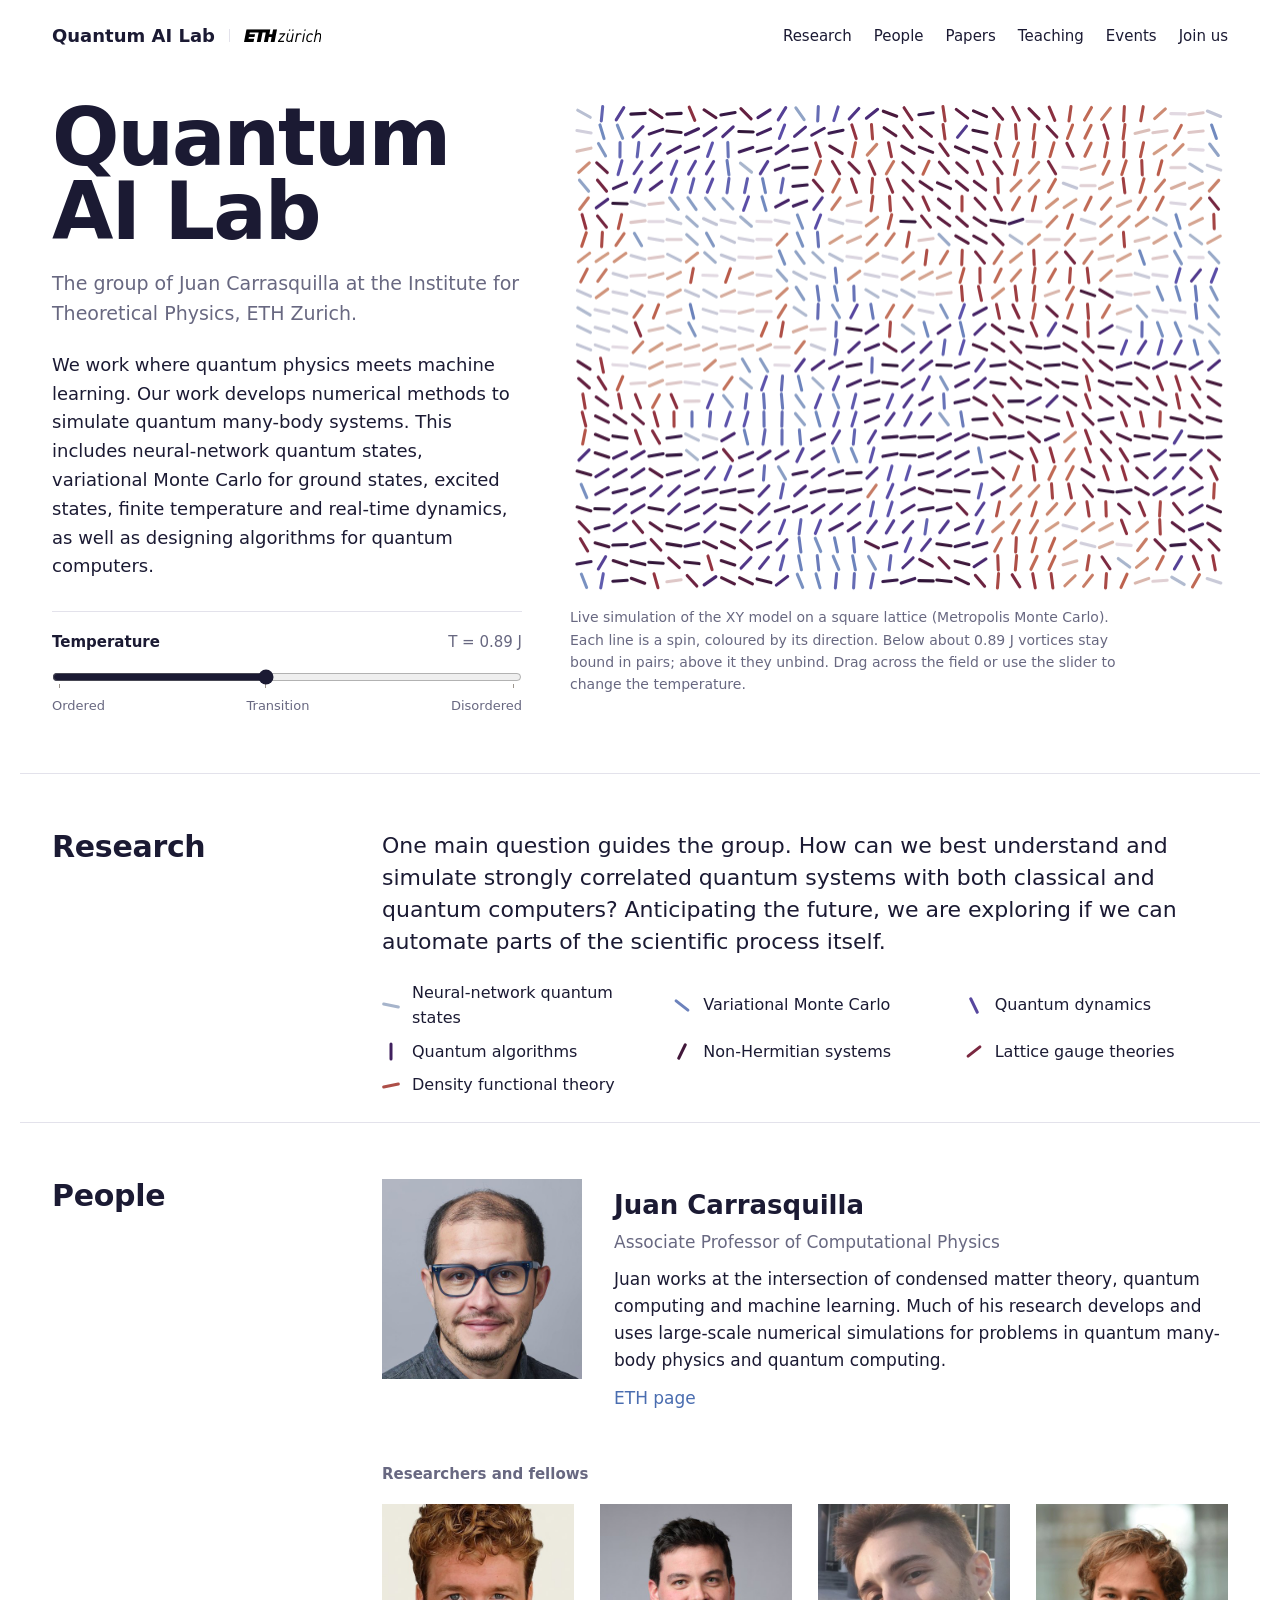
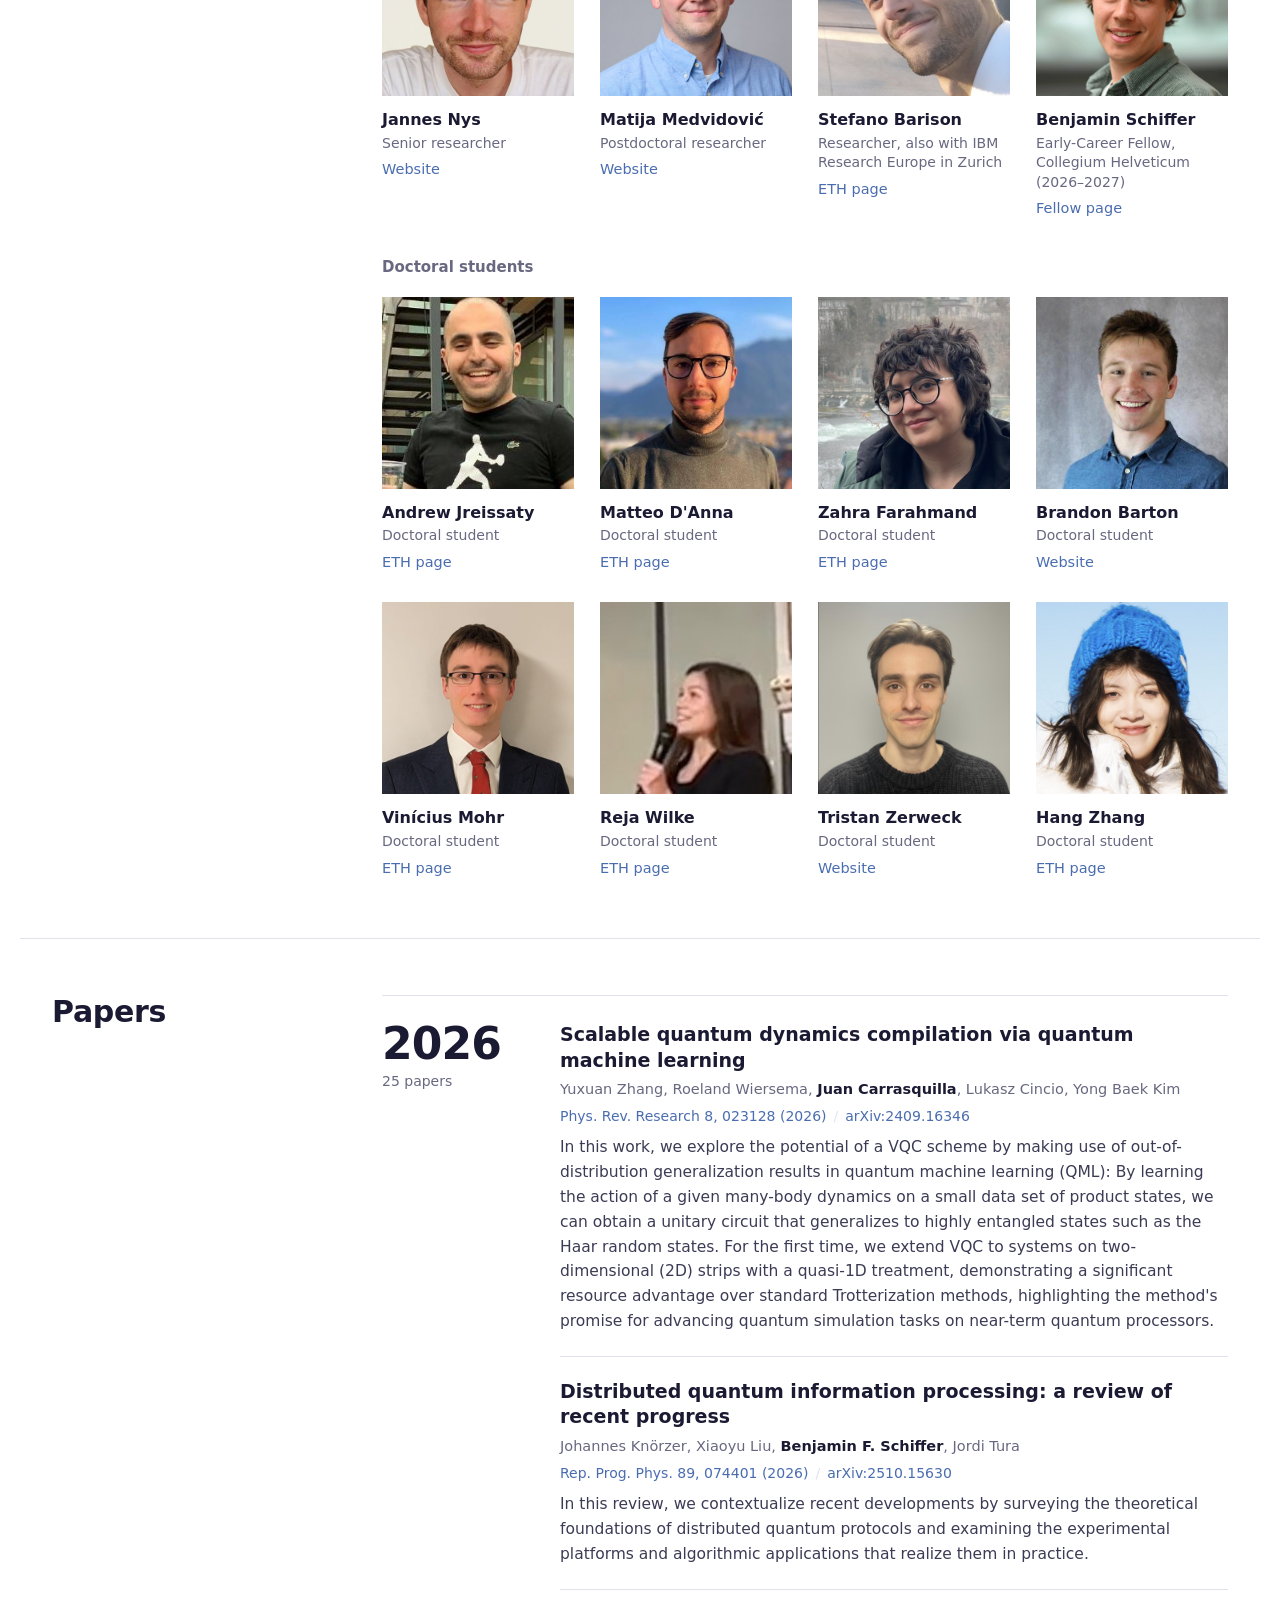
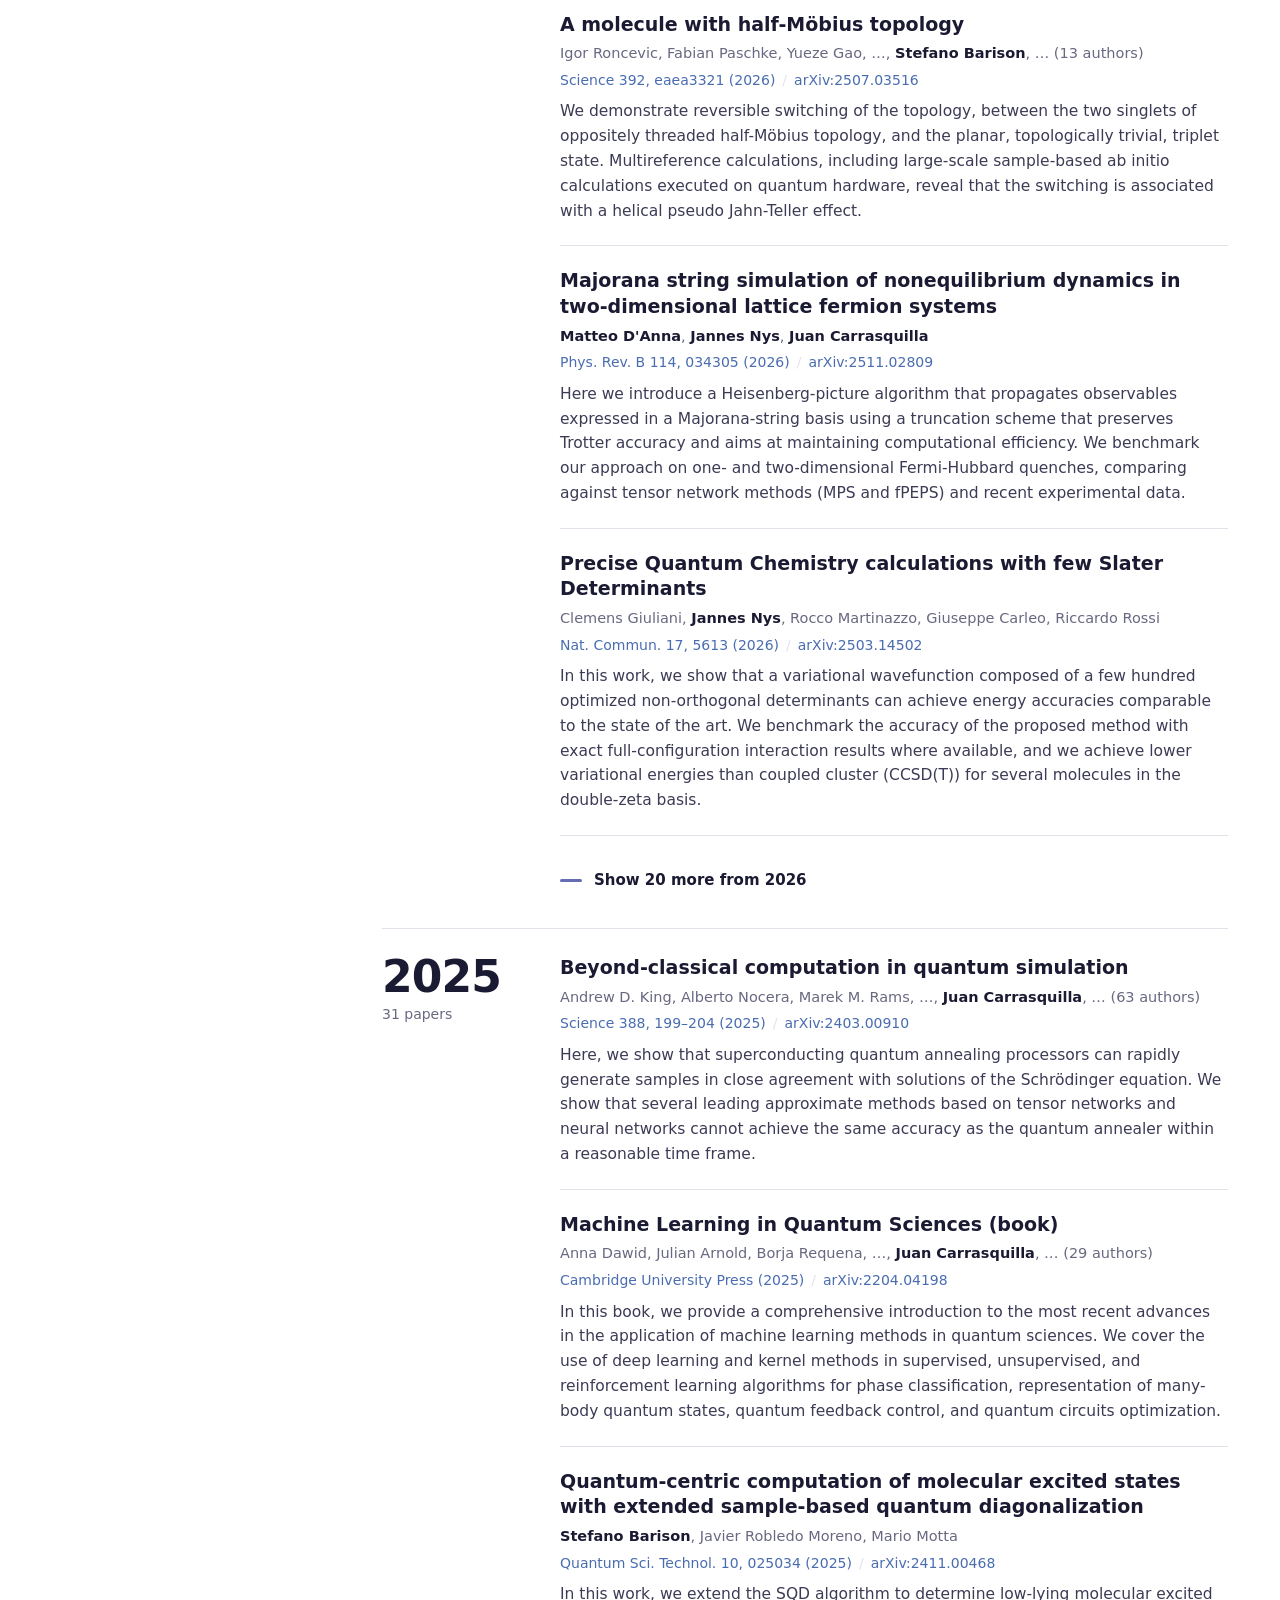
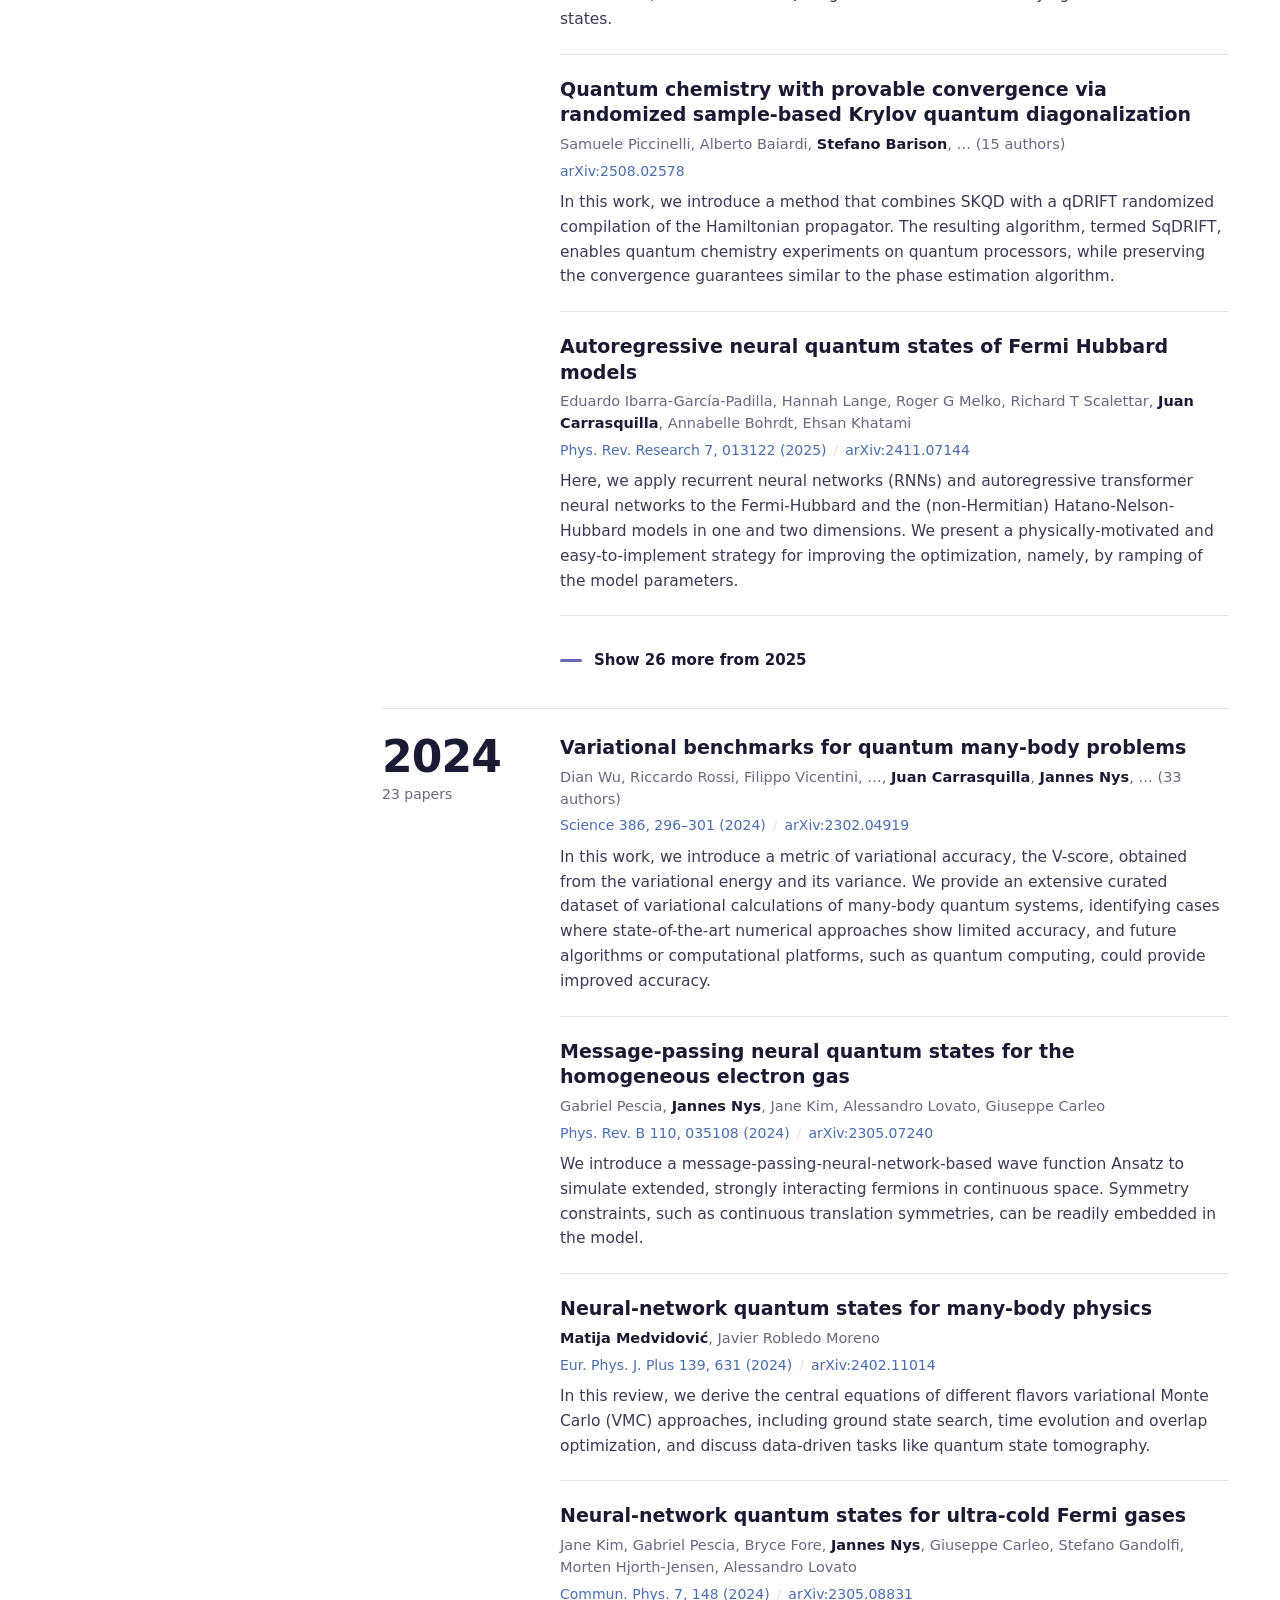
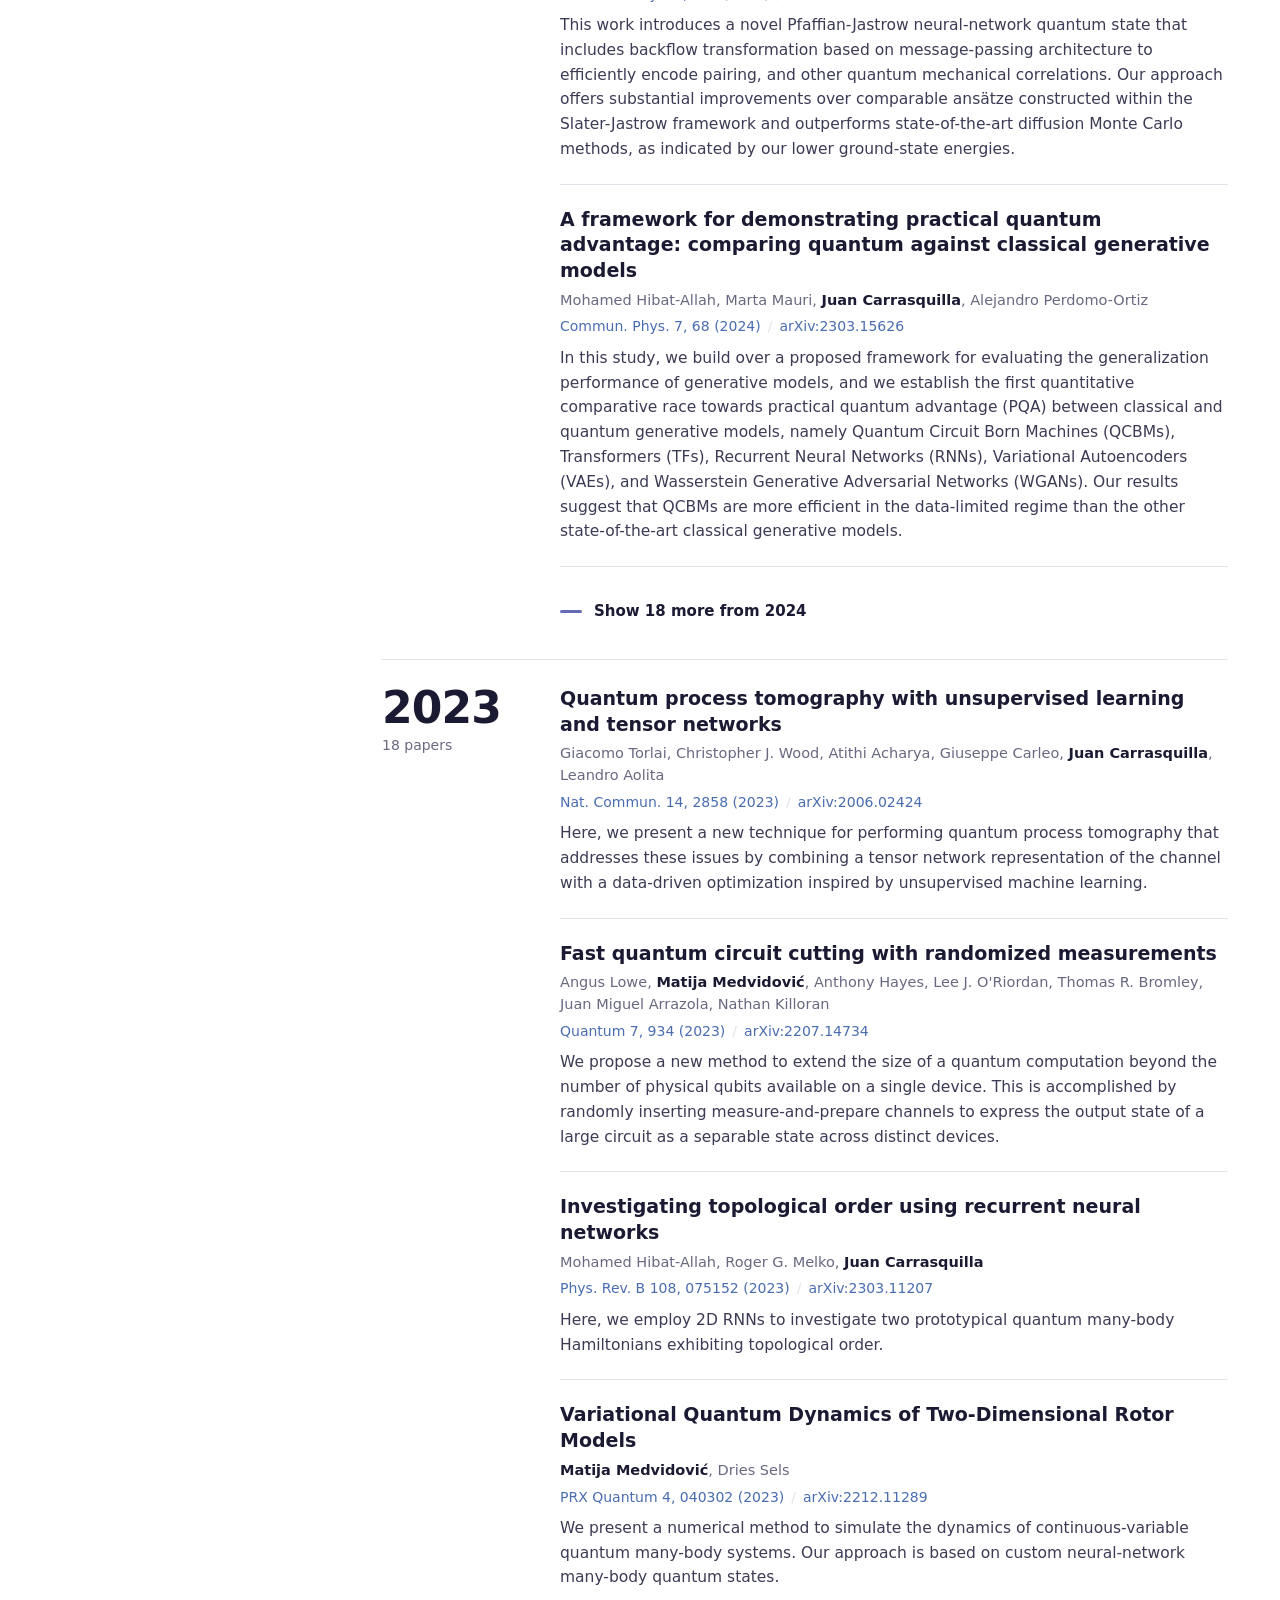
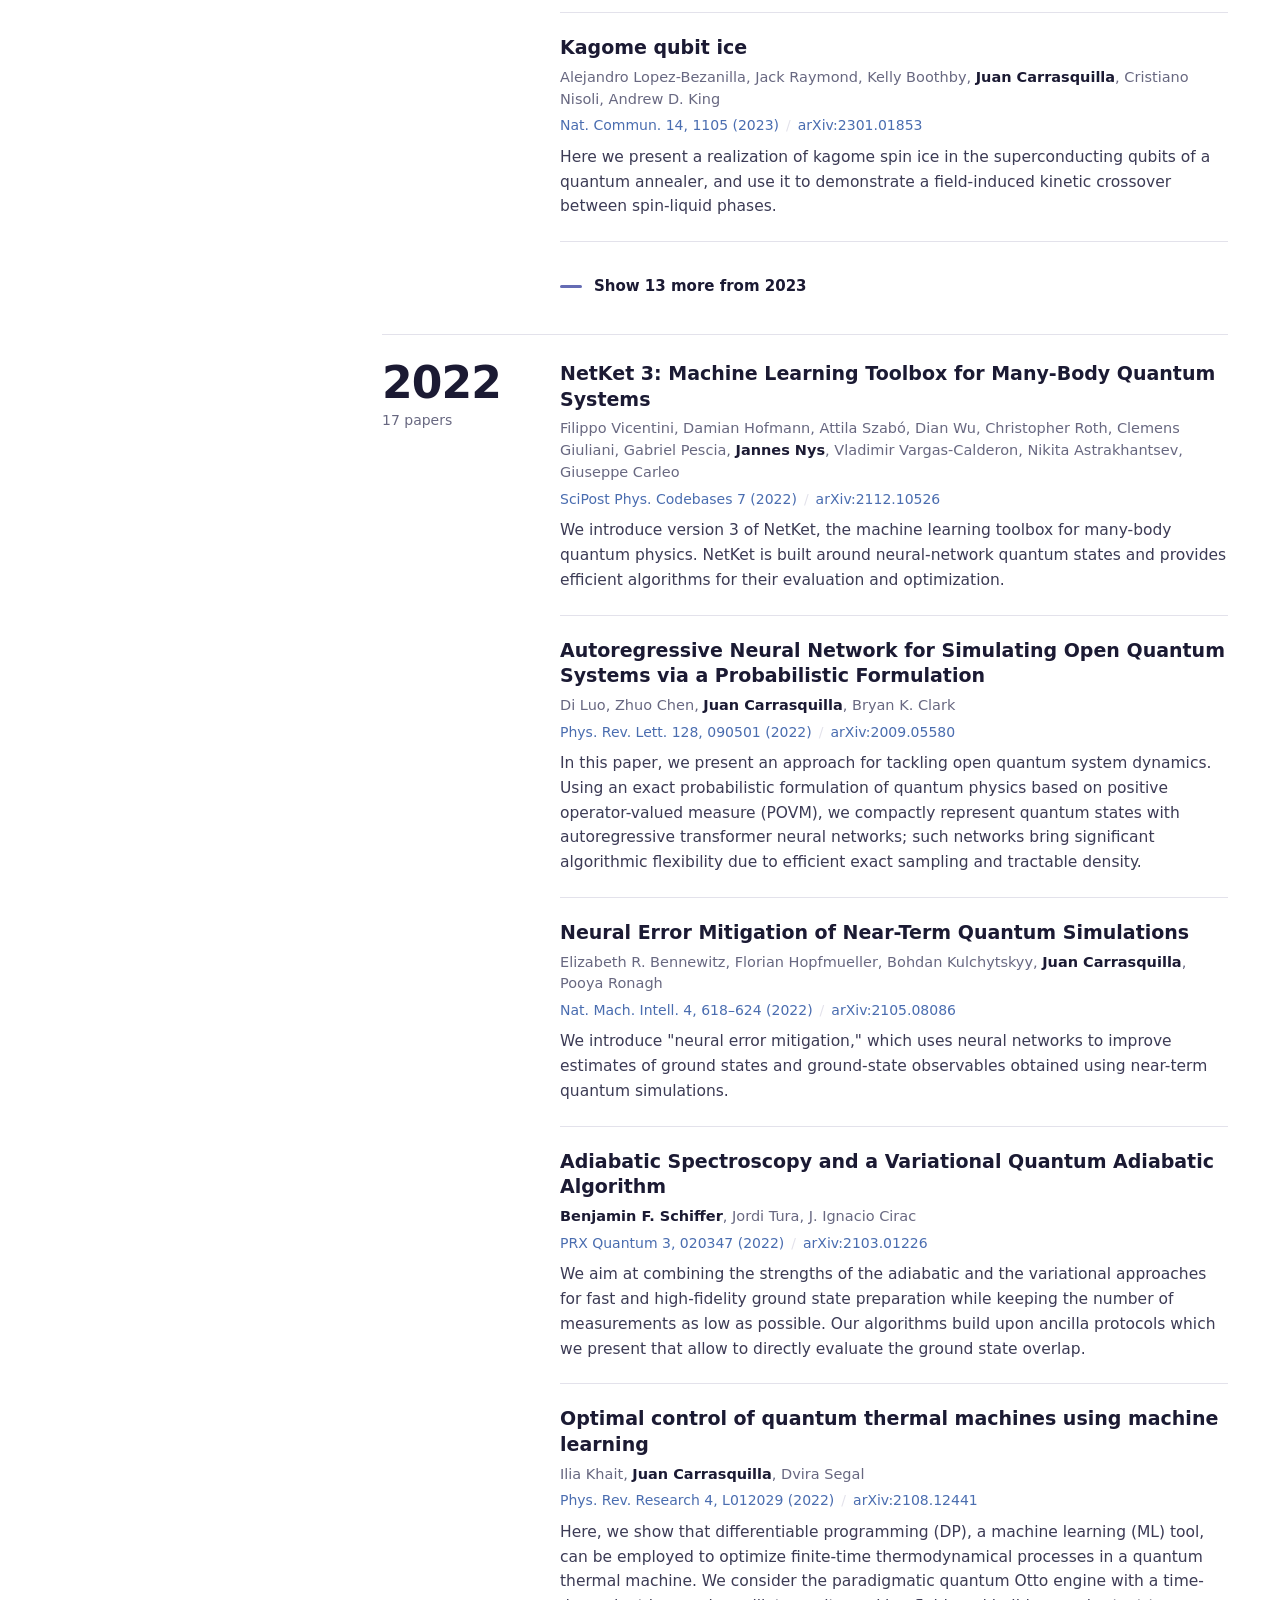
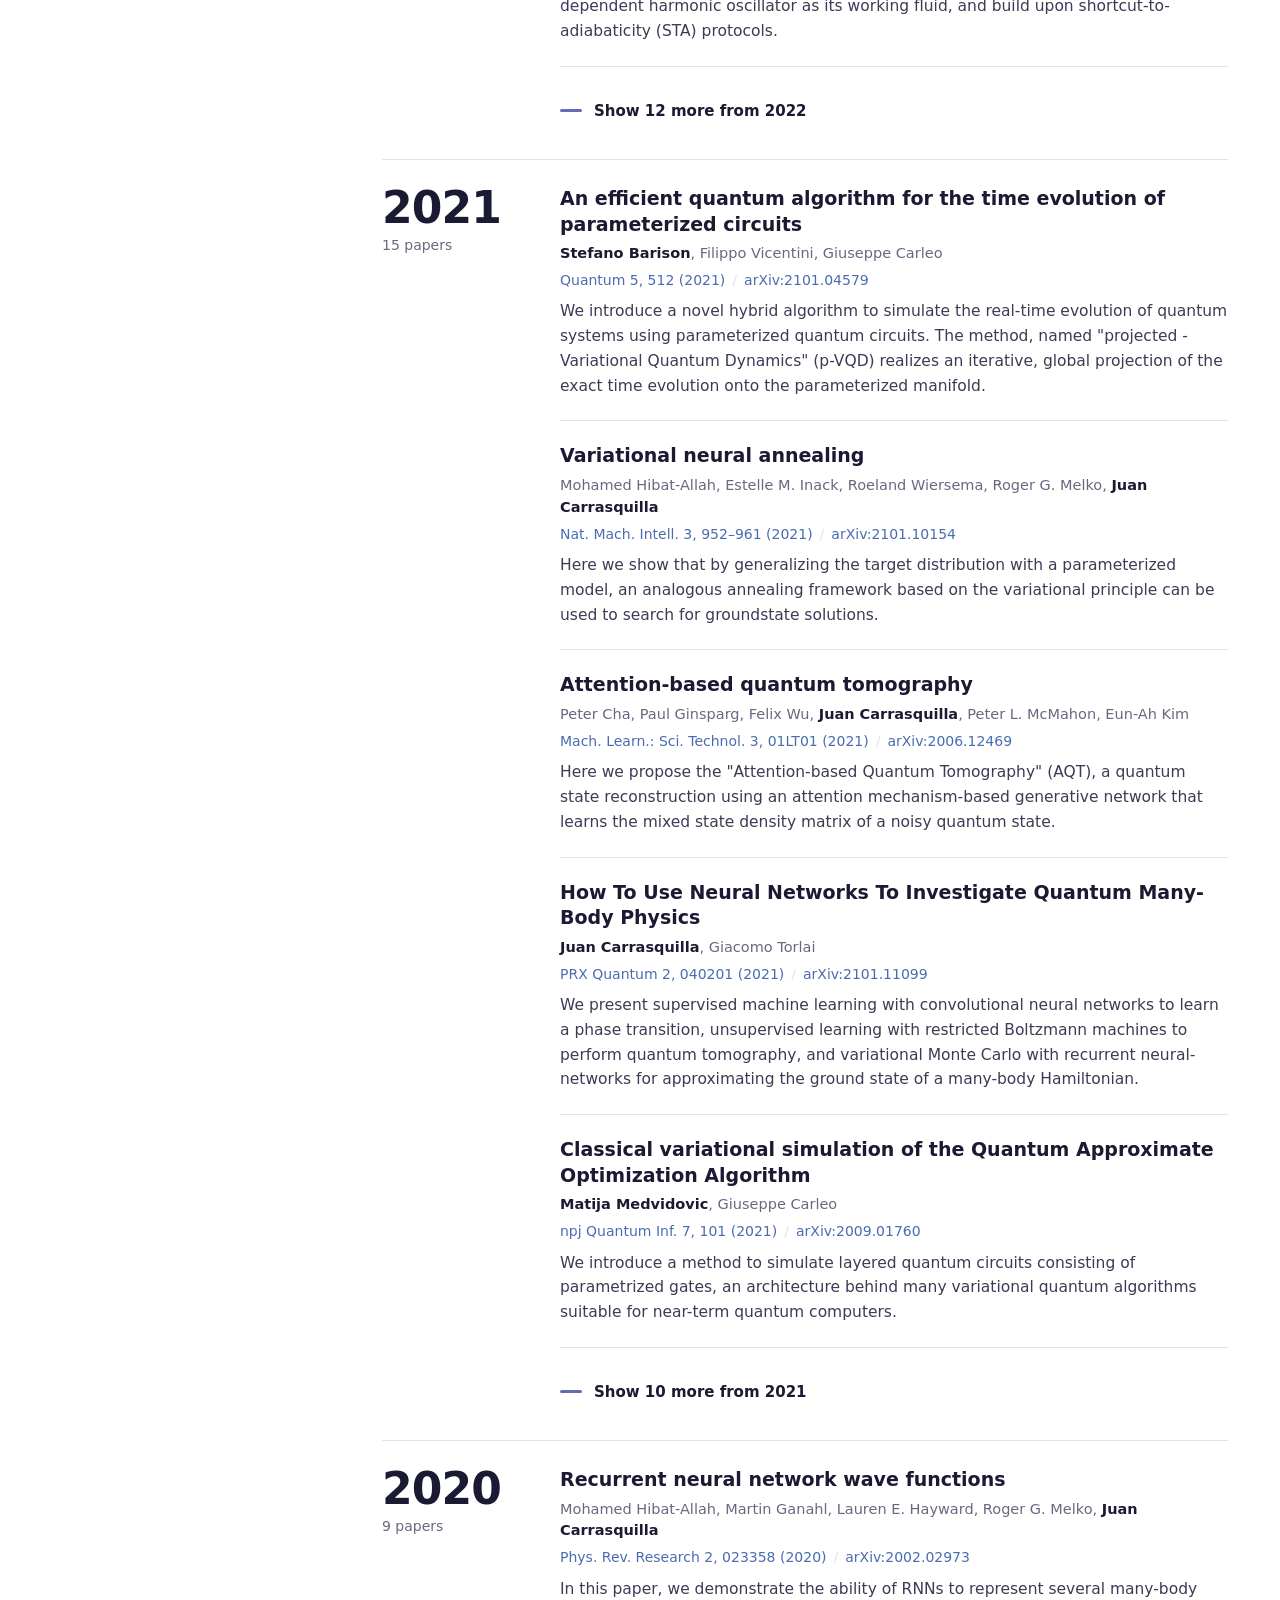
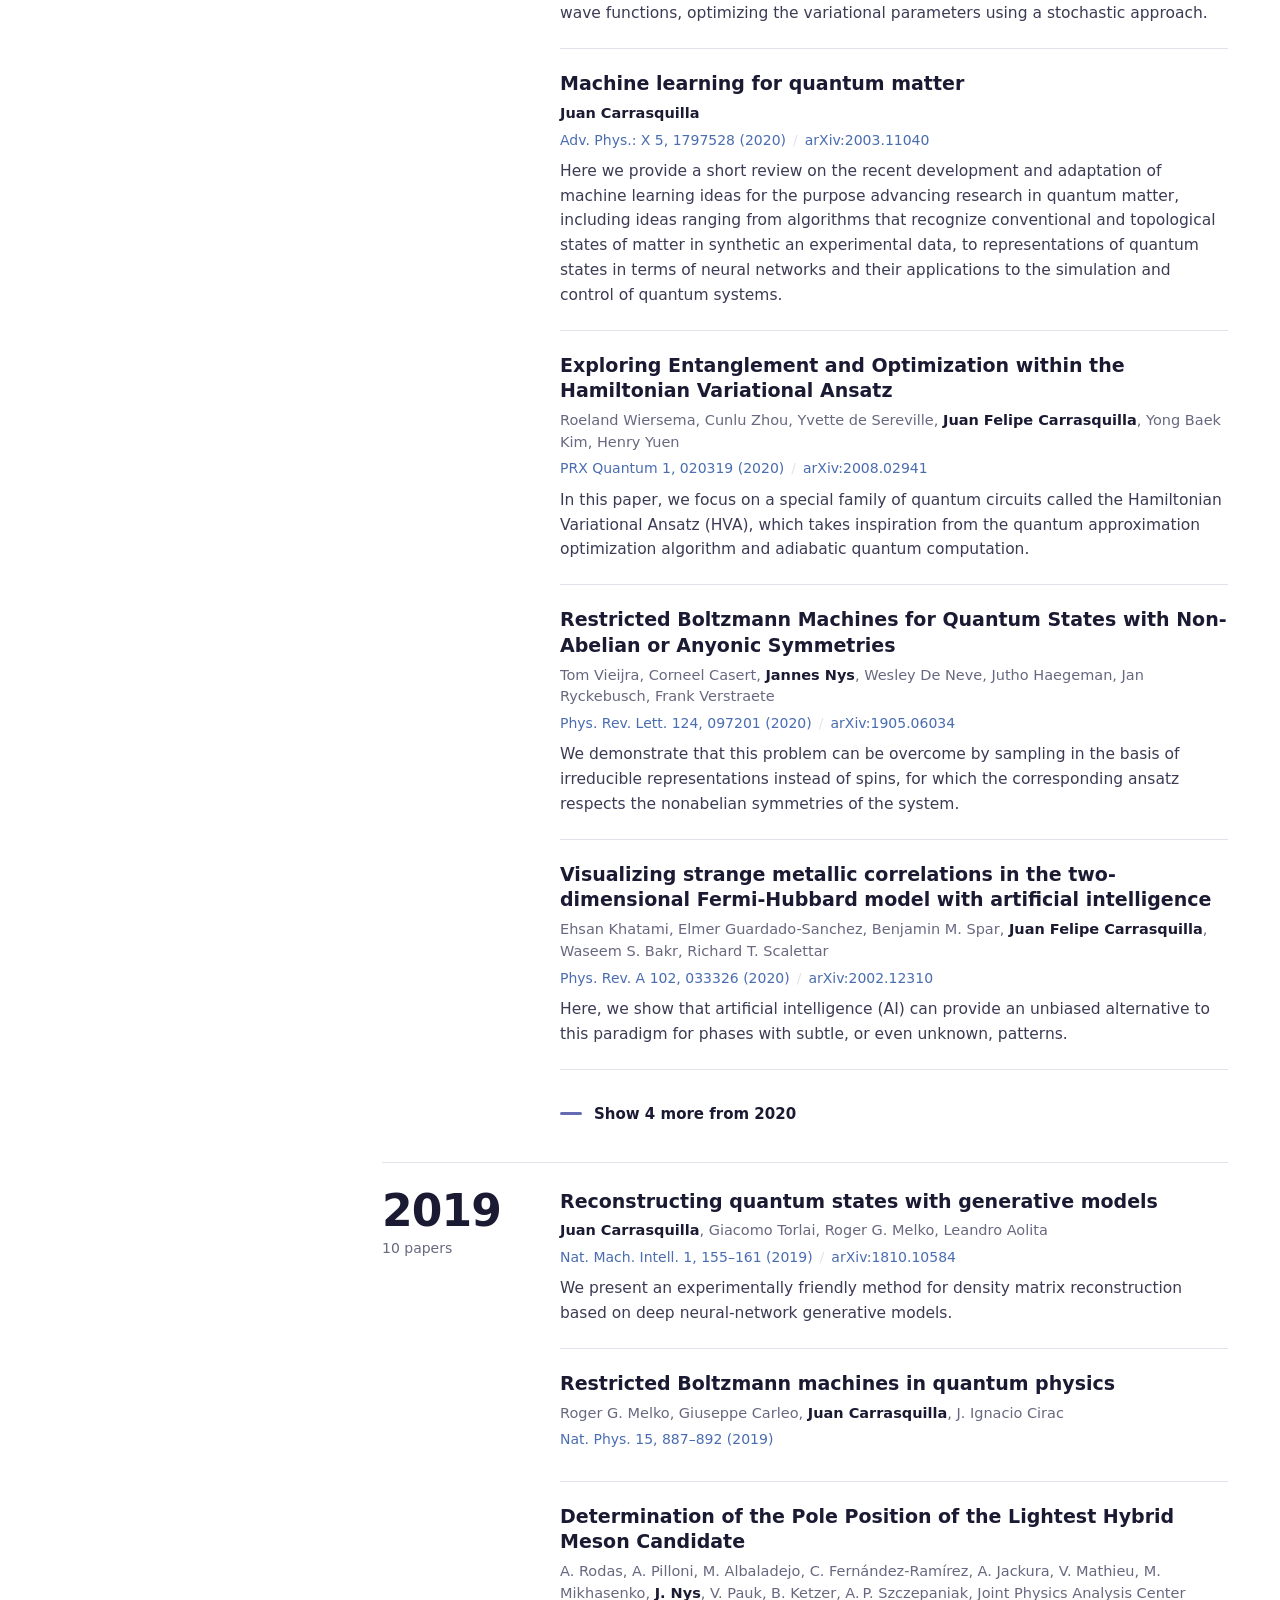
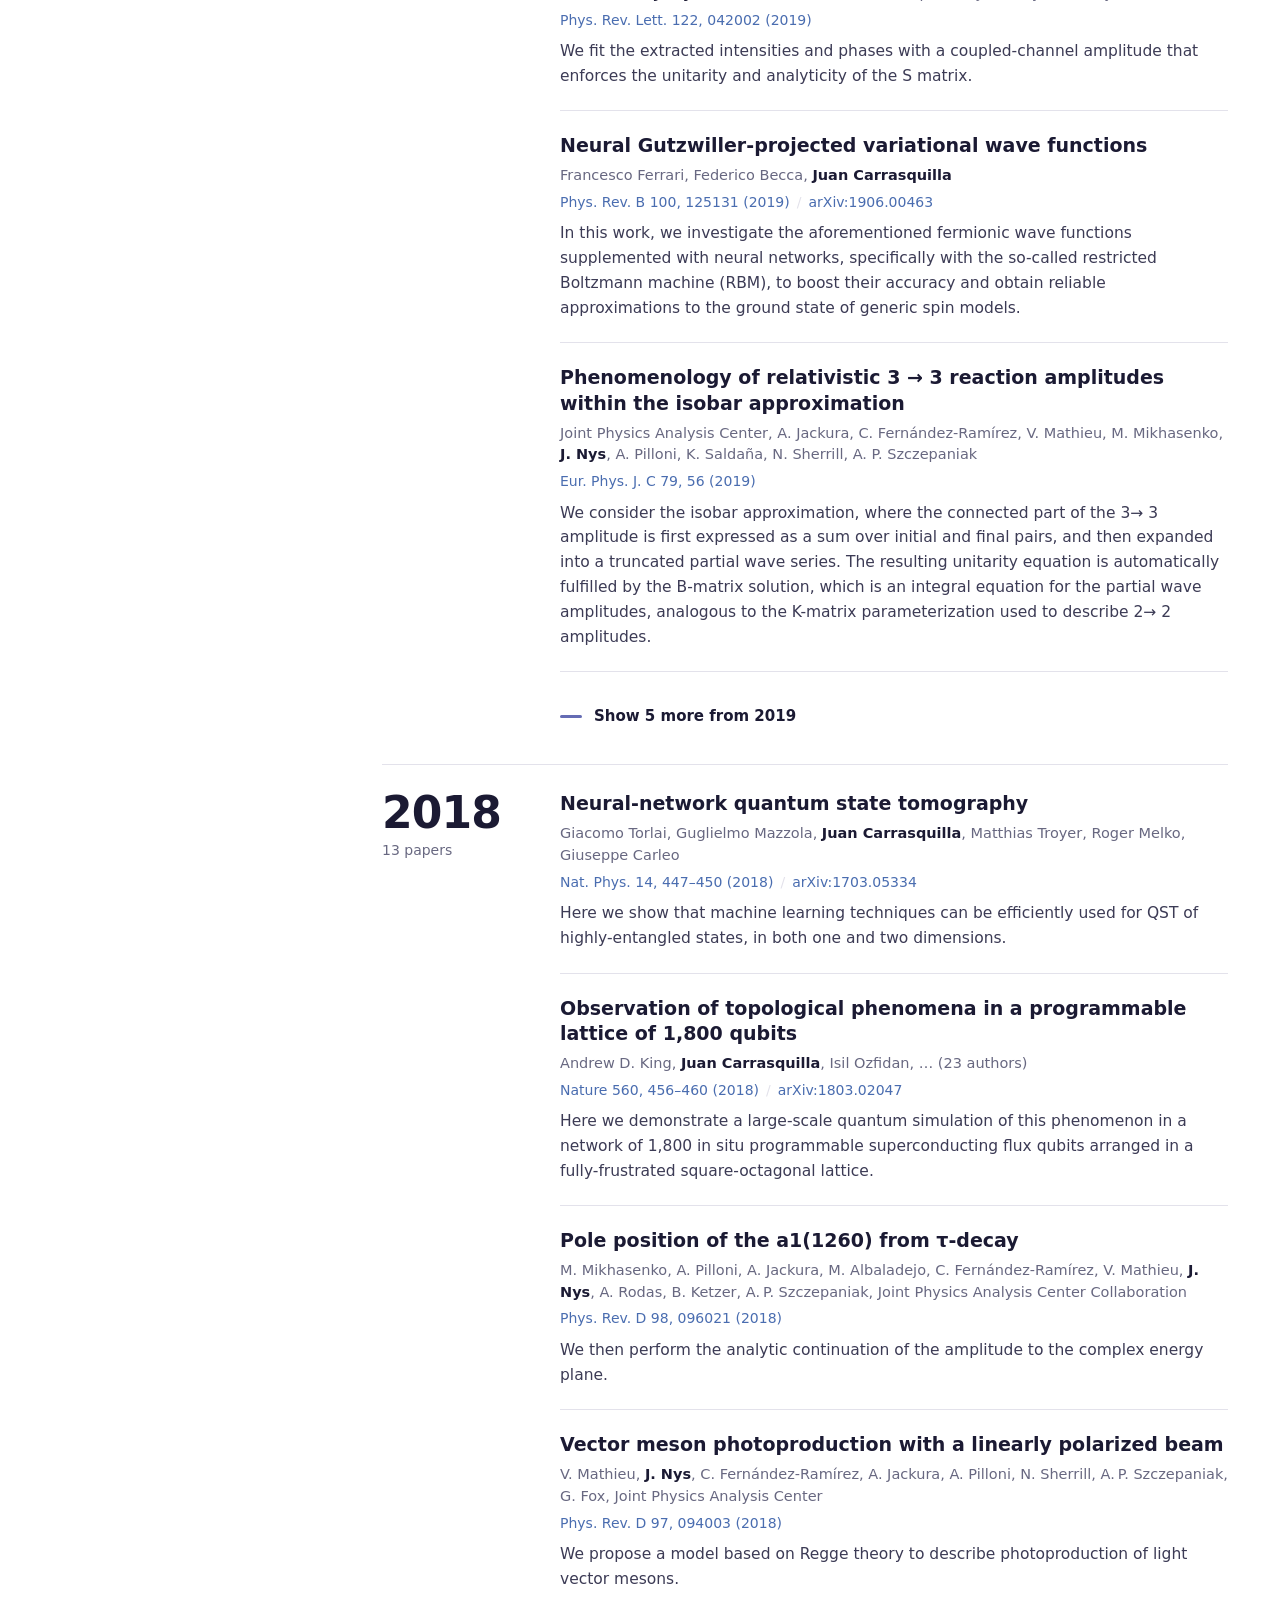
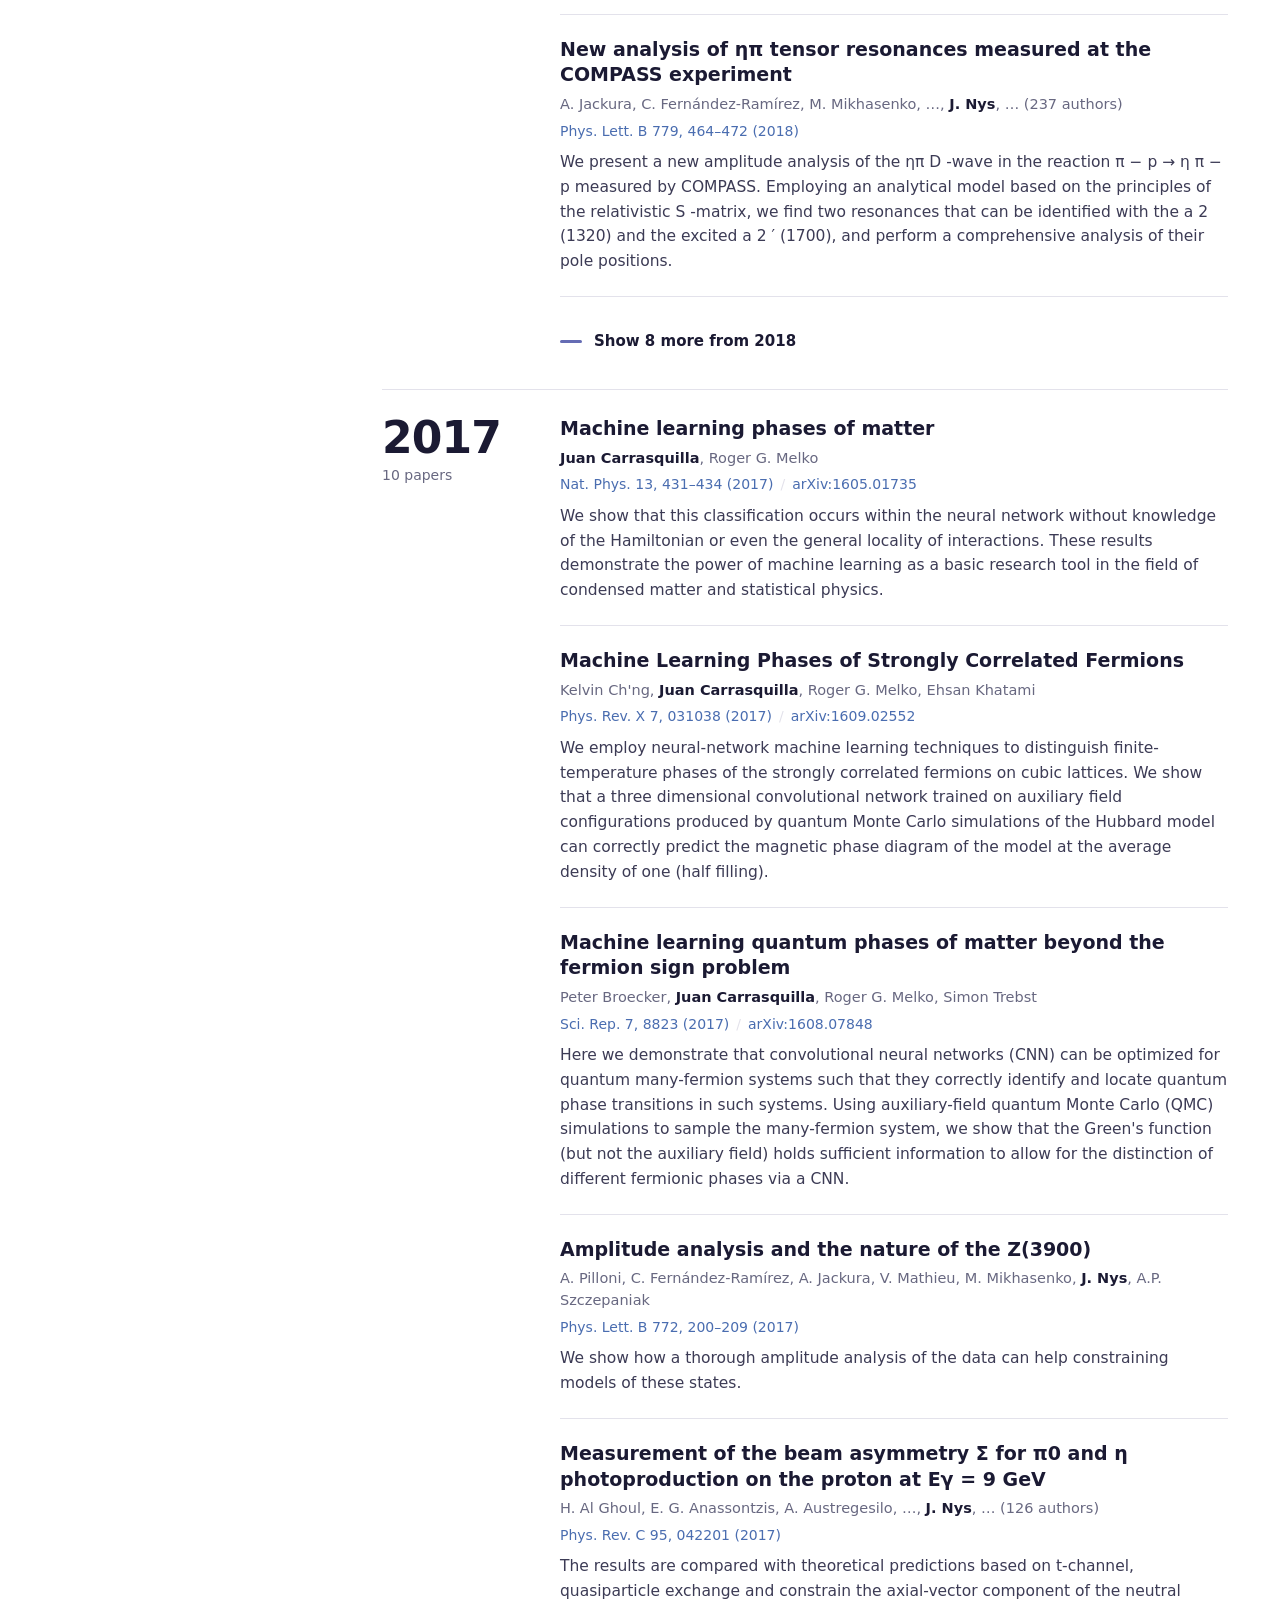
==== group-draft/index.html @ 68cf6fae "Group page preview: events organised by the group, Low Energy Discussions, photos for Zahra and Hang" ====
<!DOCTYPE html>
<html lang="en">
<head>
<meta charset="utf-8">
<meta name="viewport" content="width=device-width, initial-scale=1">
<meta name="robots" content="noindex, nofollow">
<title>Quantum AI Lab, ETH Zurich (draft)</title>
<link rel="stylesheet" href="style.css">
</head>
<body>
<header class="bar">
  <div class="brandrow">
    <a class="brand" href="#top">Quantum AI Lab</a>
    <a class="eth" href="https://ethz.ch/en.html" aria-label="ETH Zurich"><svg fill="currentColor" role="img" aria-hidden="true" focusable="false" viewBox="0 0 120 20" xmlns="http://www.w3.org/2000/svg">
<path d="M43.6892 7.59685H39.3218L40.8555 0H3.90295L0 19.6252H14.7315L15.7334 14.5606H7.02833L7.52612 12.0283H16.2369L17.1209 7.59685H8.43034L8.92687 5.06457H22.7592L19.8638 19.6252H25.8707L28.7649 5.06457H33.8077L30.9135 19.6252H36.9665L38.4642 12.0283H42.8303L41.3338 19.6252H47.3577L51.2632 0H45.2229L43.6892 7.59685ZM69.4622 2.53228H71.4717L71.9695 0H69.9695L69.4622 2.53228ZM74.616 2.53228H76.6267L77.1232 0H75.1232L74.616 2.53228ZM93.4111 2.53228H95.4205L95.9196 0H93.9183L93.4111 2.53228ZM103.47 6.27247C99.9631 6.27247 97.5024 8.76677 96.7148 13.1172C96.5907 13.7981 96.5275 14.4888 96.5258 15.181C96.5258 18.1527 98.3109 20 101.189 20C102.013 20.0022 102.829 19.8372 103.588 19.515C104.347 19.1928 105.033 18.7199 105.606 18.1248L105.623 18.1058L104.509 16.7333L104.489 16.7093L104.467 16.7321C104.087 17.2105 103.604 17.597 103.055 17.8628C102.506 18.1287 101.905 18.2671 101.295 18.2679C99.9234 18.2679 98.4571 17.4411 98.4571 15.1266C98.4621 14.4552 98.5331 13.786 98.6688 13.1286C98.8751 11.7182 99.4666 10.3928 100.378 9.29981C100.745 8.89298 101.193 8.56784 101.694 8.34522C102.194 8.1226 102.734 8.00742 103.281 8.00708C103.806 7.9833 104.326 8.10937 104.782 8.37067C105.238 8.63197 105.611 9.0178 105.858 9.4834L105.874 9.50999L107.293 8.29956L107.313 8.28183L107.298 8.26031C106.89 7.62018 106.321 7.09939 105.649 6.75041C104.977 6.40142 104.225 6.23657 103.47 6.27247ZM116.295 5.98822C115.59 5.9532 114.886 6.07022 114.23 6.33141C113.573 6.59261 112.98 6.99193 112.49 7.50252L113.998 0H112.054L108.15 19.6252H110.093L111.714 11.3807C112.408 7.90642 115.092 7.73043 115.621 7.73043C115.937 7.69809 116.256 7.73604 116.555 7.84158C116.855 7.94713 117.128 8.11768 117.354 8.3411C117.581 8.56453 117.755 8.83536 117.866 9.13432C117.977 9.43329 118.02 9.75306 117.994 10.0709C117.984 10.4893 117.939 10.9062 117.858 11.3168L116.209 19.6252H118.15L119.855 11.1364C119.943 10.6954 119.989 10.2471 119.991 9.79741C120.026 9.29629 119.955 8.79341 119.783 8.32176C119.611 7.85011 119.342 7.42034 118.993 7.06064C118.644 6.70095 118.223 6.41946 117.758 6.23464C117.293 6.04981 116.795 5.96584 116.295 5.98822ZM90.0967 19.5929L90.0904 19.6258H92.0066L94.6215 6.33134H92.7375L90.0967 19.5929ZM54.9538 8.19447L54.9481 8.23056H61.4522L52.8769 18.021L52.8731 18.0261L52.5511 19.6258H61.7868L62.1503 17.7266H55.2462L63.8466 7.93618L63.8504 7.92985L64.1736 6.33134H55.3129L54.9538 8.19447ZM86.9064 6.16928C86.2145 6.15103 85.5279 6.29363 84.8999 6.58596C84.272 6.87828 83.7198 7.31243 83.2864 7.85451L83.5838 6.3611L83.5888 6.33134H81.6985L79.0854 19.5929L79.0803 19.6258H80.999L82.597 11.4909C83.006 9.4049 84.5932 7.88996 86.3739 7.88996C86.7328 7.88131 87.0882 7.96143 87.4089 8.12327C87.7297 8.28511 88.0059 8.52371 88.2133 8.81805L88.2322 8.8421L89.7879 7.43415L89.7728 7.41516C89.4206 7.00234 88.9794 6.67558 88.4828 6.4597C87.9861 6.24383 87.447 6.1445 86.9064 6.16928ZM75.3318 6.33134H77.275L77.27 6.363L74.6588 19.6258H72.7678L72.7741 19.5929L73.0243 18.2128C72.5408 18.7377 71.9491 19.1504 71.2906 19.422C70.6321 19.6935 69.9226 19.8176 69.2114 19.7854C68.7188 19.8075 68.227 19.7247 67.7685 19.5423C67.31 19.3599 66.8951 19.0821 66.5511 18.727C66.2071 18.372 65.9418 17.9479 65.7726 17.4825C65.6033 17.0171 65.5341 16.521 65.5694 16.0268C65.5748 15.6225 65.6206 15.2198 65.7061 14.8246L65.7282 14.7043L67.3803 6.33134H69.2978L67.6677 14.5283C67.5904 14.9334 67.5468 15.3442 67.5372 15.7565C67.5127 16.0718 67.5576 16.3887 67.6687 16.6847C67.7798 16.9806 67.9545 17.2483 68.1802 17.4688C68.406 17.6892 68.6773 17.857 68.9749 17.9602C69.2724 18.0635 69.589 18.0995 69.902 18.0659C70.4219 18.0659 73.0457 17.8912 73.7306 14.4619L75.3318 6.33134Z"/>
</svg></a>
  </div>
  <nav aria-label="Sections"><a href="#research">Research</a><a href="#people">People</a><a href="#papers">Papers</a><a href="#teaching">Teaching</a><a href="#events">Events</a><a href="#join">Join us</a></nav>
</header>

<main id="top">
  <section class="hero">
    <div class="intro">
      <h1>Quantum AI Lab</h1>
      <p class="sub">The group of Juan Carrasquilla at the Institute for Theoretical Physics, ETH Zurich.</p>
      <p class="lede">We work where quantum physics meets machine learning. Our work develops numerical methods to simulate quantum many-body systems. This includes neural-network quantum states, variational Monte Carlo for ground states, excited states, finite temperature and real-time dynamics, as well as designing algorithms for quantum computers.</p>
      <div class="control">
        <label for="temp">Temperature <output id="tval" for="temp">T = 0.89 J</output></label>
        <input id="temp" type="range" min="0.30" max="1.60" step="0.01" value="0.89" list="marks">
        <datalist id="marks"><option value="0.30"><option value="0.89"><option value="1.60"></datalist>
        <div class="marks" aria-hidden="true"><span>Ordered</span><span>Transition</span><span>Disordered</span></div>
      </div>
    </div>
    <figure class="field">
      <canvas id="field" role="img" aria-label="Live Monte Carlo simulation of the XY model. Each line is a spin; its colour shows its direction."></canvas>
      <figcaption>Live simulation of the XY model on a square lattice (Metropolis Monte Carlo). Each line is a spin, coloured by its direction. Below about 0.89 J vortices stay bound in pairs; above it they unbind. Drag across the field or use the slider to change the temperature.</figcaption>
    </figure>
  </section>

  <section id="research" class="block">
    <h2>Research</h2>
    <div class="content">
      <p class="big">One main question guides the group. How can we best understand and simulate strongly correlated quantum systems with both classical and quantum computers? Anticipating the future, we are exploring if we can automate parts of the scientific process itself.</p>
      <ul class="topics"><li style="--a:12deg;--c:rgb(166,180,203)">Neural-network quantum states</li><li style="--a:38deg;--c:rgb(108,130,188)">Variational Monte Carlo</li><li style="--a:64deg;--c:rgb(87,71,158)">Quantum dynamics</li><li style="--a:90deg;--c:rgb(64,32,94)">Quantum algorithms</li><li style="--a:116deg;--c:rgb(66,24,58)">Non-Hermitian systems</li><li style="--a:142deg;--c:rgb(122,40,64)">Lattice gauge theories</li><li style="--a:168deg;--c:rgb(173,78,71)">Density functional theory</li></ul>
    </div>
  </section>

  <section id="people" class="block">
    <h2>People</h2>
    <div class="content">
      <div class="leader">
        <a href="https://www.phys.ethz.ch/the-department/people/person-detail.jcarrasquill.html" class="lface"><img src="img/carrasquilla.jpg" alt="Photo of Juan Carrasquilla" width="480" height="480"></a>
        <div>
          <h3 class="lname">Juan Carrasquilla</h3>
          <p class="lrole">Associate Professor of Computational Physics</p>
          <p>Juan works at the intersection of condensed matter theory, quantum computing and machine learning. Much of his research develops and uses large-scale numerical simulations for problems in quantum many-body physics and quantum computing.</p>
          <p><a href="https://www.phys.ethz.ch/the-department/people/person-detail.jcarrasquill.html">ETH page</a></p>
        </div>
      </div>
      <div class="pgroup">
        <h3>Researchers and fellows</h3>
        <ul class="lattice">
        <li class="site" style="--ring:rgb(141,160,197)">
          <a href="https://jannesnys.com/" class="face"><img src="img/nys.jpg" alt="" width="480" height="480" loading="lazy"></a>
          <h4><a href="https://jannesnys.com/">Jannes Nys</a></h4>
          <p>Senior researcher</p>
          <p class="lk"><a href="https://jannesnys.com/">Website</a></p>
        </li>
        <li class="site" style="--ring:rgb(108,131,188)">
          <a href="https://matematija.github.io/" class="face"><img src="img/medvidovic.jpg" alt="" width="480" height="480" loading="lazy"></a>
          <h4><a href="https://matematija.github.io/">Matija Medvidović</a></h4>
          <p>Postdoctoral researcher</p>
          <p class="lk"><a href="https://matematija.github.io/">Website</a></p>
        </li>
        <li class="site" style="--ring:rgb(96,94,175)">
          <a href="https://itp.phys.ethz.ch/people/person-detail.MzcwNTMx.TGlzdC84NDYsLTE5MDQ4MDM5ODI=.html" class="face"><img src="img/barison.jpg" alt="" width="480" height="480" loading="lazy"></a>
          <h4><a href="https://itp.phys.ethz.ch/people/person-detail.MzcwNTMx.TGlzdC84NDYsLTE5MDQ4MDM5ODI=.html">Stefano Barison</a></h4>
          <p>Researcher, also with IBM Research Europe in Zurich</p>
          <p class="lk"><a href="https://itp.phys.ethz.ch/people/person-detail.MzcwNTMx.TGlzdC84NDYsLTE5MDQ4MDM5ODI=.html">ETH page</a></p>
        </li>
        <li class="site" style="--ring:rgb(84,63,147)">
          <a href="https://collegium.ethz.ch/fellows/fellow-year-2026-2027/benjamin-schiffer" class="face"><img src="img/schiffer.jpg" alt="" width="480" height="480" loading="lazy"></a>
          <h4><a href="https://collegium.ethz.ch/fellows/fellow-year-2026-2027/benjamin-schiffer">Benjamin Schiffer</a></h4>
          <p>Early-Career Fellow, Collegium Helveticum (2026–2027)</p>
          <p class="lk"><a href="https://collegium.ethz.ch/fellows/fellow-year-2026-2027/benjamin-schiffer">Fellow page</a></p>
        </li>
        </ul>
      </div>
      <div class="pgroup">
        <h3>Doctoral students</h3>
        <ul class="lattice">
        <li class="site" style="--ring:rgb(71,36,109)">
          <a href="https://itp.phys.ethz.ch/people/person-detail.MzM5NDU2.TGlzdC84NDYsLTE5MDQ4MDM5ODI=.html" class="face"><img src="img/jreissaty.jpg" alt="" width="480" height="480" loading="lazy"></a>
          <h4><a href="https://itp.phys.ethz.ch/people/person-detail.MzM5NDU2.TGlzdC84NDYsLTE5MDQ4MDM5ODI=.html">Andrew Jreissaty</a></h4>
          <p>Doctoral student</p>
          <p class="lk"><a href="https://itp.phys.ethz.ch/people/person-detail.MzM5NDU2.TGlzdC84NDYsLTE5MDQ4MDM5ODI=.html">ETH page</a></p>
        </li>
        <li class="site" style="--ring:rgb(55,25,72)">
          <a href="https://itp.phys.ethz.ch/people/person-detail.MjI4MTQ0.TGlzdC84NDYsLTE5MDQ4MDM5ODI=.html" class="face"><img src="img/danna.jpg" alt="" width="480" height="480" loading="lazy"></a>
          <h4><a href="https://itp.phys.ethz.ch/people/person-detail.MjI4MTQ0.TGlzdC84NDYsLTE5MDQ4MDM5ODI=.html">Matteo D'Anna</a></h4>
          <p>Doctoral student</p>
          <p class="lk"><a href="https://itp.phys.ethz.ch/people/person-detail.MjI4MTQ0.TGlzdC84NDYsLTE5MDQ4MDM5ODI=.html">ETH page</a></p>
        </li>
        <li class="site" style="--ring:rgb(62,23,57)">
          <a href="https://itp.phys.ethz.ch/people/person-detail.MzU3MTg2.TGlzdC84NDYsLTE5MDQ4MDM5ODI=.html" class="face"><img src="img/farahmand.jpg" alt="" width="480" height="480" loading="lazy"></a>
          <h4><a href="https://itp.phys.ethz.ch/people/person-detail.MzU3MTg2.TGlzdC84NDYsLTE5MDQ4MDM5ODI=.html">Zahra Farahmand</a></h4>
          <p>Doctoral student</p>
          <p class="lk"><a href="https://itp.phys.ethz.ch/people/person-detail.MzU3MTg2.TGlzdC84NDYsLTE5MDQ4MDM5ODI=.html">ETH page</a></p>
        </li>
        <li class="site" style="--ring:rgb(93,29,64)">
          <a href="https://bartonbrandon.github.io/" class="face"><img src="img/barton.jpg" alt="" width="480" height="480" loading="lazy"></a>
          <h4><a href="https://bartonbrandon.github.io/">Brandon Barton</a></h4>
          <p>Doctoral student</p>
          <p class="lk"><a href="https://bartonbrandon.github.io/">Website</a></p>
        </li>
        <li class="site" style="--ring:rgb(128,43,64)">
          <a href="https://itp.phys.ethz.ch/people/person-detail.MzEyMzIy.TGlzdC84NDYsLTE5MDQ4MDM5ODI=.html" class="face"><img src="img/mohr.jpg" alt="" width="480" height="480" loading="lazy"></a>
          <h4><a href="https://itp.phys.ethz.ch/people/person-detail.MzEyMzIy.TGlzdC84NDYsLTE5MDQ4MDM5ODI=.html">Vinícius Mohr</a></h4>
          <p>Doctoral student</p>
          <p class="lk"><a href="https://itp.phys.ethz.ch/people/person-detail.MzEyMzIy.TGlzdC84NDYsLTE5MDQ4MDM5ODI=.html">ETH page</a></p>
        </li>
        <li class="site" style="--ring:rgb(160,63,67)">
          <a href="https://itp.phys.ethz.ch/people/person-detail.MzYxMTk4.TGlzdC84NDYsLTE5MDQ4MDM5ODI=.html" class="face"><img src="img/wilke.jpg" alt="" width="480" height="480" loading="lazy"></a>
          <h4><a href="https://itp.phys.ethz.ch/people/person-detail.MzYxMTk4.TGlzdC84NDYsLTE5MDQ4MDM5ODI=.html">Reja Wilke</a></h4>
          <p>Doctoral student</p>
          <p class="lk"><a href="https://itp.phys.ethz.ch/people/person-detail.MzYxMTk4.TGlzdC84NDYsLTE5MDQ4MDM5ODI=.html">ETH page</a></p>
        </li>
        <li class="site" style="--ring:rgb(184,91,74)">
          <a href="https://tzerweck.github.io/" class="face"><img src="img/zerweck.jpg" alt="" width="480" height="480" loading="lazy"></a>
          <h4><a href="https://tzerweck.github.io/">Tristan Zerweck</a></h4>
          <p>Doctoral student</p>
          <p class="lk"><a href="https://tzerweck.github.io/">Website</a></p>
        </li>
        <li class="site" style="--ring:rgb(200,128,104)">
          <a href="https://itp.phys.ethz.ch/people/person-detail.MzMzOTk0.TGlzdC84NDYsLTE5MDQ4MDM5ODI=.html" class="face"><img src="img/zhang.jpg" alt="" width="480" height="480" loading="lazy"></a>
          <h4><a href="https://itp.phys.ethz.ch/people/person-detail.MzMzOTk0.TGlzdC84NDYsLTE5MDQ4MDM5ODI=.html">Hang Zhang</a></h4>
          <p>Doctoral student</p>
          <p class="lk"><a href="https://itp.phys.ethz.ch/people/person-detail.MzMzOTk0.TGlzdC84NDYsLTE5MDQ4MDM5ODI=.html">ETH page</a></p>
        </li>
        </ul>
      </div>
    </div>
  </section>

  <section id="papers" class="block">
    <h2>Papers</h2>
    <div class="content">

      <div class="year">
        <h3 class="yn">2026<span class="cnt">25 papers</span></h3>
        <div class="ylist">
          <article class="paper">
            <h4><a href="https://arxiv.org/abs/2409.16346">Scalable quantum dynamics compilation via quantum machine learning</a></h4>
            <p class="au">Yuxuan Zhang, Roeland Wiersema, <strong>Juan Carrasquilla</strong>, Lukasz Cincio, Yong Baek Kim</p>
            <p class="ve"><a href="https://doi.org/10.1103/wswv-nq6d">Phys. Rev. Research 8, 023128 (2026)</a><span class="sep" aria-hidden="true">/</span><a href="https://arxiv.org/abs/2409.16346">arXiv:2409.16346</a></p>
            <p class="ex">In this work, we explore the potential of a VQC scheme by making use of out-of-distribution generalization results in quantum machine learning (QML): By learning the action of a given many-body dynamics on a small data set of product states, we can obtain a unitary circuit that generalizes to highly entangled states such as the Haar random states. For the first time, we extend VQC to systems on two-dimensional (2D) strips with a quasi-1D treatment, demonstrating a significant resource advantage over standard Trotterization methods, highlighting the method's promise for advancing quantum simulation tasks on near-term quantum processors.</p>
          </article>
          <article class="paper">
            <h4><a href="https://arxiv.org/abs/2510.15630">Distributed quantum information processing: a review of recent progress</a></h4>
            <p class="au">Johannes Knörzer, Xiaoyu Liu, <strong>Benjamin F. Schiffer</strong>, Jordi Tura</p>
            <p class="ve"><a href="https://doi.org/10.1088/1361-6633/ae74e0">Rep. Prog. Phys. 89, 074401 (2026)</a><span class="sep" aria-hidden="true">/</span><a href="https://arxiv.org/abs/2510.15630">arXiv:2510.15630</a></p>
            <p class="ex">In this review, we contextualize recent developments by surveying the theoretical foundations of distributed quantum protocols and examining the experimental platforms and algorithmic applications that realize them in practice.</p>
          </article>
          <article class="paper">
            <h4><a href="https://arxiv.org/abs/2507.03516">A molecule with half-Möbius topology</a></h4>
            <p class="au">Igor Roncevic, Fabian Paschke, Yueze Gao, …, <strong>Stefano Barison</strong>, … (13 authors)</p>
            <p class="ve"><a href="https://doi.org/10.1126/science.aea3321">Science 392, eaea3321 (2026)</a><span class="sep" aria-hidden="true">/</span><a href="https://arxiv.org/abs/2507.03516">arXiv:2507.03516</a></p>
            <p class="ex">We demonstrate reversible switching of the topology, between the two singlets of oppositely threaded half-Möbius topology, and the planar, topologically trivial, triplet state. Multireference calculations, including large-scale sample-based ab initio calculations executed on quantum hardware, reveal that the switching is associated with a helical pseudo Jahn-Teller effect.</p>
          </article>
          <article class="paper">
            <h4><a href="https://arxiv.org/abs/2511.02809">Majorana string simulation of nonequilibrium dynamics in two-dimensional lattice fermion systems</a></h4>
            <p class="au"><strong>Matteo D'Anna</strong>, <strong>Jannes Nys</strong>, <strong>Juan Carrasquilla</strong></p>
            <p class="ve"><a href="https://doi.org/10.1103/f6mn-jc3r">Phys. Rev. B 114, 034305 (2026)</a><span class="sep" aria-hidden="true">/</span><a href="https://arxiv.org/abs/2511.02809">arXiv:2511.02809</a></p>
            <p class="ex">Here we introduce a Heisenberg-picture algorithm that propagates observables expressed in a Majorana-string basis using a truncation scheme that preserves Trotter accuracy and aims at maintaining computational efficiency. We benchmark our approach on one- and two-dimensional Fermi-Hubbard quenches, comparing against tensor network methods (MPS and fPEPS) and recent experimental data.</p>
          </article>
          <article class="paper">
            <h4><a href="https://arxiv.org/abs/2503.14502">Precise Quantum Chemistry calculations with few Slater Determinants</a></h4>
            <p class="au">Clemens Giuliani, <strong>Jannes Nys</strong>, Rocco Martinazzo, Giuseppe Carleo, Riccardo Rossi</p>
            <p class="ve"><a href="https://doi.org/10.1038/s41467-026-70255-z">Nat. Commun. 17, 5613 (2026)</a><span class="sep" aria-hidden="true">/</span><a href="https://arxiv.org/abs/2503.14502">arXiv:2503.14502</a></p>
            <p class="ex">In this work, we show that a variational wavefunction composed of a few hundred optimized non-orthogonal determinants can achieve energy accuracies comparable to the state of the art. We benchmark the accuracy of the proposed method with exact full-configuration interaction results where available, and we achieve lower variational energies than coupled cluster (CCSD(T)) for several molecules in the double-zeta basis.</p>
          </article>
          <details class="more"><summary><span class="m">Show 20 more from 2026</span><span class="l">Show fewer</span></summary>
          <article class="paper">
            <h4><a href="https://arxiv.org/abs/2512.06768">Real-Time Dynamics in Two Dimensions with Tensor Network States via Time-Dependent Variational Monte Carlo Method</a></h4>
            <p class="au">Yantao Wu, <strong>Jannes Nys</strong></p>
            <p class="ve"><a href="https://doi.org/10.1103/tggc-8fjx">PRX Quantum 7, 033035 (2026)</a><span class="sep" aria-hidden="true">/</span><a href="https://arxiv.org/abs/2512.06768">arXiv:2512.06768</a></p>
            <p class="ex">In this work, we overcome this barrier for low-energy quantum dynamics by developing a stable and efficient time-dependent variational Monte Carlo (tVMC) framework for PEPS. All simulations are performed on &gt;= 10 x 10 lattices with evolution times beyond T = 10 using modest computational resources.</p>
          </article>
          <article class="paper">
            <h4><a href="https://arxiv.org/abs/2508.01072">Biorthogonal Neural Network Approach to 2D Non-Hermitian Systems</a></h4>
            <p class="au">Massimo Solinas, <strong>Brandon Barton</strong>, Yuxuan Zhang, <strong>Jannes Nys</strong>, <strong>Juan Carrasquilla</strong></p>
            <p class="ve"><a href="https://doi.org/10.1103/3kk2-3fsj">Phys. Rev. Lett. 136, 126501 (2026)</a><span class="sep" aria-hidden="true">/</span><a href="https://arxiv.org/abs/2508.01072">arXiv:2508.01072</a></p>
            <p class="ex">Due to the breakdown of the Rayleigh-Ritz variational principle in non-Hermitian settings, we develop a self-consistent symmetric optimization framework based on variance minimization with a dynamically updated energy estimate. Tested on a two-dimensional non-Hermitian transverse field Ising model endowed with a complex longitudinal field, our method achieves high accuracy across both parity-time symmetric and broken phases.</p>
          </article>
          <article class="paper">
            <h4><a href="https://arxiv.org/abs/2509.12365">Entanglement and optimization within autoregressive neural quantum states</a></h4>
            <p class="au"><strong>Andrew Jreissaty</strong>, <strong>Hang Zhang</strong>, Jairo C. Quijano, <strong>Juan Carrasquilla</strong>, Roeland Wiersema</p>
            <p class="ve"><a href="https://doi.org/10.1103/t2cg-kr7y">Phys. Rev. Research 8, 013147 (2026)</a><span class="sep" aria-hidden="true">/</span><a href="https://arxiv.org/abs/2509.12365">arXiv:2509.12365</a></p>
            <p class="ex">We perform large-scale simulations of ensembles of random autoregressive wavefunctions for chains of up to 256 spins and uncover signatures of transitions in their average entanglement scaling, entanglement spectra, and correlation functions. We show that the standard softmax normalization of the wavefunction suppresses entanglement and fluctuations, and introduce a square modulus normalization function that restores them.</p>
          </article>
          <article class="paper">
            <h4><a href="https://arxiv.org/abs/2509.12323">Accurate ground states of SU(2) lattice gauge theory in 2+1D and 3+1D</a></h4>
            <p class="au">Thomas Spriggs, Eliska Greplova, <strong>Juan Carrasquilla</strong>, <strong>Jannes Nys</strong></p>
            <p class="ve"><a href="https://doi.org/10.1103/wsk2-qcvy">Phys. Rev. Lett. 136, 101902 (2026)</a><span class="sep" aria-hidden="true">/</span><a href="https://arxiv.org/abs/2509.12323">arXiv:2509.12323</a></p>
            <p class="ex">We present a neural network wavefunction framework for solving non-Abelian lattice gauge theories in a continuous group representation. Using a combination of SU(2) equivariant neural networks alongside an SU(2) invariant, physics-inspired ansatz, we learn a parameterization of the ground state wavefunction of SU(2) lattice gauge theory in 2+1 and 3+1 dimensions.</p>
          </article>
          <article class="paper">
            <h4><a href="https://arxiv.org/abs/2510.15030">Adiabatic Transport of Neural Network Quantum States</a></h4>
            <p class="au"><strong>Matija Medvidović</strong>, Alev Orfi, <strong>Juan Carrasquilla</strong>, Dries Sels</p>
            <p class="ve"><a href="https://doi.org/10.1103/khy4-5v68">PRX Intelligence 1, 013020 (2026)</a><span class="sep" aria-hidden="true">/</span><a href="https://arxiv.org/abs/2510.15030">arXiv:2510.15030</a></p>
            <p class="ex">We introduce a first-principles method for building neural network representations of many-body excited states by adiabatically continuing eigenstates of simple Hamiltonians into the strongly correlated regime. With controlled access to the full many-body gap, we obtain accurate estimates of critical exponents.</p>
          </article>
          <article class="paper">
            <h4><a href="https://arxiv.org/abs/2505.22734">Connectivity determines the capability of sparse neural network quantum states</a></h4>
            <p class="au"><strong>Brandon Barton</strong>, <strong>Juan Carrasquilla</strong>, Christopher Roth, Agnes Valenti</p>
            <p class="ve"><a href="https://doi.org/10.1088/2632-2153/ae62c9">Mach. Learn.: Sci. Technol. 7, 035025 (2026)</a><span class="sep" aria-hidden="true">/</span><a href="https://arxiv.org/abs/2505.22734">arXiv:2505.22734</a></p>
            <p class="ex">Focusing on two representative quantum Hamiltonians, the transverse field Ising model (TFIM) and the toric code (TC), we demonstrate that sparse neural networks can reach accuracies comparable to their dense counterparts, even when pruned by more than an order of magnitude in parameter count. Finally, we demonstrate that pruning enhances interpretability by linking the structure of sparse subnetworks to the underlying physics of the Hamiltonian.</p>
          </article>
          <article class="paper">
            <h4><a href="https://arxiv.org/abs/2510.05228">CMT-Benchmark: A Benchmark for Condensed Matter Theory Built by Expert Researchers</a></h4>
            <p class="au">Haining Pan, James V. Roggeveen, Erez Berg, …, <strong>Juan Carrasquilla</strong>, … (19 authors)</p>
            <p class="ve">ICLR 2026<span class="sep" aria-hidden="true">/</span><a href="https://arxiv.org/abs/2510.05228">arXiv:2510.05228</a></p>
            <p class="ex">To fill this gap, we present CMT-Benchmark, a dataset of 50 problems covering condensed matter theory (CMT) at the level of an expert researcher. Our evaluations show that frontier models struggle with all of the problems in the dataset, highlighting a gap in the physical reasoning skills of current LLMs.</p>
          </article>
          <article class="paper">
            <h4><a href="https://arxiv.org/abs/2506.03146">Topology meets symmetry breaking: Hidden order, intrinsically gapless topological states, and finite-temperature topological transitions</a></h4>
            <p class="au"><strong>Reja H. Wilke</strong>, Henning Schlömer, Simon M. Linsel, Annabelle Bohrdt, Fabian Grusdt</p>
            <p class="ve"><a href="https://doi.org/10.1103/5zjl-j7ms">Phys. Rev. B 113, 245131 (2026)</a><span class="sep" aria-hidden="true">/</span><a href="https://arxiv.org/abs/2506.03146">arXiv:2506.03146</a></p>
            <p class="ex">Here we introduce an explicit construction for SPT-type states with hidden order associated with SSB: They feature (quasi) long-range correlations along appropriate edges, but short-range order in the bulk; ground state degeneracy associated with SSB; and non-local string order in the bulk. We apply our construction to predict two types of finite-temperature SPT transitions, in the Ising and BKT class respectively, where the usual signs of criticality appear despite the absence of a diverging correlation length in the bulk.</p>
          </article>
          <article class="paper">
            <h4><a href="https://arxiv.org/abs/2606.07825">Projected Inverse Iteration: An Eigenvalue Approach to Ground-State Computation with Neural Quantum States</a></h4>
            <p class="au"><strong>Hang Zhang</strong>, Victor Armegioiu, <strong>Juan Carrasquilla</strong>, Siddhartha Mishra, Johannes Müller, <strong>Jannes Nys</strong>, Marius Zeinhofer</p>
            <p class="ve"><a href="https://arxiv.org/abs/2606.07825">arXiv:2606.07825</a></p>
            <p class="ex">Here, we introduce Projected Inverse Iteration (PII) by re-framing the ground-state search as an eigenvalue problem. PII achieves rapid, gap-insensitive convergence while preserving the favorable polynomial computational scaling of stochastic reconfiguration.</p>
          </article>
          <article class="paper">
            <h4><a href="https://arxiv.org/abs/2603.08696">Exploring pathways towards quantum advantage in quantum chemistry: the case of a molecule with half-Möbius topology</a></h4>
            <p class="au">Samuele Piccinelli, <strong>Stefano Barison</strong>, Alberto Baiardi, Francesco Tacchino, Jascha Repp, Igor Rončević, Florian Albrecht, Harry L. Anderson, Leo Gross, Alessandro Curioni, Ivano Tavernelli</p>
            <p class="ve"><a href="https://arxiv.org/abs/2603.08696">arXiv:2603.08696</a></p>
            <p class="ex">We report quantum chemistry calculations performed on superconducting quantum processors for a molecule exhibiting the half-Möbius electronic topology originally introduced by Rončević et al. Using SqDRIFT, a randomized sample-based Krylov quantum diagonalization algorithm, we achieve reliable quantum simulations on active spaces corresponding to 36 orbitals (72 qubits) and extend previous studies up to 50 orbitals (100 qubits).</p>
          </article>
          <article class="paper">
            <h4><a href="https://arxiv.org/abs/2603.02040">On-surface synthesis and aromaticity of large cyclocarbons</a></h4>
            <p class="au">Lisanne Sellies, Marco Vitek, Yueze Gao, …, <strong>Stefano Barison</strong>, … (15 authors)</p>
            <p class="ve"><a href="https://arxiv.org/abs/2603.02040">arXiv:2603.02040</a></p>
            <p class="ex">Here, we synthesized large cyclo[N]carbons, with N up to 88, by tip-induced chemistry on a NaCl surface and studied their aromaticity by measuring their transport gaps by scanning tunnelling spectroscopy. We first generated C20 and C22, and then fused multiple cyclocarbons [5-7] by means of atom manipulation, obtaining C42, C44, C46, C66 and C88.</p>
          </article>
          <article class="paper">
            <h4><a href="https://arxiv.org/abs/2508.09371">Discovery of energy landscapes toward optimized quantum transport: Environmental effects and long-range tunneling</a></h4>
            <p class="au">Maggie Lawrence, Matthew Pocrnic, Erin Fung, <strong>Juan Carrasquilla</strong>, Erik M. Gauger, Dvira Segal</p>
            <p class="ve"><a href="https://doi.org/10.1103/ckfp-6jtd">Phys. Rev. Research 8, 013163 (2026)</a><span class="sep" aria-hidden="true">/</span><a href="https://arxiv.org/abs/2508.09371">arXiv:2508.09371</a></p>
            <p class="ex">In this work, we identify classes of quasi-one-dimensional chains with energy profiles that optimize carrier transport under such influences. Our analysis reveals that different types of energy landscapes enhance transport, depending on whether inter-site tunneling couplings in the chain are short- or long-range, the existence of environmental interactions, and the temperature of the environment.</p>
          </article>
          <article class="paper">
            <h4><a href="https://arxiv.org/abs/2609.09280">Multipole splats for optimized and inverted effective potentials</a></h4>
            <p class="au"><strong>Matija Medvidović</strong>, Angel Rubio, <strong>Juan Carrasquilla</strong></p>
            <p class="ve"><a href="https://arxiv.org/abs/2609.09280">arXiv:2609.09280</a></p>
            <p class="ex">Here, we introduce multipole splats, a class of trial potentials that carry the correct asymptotic decay required to support the unoccupied spectrum. The resulting solver allows us to resolve spatial profiles of exchange-correlation potential errors during molecular dissociation and accurately reconstruct key excited states without empirical asymptotic corrections.</p>
          </article>
          <article class="paper">
            <h4><a href="https://arxiv.org/abs/2604.05973">Distributions of noisy expectation values over sets of measurement operators</a></h4>
            <p class="au">Matthew Duschenes, Roger G. Melko, <strong>Juan Carrasquilla</strong>, Raymond Laflamme</p>
            <p class="ve"><a href="https://doi.org/10.1103/qp99-qqgy">Phys. Rev. A 114, 022434 (2026)</a><span class="sep" aria-hidden="true">/</span><a href="https://arxiv.org/abs/2604.05973">arXiv:2604.05973</a></p>
            <p class="ex">When quantum states are randomly distributed, their expectation values are also randomly distributed. We proceed to construct empirical distributions of simulated Haar random brickwork quantum circuits with local depolarizing noise, and compare their form to a proposed effective global-depolarizing-like model with variable effective noise scales and environment dimensions.</p>
          </article>
          <article class="paper">
            <h4><a href="https://arxiv.org/abs/2605.07779">Neural network quantum states in the grand canonical ensemble</a></h4>
            <p class="au">Anton Hul, <strong>Matija Medvidović</strong>, <strong>Juan Carrasquilla</strong></p>
            <p class="ve"><a href="https://arxiv.org/abs/2605.07779">arXiv:2605.07779</a></p>
            <p class="ex">In this paper, we propose a neural quantum state architecture capable of representing symmetric bosonic wavefunctions in Fock space, enabling the study of systems with variable particle number. Our approach enables accurate estimates of one-body reduced density matrices, opening access to observables such as condensate fractions and radial density profiles from first principles.</p>
          </article>
          <article class="paper">
            <h4><a href="https://arxiv.org/abs/2609.31483">Scaling Density Functional Theory with Gaussian Splatting</a></h4>
            <p class="au">Andrés Guzmán-Cordero, Cindy Zhang, Majdi Hassan, Marta Skreta, Kirill Neklyudov, <strong>Matija Medvidović</strong></p>
            <p class="ve"><a href="https://arxiv.org/abs/2609.31483">arXiv:2609.31483</a></p>
            <p class="ex">We propose Gaussian Splatting for Density Functional Theory (GS-DFT), which represents molecular orbitals as a cloud of Gaussians whose positions, shapes, and mixing coefficients are optimized jointly by gradient descent to minimize the energy without training data. The resulting solver exhibits quadratic peak memory scaling in the cloud size, allowing us to simulate systems of up to 2,742 atoms (10,406 electrons) without any modifications at triple-zeta scale using a single four-GPU node.</p>
          </article>
          <article class="paper">
            <h4><a href="https://arxiv.org/abs/2607.26660">Entanglement signatures of topological phase transitions in a dirty Weyl semimetal</a></h4>
            <p class="au"><strong>Vinícius Mohr</strong>, Shunji Tsuchiya, Andras Szabo</p>
            <p class="ve"><a href="https://arxiv.org/abs/2607.26660">arXiv:2607.26660</a></p>
            <p class="ex">Two distinct ways to destroy the topology of the Weyl nodes are through pairwise annihilation in momentum space or by sufficiently strong disorder that eliminates the quasiparticle pole, driving the system into a non-Fermi-liquid diffusive-metallic state. In this work, we study the evolution of entanglement spectrum and entanglement entropy of a dirty WSM as it undergoes these two topological transitions.</p>
          </article>
          <article class="paper">
            <h4><a href="https://arxiv.org/abs/2606.27249">Quantum computer architecture with ions in tweezer arrays</a></h4>
            <p class="au"><strong>Benjamin F. Schiffer</strong>, Christopher Monroe, Peter Zoller, J. Ignacio Cirac</p>
            <p class="ve"><a href="https://arxiv.org/abs/2606.27249">arXiv:2606.27249</a></p>
            <p class="ex">We propose a quantum computer architecture based on ions confined in optical tweezer arrays, combining the long coherence times of trapped-ion qubits with the reconfigurability and parallel operation enabled by tweezer platforms. Selected ions are transported to local interaction zones, where excitation to an auxiliary state with a displaced optical potential generates a controllable effective electric dipole.</p>
          </article>
          <article class="paper">
            <h4><a href="https://arxiv.org/abs/2605.17067">Near-Optimal Quantum Time Evolution Circuits via Provably Convergent Compression</a></h4>
            <p class="au">Erenay Karacan, Isabel Nha Minh Le, <strong>Matteo D'Anna</strong>, <strong>Juan Carrasquilla</strong>, Christian B. Mendl, Ivan Rojkov</p>
            <p class="ve"><a href="https://arxiv.org/abs/2605.17067">arXiv:2605.17067</a></p>
            <p class="ex">In this work, we provide a recipe for choosing the initial point of such variational optimizations that guarantees convergence to a quantum circuit with near-optimal gate complexity […] for all local and translationally invariant Hamiltonians. We demonstrate our method by encoding the globally controlled time evolution of a Heisenberg antiferromagnet on a Kagome lattice.</p>
          </article>
          <article class="paper">
            <h4><a href="https://arxiv.org/abs/2509.01637">Phase-Sensitive Measurements on a Fermi–Hubbard Quantum Processor</a></h4>
            <p class="au">Alberto R. Cavallar, Luis Escalera-Moreno, Titus Franz, Timon Hilker, J. Ignacio Cirac, Philipp M. Preiss, <strong>Benjamin F. Schiffer</strong></p>
            <p class="ve"><a href="https://doi.org/10.22331/q-2026-05-12-2103">Quantum 10, 2103 (2026)</a><span class="sep" aria-hidden="true">/</span><a href="https://arxiv.org/abs/2509.01637">arXiv:2509.01637</a></p>
            <p class="ex">In this work, we study a hardware-efficient protocol for measuring complex expectation values of the time-evolution operator, commonly referred to as Loschmidt echoes, with fermions in an optical superlattice. We analyze the algorithm for the Fermi-Hubbard model at half-filling as well as at finite doping.</p>
          </article>
          </details>
        </div>
      </div>
      <div class="year">
        <h3 class="yn">2025<span class="cnt">31 papers</span></h3>
        <div class="ylist">
          <article class="paper">
            <h4><a href="https://arxiv.org/abs/2403.00910">Beyond-classical computation in quantum simulation</a></h4>
            <p class="au">Andrew D. King, Alberto Nocera, Marek M. Rams, …, <strong>Juan Carrasquilla</strong>, … (63 authors)</p>
            <p class="ve"><a href="https://doi.org/10.1126/science.ado6285">Science 388, 199–204 (2025)</a><span class="sep" aria-hidden="true">/</span><a href="https://arxiv.org/abs/2403.00910">arXiv:2403.00910</a></p>
            <p class="ex">Here, we show that superconducting quantum annealing processors can rapidly generate samples in close agreement with solutions of the Schrödinger equation. We show that several leading approximate methods based on tensor networks and neural networks cannot achieve the same accuracy as the quantum annealer within a reasonable time frame.</p>
          </article>
          <article class="paper">
            <h4><a href="https://arxiv.org/abs/2204.04198">Machine Learning in Quantum Sciences (book)</a></h4>
            <p class="au">Anna Dawid, Julian Arnold, Borja Requena, …, <strong>Juan Carrasquilla</strong>, … (29 authors)</p>
            <p class="ve"><a href="https://doi.org/10.1017/9781009504942">Cambridge University Press (2025)</a><span class="sep" aria-hidden="true">/</span><a href="https://arxiv.org/abs/2204.04198">arXiv:2204.04198</a></p>
            <p class="ex">In this book, we provide a comprehensive introduction to the most recent advances in the application of machine learning methods in quantum sciences. We cover the use of deep learning and kernel methods in supervised, unsupervised, and reinforcement learning algorithms for phase classification, representation of many-body quantum states, quantum feedback control, and quantum circuits optimization.</p>
          </article>
          <article class="paper">
            <h4><a href="https://arxiv.org/abs/2411.00468">Quantum-centric computation of molecular excited states with extended sample-based quantum diagonalization</a></h4>
            <p class="au"><strong>Stefano Barison</strong>, Javier Robledo Moreno, Mario Motta</p>
            <p class="ve"><a href="https://doi.org/10.1088/2058-9565/adb781">Quantum Sci. Technol. 10, 025034 (2025)</a><span class="sep" aria-hidden="true">/</span><a href="https://arxiv.org/abs/2411.00468">arXiv:2411.00468</a></p>
            <p class="ex">In this work, we extend the SQD algorithm to determine low-lying molecular excited states.</p>
          </article>
          <article class="paper">
            <h4><a href="https://arxiv.org/abs/2508.02578">Quantum chemistry with provable convergence via randomized sample-based Krylov quantum diagonalization</a></h4>
            <p class="au">Samuele Piccinelli, Alberto Baiardi, <strong>Stefano Barison</strong>, … (15 authors)</p>
            <p class="ve"><a href="https://arxiv.org/abs/2508.02578">arXiv:2508.02578</a></p>
            <p class="ex">In this work, we introduce a method that combines SKQD with a qDRIFT randomized compilation of the Hamiltonian propagator. The resulting algorithm, termed SqDRIFT, enables quantum chemistry experiments on quantum processors, while preserving the convergence guarantees similar to the phase estimation algorithm.</p>
          </article>
          <article class="paper">
            <h4><a href="https://arxiv.org/abs/2411.07144">Autoregressive neural quantum states of Fermi Hubbard models</a></h4>
            <p class="au">Eduardo Ibarra-García-Padilla, Hannah Lange, Roger G Melko, Richard T Scalettar, <strong>Juan Carrasquilla</strong>, Annabelle Bohrdt, Ehsan Khatami</p>
            <p class="ve"><a href="https://doi.org/10.1103/physrevresearch.7.013122">Phys. Rev. Research 7, 013122 (2025)</a><span class="sep" aria-hidden="true">/</span><a href="https://arxiv.org/abs/2411.07144">arXiv:2411.07144</a></p>
            <p class="ex">Here, we apply recurrent neural networks (RNNs) and autoregressive transformer neural networks to the Fermi-Hubbard and the (non-Hermitian) Hatano-Nelson-Hubbard models in one and two dimensions. We present a physically-motivated and easy-to-implement strategy for improving the optimization, namely, by ramping of the model parameters.</p>
          </article>
          <details class="more"><summary><span class="m">Show 26 more from 2025</span><span class="l">Show fewer</span></summary>
          <article class="paper">
            <h4><a href="https://arxiv.org/abs/2406.15557">Observation of a non-Hermitian supersonic mode on a trapped-ion quantum computer</a></h4>
            <p class="au">Yuxuan Zhang, <strong>Juan Carrasquilla</strong>, Yong Baek Kim</p>
            <p class="ve"><a href="https://doi.org/10.1038/s41467-025-57930-3">Nat. Commun. 16, 3286 (2025)</a><span class="sep" aria-hidden="true">/</span><a href="https://arxiv.org/abs/2406.15557">arXiv:2406.15557</a></p>
            <p class="ex">Using a variational quantum compilation scheme for fermionic systems, we reduce gate count, save qubits, and eliminate the need for postselection, a major challenge in simulating non-Hermitian dynamics via standard Trotterization. Experimentally, we observed a supersonic mode in the connected density-density correlation function on an n = 18 fermionic chain after a non-Hermitian, locally interacting quench, which would otherwise be forbidden by the Lieb-Robinson bound in a Hermitian system.</p>
          </article>
          <article class="paper">
            <h4><a href="https://doi.org/10.1088/2515-7639/adc29d">Artificial intelligence for advanced functional materials: exploring current and future directions</a></h4>
            <p class="au">Cristiano Malica, Kostya S Novoselov, Amanda S Barnard, …, <strong>Juan Carrasquilla</strong>, … (27 authors)</p>
            <p class="ve"><a href="https://doi.org/10.1088/2515-7639/adc29d">J. Phys. Mater. 8, 021001 (2025)</a></p>
            <p class="ex">This perspective addresses the topic of harnessing the tools of artificial intelligence (AI) for boosting innovation in functional materials design and engineering as well as discovering new materials for targeted applications in energy storage, biomedicine, composites, nanoelectronics or quantum technologies.</p>
          </article>
          <article class="paper">
            <h4><a href="https://arxiv.org/abs/2502.17144">Leveraging recurrence in neural network wavefunctions for large-scale simulations of Heisenberg antiferromagnets on the square lattice</a></h4>
            <p class="au">M. Schuyler Moss, Roeland Wiersema, Mohamed Hibat-Allah, <strong>Juan Carrasquilla</strong>, Roger G. Melko</p>
            <p class="ve"><a href="https://doi.org/10.1103/6ccd-wzhz">Phys. Rev. B 112, 134450 (2025)</a><span class="sep" aria-hidden="true">/</span><a href="https://arxiv.org/abs/2502.17144">arXiv:2502.17144</a></p>
            <p class="ex">In this work, we employ recurrent neural networks (RNNs) as a variational ansätze, and leverage their recurrent nature to simulate the ground states of progressively larger systems through iterative retraining. Furthermore, we use these results to extract accurate estimates of the ground-state properties in the thermodynamic limit.</p>
          </article>
          <article class="paper">
            <h4><a href="https://arxiv.org/abs/2405.20384">Recurrent neural network wave functions for Rydberg atom arrays on kagome lattice</a></h4>
            <p class="au">Mohamed Hibat-Allah, Ejaaz Merali, Giacomo Torlai, Roger G Melko, <strong>Juan Carrasquilla</strong></p>
            <p class="ve"><a href="https://doi.org/10.1038/s42005-025-02226-7">Commun. Phys. 8, 308 (2025)</a><span class="sep" aria-hidden="true">/</span><a href="https://arxiv.org/abs/2405.20384">arXiv:2405.20384</a></p>
            <p class="ex">In this paper, we apply two-dimensional recurrent neural network (RNN) wave functions to study the ground states of Rydberg atom arrays on the kagome lattice. For Rydberg atom array Hamiltonians studied previously on the kagome lattice, our RNN ground states show no evidence of exotic spin liquid or emergent glassy behavior.</p>
          </article>
          <article class="paper">
            <h4><a href="https://arxiv.org/abs/2406.09077">Spectroscopy of two-dimensional interacting lattice electrons using symmetry-aware neural backflow transformations</a></h4>
            <p class="au">Imelda Romero, <strong>Jannes Nys</strong>, Giuseppe Carleo</p>
            <p class="ve"><a href="https://doi.org/10.1038/s42005-025-01955-z">Commun. Phys. 8, 46 (2025)</a><span class="sep" aria-hidden="true">/</span><a href="https://arxiv.org/abs/2406.09077">arXiv:2406.09077</a></p>
            <p class="ex">In this work, we introduce a framework for embedding lattice symmetries in fermionic wavefunctions and demonstrate its ability to target both ground states and low-lying excitations. Using group-equivariant neural backflow transformations, we study the t-V model on a square lattice away from half-filling.</p>
          </article>
          <article class="paper">
            <h4><a href="https://arxiv.org/abs/2506.18765">Hardware-Efficient Quantum Phase Estimation via Local Control</a></h4>
            <p class="au"><strong>Benjamin F. Schiffer</strong>, Dominik S. Wild, Nishad Maskara, Mikhail D. Lukin, J. Ignacio Cirac</p>
            <p class="ve"><a href="https://doi.org/10.1103/zlp8-rz9n">PRX Quantum 6, 040348 (2025)</a><span class="sep" aria-hidden="true">/</span><a href="https://arxiv.org/abs/2506.18765">arXiv:2506.18765</a></p>
            <p class="ex">In this work, we present an approach to quantum phase estimation that uses only locally controlled operations, resulting in a significantly reduced circuit depth.</p>
          </article>
          <article class="paper">
            <h4><a href="https://arxiv.org/abs/2406.19872">Predicting topological entanglement entropy in a Rydberg analogue simulator</a></h4>
            <p class="au">Linda Mauron, Zakari Denis, <strong>Jannes Nys</strong>, Giuseppe Carleo</p>
            <p class="ve"><a href="https://doi.org/10.1038/s41567-025-02944-3">Nat. Phys. 21, 1332–1337 (2025)</a><span class="sep" aria-hidden="true">/</span><a href="https://arxiv.org/abs/2406.19872">arXiv:2406.19872</a></p>
            <p class="ex">This work proposes a variational approach based on a time-dependent correlated Ansatz, focusing on the dynamical preparation of a quantum-spin-liquid state on a Rydberg-atom simulator.</p>
          </article>
          <article class="paper">
            <h4><a href="https://arxiv.org/abs/2401.05973">Geodesic algorithm for unitary gate design with time-independent Hamiltonians</a></h4>
            <p class="au">Dylan Lewis, Roeland Wiersema, <strong>Juan Carrasquilla</strong>, Sougato Bose</p>
            <p class="ve"><a href="https://doi.org/10.1103/physreva.111.052618">Phys. Rev. A 111, 052618 (2025)</a><span class="sep" aria-hidden="true">/</span><a href="https://arxiv.org/abs/2401.05973">arXiv:2401.05973</a></p>
            <p class="ex">We show that our geodesic algorithm outperforms gradient descent methods for standard multi-qubit gates such as Toffoli and Fredkin. The geodesic algorithm is then used to find previously unavailable multi-qubit gates implementing high fidelity parity checks, which could be used in a wide array of quantum codes and increase the clock speed of fault-tolerant quantum computers.</p>
          </article>
          <article class="paper">
            <h4><a href="https://arxiv.org/abs/2505.20406">Leveraging recurrence in neural network wavefunctions for large-scale simulations of Heisenberg antiferromagnets on the triangular lattice</a></h4>
            <p class="au">M. Schuyler Moss, Roeland Wiersema, Mohamed Hibat-Allah, <strong>Juan Carrasquilla</strong>, Roger G. Melko</p>
            <p class="ve"><a href="https://doi.org/10.1103/nh89-6jmf">Phys. Rev. B 112, 134449 (2025)</a><span class="sep" aria-hidden="true">/</span><a href="https://arxiv.org/abs/2505.20406">arXiv:2505.20406</a></p>
            <p class="ex">In this paper, we use recurrent neural network (RNN) wavefunction ansätze to study the triangular-lattice antiferromagnetic Heisenberg model (TLAHM) for lattice sizes up to 30 × 30. We find that the accuracy of our simulations can be significantly improved by transforming the Hamiltonian with a judicious choice of basis rotation.</p>
          </article>
          <article class="paper">
            <h4><a href="https://arxiv.org/abs/2507.01883">Circuit compression for 2D quantum dynamics</a></h4>
            <p class="au"><strong>Matteo D'Anna</strong>, Yuxuan Zhang, Roeland Wiersema, Manuel S. Rudolph, <strong>Juan Carrasquilla</strong></p>
            <p class="ve"><a href="https://arxiv.org/abs/2507.01883">arXiv:2507.01883</a></p>
            <p class="ex">Here we leverage Pauli propagation techniques to develop a strategy for compressing circuits that implement the dynamics of large two-dimensional (2D) quantum systems and beyond. As a concrete demonstration, we compress the dynamics of systems up to 30 × 30 qubits and achieve accuracies that surpass standard Trotterization methods by orders of magnitude at identical circuit depths.</p>
          </article>
          <article class="paper">
            <h4><a href="https://arxiv.org/abs/2412.05332">Phase Diagram and Crystal Melting of Helium-4 in Two Dimensions</a></h4>
            <p class="au">David Linteau, Gabriel Pescia, <strong>Jannes Nys</strong>, Giuseppe Carleo, Markus Holzmann</p>
            <p class="ve"><a href="https://doi.org/10.1103/v1g7-m9k4">Phys. Rev. Lett. 134, 246001 (2025)</a><span class="sep" aria-hidden="true">/</span><a href="https://arxiv.org/abs/2412.05332">arXiv:2412.05332</a></p>
            <p class="ex">We study the zero-temperature phase diagram of two-dimensional helium-4 using neural quantum states. Our variational description allows us to address liquid and solid phases using the same functional form as well as exploring possible melting scenarios, for instance via an intermediate hexatic phase.</p>
          </article>
          <article class="paper">
            <h4><a href="https://arxiv.org/abs/2411.01079">Adiabatic state preparation for digital quantum simulations of QED in 1 + 1D</a></h4>
            <p class="au"><strong>Matteo D'Anna</strong>, Marina Krstic Marinkovic, Joao C. Pinto Barros</p>
            <p class="ve"><a href="https://doi.org/10.1103/physrevd.111.094514">Phys. Rev. D 111, 094514 (2025)</a><span class="sep" aria-hidden="true">/</span><a href="https://arxiv.org/abs/2411.01079">arXiv:2411.01079</a></p>
            <p class="ex">In this work, we address algorithms for adiabatic state preparation in digital quantum simulations of QED2. We further propose a new adiabatic Hamiltonian and verify its efficiency in targeting systems with a nonzero topological θ-term and in studying string breaking phenomena.</p>
          </article>
          <article class="paper">
            <h4><a href="https://arxiv.org/abs/2507.10835">Functional Neural Wavefunction Optimization</a></h4>
            <p class="au">Victor Armegioiu, <strong>Juan Carrasquilla</strong>, Siddhartha Mishra, Johannes Müller, <strong>Jannes Nys</strong>, Marius Zeinhofer, <strong>Hang Zhang</strong></p>
            <p class="ve"><a href="https://arxiv.org/abs/2507.10835">arXiv:2507.10835</a></p>
            <p class="ex">We propose a framework for the design and analysis of optimization algorithms in variational quantum Monte Carlo, drawing on geometric insights into the corresponding function space. This perspective unifies existing methods such as stochastic reconfiguration and Rayleigh-Gauss-Newton, provides connections to classic function-space algorithms, and motivates the derivation of novel algorithms with geometrically principled hyperparameter choices.</p>
          </article>
          <article class="paper">
            <h4><a href="https://arxiv.org/abs/2302.03017">Quantum eigenstate preparation assisted by a coherent link</a></h4>
            <p class="au"><strong>Benjamin F. Schiffer</strong>, Jordi Tura</p>
            <p class="ve"><a href="https://doi.org/10.1103/physreva.111.012445">Phys. Rev. A 111, 012445 (2025)</a><span class="sep" aria-hidden="true">/</span><a href="https://arxiv.org/abs/2302.03017">arXiv:2302.03017</a></p>
            <p class="ex">Here we consider the setting where Alice and Bob, in a distributed quantum computing architecture, want to prepare the same Hamiltonian eigenstate. We demonstrate that the circuit depth of the eigenstate preparation algorithm can be reduced when the devices can share limited entanglement.</p>
          </article>
          <article class="paper">
            <h4><a href="https://arxiv.org/abs/2408.06571">Iterative quantum optimization of spin glass problems with rapidly oscillating transverse fields</a></h4>
            <p class="au"><strong>Brandon Barton</strong>, Jacob Sagal, Sean Feeney, George Grattan, Pratik Patnaik, Vadim Oganesyan, Lincoln D Carr, Eliot Kapit</p>
            <p class="ve"><a href="https://doi.org/10.1088/2058-9565/ae0f4d">Quantum Sci. Technol. 10, 045063 (2025)</a><span class="sep" aria-hidden="true">/</span><a href="https://arxiv.org/abs/2408.06571">arXiv:2408.06571</a></p>
            <p class="ex">In this work, we introduce a new iterative quantum algorithm, called Iterative Symphonic Tunneling for Satisfiability problems (IST-SAT), which solves quantum spin glass optimization problems using high-frequency oscillating transverse fields. We benchmark IST-SAT on sets of hard MAX-3-XORSAT problem instances with exact state vector simulation, and report polynomial speedups over trotterized adiabatic quantum computation (TAQC) and the best known semi-greedy classical algorithm.</p>
          </article>
          <article class="paper">
            <h4><a href="https://arxiv.org/abs/2507.08073">Partial suppression of magnetism in the square lattice SU(3) Hubbard model</a></h4>
            <p class="au">Samuel Bird, Sebastian Huber, <strong>Jannes Nys</strong></p>
            <p class="ve"><a href="https://doi.org/10.1103/jfxt-9r1c">Phys. Rev. B 112, L161115 (2025)</a><span class="sep" aria-hidden="true">/</span><a href="https://arxiv.org/abs/2507.08073">arXiv:2507.08073</a></p>
            <p class="ex">We report a substantially new ground-state phase diagram of the square lattice SU(3) Fermi-Hubbard model. Using a backflow ansatz, we identify strong signatures of a Mott transition and a subsequent magnetic transition, and the suppression of a previously predicted magnetic phase.</p>
          </article>
          <article class="paper">
            <h4><a href="https://arxiv.org/abs/2410.16408">Neural network distillation of orbital dependent density functional theory</a></h4>
            <p class="au"><strong>Matija Medvidović</strong>, Jaylyn C. Umana, Iman Ahmadabadi, Domenico Di Sante, Johannes Flick, Angel Rubio</p>
            <p class="ve"><a href="https://doi.org/10.1103/physrevresearch.7.023113">Phys. Rev. Research 7, 023113 (2025)</a><span class="sep" aria-hidden="true">/</span><a href="https://arxiv.org/abs/2410.16408">arXiv:2410.16408</a></p>
            <p class="ex">In this paper, we formulate a general way of rewriting complex density functionals using deep neural networks in a way that allows for simplified computation of Kohn-Sham potentials as well as higher functional derivatives through automatic differentiation, enabling access to highly nonlinear response functions and forces. Functionals treated in this way are then called global density approximations and can be seamlessly integrated with existing DFT workflows.</p>
          </article>
          <article class="paper">
            <h4><a href="https://arxiv.org/abs/2501.13097">Preparing low-variance states using a distributed quantum algorithm</a></h4>
            <p class="au">Xiaoyu Liu, <strong>Benjamin F. Schiffer</strong>, Jordi Tura</p>
            <p class="ve"><a href="https://doi.org/10.22331/q-2025-08-28-1838">Quantum 9, 1838 (2025)</a><span class="sep" aria-hidden="true">/</span><a href="https://arxiv.org/abs/2501.13097">arXiv:2501.13097</a></p>
            <p class="ex">In this work, we present a distributed quantum algorithm inspired by iterative phase estimation to prepare low-variance states. Our method uses a single auxiliary qubit per quantum device, which controls its dynamics, and a postselection strategy for a joint quantum measurement on such auxiliary qubits.</p>
          </article>
          <article class="paper">
            <h4><a href="https://arxiv.org/abs/2504.06283">Comment on: &quot;Dynamics of disordered quantum systems with two- and three-dimensional tensor networks&quot; arXiv:2503.05693</a></h4>
            <p class="au">Andrew D. King, Alberto Nocera, Marek M. Rams, Jacek Dziarmaga, Jack Raymond, Nitin Kaushal, Anders W. Sandvik, Gonzalo Alvarez, <strong>Juan Carrasquilla</strong>, Marcel Franz, Mohammad H. Amin</p>
            <p class="ve"><a href="https://arxiv.org/abs/2504.06283">arXiv:2504.06283</a></p>
            <p class="ex">Rather, these classical advances narrow the parameter space in which beyond-classical computation has been demonstrated. In the near future these classical methods can be combined with quantum simulations to help sharpen the boundary between classical and quantum simulability.</p>
          </article>
          <article class="paper">
            <h4><a href="https://arxiv.org/abs/2412.05616">Local fermion-to-qudit mappings: A practical recipe for four-level systems</a></h4>
            <p class="au">Rodolfo Carobene, <strong>Stefano Barison</strong>, Andrea Giachero, <strong>Jannes Nys</strong></p>
            <p class="ve"><a href="https://doi.org/10.1103/bcs4-hxl3">Phys. Rev. A 112, 032619 (2025)</a><span class="sep" aria-hidden="true">/</span><a href="https://arxiv.org/abs/2412.05616">arXiv:2412.05616</a></p>
            <p class="ex">In this paper, we present a new set of local fermion-to-qudit mappings for simulating fermionic lattice systems. By leveraging the extended local Hilbert space of qudits, we show that these mappings enable more efficient quantum simulations in terms of two-qudit gates, reducing hardware requirements without increasing computational complexity.</p>
          </article>
          <article class="paper">
            <h4><a href="https://arxiv.org/abs/2512.11418">Stabilizer-based quantum simulation of fermion dynamics with local qubit encodings</a></h4>
            <p class="au">Anthony Gandon, Samuele Piccinelli, Max Rossmannek, Francesco Tacchino, Alberto Baiardi, <strong>Jannes Nys</strong>, Ivano Tavernelli</p>
            <p class="ve"><a href="https://arxiv.org/abs/2512.11418">arXiv:2512.11418</a></p>
            <p class="ex">Local fermion-to-qubit encodings have opened a new path for practical fermionic simulations on digital quantum hardware where fermionic statistics are not enforced at the hardware level. For each categorized flow-set form, we propose a low-depth qubit quantum circuit that implements the time evolution unitary using the stabilizer formalism.</p>
          </article>
          <article class="paper">
            <h4><a href="https://arxiv.org/abs/2512.04663">Fermionic neural Gibbs states</a></h4>
            <p class="au"><strong>Jannes Nys</strong>, <strong>Juan Carrasquilla</strong></p>
            <p class="ve"><a href="https://arxiv.org/abs/2512.04663">arXiv:2512.04663</a></p>
            <p class="ex">We introduce fermionic neural Gibbs states (fNGS), a variational framework for modeling finite-temperature properties of strongly interacting fermions. Applied to the doped Fermi-Hubbard model, a minimal lattice model capturing essential features of strong electronic correlations, fNGS accurately reproduces thermal energies over a broad range of temperatures, interaction strengths, even at large dopings, for system sizes beyond the reach of exact methods.</p>
          </article>
          <article class="paper">
            <h4><a href="https://arxiv.org/abs/2510.24911">Classically Prepared, Quantumly Evolved: Hybrid Algorithm for Molecular Spectra</a></h4>
            <p class="au">Alessandro Santini, <strong>Stefano Barison</strong>, Filippo Vicentini</p>
            <p class="ve"><a href="https://arxiv.org/abs/2510.24911">arXiv:2510.24911</a></p>
            <p class="ex">We introduce a hybrid classical-quantum algorithm to compute dynamical correlation functions and excitation spectra in many-body quantum systems, with a focus on molecular systems. The method combines classical preparation of a perturbed ground state with short-time quantum evolution of product states sampled from it.</p>
          </article>
          <article class="paper">
            <h4><a href="https://doi.org/10.1609/aaai.v39i28.35174">Bridging the AI Gap: Evaluating the Impact of an AI Education Program for Caregivers on Parental Leave</a></h4>
            <p class="au">Kristina L. Kupferschmidt, Flora Wan, <strong>Juan Carrasquilla Alvarez</strong>, Dora Gaviria Castaño, Graham W. Taylor, Sedef Akinli Kocak</p>
            <p class="ve"><a href="https://doi.org/10.1609/aaai.v39i28.35174">Proc. AAAI Conf. Artif. Intell. 39, 29036–29043 (2025)</a></p>
            <p class="ex">To address this, the Caregivers and Machine Learning (C&amp;ML) program developed and delivered an accessible AI education program to caregivers on parental leave. The C&amp;ML program's flexible structure and personalized support network were critical in enabling participants to fully engage in the program, leading to significant improvements in their knowledge of ML and increased confidence in applying these skills.</p>
          </article>
          <article class="paper">
            <h4><a href="https://doi.org/10.3390/agriengineering7090303">Leveraging Transfer Learning for Determining Germination Percentages in Gray Mold Disease (Botrytis cinerea)</a></h4>
            <p class="au">Luis M. Gómez-Meneses, Andrea Pérez, Angélica Sajona, Luis F. Patiño, Jorge Herrera-Ramírez, <strong>Juan Carrasquilla</strong>, Jairo C. Quijano</p>
            <p class="ve"><a href="https://doi.org/10.3390/agriengineering7090303">AgriEngineering 7, 303 (2025)</a></p>
            <p class="ex">This study proposes an approach based on deep learning, using one-stage detectors to automate the detection and counting of germinated and non-germinated conidia in microscopy images. The results show that these deep-learning models achieved counting accuracies that closely matched those obtained with conventional manual methods, yet they delivered results far more rapidly.</p>
          </article>
          <article class="paper">
            <h4><a href="https://arxiv.org/abs/2404.04005">The statistical mechanics and machine learning of the α-Rényi ensemble</a></h4>
            <p class="au"><strong>Andrew Jreissaty</strong>, <strong>Juan Carrasquilla</strong></p>
            <p class="ve"><a href="https://doi.org/10.1103/physrevresearch.7.013070">Phys. Rev. Research 7, 013070 (2025)</a><span class="sep" aria-hidden="true">/</span><a href="https://arxiv.org/abs/2404.04005">arXiv:2404.04005</a></p>
            <p class="ex">We study the statistical physics of the classical Ising model in the so-called α-Rényi ensemble, a finite-temperature thermal state approximation that minimizes a modified free energy based on the α-Rényi entropy. We conclude by performing a variational minimization of the α-Rényi free energy using a recurrent neural network (RNN) ansatz where we find that the RNN performs well in two dimensions when compared to the Monte Carlo simulations.</p>
          </article>
          </details>
        </div>
      </div>
      <div class="year">
        <h3 class="yn">2024<span class="cnt">23 papers</span></h3>
        <div class="ylist">
          <article class="paper">
            <h4><a href="https://arxiv.org/abs/2302.04919">Variational benchmarks for quantum many-body problems</a></h4>
            <p class="au">Dian Wu, Riccardo Rossi, Filippo Vicentini, …, <strong>Juan Carrasquilla</strong>, <strong>Jannes Nys</strong>, … (33 authors)</p>
            <p class="ve"><a href="https://doi.org/10.1126/science.adg9774">Science 386, 296–301 (2024)</a><span class="sep" aria-hidden="true">/</span><a href="https://arxiv.org/abs/2302.04919">arXiv:2302.04919</a></p>
            <p class="ex">In this work, we introduce a metric of variational accuracy, the V-score, obtained from the variational energy and its variance. We provide an extensive curated dataset of variational calculations of many-body quantum systems, identifying cases where state-of-the-art numerical approaches show limited accuracy, and future algorithms or computational platforms, such as quantum computing, could provide improved accuracy.</p>
          </article>
          <article class="paper">
            <h4><a href="https://arxiv.org/abs/2305.07240">Message-passing neural quantum states for the homogeneous electron gas</a></h4>
            <p class="au">Gabriel Pescia, <strong>Jannes Nys</strong>, Jane Kim, Alessandro Lovato, Giuseppe Carleo</p>
            <p class="ve"><a href="https://doi.org/10.1103/physrevb.110.035108">Phys. Rev. B 110, 035108 (2024)</a><span class="sep" aria-hidden="true">/</span><a href="https://arxiv.org/abs/2305.07240">arXiv:2305.07240</a></p>
            <p class="ex">We introduce a message-passing-neural-network-based wave function Ansatz to simulate extended, strongly interacting fermions in continuous space. Symmetry constraints, such as continuous translation symmetries, can be readily embedded in the model.</p>
          </article>
          <article class="paper">
            <h4><a href="https://arxiv.org/abs/2402.11014">Neural-network quantum states for many-body physics</a></h4>
            <p class="au"><strong>Matija Medvidović</strong>, Javier Robledo Moreno</p>
            <p class="ve"><a href="https://doi.org/10.1140/epjp/s13360-024-05311-y">Eur. Phys. J. Plus 139, 631 (2024)</a><span class="sep" aria-hidden="true">/</span><a href="https://arxiv.org/abs/2402.11014">arXiv:2402.11014</a></p>
            <p class="ex">In this review, we derive the central equations of different flavors variational Monte Carlo (VMC) approaches, including ground state search, time evolution and overlap optimization, and discuss data-driven tasks like quantum state tomography.</p>
          </article>
          <article class="paper">
            <h4><a href="https://arxiv.org/abs/2305.08831">Neural-network quantum states for ultra-cold Fermi gases</a></h4>
            <p class="au">Jane Kim, Gabriel Pescia, Bryce Fore, <strong>Jannes Nys</strong>, Giuseppe Carleo, Stefano Gandolfi, Morten Hjorth-Jensen, Alessandro Lovato</p>
            <p class="ve"><a href="https://doi.org/10.1038/s42005-024-01613-w">Commun. Phys. 7, 148 (2024)</a><span class="sep" aria-hidden="true">/</span><a href="https://arxiv.org/abs/2305.08831">arXiv:2305.08831</a></p>
            <p class="ex">This work introduces a novel Pfaffian-Jastrow neural-network quantum state that includes backflow transformation based on message-passing architecture to efficiently encode pairing, and other quantum mechanical correlations. Our approach offers substantial improvements over comparable ansätze constructed within the Slater-Jastrow framework and outperforms state-of-the-art diffusion Monte Carlo methods, as indicated by our lower ground-state energies.</p>
          </article>
          <article class="paper">
            <h4><a href="https://arxiv.org/abs/2303.15626">A framework for demonstrating practical quantum advantage: comparing quantum against classical generative models</a></h4>
            <p class="au">Mohamed Hibat-Allah, Marta Mauri, <strong>Juan Carrasquilla</strong>, Alejandro Perdomo-Ortiz</p>
            <p class="ve"><a href="https://doi.org/10.1038/s42005-024-01552-6">Commun. Phys. 7, 68 (2024)</a><span class="sep" aria-hidden="true">/</span><a href="https://arxiv.org/abs/2303.15626">arXiv:2303.15626</a></p>
            <p class="ex">In this study, we build over a proposed framework for evaluating the generalization performance of generative models, and we establish the first quantitative comparative race towards practical quantum advantage (PQA) between classical and quantum generative models, namely Quantum Circuit Born Machines (QCBMs), Transformers (TFs), Recurrent Neural Networks (RNNs), Variational Autoencoders (VAEs), and Wasserstein Generative Adversarial Networks (WGANs). Our results suggest that QCBMs are more efficient in the data-limited regime than the other state-of-the-art classical generative models.</p>
          </article>
          <details class="more"><summary><span class="m">Show 18 more from 2024</span><span class="l">Show fewer</span></summary>
          <article class="paper">
            <h4><a href="https://arxiv.org/abs/2403.07447">Ab-initio variational wave functions for the time-dependent many-electron Schrödinger equation</a></h4>
            <p class="au"><strong>Jannes Nys</strong>, Gabriel Pescia, Alessandro Sinibaldi, Giuseppe Carleo</p>
            <p class="ve"><a href="https://doi.org/10.1038/s41467-024-53672-w">Nat. Commun. 15, 9404 (2024)</a><span class="sep" aria-hidden="true">/</span><a href="https://arxiv.org/abs/2403.07447">arXiv:2403.07447</a></p>
            <p class="ex">Our work introduces a variational approach for fermionic time-dependent wave functions, surpassing mean-field approximations by accurately capturing many-body correlations.</p>
          </article>
          <article class="paper">
            <h4><a href="https://arxiv.org/abs/2303.12839">Variational quantum time evolution without the quantum geometric tensor</a></h4>
            <p class="au">Julien Gacon, <strong>Jannes Nys</strong>, Riccardo Rossi, Stefan Woerner, Giuseppe Carleo</p>
            <p class="ve"><a href="https://doi.org/10.1103/physrevresearch.6.013143">Phys. Rev. Research 6, 013143 (2024)</a><span class="sep" aria-hidden="true">/</span><a href="https://arxiv.org/abs/2303.12839">arXiv:2303.12839</a></p>
            <p class="ex">In this work, we propose a solution to this scaling problem by leveraging a dual formulation that circumvents the explicit evaluation of the QGT. We demonstrate our algorithm for the time evolution of the Heisenberg Hamiltonian and show that it accurately reproduces the system dynamics at a fraction of the cost of standard variational quantum time evolution algorithms.</p>
          </article>
          <article class="paper">
            <h4><a href="https://arxiv.org/abs/2303.11355">Here comes the SU(N): multivariate quantum gates and gradients</a></h4>
            <p class="au">Roeland Wiersema, Dylan Lewis, David Wierichs, <strong>Juan Carrasquilla</strong>, Nathan Killoran</p>
            <p class="ve"><a href="https://doi.org/10.22331/q-2024-03-07-1275">Quantum 8, 1275 (2024)</a><span class="sep" aria-hidden="true">/</span><a href="https://arxiv.org/abs/2303.11355">arXiv:2303.11355</a></p>
            <p class="ex">Here, we propose a gate which fully parameterizes the special unitary group SU(N). This gate is generated by a sum of non-commuting operators, and we provide a method for calculating its gradient on quantum hardware.</p>
          </article>
          <article class="paper">
            <h4><a href="https://arxiv.org/abs/2309.07063">Real-time quantum dynamics of thermal states with neural thermofields</a></h4>
            <p class="au"><strong>Jannes Nys</strong>, Zakari Denis, Giuseppe Carleo</p>
            <p class="ve"><a href="https://doi.org/10.1103/physrevb.109.235120">Phys. Rev. B 109, 235120 (2024)</a><span class="sep" aria-hidden="true">/</span><a href="https://arxiv.org/abs/2309.07063">arXiv:2309.07063</a></p>
            <p class="ex">In this work, we propose a method to study the real-time dynamics of thermal states in two dimensions, based on thermofield dynamics, variational Monte Carlo, and neural-network quantum states.</p>
          </article>
          <article class="paper">
            <h4><a href="https://arxiv.org/abs/2306.13131">Circumventing superexponential runtimes for hard instances of quantum adiabatic optimization</a></h4>
            <p class="au"><strong>Benjamin F. Schiffer</strong>, Dominik S. Wild, Nishad Maskara, Madelyn Cain, Mikhail D. Lukin, Rhine Samajdar</p>
            <p class="ve"><a href="https://doi.org/10.1103/physrevresearch.6.013271">Phys. Rev. Research 6, 013271 (2024)</a><span class="sep" aria-hidden="true">/</span><a href="https://arxiv.org/abs/2306.13131">arXiv:2306.13131</a></p>
            <p class="ex">Here, we consider the maximum independent set problem, which can be efficiently encoded in the Hamiltonian describing a Rydberg atom array. We present a general construction of instances of the problem for which the minimum gap decays superexponentially with system size, implying a superexponentially large time to solution via adiabatic evolution.</p>
          </article>
          <article class="paper">
            <h4><a href="https://doi.org/10.1038/s43588-023-00578-0">Language models for quantum simulation</a></h4>
            <p class="au">Roger G. Melko, <strong>Juan Carrasquilla</strong></p>
            <p class="ve"><a href="https://doi.org/10.1038/s43588-023-00578-0">Nat. Comput. Sci. 4, 11–18 (2024)</a></p>
            
          </article>
          <article class="paper">
            <h4><a href="https://arxiv.org/abs/2310.08578">Neural network approach to quasiparticle dispersions in doped antiferromagnets</a></h4>
            <p class="au">Hannah Lange, Fabian Döschl, <strong>Juan Carrasquilla</strong>, Annabelle Bohrdt</p>
            <p class="ve"><a href="https://doi.org/10.1038/s42005-024-01678-7">Commun. Phys. 7, 187 (2024)</a><span class="sep" aria-hidden="true">/</span><a href="https://arxiv.org/abs/2310.08578">arXiv:2310.08578</a></p>
            <p class="ex">Here, we investigate the ability of neural quantum states (NQS) to represent the bosonic and fermionic t-J model - the high interaction limit of the Fermi-Hubbard model - on different 1D and 2D lattices. Using autoregressive recurrent neural networks (RNNs) with 2D tensorized gated recurrent units, we study the ground state representations upon doping the half-filled system with holes.</p>
          </article>
          <article class="paper">
            <h4><a href="https://arxiv.org/abs/2309.15127">GradDFT. A software library for machine learning enhanced density functional theory</a></h4>
            <p class="au">Pablo A. M. Casares, Jack S. Baker, <strong>Matija Medvidovic</strong>, Roberto dos Reis, Juan Miguel Arrazola</p>
            <p class="ve"><a href="https://doi.org/10.1063/5.0181037">J. Chem. Phys. 160, 062501 (2024)</a><span class="sep" aria-hidden="true">/</span><a href="https://arxiv.org/abs/2309.15127">arXiv:2309.15127</a></p>
            <p class="ex">In this work, we present Grad DFT: a fully differentiable JAX-based DFT library, enabling quick prototyping and experimentation with machine learning-enhanced exchange-correlation energy functionals.</p>
          </article>
          <article class="paper">
            <h4><a href="https://arxiv.org/abs/2404.15397">The quantum adiabatic algorithm suppresses the proliferation of errors</a></h4>
            <p class="au"><strong>Benjamin F. Schiffer</strong>, Adrian Franco Rubio, Rahul Trivedi, J. Ignacio Cirac</p>
            <p class="ve"><a href="https://arxiv.org/abs/2404.15397">arXiv:2404.15397</a></p>
            <p class="ex">Here, we analyze the proliferation of a single error event in the adiabatic algorithm. We give numerical evidence using tensor network methods that the intrinsic properties of adiabatic processes effectively constrain the amplification of errors during the evolution for geometrically local Hamiltonians.</p>
          </article>
          <article class="paper">
            <h4><a href="https://arxiv.org/abs/2306.16572">Composite Qdrift-product formulas for quantum and classical simulations in real and imaginary time</a></h4>
            <p class="au">Matthew Pocrnic, Matthew Hagan, <strong>Juan Carrasquilla</strong>, Dvira Segal, Nathan Wiebe</p>
            <p class="ve"><a href="https://doi.org/10.1103/physrevresearch.6.013224">Phys. Rev. Research 6, 013224 (2024)</a><span class="sep" aria-hidden="true">/</span><a href="https://arxiv.org/abs/2306.16572">arXiv:2306.16572</a></p>
            <p class="ex">Here we show that this approach holds in imaginary time, making it a candidate classical algorithm for quantum Monte-Carlo calculations. We upper-bound the induced Schatten-1 → 1 norm on both imaginary-time QDrift and Composite channels.</p>
          </article>
          <article class="paper">
            <h4><a href="https://arxiv.org/abs/2405.21019">Quantum quench dynamics as a shortcut to adiabaticity</a></h4>
            <p class="au">Alexander Lukin, <strong>Benjamin F. Schiffer</strong>, Boris Braverman, Sergio H. Cantu, Florian Huber, Alexei Bylinskii, Jesse Amato-Grill, Nishad Maskara, Madelyn Cain, Dominik S. Wild, Rhine Samajdar, Mikhail D. Lukin</p>
            <p class="ve"><a href="https://arxiv.org/abs/2405.21019">arXiv:2405.21019</a></p>
            <p class="ex">Our experiments show that this approach significantly outperforms the adiabatic algorithm, illustrating that such quantum quench algorithms can provide a shortcut to adiabaticity for large-scale many-body quantum systems.</p>
          </article>
          <article class="paper">
            <h4><a href="https://arxiv.org/abs/2307.03229">Adaptive projected variational quantum dynamics</a></h4>
            <p class="au">David Linteau, <strong>Stefano Barison</strong>, Netanel Lindner, Giuseppe Carleo</p>
            <p class="ve"><a href="https://doi.org/10.1103/physrevresearch.6.023130">Phys. Rev. Research 6, 023130 (2024)</a><span class="sep" aria-hidden="true">/</span><a href="https://arxiv.org/abs/2307.03229">arXiv:2307.03229</a></p>
            <p class="ex">We propose an adaptive quantum algorithm to prepare accurate variational time evolved wave functions. The method is based on the projected Variational Quantum Dynamics (pVQD) algorithm, that performs a global optimization with linear scaling in the number of variational parameters.</p>
          </article>
          <article class="paper">
            <h4><a href="https://arxiv.org/abs/2403.15372">Machine learning-based compression of quantum many body physics: PCA and autoencoder representation of the vertex function</a></h4>
            <p class="au">Jiawei Zang, <strong>Matija Medvidović</strong>, Dominik Kiese, Domenico Di Sante, Anirvan M. Sengupta, Andrew J. Millis</p>
            <p class="ve"><a href="https://doi.org/10.1088/2632-2153/ad9f20">Mach. Learn.: Sci. Technol. 5, 045076 (2024)</a><span class="sep" aria-hidden="true">/</span><a href="https://arxiv.org/abs/2403.15372">arXiv:2403.15372</a></p>
            <p class="ex">In this work, we take a simple and interpretable data-driven approach to the open question of compressing the two-particle vertex. We use PCA and an autoencoder neural network to derive compact, low-dimensional representations of underlying physics for the case of interacting fermions on a lattice.</p>
          </article>
          <article class="paper">
            <h4><a href="https://arxiv.org/abs/2402.13030">Compressing the two-particle Green’s function using wavelets: Theory and application to the Hubbard atom</a></h4>
            <p class="au">Emin Moghadas, Nikolaus Dräger, Alessandro Toschi, Jiawei Zang, <strong>Matija Medvidović</strong>, Dominik Kiese, Andrew J. Millis, Anirvan M. Sengupta, Sabine Andergassen, Domenico Di Sante</p>
            <p class="ve"><a href="https://doi.org/10.1140/epjp/s13360-024-05403-9">Eur. Phys. J. Plus 139, 700 (2024)</a><span class="sep" aria-hidden="true">/</span><a href="https://arxiv.org/abs/2402.13030">arXiv:2402.13030</a></p>
            <p class="ex">Precise algorithms capable of providing controlled solutions in the presence of strong interactions are transforming the landscape of quantum many-body physics. Particularly exciting breakthroughs are enabling the computation of non-zero temperature correlation functions.</p>
          </article>
          <article class="paper">
            <h4><a href="https://arxiv.org/abs/2307.10358">Virtual mitigation of coherent non-adiabatic transitions by echo verification</a></h4>
            <p class="au"><strong>Benjamin F. Schiffer</strong>, Dyon van Vreumingen, Jordi Tura, Stefano Polla</p>
            <p class="ve"><a href="https://doi.org/10.22331/q-2024-05-14-1346">Quantum 8, 1346 (2024)</a><span class="sep" aria-hidden="true">/</span><a href="https://arxiv.org/abs/2307.10358">arXiv:2307.10358</a></p>
            <p class="ex">We propose an adiabatic echo verification protocol which mitigates both coherent and incoherent errors, arising from non-adiabatic transitions and hardware noise, respectively.</p>
          </article>
          <article class="paper">
            <h4><a href="https://arxiv.org/abs/2401.05500">Characterization of overparametrization in the simulation of realistic quantum systems</a></h4>
            <p class="au">Matthew Duschenes, <strong>Juan Carrasquilla</strong>, Raymond Laflamme</p>
            <p class="ve"><a href="https://doi.org/10.1103/physreva.109.062607">Phys. Rev. A 109, 062607 (2024)</a><span class="sep" aria-hidden="true">/</span><a href="https://arxiv.org/abs/2401.05500">arXiv:2401.05500</a></p>
            <p class="ex">Here, we study the robustness of overparameterization phenomena in the presence of experimental constraints on the controls, such as bounding or sharing parameters across operators, as well as in the presence of noise inherent to experimental setups. We observe that overparameterization phenomena are resilient in these realistic settings at short times, however fidelities decay to zero past a critical simulation duration due to accumulation of either quantum or classical noise.</p>
          </article>
          <article class="paper">
            <h4><a href="https://doi.org/10.1051/0004-6361/202449780">Impact of the numerical conversion to optical depth on the transfer of polarized radiation</a></h4>
            <p class="au"><strong>Matteo D'Anna</strong>, Gioele Janett, Luca Belluzzi</p>
            <p class="ve"><a href="https://doi.org/10.1051/0004-6361/202449780">Astron. Astrophys. 689, A90 (2024)</a></p>
            <p class="ex">This work is aimed at clearly assessing the performance of different optical depth conversion schemes with respect to the solution of the radiative transfer problem for polarized radiation, out of the local thermodynamic equilibrium. To fully exploit high-order formal solvers and obtain accurate synthetic emergent Stokes profiles, it is necessary to use high-order optical depth conversion schemes.</p>
          </article>
          <article class="paper">
            <h4><a href="https://arxiv.org/abs/2405.08138">A logical qubit-design with geometrically tunable error-resistibility</a></h4>
            <p class="au"><strong>Reja H. Wilke</strong>, Leonard W. Pingen, Thomas Köhler, Sebastian Paeckel</p>
            <p class="ve"><a href="https://arxiv.org/abs/2405.08138">arXiv:2405.08138</a></p>
            <p class="ex">We propose a setup for a logical qubit built from superconducting qubits (SCQs) coupled to a microwave cavity-mode. Our design is based on a recently discovered geometric stabilizing mechanism in the Bose-Hubbard wheel (BHW), which manifests as energetically well-separated clusters of many-body eigenstates.</p>
          </article>
          </details>
        </div>
      </div>
      <div class="year">
        <h3 class="yn">2023<span class="cnt">18 papers</span></h3>
        <div class="ylist">
          <article class="paper">
            <h4><a href="https://arxiv.org/abs/2006.02424">Quantum process tomography with unsupervised learning and tensor networks</a></h4>
            <p class="au">Giacomo Torlai, Christopher J. Wood, Atithi Acharya, Giuseppe Carleo, <strong>Juan Carrasquilla</strong>, Leandro Aolita</p>
            <p class="ve"><a href="https://doi.org/10.1038/s41467-023-38332-9">Nat. Commun. 14, 2858 (2023)</a><span class="sep" aria-hidden="true">/</span><a href="https://arxiv.org/abs/2006.02424">arXiv:2006.02424</a></p>
            <p class="ex">Here, we present a new technique for performing quantum process tomography that addresses these issues by combining a tensor network representation of the channel with a data-driven optimization inspired by unsupervised machine learning.</p>
          </article>
          <article class="paper">
            <h4><a href="https://arxiv.org/abs/2207.14734">Fast quantum circuit cutting with randomized measurements</a></h4>
            <p class="au">Angus Lowe, <strong>Matija Medvidović</strong>, Anthony Hayes, Lee J. O'Riordan, Thomas R. Bromley, Juan Miguel Arrazola, Nathan Killoran</p>
            <p class="ve"><a href="https://doi.org/10.22331/q-2023-03-02-934">Quantum 7, 934 (2023)</a><span class="sep" aria-hidden="true">/</span><a href="https://arxiv.org/abs/2207.14734">arXiv:2207.14734</a></p>
            <p class="ex">We propose a new method to extend the size of a quantum computation beyond the number of physical qubits available on a single device. This is accomplished by randomly inserting measure-and-prepare channels to express the output state of a large circuit as a separable state across distinct devices.</p>
          </article>
          <article class="paper">
            <h4><a href="https://arxiv.org/abs/2303.11207">Investigating topological order using recurrent neural networks</a></h4>
            <p class="au">Mohamed Hibat-Allah, Roger G. Melko, <strong>Juan Carrasquilla</strong></p>
            <p class="ve"><a href="https://doi.org/10.1103/physrevb.108.075152">Phys. Rev. B 108, 075152 (2023)</a><span class="sep" aria-hidden="true">/</span><a href="https://arxiv.org/abs/2303.11207">arXiv:2303.11207</a></p>
            <p class="ex">Here, we employ 2D RNNs to investigate two prototypical quantum many-body Hamiltonians exhibiting topological order.</p>
          </article>
          <article class="paper">
            <h4><a href="https://arxiv.org/abs/2212.11289">Variational Quantum Dynamics of Two-Dimensional Rotor Models</a></h4>
            <p class="au"><strong>Matija Medvidović</strong>, Dries Sels</p>
            <p class="ve"><a href="https://doi.org/10.1103/prxquantum.4.040302">PRX Quantum 4, 040302 (2023)</a><span class="sep" aria-hidden="true">/</span><a href="https://arxiv.org/abs/2212.11289">arXiv:2212.11289</a></p>
            <p class="ex">We present a numerical method to simulate the dynamics of continuous-variable quantum many-body systems. Our approach is based on custom neural-network many-body quantum states.</p>
          </article>
          <article class="paper">
            <h4><a href="https://arxiv.org/abs/2301.01853">Kagome qubit ice</a></h4>
            <p class="au">Alejandro Lopez-Bezanilla, Jack Raymond, Kelly Boothby, <strong>Juan Carrasquilla</strong>, Cristiano Nisoli, Andrew D. King</p>
            <p class="ve"><a href="https://doi.org/10.1038/s41467-023-36760-1">Nat. Commun. 14, 1105 (2023)</a><span class="sep" aria-hidden="true">/</span><a href="https://arxiv.org/abs/2301.01853">arXiv:2301.01853</a></p>
            <p class="ex">Here we present a realization of kagome spin ice in the superconducting qubits of a quantum annealer, and use it to demonstrate a field-induced kinetic crossover between spin-liquid phases.</p>
          </article>
          <details class="more"><summary><span class="m">Show 13 more from 2023</span><span class="l">Show fewer</span></summary>
          <article class="paper">
            <h4><a href="https://arxiv.org/abs/2111.08035">Measurement-induced entanglement phase transitions in variational quantum circuits</a></h4>
            <p class="au">Roeland Wiersema, Cunlu Zhou, <strong>Juan Felipe Carrasquilla</strong>, Yong Baek Kim</p>
            <p class="ve"><a href="https://doi.org/10.21468/scipostphys.14.6.147">SciPost Phys. 14, 147 (2023)</a><span class="sep" aria-hidden="true">/</span><a href="https://arxiv.org/abs/2111.08035">arXiv:2111.08035</a></p>
            <p class="ex">Our work paves an avenue for greatly improving the trainability of quantum circuits by incorporating intermediate measurement protocols in currently available quantum hardware.</p>
          </article>
          <article class="paper">
            <h4><a href="https://arxiv.org/abs/2307.07050">Wasserstein Quantum Monte Carlo: A Novel Approach for Solving the Quantum Many-Body Schrödinger Equation</a></h4>
            <p class="au">Kirill Neklyudov, <strong>Jannes Nys</strong>, Luca Thiede, <strong>Juan Carrasquilla</strong>, Qiang Liu, Max Welling, Alireza Makhzani</p>
            <p class="ve"><a href="https://doi.org/10.52202/075280-2770">Adv. Neural Inf. Process. Syst. 36, 63461–63482 (2023)</a><span class="sep" aria-hidden="true">/</span><a href="https://arxiv.org/abs/2307.07050">arXiv:2307.07050</a></p>
            <p class="ex">In this paper, we first reformulate energy functional minimization in the space of Born distributions corresponding to particle-permutation (anti-)symmetric wave functions, rather than the space of wave functions. We then interpret QVMC as the Fisher-Rao gradient flow in this distributional space, followed by a projection step onto the variational manifold.</p>
          </article>
          <article class="paper">
            <h4><a href="https://arxiv.org/abs/2208.07192">Quantum circuits for solving local fermion-to-qubit mappings</a></h4>
            <p class="au"><strong>Jannes Nys</strong>, Giuseppe Carleo</p>
            <p class="ve">Quantum 7, 930 (2023)<span class="sep" aria-hidden="true">/</span><a href="https://arxiv.org/abs/2208.07192">arXiv:2208.07192</a></p>
            <p class="ex">In this work, we introduce quantum circuits that exactly satisfy these stringent constraints. We demonstrate how maintaining locality allows one to carry out a Trotterized time-evolution with constant circuit depth per time step.</p>
          </article>
          <article class="paper">
            <h4><a href="https://arxiv.org/abs/2212.02516">Spin excitation continuum to topological magnon crossover and thermal Hall conductivity in Kitaev magnets</a></h4>
            <p class="au">Emily Z. Zhang, <strong>Reja H. Wilke</strong>, Yong Baek Kim</p>
            <p class="ve"><a href="https://doi.org/10.1103/physrevb.107.184418">Phys. Rev. B 107, 184418 (2023)</a><span class="sep" aria-hidden="true">/</span><a href="https://arxiv.org/abs/2212.02516">arXiv:2212.02516</a></p>
            <p class="ex">In this work, we provide insights into the finite temperature crossover behavior between the spin excitation continuum in a quantum spin liquid and topological magnons in the field-polarized state in three different theoretical models with large Kitaev interactions. These models allow for a field-induced phase transition from a spin liquid (or an intermediate field-induced spin liquid) to the field-polarized state in the quantum model.</p>
          </article>
          <article class="paper">
            <h4><a href="https://doi.org/10.1016/j.dib.2023.109134">Synthetic dataset of speckle images for fiber optic temperature sensor</a></h4>
            <p class="au">Juan Arango, Victor Aristizabal, Francisco Vélez, <strong>Juan Carrasquilla</strong>, Jorge Gomez, Jairo Quijano, Jorge Herrera-Ramirez</p>
            <p class="ve"><a href="https://doi.org/10.1016/j.dib.2023.109134">Data in Brief 48, 109134 (2023)</a></p>
            <p class="ex">We simulated a 1490 nm wavelength laser, an optical fiber with a core diameter of 50 µm and cladding diameter of 125 µm.</p>
          </article>
          <article class="paper">
            <h4><a href="https://arxiv.org/abs/2301.08292">Quantum HyperNetworks: Training Binary Neural Networks in Quantum Superposition</a></h4>
            <p class="au"><strong>Juan Carrasquilla</strong>, Mohamed Hibat-Allah, Estelle Inack, Alireza Makhzani, Kirill Neklyudov, Graham W. Taylor, Giacomo Torlai</p>
            <p class="ve"><a href="https://arxiv.org/abs/2301.08292">arXiv:2301.08292</a></p>
            <p class="ex">Here we introduce quantum hypernetworks as a mechanism to train binary neural networks on quantum computers, which unify the search over parameters, hyperparameters, and architectures in a single optimization loop.</p>
          </article>
          <article class="paper">
            <h4><a href="https://arxiv.org/abs/2312.06104">On the approximability of random-hypergraph MAX-3-XORSAT problems with quantum algorithms</a></h4>
            <p class="au">Eliot Kapit, <strong>Brandon A. Barton</strong>, Sean Feeney, George Grattan, Pratik Patnaik, Jacob Sagal, Lincoln D. Carr, Vadim Oganesyan</p>
            <p class="ve"><a href="https://arxiv.org/abs/2312.06104">arXiv:2312.06104</a></p>
            <p class="ex">We conclude that the mechanisms for quantum exact and approximation hardness are fundamentally distinct. We review known results from the literature, and identify mechanisms that make conventional quantum methods (such as Adiabatic Quantum Computing) weak approximation algorithms in the worst case.</p>
          </article>
          <article class="paper">
            <h4><a href="https://arxiv.org/abs/2305.17707">Quantum-Classical Multiple Kernel Learning</a></h4>
            <p class="au">Ara Ghukasyan, Jack S. Baker, Oktay Goktas, <strong>Juan Carrasquilla</strong>, Santosh Kumar Radha</p>
            <p class="ve"><a href="https://arxiv.org/abs/2305.17707">arXiv:2305.17707</a></p>
            <p class="ex">We consider pairwise combinations of several classical-classical, quantum-quantum, and quantum-classical kernels in an empirical investigation of their classification performance with support-vector machines. We also introduce a novel approach, which we call QCC-net (quantum-classical-convex neural network), for optimizing the weights of base kernels together with any kernel parameters.</p>
          </article>
          <article class="paper">
            <h4><a href="https://arxiv.org/abs/2309.08666">Variational Embeddings for Many Body Quantum Systems</a></h4>
            <p class="au"><strong>Stefano Barison</strong>, Filippo Vicentini, Giuseppe Carleo</p>
            <p class="ve"><a href="https://arxiv.org/abs/2309.08666">arXiv:2309.08666</a></p>
            <p class="ex">We propose a variational scheme to represent composite quantum systems using multiple parameterized functions of varying accuracies on both classical and quantum hardware. The approach follows the variational principle over the entire system, and is naturally suited for scenarios where an accurate description is only needed in a smaller subspace.</p>
          </article>
          <article class="paper">
            <h4><a href="https://doi.org/10.1038/s42005-023-01303-z">Symmetry-protected Bose-Einstein condensation of interacting hardcore bosons</a></h4>
            <p class="au"><strong>Reja H. Wilke</strong>, Thomas Köhler, Felix A. Palm, Sebastian Paeckel</p>
            <p class="ve"><a href="https://doi.org/10.1038/s42005-023-01303-z">Commun. Phys. 6, 182 (2023)</a></p>
            <p class="ex">Here, we introduce a mechanism stabilizing a one-dimensional quantum many-body phase exploiting an emergent Z2 Z 2 -symmetry based on a simple geometrical modification, i.e. a site that couples to all lattice sites. We illustrate this mechanism by constructing the solution of the full quantum many-body problem of hardcore bosons on a wheel geometry, which are known to form Bose-Einstein condensates.</p>
          </article>
          <article class="paper">
            <h4><a href="https://arxiv.org/abs/2311.17814">Exponential acceleration of macroscopic quantum tunneling in a Floquet Ising model</a></h4>
            <p class="au">George Grattan, <strong>Brandon A. Barton</strong>, Sean Feeney, Gianni Mossi, Pratik Patnaik, Jacob C. Sagal, Lincoln D. Carr, Vadim Oganesyan, Eliot Kapit</p>
            <p class="ve"><a href="https://arxiv.org/abs/2311.17814">arXiv:2311.17814</a></p>
            <p class="ex">In this work, we demonstrate exponential acceleration of MQT through Floquet engineering with the application of a uniform, high frequency transverse drive field. Using the ferromagnetic phase of the transverse field Ising model in one and two dimensions as a prototypical example, we identify three phenomenological regimes as a function of drive strength.</p>
          </article>
          <article class="paper">
            <h4><a href="https://arxiv.org/abs/2304.05262">Sequence of penalties method to study excited states using VQE</a></h4>
            <p class="au">Rodolfo Carobene, <strong>Stefano Barison</strong>, Andrea Giachero</p>
            <p class="ve"><a href="https://doi.org/10.1088/2058-9565/acd1a9">Quantum Sci. Technol. 8, 035014 (2023)</a><span class="sep" aria-hidden="true">/</span><a href="https://arxiv.org/abs/2304.05262">arXiv:2304.05262</a></p>
            <p class="ex">We propose an extension of the Variational Quantum Eigensolver (VQE) that leads to more accurate energy estimations and can be used to study excited states. The method is based on the introduction of a sequence of increasing penalties in the cost function.</p>
          </article>
          <article class="paper">
            <h4><a href="https://doi.org/10.1364/isa.2023.ith2e.3">Automatic Acquisition System of Fiber Optic Speckle Patterns with Temperature Variations</a></h4>
            <p class="au">Juan Arango, Victor Aristizabal, <strong>Juan Carrasquilla</strong>, Jorge Gomez, Jairo Quijano, Francisco Vélez, Miguel Gomez, Jorge Herrera-Ramirez</p>
            <p class="ve"><a href="https://doi.org/10.1364/isa.2023.ith2e.3">Optica Imaging Congress 2023, ITh2E.3 (2023)</a></p>
            <p class="ex">In this work, an automated system based on Proportional-Integral-Derivative control was developed to acquire specklegrams with temperature variations with 0.45 °C resolution.</p>
          </article>
          </details>
        </div>
      </div>
      <div class="year">
        <h3 class="yn">2022<span class="cnt">17 papers</span></h3>
        <div class="ylist">
          <article class="paper">
            <h4><a href="https://arxiv.org/abs/2112.10526">NetKet 3: Machine Learning Toolbox for Many-Body Quantum Systems</a></h4>
            <p class="au">Filippo Vicentini, Damian Hofmann, Attila Szabó, Dian Wu, Christopher Roth, Clemens Giuliani, Gabriel Pescia, <strong>Jannes Nys</strong>, Vladimir Vargas-Calderon, Nikita Astrakhantsev, Giuseppe Carleo</p>
            <p class="ve"><a href="https://doi.org/10.21468/scipostphyscodeb.7">SciPost Phys. Codebases 7 (2022)</a><span class="sep" aria-hidden="true">/</span><a href="https://arxiv.org/abs/2112.10526">arXiv:2112.10526</a></p>
            <p class="ex">We introduce version 3 of NetKet, the machine learning toolbox for many-body quantum physics. NetKet is built around neural-network quantum states and provides efficient algorithms for their evaluation and optimization.</p>
          </article>
          <article class="paper">
            <h4><a href="https://arxiv.org/abs/2009.05580">Autoregressive Neural Network for Simulating Open Quantum Systems via a Probabilistic Formulation</a></h4>
            <p class="au">Di Luo, Zhuo Chen, <strong>Juan Carrasquilla</strong>, Bryan K. Clark</p>
            <p class="ve"><a href="https://doi.org/10.1103/physrevlett.128.090501">Phys. Rev. Lett. 128, 090501 (2022)</a><span class="sep" aria-hidden="true">/</span><a href="https://arxiv.org/abs/2009.05580">arXiv:2009.05580</a></p>
            <p class="ex">In this paper, we present an approach for tackling open quantum system dynamics. Using an exact probabilistic formulation of quantum physics based on positive operator-valued measure (POVM), we compactly represent quantum states with autoregressive transformer neural networks; such networks bring significant algorithmic flexibility due to efficient exact sampling and tractable density.</p>
          </article>
          <article class="paper">
            <h4><a href="https://arxiv.org/abs/2105.08086">Neural Error Mitigation of Near-Term Quantum Simulations</a></h4>
            <p class="au">Elizabeth R. Bennewitz, Florian Hopfmueller, Bohdan Kulchytskyy, <strong>Juan Carrasquilla</strong>, Pooya Ronagh</p>
            <p class="ve"><a href="https://doi.org/10.1038/s42256-022-00509-0">Nat. Mach. Intell. 4, 618–624 (2022)</a><span class="sep" aria-hidden="true">/</span><a href="https://arxiv.org/abs/2105.08086">arXiv:2105.08086</a></p>
            <p class="ex">We introduce &quot;neural error mitigation,&quot; which uses neural networks to improve estimates of ground states and ground-state observables obtained using near-term quantum simulations.</p>
          </article>
          <article class="paper">
            <h4><a href="https://arxiv.org/abs/2103.01226">Adiabatic Spectroscopy and a Variational Quantum Adiabatic Algorithm</a></h4>
            <p class="au"><strong>Benjamin F. Schiffer</strong>, Jordi Tura, J. Ignacio Cirac</p>
            <p class="ve"><a href="https://doi.org/10.1103/prxquantum.3.020347">PRX Quantum 3, 020347 (2022)</a><span class="sep" aria-hidden="true">/</span><a href="https://arxiv.org/abs/2103.01226">arXiv:2103.01226</a></p>
            <p class="ex">We aim at combining the strengths of the adiabatic and the variational approaches for fast and high-fidelity ground state preparation while keeping the number of measurements as low as possible. Our algorithms build upon ancilla protocols which we present that allow to directly evaluate the ground state overlap.</p>
          </article>
          <article class="paper">
            <h4><a href="https://arxiv.org/abs/2108.12441">Optimal control of quantum thermal machines using machine learning</a></h4>
            <p class="au">Ilia Khait, <strong>Juan Carrasquilla</strong>, Dvira Segal</p>
            <p class="ve"><a href="https://doi.org/10.1103/physrevresearch.4.l012029">Phys. Rev. Research 4, L012029 (2022)</a><span class="sep" aria-hidden="true">/</span><a href="https://arxiv.org/abs/2108.12441">arXiv:2108.12441</a></p>
            <p class="ex">Here, we show that differentiable programming (DP), a machine learning (ML) tool, can be employed to optimize finite-time thermodynamical processes in a quantum thermal machine. We consider the paradigmatic quantum Otto engine with a time-dependent harmonic oscillator as its working fluid, and build upon shortcut-to-adiabaticity (STA) protocols.</p>
          </article>
          <details class="more"><summary><span class="m">Show 12 more from 2022</span><span class="l">Show fewer</span></summary>
          <article class="paper">
            <h4><a href="https://arxiv.org/abs/2207.14314">Supplementing Recurrent Neural Network Wave Functions with Symmetry and Annealing to Improve Accuracy</a></h4>
            <p class="au">Mohamed Hibat-Allah, Roger G. Melko, <strong>Juan Carrasquilla</strong></p>
            <p class="ve"><a href="https://arxiv.org/abs/2207.14314">arXiv:2207.14314</a></p>
            <p class="ex">Here, we build over the results of [Phys. Rev. Research 2, 023358 (2020)] and construct a more powerful RNN wave function ansatz in two dimensions. We use symmetry and annealing to obtain accurate estimates of ground state energies of the two-dimensional (2D) Heisenberg model, on the square lattice and on the triangular lattice.</p>
          </article>
          <article class="paper">
            <h4><a href="https://arxiv.org/abs/2202.13268">Deep Learning the Functional Renormalization Group</a></h4>
            <p class="au">Domenico Di Sante, <strong>Matija Medvidović</strong>, Alessandro Toschi, Giorgio Sangiovanni, Cesare Franchini, Anirvan M. Sengupta, Andrew J. Millis</p>
            <p class="ve"><a href="https://doi.org/10.1103/physrevlett.129.136402">Phys. Rev. Lett. 129, 136402 (2022)</a><span class="sep" aria-hidden="true">/</span><a href="https://arxiv.org/abs/2202.13268">arXiv:2202.13268</a></p>
            <p class="ex">We perform a data-driven dimensionality reduction of the scale-dependent 4-point vertex function characterizing the functional Renormalization Group (fRG) flow for the widely studied two-dimensional t - t' Hubbard model on the square lattice.</p>
          </article>
          <article class="paper">
            <h4><a href="https://doi.org/10.1103/physrevd.105.l091501">Deep learning exotic hadrons</a></h4>
            <p class="au">L. Ng, Ł. Bibrzycki, <strong>J. Nys</strong>, C. Fernández-Ramírez, A. Pilloni, V. Mathieu, A. J. Rasmusson, A. P. Szczepaniak, Joint Physics Analysis Center</p>
            <p class="ve"><a href="https://doi.org/10.1103/physrevd.105.l091501">Phys. Rev. D 105, L091501 (2022)</a></p>
            <p class="ex">We perform the first amplitude analysis of experimental data using deep neural networks to determine the nature of an exotic hadron. Specifically, we study the line shape of the Pc(4312) signal reported by the LHCb collaboration, and we find that its most likely interpretation is that of a virtual state.</p>
          </article>
          <article class="paper">
            <h4><a href="https://arxiv.org/abs/2205.00733">Variational solutions to fermion-to-qubit mappings in two spatial dimensions</a></h4>
            <p class="au"><strong>Jannes Nys</strong>, Giuseppe Carleo</p>
            <p class="ve"><a href="https://doi.org/10.22331/q-2022-10-13-833">Quantum 6, 833 (2022)</a><span class="sep" aria-hidden="true">/</span><a href="https://arxiv.org/abs/2205.00733">arXiv:2205.00733</a></p>
            <p class="ex">We present a variational Monte-Carlo framework to study fermionic systems through higher-dimensional (&gt;1D) Jordan-Wigner transformations. We provide exact solutions to the parity and Gauss-law constraints that are encountered in bosonization procedures.</p>
          </article>
          <article class="paper">
            <h4><a href="https://arxiv.org/abs/2204.03454">Variational dynamics as a ground-state problem on a quantum computer</a></h4>
            <p class="au"><strong>Stefano Barison</strong>, Filippo Vicentini, Ignacio Cirac, Giuseppe Carleo</p>
            <p class="ve"><a href="https://doi.org/10.1103/physrevresearch.4.043161">Phys. Rev. Research 4, 043161 (2022)</a><span class="sep" aria-hidden="true">/</span><a href="https://arxiv.org/abs/2204.03454">arXiv:2204.03454</a></p>
            <p class="ex">We propose a variational quantum algorithm to study the real time dynamics of quantum systems as a ground-state problem. The method is based on the original proposal of Feynman and Kitaev to encode time into a register of auxiliary qubits.</p>
          </article>
          <article class="paper">
            <h4><a href="https://arxiv.org/abs/2011.08137">Quantum simulations of molecular systems with intrinsic atomic orbitals</a></h4>
            <p class="au"><strong>Stefano Barison</strong>, Davide Emilio Galli, Mario Motta</p>
            <p class="ve"><a href="https://doi.org/10.1103/physreva.106.022404">Phys. Rev. A 106, 022404 (2022)</a><span class="sep" aria-hidden="true">/</span><a href="https://arxiv.org/abs/2011.08137">arXiv:2011.08137</a></p>
            <p class="ex">Here we explore the use of intrinsic atomic orbitals (IAOs) in quantum simulations of molecules, to improve the accuracy of energies and properties at the same computational cost required by a minimal basis. We investigate ground-state energies and one- and two-body density operators in the framework of the variational quantum eigensolver, employing and comparing different Ansätze.</p>
          </article>
          <article class="paper">
            <h4><a href="https://doi.org/10.1145/3536221.3556615">Unpretty Please: Ostensibly Polite Wakewords Discourage Politeness in both Robot-Directed and Human-Directed Communication</a></h4>
            <p class="au">Ruchen Wen, <strong>Brandon Barton</strong>, Sebastian Fauré, Tom Williams</p>
            <p class="ve"><a href="https://doi.org/10.1145/3536221.3556615">Proc. ICMI 2022, 181–190 (2022)</a></p>
            <p class="ex">In this paper, we argue that these “please-centering” wakewords are likely to backfire and actually discourage polite interactions due to the particular types of lexical and syntactic priming induced by those wakewords. We then present the results of a human-subject experiment (n=90) that validates those claims.</p>
          </article>
          <article class="paper">
            <h4><a href="https://arxiv.org/abs/2211.13765">Implicit differentiation of variational quantum algorithms</a></h4>
            <p class="au">Shahnawaz Ahmed, Nathan Killoran, <strong>Juan Felipe Carrasquilla Álvarez</strong></p>
            <p class="ve"><a href="https://arxiv.org/abs/2211.13765">arXiv:2211.13765</a></p>
            <p class="ex">Here, we show how to leverage implicit differentiation for gradient computation through variational quantum algorithms and explore applications in condensed matter physics, quantum machine learning, and quantum information.</p>
          </article>
          <article class="paper">
            <h4><a href="https://arxiv.org/abs/2203.04984">Circuit connectivity boosts by quantum-classical-quantum interfaces</a></h4>
            <p class="au">Roeland Wiersema, Leonardo Guerini, <strong>Juan Felipe Carrasquilla</strong>, Leandro Aolita</p>
            <p class="ve"><a href="https://doi.org/10.1103/physrevresearch.4.043221">Phys. Rev. Research 4, 043221 (2022)</a><span class="sep" aria-hidden="true">/</span><a href="https://arxiv.org/abs/2203.04984">arXiv:2203.04984</a></p>
            <p class="ex">We propose a hybrid classical-quantum algorithm to simulate such circuits without swap-gate ladders.</p>
          </article>
          <article class="paper">
            <h4><a href="https://arxiv.org/abs/2205.02761">Quantum computers as an amplifier for existential risk</a></h4>
            <p class="au"><strong>Benjamin F. Schiffer</strong></p>
            <p class="ve"><a href="https://arxiv.org/abs/2205.02761">arXiv:2205.02761</a></p>
            <p class="ex">In this work we discuss the potential consequences on existential risk for humanity.</p>
          </article>
          <article class="paper">
            <h4><a href="https://arxiv.org/abs/2108.10298">Network control by a constrained external agent as a continuous optimization problem</a></h4>
            <p class="au"><strong>Jannes Nys</strong>, Milan van den Heuvel, Koen Schoors, Bruno Merlevede</p>
            <p class="ve"><a href="https://doi.org/10.1038/s41598-022-06144-4">Sci. Rep. 12, 2304 (2022)</a><span class="sep" aria-hidden="true">/</span><a href="https://arxiv.org/abs/2108.10298">arXiv:2108.10298</a></p>
            <p class="ex">We integrate optimisation tools from deep-learning with network science into a framework that is able to optimize such interventions in real-world networks. We demonstrate the framework in the context of corporate control, where it allows to characterize the vulnerability of strategically important corporate networks to sensitive takeovers, an important contemporaneous policy challenge.</p>
          </article>
          <article class="paper">
            <h4><a href="https://arxiv.org/abs/2107.07321">Quantum noise can enhance algorithmic cooling</a></h4>
            <p class="au"><strong>Zahra Farahmand</strong>, Reyhaneh Aghaei Saem, Sadegh Raeisi</p>
            <p class="ve"><a href="https://doi.org/10.1103/physreva.105.022418">Phys. Rev. A 105, 022418 (2022)</a><span class="sep" aria-hidden="true">/</span><a href="https://arxiv.org/abs/2107.07321">arXiv:2107.07321</a></p>
            <p class="ex">Here we analyze Heat-Bath Algorithmic Cooling techniques under realistic noise models.</p>
          </article>
          </details>
        </div>
      </div>
      <div class="year">
        <h3 class="yn">2021<span class="cnt">15 papers</span></h3>
        <div class="ylist">
          <article class="paper">
            <h4><a href="https://arxiv.org/abs/2101.04579">An efficient quantum algorithm for the time evolution of parameterized circuits</a></h4>
            <p class="au"><strong>Stefano Barison</strong>, Filippo Vicentini, Giuseppe Carleo</p>
            <p class="ve"><a href="https://doi.org/10.22331/q-2021-07-28-512">Quantum 5, 512 (2021)</a><span class="sep" aria-hidden="true">/</span><a href="https://arxiv.org/abs/2101.04579">arXiv:2101.04579</a></p>
            <p class="ex">We introduce a novel hybrid algorithm to simulate the real-time evolution of quantum systems using parameterized quantum circuits. The method, named &quot;projected - Variational Quantum Dynamics&quot; (p-VQD) realizes an iterative, global projection of the exact time evolution onto the parameterized manifold.</p>
          </article>
          <article class="paper">
            <h4><a href="https://arxiv.org/abs/2101.10154">Variational neural annealing</a></h4>
            <p class="au">Mohamed Hibat-Allah, Estelle M. Inack, Roeland Wiersema, Roger G. Melko, <strong>Juan Carrasquilla</strong></p>
            <p class="ve"><a href="https://doi.org/10.1038/s42256-021-00401-3">Nat. Mach. Intell. 3, 952–961 (2021)</a><span class="sep" aria-hidden="true">/</span><a href="https://arxiv.org/abs/2101.10154">arXiv:2101.10154</a></p>
            <p class="ex">Here we show that by generalizing the target distribution with a parameterized model, an analogous annealing framework based on the variational principle can be used to search for groundstate solutions.</p>
          </article>
          <article class="paper">
            <h4><a href="https://arxiv.org/abs/2006.12469">Attention-based quantum tomography</a></h4>
            <p class="au">Peter Cha, Paul Ginsparg, Felix Wu, <strong>Juan Carrasquilla</strong>, Peter L. McMahon, Eun-Ah Kim</p>
            <p class="ve"><a href="https://doi.org/10.1088/2632-2153/ac362b">Mach. Learn.: Sci. Technol. 3, 01LT01 (2021)</a><span class="sep" aria-hidden="true">/</span><a href="https://arxiv.org/abs/2006.12469">arXiv:2006.12469</a></p>
            <p class="ex">Here we propose the &quot;Attention-based Quantum Tomography&quot; (AQT), a quantum state reconstruction using an attention mechanism-based generative network that learns the mixed state density matrix of a noisy quantum state.</p>
          </article>
          <article class="paper">
            <h4><a href="https://arxiv.org/abs/2101.11099">How To Use Neural Networks To Investigate Quantum Many-Body Physics</a></h4>
            <p class="au"><strong>Juan Carrasquilla</strong>, Giacomo Torlai</p>
            <p class="ve"><a href="https://doi.org/10.1103/prxquantum.2.040201">PRX Quantum 2, 040201 (2021)</a><span class="sep" aria-hidden="true">/</span><a href="https://arxiv.org/abs/2101.11099">arXiv:2101.11099</a></p>
            <p class="ex">We present supervised machine learning with convolutional neural networks to learn a phase transition, unsupervised learning with restricted Boltzmann machines to perform quantum tomography, and variational Monte Carlo with recurrent neural-networks for approximating the ground state of a many-body Hamiltonian.</p>
          </article>
          <article class="paper">
            <h4><a href="https://arxiv.org/abs/2009.01760">Classical variational simulation of the Quantum Approximate Optimization Algorithm</a></h4>
            <p class="au"><strong>Matija Medvidovic</strong>, Giuseppe Carleo</p>
            <p class="ve"><a href="https://doi.org/10.1038/s41534-021-00440-z">npj Quantum Inf. 7, 101 (2021)</a><span class="sep" aria-hidden="true">/</span><a href="https://arxiv.org/abs/2009.01760">arXiv:2009.01760</a></p>
            <p class="ex">We introduce a method to simulate layered quantum circuits consisting of parametrized gates, an architecture behind many variational quantum algorithms suitable for near-term quantum computers.</p>
          </article>
          <details class="more"><summary><span class="m">Show 10 more from 2021</span><span class="l">Show fewer</span></summary>
          <article class="paper">
            <h4><a href="https://arxiv.org/abs/1912.11052">Probabilistic simulation of quantum circuits using a deep-learning architecture</a></h4>
            <p class="au"><strong>Juan Carrasquilla</strong>, Di Luo, Felipe Pérez, Ashley Milsted, Bryan K. Clark, Maksims Volkovs, Leandro Aolita</p>
            <p class="ve"><a href="https://doi.org/10.1103/physreva.104.032610">Phys. Rev. A 104, 032610 (2021)</a><span class="sep" aria-hidden="true">/</span><a href="https://arxiv.org/abs/1912.11052">arXiv:1912.11052</a></p>
            <p class="ex">Here we present an exact formulation of quantum dynamics via factorized generalized measurements which maps quantum states to probability distributions with the advantage that local unitary dynamics and quantum channels map to local quasi-stochastic matrices. This representation provides a general framework for using state-of-the-art probabilistic models in machine learning for the simulation of quantum many-body dynamics.</p>
          </article>
          <article class="paper">
            <h4><a href="https://arxiv.org/abs/2010.09429">Neural Additive Vector Autoregression Models for Causal Discovery in Time Series</a></h4>
            <p class="au">Bart Bussmann, <strong>Jannes Nys</strong>, Steven Latré</p>
            <p class="ve"><a href="https://doi.org/10.1007/978-3-030-88942-5_35">Lecture Notes in Computer Science, 446–460 (2021)</a><span class="sep" aria-hidden="true">/</span><a href="https://arxiv.org/abs/2010.09429">arXiv:2010.09429</a></p>
            <p class="ex">We propose Neural Additive Vector Autoregression (NAVAR) models, a neural approach to causal structure learning that can discover nonlinear relationships. We train deep neural networks that extract the (additive) Granger causal influences from the time evolution in multi-variate time series.</p>
          </article>
          <article class="paper">
            <h4><a href="https://arxiv.org/abs/2010.14514">U(1)-symmetric recurrent neural networks for quantum state reconstruction</a></h4>
            <p class="au">Stewart Morawetz, Isaac J. S. De Vlugt, <strong>Juan Carrasquilla</strong>, Roger G. Melko</p>
            <p class="ve"><a href="https://doi.org/10.1103/physreva.104.012401">Phys. Rev. A 104, 012401 (2021)</a><span class="sep" aria-hidden="true">/</span><a href="https://arxiv.org/abs/2010.14514">arXiv:2010.14514</a></p>
            <p class="ex">In this paper, we employ a recurrent neural network (RNN) to reconstruct the ground state of the spin-1/2 XY model, a prototypical Hamiltonian explored in trapped ion simulators. We explore its performance after enforcing a U(1) symmetry, which was recently shown by Hibat-Allah et al. [Phys. Rev. Research 2, 023358 (2020)] to preserve the autoregressive nature of the RNN.</p>
          </article>
          <article class="paper">
            <h4><a href="https://arxiv.org/abs/2008.09128">Protocol Discovery for the Quantum Control of Majoranas by Differentiable Programming and Natural Evolution Strategies</a></h4>
            <p class="au">Luuk Coopmans, Di Luo, Graham Kells, Bryan K. Clark, <strong>Juan Carrasquilla</strong></p>
            <p class="ve"><a href="https://doi.org/10.1103/prxquantum.2.020332">PRX Quantum 2, 020332 (2021)</a><span class="sep" aria-hidden="true">/</span><a href="https://arxiv.org/abs/2008.09128">arXiv:2008.09128</a></p>
            <p class="ex">Here we apply Differentiable Programming (DP) and Natural Evolution Strategies (NES) to the optimal transport of Majorana zero modes in superconducting nanowires, a key element to the success of Majorana-based topological quantum computation.</p>
          </article>
          <article class="paper">
            <h4><a href="https://arxiv.org/abs/2104.14869">Many-body quantum states with exact conservation of non-Abelian and lattice symmetries through variational Monte Carlo</a></h4>
            <p class="au">Tom Vieijra, <strong>Jannes Nys</strong></p>
            <p class="ve"><a href="https://doi.org/10.1103/physrevb.104.045123">Phys. Rev. B 104, 045123 (2021)</a><span class="sep" aria-hidden="true">/</span><a href="https://arxiv.org/abs/2104.14869">arXiv:2104.14869</a></p>
            <p class="ex">We present an ansatz where global non-abelian symmetries are inherently embedded in its structure. We extend the model to incorporate lattice symmetries as well.</p>
          </article>
          <article class="paper">
            <h4><a href="https://arxiv.org/abs/2108.07008">Noise robustness of persistent homology on greyscale images, across filtrations and signatures</a></h4>
            <p class="au">Renata Turkeš, <strong>Jannes Nys</strong>, Tim Verdonck, Steven Latré</p>
            <p class="ve"><a href="https://doi.org/10.1371/journal.pone.0257215">PLoS ONE 16, e0257215 (2021)</a><span class="sep" aria-hidden="true">/</span><a href="https://arxiv.org/abs/2108.07008">arXiv:2108.07008</a></p>
            <p class="ex">Topological data analysis is a recent and fast growing field that approaches the analysis of datasets using techniques from (algebraic) topology. Its main tool, persistent homology (PH), has seen a notable increase in applications in the last decade.</p>
          </article>
          <article class="paper">
            <h4><a href="https://doi.org/10.1088/1742-6596/2139/1/012001">Deep learning classification and regression models for temperature values on a simulated fibre specklegram sensor</a></h4>
            <p class="au">J D Arango, V H Aristizabal, <strong>J F Carrasquilla</strong>, J A Gomez, J C Quijano, F J Velez, J Herrera-Ramirez</p>
            <p class="ve"><a href="https://doi.org/10.1088/1742-6596/2139/1/012001">J. Phys.: Conf. Ser. 2139, 012001 (2021)</a></p>
            <p class="ex">We believe that these results show that the strategies implemented can improve the metrological capabilities of this type of sensor.</p>
          </article>
          <article class="paper">
            <h4><a href="https://arxiv.org/abs/2003.02647">Watch and learn—a generalized approach for transferrable learning in deep neural networks via physical principles</a></h4>
            <p class="au">Kyle Sprague, <strong>Juan Carrasquilla</strong>, Steve Whitelam, Isaac Tamblyn</p>
            <p class="ve"><a href="https://doi.org/10.1088/2632-2153/abc81b">Mach. Learn.: Sci. Technol. 2, 02LT02 (2021)</a><span class="sep" aria-hidden="true">/</span><a href="https://arxiv.org/abs/2003.02647">arXiv:2003.02647</a></p>
            <p class="ex">Here we demonstrate an unsupervised learning approach augmented with basic physical principles that achieves fully transferrable learning for problems in statistical physics across different physical regimes. By coupling a sequence model based on a recurrent neural network to an extensive deep neural network, we are able to learn the equilibrium probability distributions and inter-particle interaction models of classical statistical mechanical systems.</p>
          </article>
          <article class="paper">
            <h4><a href="https://arxiv.org/abs/2112.11618">Quasiprobabilistic state-overlap estimator for NISQ devices</a></h4>
            <p class="au">Leonardo Guerini, Roeland Wiersema, <strong>Juan Felipe Carrasquilla</strong>, Leandro Aolita</p>
            <p class="ve"><a href="https://arxiv.org/abs/2112.11618">arXiv:2112.11618</a></p>
            <p class="ex">Here, we demonstrate a practical approach for measuring the overlap between quantum states based on a factorable quasiprobabilistic representation of the states, and compare it with methods based on randomised measurements.</p>
          </article>
          <article class="paper">
            <h4><a href="https://arxiv.org/abs/2105.04164">Communication coordination in network controllability</a></h4>
            <p class="au">Milan van den Heuvel, <strong>Jannes Nys</strong></p>
            <p class="ve"><a href="https://arxiv.org/abs/2105.04164">arXiv:2105.04164</a></p>
            <p class="ex">In this paper, we show that node controllability contains a single message assumption, allowing no heterogeneity in communication to neighbouring nodes in a network.</p>
          </article>
          </details>
        </div>
      </div>
      <div class="year">
        <h3 class="yn">2020<span class="cnt">9 papers</span></h3>
        <div class="ylist">
          <article class="paper">
            <h4><a href="https://arxiv.org/abs/2002.02973">Recurrent neural network wave functions</a></h4>
            <p class="au">Mohamed Hibat-Allah, Martin Ganahl, Lauren E. Hayward, Roger G. Melko, <strong>Juan Carrasquilla</strong></p>
            <p class="ve"><a href="https://doi.org/10.1103/physrevresearch.2.023358">Phys. Rev. Research 2, 023358 (2020)</a><span class="sep" aria-hidden="true">/</span><a href="https://arxiv.org/abs/2002.02973">arXiv:2002.02973</a></p>
            <p class="ex">In this paper, we demonstrate the ability of RNNs to represent several many-body wave functions, optimizing the variational parameters using a stochastic approach.</p>
          </article>
          <article class="paper">
            <h4><a href="https://arxiv.org/abs/2003.11040">Machine learning for quantum matter</a></h4>
            <p class="au"><strong>Juan Carrasquilla</strong></p>
            <p class="ve"><a href="https://doi.org/10.1080/23746149.2020.1797528">Adv. Phys.: X 5, 1797528 (2020)</a><span class="sep" aria-hidden="true">/</span><a href="https://arxiv.org/abs/2003.11040">arXiv:2003.11040</a></p>
            <p class="ex">Here we provide a short review on the recent development and adaptation of machine learning ideas for the purpose advancing research in quantum matter, including ideas ranging from algorithms that recognize conventional and topological states of matter in synthetic an experimental data, to representations of quantum states in terms of neural networks and their applications to the simulation and control of quantum systems.</p>
          </article>
          <article class="paper">
            <h4><a href="https://arxiv.org/abs/2008.02941">Exploring Entanglement and Optimization within the Hamiltonian Variational Ansatz</a></h4>
            <p class="au">Roeland Wiersema, Cunlu Zhou, Yvette de Sereville, <strong>Juan Felipe Carrasquilla</strong>, Yong Baek Kim, Henry Yuen</p>
            <p class="ve"><a href="https://doi.org/10.1103/prxquantum.1.020319">PRX Quantum 1, 020319 (2020)</a><span class="sep" aria-hidden="true">/</span><a href="https://arxiv.org/abs/2008.02941">arXiv:2008.02941</a></p>
            <p class="ex">In this paper, we focus on a special family of quantum circuits called the Hamiltonian Variational Ansatz (HVA), which takes inspiration from the quantum approximation optimization algorithm and adiabatic quantum computation.</p>
          </article>
          <article class="paper">
            <h4><a href="https://arxiv.org/abs/1905.06034">Restricted Boltzmann Machines for Quantum States with Non-Abelian or Anyonic Symmetries</a></h4>
            <p class="au">Tom Vieijra, Corneel Casert, <strong>Jannes Nys</strong>, Wesley De Neve, Jutho Haegeman, Jan Ryckebusch, Frank Verstraete</p>
            <p class="ve"><a href="https://doi.org/10.1103/physrevlett.124.097201">Phys. Rev. Lett. 124, 097201 (2020)</a><span class="sep" aria-hidden="true">/</span><a href="https://arxiv.org/abs/1905.06034">arXiv:1905.06034</a></p>
            <p class="ex">We demonstrate that this problem can be overcome by sampling in the basis of irreducible representations instead of spins, for which the corresponding ansatz respects the nonabelian symmetries of the system.</p>
          </article>
          <article class="paper">
            <h4><a href="https://arxiv.org/abs/2002.12310">Visualizing strange metallic correlations in the two-dimensional Fermi-Hubbard model with artificial intelligence</a></h4>
            <p class="au">Ehsan Khatami, Elmer Guardado-Sanchez, Benjamin M. Spar, <strong>Juan Felipe Carrasquilla</strong>, Waseem S. Bakr, Richard T. Scalettar</p>
            <p class="ve"><a href="https://doi.org/10.1103/physreva.102.033326">Phys. Rev. A 102, 033326 (2020)</a><span class="sep" aria-hidden="true">/</span><a href="https://arxiv.org/abs/2002.12310">arXiv:2002.12310</a></p>
            <p class="ex">Here, we show that artificial intelligence (AI) can provide an unbiased alternative to this paradigm for phases with subtle, or even unknown, patterns.</p>
          </article>
          <details class="more"><summary><span class="m">Show 4 more from 2020</span><span class="l">Show fewer</span></summary>
          <article class="paper">
            <h4><a href="https://arxiv.org/abs/1906.04654">Wave-function positivization via automatic differentiation</a></h4>
            <p class="au">Giacomo Torlai, <strong>Juan Carrasquilla</strong>, Matthew T. Fishman, Roger G. Melko, Matthew P. A. Fisher</p>
            <p class="ve"><a href="https://doi.org/10.1103/physrevresearch.2.032060">Phys. Rev. Research 2, 032060 (2020)</a><span class="sep" aria-hidden="true">/</span><a href="https://arxiv.org/abs/1906.04654">arXiv:1906.04654</a></p>
            <p class="ex">We introduce a procedure to systematically search for a local unitary transformation that maps a wavefunction with a non-trivial sign structure into a positive-real form. The transformation is parametrized as a quantum circuit compiled into a set of one and two qubit gates.</p>
          </article>
          <article class="paper">
            <h4><a href="https://doi.org/10.1186/s13229-020-00396-5">Combined frequency-tagging EEG and eye-tracking measures provide no support for the “excess mouth/diminished eye attention” hypothesis in autism</a></h4>
            <p class="au">Sofie Vettori, Stephanie Van der Donck, <strong>Jannes Nys</strong>, Pieter Moors, Tim Van Wesemael, Jean Steyaert, Bruno Rossion, Milena Dzhelyova, Bart Boets</p>
            <p class="ve"><a href="https://doi.org/10.1186/s13229-020-00396-5">Mol. Autism 11, 94 (2020)</a></p>
            <p class="ex">We used frequency-tagging EEG in combination with eye tracking, while participants watched fast flickering faces for 1-min stimulation sequences.</p>
          </article>
          <article class="paper">
            <h4><a href="https://arxiv.org/abs/2012.01442">Generative models for sampling of lattice field theories</a></h4>
            <p class="au"><strong>Matija Medvidovic</strong>, <strong>Juan Carrasquilla</strong>, Lauren E. Hayward, Bohdan Kulchytskyy</p>
            <p class="ve"><a href="https://arxiv.org/abs/2012.01442">arXiv:2012.01442</a></p>
            <p class="ex">We explore a self-learning Markov chain Monte Carlo method based on the Adversarial Non-linear Independent Components Estimation Monte Carlo, which utilizes generative models and artificial neural networks. We apply this method to the scalar φ4 lattice field theory in the weak-coupling regime and, in doing so, greatly increase the system sizes explored to date with this self-learning technique.</p>
          </article>
          <article class="paper">
            <h4><a href="https://doi.org/10.1145/3395035.3425179">Using Markov Models and Classification to Understand Face Exploration Dynamics in Boys with Autism</a></h4>
            <p class="au">Sofie Vettori, <strong>Jannes Nys</strong>, Bart Boets</p>
            <p class="ve"><a href="https://doi.org/10.1145/3395035.3425179">ICMI 2020 Companion, 507 (2020)</a></p>
            <p class="ex">We adopted this method combining Markov Models and classification analyses to understand face exploration dynamics in boys with ASD and typically developing school-aged boys (N = 42).</p>
          </article>
          </details>
        </div>
      </div>
      <div class="year">
        <h3 class="yn">2019<span class="cnt">10 papers</span></h3>
        <div class="ylist">
          <article class="paper">
            <h4><a href="https://arxiv.org/abs/1810.10584">Reconstructing quantum states with generative models</a></h4>
            <p class="au"><strong>Juan Carrasquilla</strong>, Giacomo Torlai, Roger G. Melko, Leandro Aolita</p>
            <p class="ve"><a href="https://doi.org/10.1038/s42256-019-0028-1">Nat. Mach. Intell. 1, 155–161 (2019)</a><span class="sep" aria-hidden="true">/</span><a href="https://arxiv.org/abs/1810.10584">arXiv:1810.10584</a></p>
            <p class="ex">We present an experimentally friendly method for density matrix reconstruction based on deep neural-network generative models.</p>
          </article>
          <article class="paper">
            <h4><a href="https://doi.org/10.1038/s41567-019-0545-1">Restricted Boltzmann machines in quantum physics</a></h4>
            <p class="au">Roger G. Melko, Giuseppe Carleo, <strong>Juan Carrasquilla</strong>, J. Ignacio Cirac</p>
            <p class="ve"><a href="https://doi.org/10.1038/s41567-019-0545-1">Nat. Phys. 15, 887–892 (2019)</a></p>
            
          </article>
          <article class="paper">
            <h4><a href="https://doi.org/10.1103/physrevlett.122.042002">Determination of the Pole Position of the Lightest Hybrid Meson Candidate</a></h4>
            <p class="au">A. Rodas, A. Pilloni, M. Albaladejo, C. Fernández-Ramírez, A. Jackura, V. Mathieu, M. Mikhasenko, <strong>J. Nys</strong>, V. Pauk, B. Ketzer, A. P. Szczepaniak, Joint Physics Analysis Center</p>
            <p class="ve"><a href="https://doi.org/10.1103/physrevlett.122.042002">Phys. Rev. Lett. 122, 042002 (2019)</a></p>
            <p class="ex">We fit the extracted intensities and phases with a coupled-channel amplitude that enforces the unitarity and analyticity of the S matrix.</p>
          </article>
          <article class="paper">
            <h4><a href="https://arxiv.org/abs/1906.00463">Neural Gutzwiller-projected variational wave functions</a></h4>
            <p class="au">Francesco Ferrari, Federico Becca, <strong>Juan Carrasquilla</strong></p>
            <p class="ve"><a href="https://doi.org/10.1103/physrevb.100.125131">Phys. Rev. B 100, 125131 (2019)</a><span class="sep" aria-hidden="true">/</span><a href="https://arxiv.org/abs/1906.00463">arXiv:1906.00463</a></p>
            <p class="ex">In this work, we investigate the aforementioned fermionic wave functions supplemented with neural networks, specifically with the so-called restricted Boltzmann machine (RBM), to boost their accuracy and obtain reliable approximations to the ground state of generic spin models.</p>
          </article>
          <article class="paper">
            <h4><a href="https://doi.org/10.1140/epjc/s10052-019-6566-1">Phenomenology of relativistic 3 → 3 reaction amplitudes within the isobar approximation</a></h4>
            <p class="au">Joint Physics Analysis Center, A. Jackura, C. Fernández-Ramírez, V. Mathieu, M. Mikhasenko, <strong>J. Nys</strong>, A. Pilloni, K. Saldaña, N. Sherrill, A. P. Szczepaniak</p>
            <p class="ve"><a href="https://doi.org/10.1140/epjc/s10052-019-6566-1">Eur. Phys. J. C 79, 56 (2019)</a></p>
            <p class="ex">We consider the isobar approximation, where the connected part of the 3→ 3 amplitude is first expressed as a sum over initial and final pairs, and then expanded into a truncated partial wave series. The resulting unitarity equation is automatically fulfilled by the B-matrix solution, which is an integral equation for the partial wave amplitudes, analogous to the K-matrix parameterization used to describe 2→ 2 amplitudes.</p>
          </article>
          <details class="more"><summary><span class="m">Show 5 more from 2019</span><span class="l">Show fewer</span></summary>
          <article class="paper">
            <h4><a href="https://doi.org/10.1103/physreve.99.023304">Interpretable machine learning for inferring the phase boundaries in a nonequilibrium system</a></h4>
            <p class="au">C. Casert, T. Vieijra, <strong>J. Nys</strong>, J. Ryckebusch</p>
            <p class="ve"><a href="https://doi.org/10.1103/physreve.99.023304">Phys. Rev. E 99, 023304 (2019)</a></p>
            <p class="ex">We investigate the generalizing and interpretability properties of learning algorithms.</p>
          </article>
          <article class="paper">
            <h4><a href="https://arxiv.org/abs/1808.09859">The isospin and neutron-to-proton excess dependence of short-range correlations</a></h4>
            <p class="au">Jan Ryckebusch, Wim Cosyn, Sam Stevens, Corneel Casert, <strong>Jannes Nys</strong></p>
            <p class="ve"><a href="https://doi.org/10.1016/j.physletb.2019.03.016">Phys. Lett. B 792, 21–28 (2019)</a><span class="sep" aria-hidden="true">/</span><a href="https://arxiv.org/abs/1808.09859">arXiv:1808.09859</a></p>
            <p class="ex">We use the low-order correlation operator approximation (LCA) to compute the SRC contribution to the single-nucleon momentum distributions for 14 different nuclei from A=4 to A=208.</p>
          </article>
          <article class="paper">
            <h4><a href="https://doi.org/10.1103/physrevd.99.034003">Regge phenomenology of the N* and Δ* poles</a></h4>
            <p class="au">J. A. Silva-Castro, C. Fernández-Ramírez, M. Albaladejo, I. V. Danilkin, A. Jackura, V. Mathieu, <strong>J. Nys</strong>, A. Pilloni, A. P. Szczepaniak, G. Fox, Joint Physics Analysis Center</p>
            <p class="ve"><a href="https://doi.org/10.1103/physrevd.99.034003">Phys. Rev. D 99, 034003 (2019)</a></p>
            <p class="ex">We employ the available pole extractions from partial wave analysis of meson scattering and photoproduction data. We assess the importance of the imaginary part of the poles (widths) to obtain a consistent determination of the parameters of the Regge trajectory.</p>
          </article>
          <article class="paper">
            <h4><a href="https://doi.org/10.1109/access.2019.2902316">Effective Geometry Monte Carlo: A Fast and Reliable Simulation Framework for Molecular Communication</a></h4>
            <p class="au">Fatih Dinc, <strong>Matija Medvidovic</strong>, Leander Thiele</p>
            <p class="ve"><a href="https://doi.org/10.1109/access.2019.2902316">IEEE Access 7, 28635–28650 (2019)</a></p>
            <p class="ex">In this paper, we address systematic biases and random errors in the angular information stemming from finite step sizes encountered in traditional simulation frameworks. We show that the effective geometry Monte Carlo (EG-MC) simulation algorithm, which modifies the geometry of the receiver, is a fast and reliable simulation method to overcome these systematic biases.</p>
          </article>
          <article class="paper">
            <h4><a href="https://doi.org/10.22323/1.341.0031">Modeling neutrino-nucleus interactions in the few-GeV region</a></h4>
            <p class="au">Kajetan Niewczas, Natalie Jachowicz, Alexis Nikolakopoulos, <strong>Jannes Nys</strong>, Raul Gonzalez-Jimenez, Vishvas Pandey, Nils Van Dessel</p>
            <p class="ve"><a href="https://doi.org/10.22323/1.341.0031">PoS(NuFACT2018) 031 (2019)</a></p>
            <p class="ex">We describe the low energy response with collective nuclear excitations and the quasielastic peak using a Hartree-Fock-CRPA (continuum random phase approximation) model that takes into account nuclear long-range correlations as well as hadronic final--state interactions.</p>
          </article>
          </details>
        </div>
      </div>
      <div class="year">
        <h3 class="yn">2018<span class="cnt">13 papers</span></h3>
        <div class="ylist">
          <article class="paper">
            <h4><a href="https://arxiv.org/abs/1703.05334">Neural-network quantum state tomography</a></h4>
            <p class="au">Giacomo Torlai, Guglielmo Mazzola, <strong>Juan Carrasquilla</strong>, Matthias Troyer, Roger Melko, Giuseppe Carleo</p>
            <p class="ve"><a href="https://doi.org/10.1038/s41567-018-0048-5">Nat. Phys. 14, 447–450 (2018)</a><span class="sep" aria-hidden="true">/</span><a href="https://arxiv.org/abs/1703.05334">arXiv:1703.05334</a></p>
            <p class="ex">Here we show that machine learning techniques can be efficiently used for QST of highly-entangled states, in both one and two dimensions.</p>
          </article>
          <article class="paper">
            <h4><a href="https://arxiv.org/abs/1803.02047">Observation of topological phenomena in a programmable lattice of 1,800 qubits</a></h4>
            <p class="au">Andrew D. King, <strong>Juan Carrasquilla</strong>, Isil Ozfidan, … (23 authors)</p>
            <p class="ve"><a href="https://doi.org/10.1038/s41586-018-0410-x">Nature 560, 456–460 (2018)</a><span class="sep" aria-hidden="true">/</span><a href="https://arxiv.org/abs/1803.02047">arXiv:1803.02047</a></p>
            <p class="ex">Here we demonstrate a large-scale quantum simulation of this phenomenon in a network of 1,800 in situ programmable superconducting flux qubits arranged in a fully-frustrated square-octagonal lattice.</p>
          </article>
          <article class="paper">
            <h4><a href="https://doi.org/10.1103/physrevd.98.096021">Pole position of the a1(1260) from τ-decay</a></h4>
            <p class="au">M. Mikhasenko, A. Pilloni, A. Jackura, M. Albaladejo, C. Fernández-Ramírez, V. Mathieu, <strong>J. Nys</strong>, A. Rodas, B. Ketzer, A. P. Szczepaniak, Joint Physics Analysis Center Collaboration</p>
            <p class="ve"><a href="https://doi.org/10.1103/physrevd.98.096021">Phys. Rev. D 98, 096021 (2018)</a></p>
            <p class="ex">We then perform the analytic continuation of the amplitude to the complex energy plane.</p>
          </article>
          <article class="paper">
            <h4><a href="https://doi.org/10.1103/physrevd.97.094003">Vector meson photoproduction with a linearly polarized beam</a></h4>
            <p class="au">V. Mathieu, <strong>J. Nys</strong>, C. Fernández-Ramírez, A. Jackura, A. Pilloni, N. Sherrill, A. P. Szczepaniak, G. Fox, Joint Physics Analysis Center</p>
            <p class="ve"><a href="https://doi.org/10.1103/physrevd.97.094003">Phys. Rev. D 97, 094003 (2018)</a></p>
            <p class="ex">We propose a model based on Regge theory to describe photoproduction of light vector mesons.</p>
          </article>
          <article class="paper">
            <h4><a href="https://doi.org/10.1016/j.physletb.2018.01.017">New analysis of ηπ tensor resonances measured at the COMPASS experiment</a></h4>
            <p class="au">A. Jackura, C. Fernández-Ramírez, M. Mikhasenko, …, <strong>J. Nys</strong>, … (237 authors)</p>
            <p class="ve"><a href="https://doi.org/10.1016/j.physletb.2018.01.017">Phys. Lett. B 779, 464–472 (2018)</a></p>
            <p class="ex">We present a new amplitude analysis of the ηπ D -wave in the reaction π − p → η π − p measured by COMPASS. Employing an analytical model based on the principles of the relativistic S -matrix, we find two resonances that can be identified with the a 2 (1320) and the excited a 2 ′ (1700), and perform a comprehensive analysis of their pole positions.</p>
          </article>
          <details class="more"><summary><span class="m">Show 8 more from 2018</span><span class="l">Show fewer</span></summary>
          <article class="paper">
            <h4><a href="https://doi.org/10.1140/epjc/s10052-018-6045-0">Khuri–Treiman equations for ππ scattering</a></h4>
            <p class="au">Joint Physics Analysis Center, M. Albaladejo, N. Sherrill, C. Fernández-Ramírez, A. Jackura, V. Mathieu, M. Mikhasenko, <strong>J. Nys</strong>, A. Pilloni, A. P. Szczepaniak</p>
            <p class="ve"><a href="https://doi.org/10.1140/epjc/s10052-018-6045-0">Eur. Phys. J. C 78, 574 (2018)</a></p>
            <p class="ex">We cast this formalism into dispersive equations to study π π scattering, and compare their expressions and numerical output to the Roy and GKPY equations. We prove that the Khuri–Treiman equations and Roy equations coincide when both are truncated to include only S- and P-waves.</p>
          </article>
          <article class="paper">
            <h4><a href="https://doi.org/10.1103/physrevd.98.034020">Global analysis of charge exchange meson production at high energies</a></h4>
            <p class="au"><strong>J. Nys</strong>, A. N. Hiller Blin, V. Mathieu, C. Fernández-Ramírez, A. Jackura, A. Pilloni, J. Ryckebusch, A. P. Szczepaniak, G. Fox, Joint Physics Analysis Center</p>
            <p class="ve"><a href="https://doi.org/10.1103/physrevd.98.034020">Phys. Rev. D 98, 034020 (2018)</a></p>
            <p class="ex">We test this separation by determining the kinematic regimes that are dominated by factorizable contributions, indicating the most favorable regions to perform this kind of experiments.</p>
          </article>
          <article class="paper">
            <h4><a href="https://doi.org/10.1016/j.physletb.2018.01.075">Features of πΔ photoproduction at high energies</a></h4>
            <p class="au"><strong>J. Nys</strong>, V. Mathieu, C. Fernández-Ramírez, A. Jackura, M. Mikhasenko, A. Pilloni, N. Sherrill, J. Ryckebusch, A.P. Szczepaniak, G. Fox</p>
            <p class="ve"><a href="https://doi.org/10.1016/j.physletb.2018.01.075">Phys. Lett. B 779, 77–81 (2018)</a></p>
            <p class="ex">We develop a model for π Δ photoproduction at high energies (5 ≤ E lab ≤ 16 GeV) that incorporates both the absorbed pion and natural-parity cut contributions. We fit the available observables, providing a good description of the energy and angular dependencies of the experimental data.</p>
          </article>
          <article class="paper">
            <h4><a href="https://doi.org/10.1140/epjc/s10052-018-5670-y">What is the right formalism to search for resonances?</a></h4>
            <p class="au">Joint Physics Analysis Center, M. Mikhasenko, A. Pilloni, <strong>J. Nys</strong>, M. Albaladejo, C. Fernández-Ramírez, A. Jackura, V. Mathieu, N. Sherrill, T. Skwarnicki, A. P. Szczepaniak</p>
            <p class="ve"><a href="https://doi.org/10.1140/epjc/s10052-018-5670-y">Eur. Phys. J. C 78, 229 (2018)</a></p>
            <p class="ex">We discuss the differences between several partial wave analysis formalisms used in the literature to build the amplitudes. We match the helicity amplitudes to the covariant tensor basis.</p>
          </article>
          <article class="paper">
            <h4><a href="https://doi.org/10.1140/epjc/s10052-018-6177-2">What is the right formalism to search for resonances? II. The pentaquark chain</a></h4>
            <p class="au">A. Pilloni, <strong>J. Nys</strong>, M. Mikhasenko, M. Albaladejo, C. Fernández-Ramírez, A. Jackura, V. Mathieu, N. Sherrill, T. Skwarnicki, A. P. Szczepaniak</p>
            <p class="ve"><a href="https://doi.org/10.1140/epjc/s10052-018-6177-2">Eur. Phys. J. C 78, 727 (2018)</a></p>
            <p class="ex">We discuss the differences between several partial-wave analysis formalisms used in the construction of three-body decay amplitudes involving fermions. Specifically, we consider the decay Λ b → ψ p K-, where the hidden charm pentaquark signal has been reported.</p>
          </article>
          <article class="paper">
            <h4><a href="https://doi.org/10.1103/physrevd.98.014041">Structure of pion photoproduction amplitudes</a></h4>
            <p class="au">V. Mathieu, <strong>J. Nys</strong>, C. Fernández-Ramírez, A. N. Hiller Blin, A. Jackura, A. Pilloni, A. P. Szczepaniak, G. Fox, Joint Physics Analysis Center</p>
            <p class="ve"><a href="https://doi.org/10.1103/physrevd.98.014041">Phys. Rev. D 98, 014041 (2018)</a></p>
            <p class="ex">We derive and apply the finite energy sum rules to pion photoproduction. We evaluate the low-energy part of the sum rules using several state-of-the-art models.</p>
          </article>
          <article class="paper">
            <h4><a href="https://doi.org/10.1209/0295-5075/122/41001">Analyticity constraints for hadron amplitudes: Going high to heal low-energy issues</a></h4>
            <p class="au">V. Mathieu, <strong>J. Nys</strong>, A. Pilloni, C. Fernández-Ramírez, A. Jackura, M. Mikhasenko, V. Pauk, A. P. Szczepaniak, G. Fox</p>
            <p class="ve"><a href="https://doi.org/10.1209/0295-5075/122/41001">EPL 122, 41001 (2018)</a></p>
            <p class="ex">Analyticity constitutes a rigid constraint on hadron scattering amplitudes. This property is used to relate models in different energy regimes.</p>
          </article>
          <article class="paper">
            <h4><a href="https://doi.org/10.22323/1.295.0072">Modeling neutrino-nucleus interaction at intermediate energies</a></h4>
            <p class="au">Raul Gonzalez-Jimenez, Natalie Jachowicz, Alexis Nikolakopoulos, <strong>Jannes Nys</strong>, Kajetan Niewczas, Vishvas Pandey, Tom Van Cuyck, Nils Van Dessel</p>
            <p class="ve"><a href="https://doi.org/10.22323/1.295.0072">PoS(NuFact2017) 072 (2018)</a></p>
            <p class="ex">We present the current status of the research activities of the Ghent group on neutrino-nucleus interactions. These consist in the modeling of some of the relevant neutrino-nucleus reaction channels at intermediate energies: low-energy nuclear excitations, quasielastic scattering, two-nucleon knockout processes and single-pion production.</p>
          </article>
          </details>
        </div>
      </div>
      <div class="year">
        <h3 class="yn">2017<span class="cnt">10 papers</span></h3>
        <div class="ylist">
          <article class="paper">
            <h4><a href="https://arxiv.org/abs/1605.01735">Machine learning phases of matter</a></h4>
            <p class="au"><strong>Juan Carrasquilla</strong>, Roger G. Melko</p>
            <p class="ve"><a href="https://doi.org/10.1038/nphys4035">Nat. Phys. 13, 431–434 (2017)</a><span class="sep" aria-hidden="true">/</span><a href="https://arxiv.org/abs/1605.01735">arXiv:1605.01735</a></p>
            <p class="ex">We show that this classification occurs within the neural network without knowledge of the Hamiltonian or even the general locality of interactions. These results demonstrate the power of machine learning as a basic research tool in the field of condensed matter and statistical physics.</p>
          </article>
          <article class="paper">
            <h4><a href="https://arxiv.org/abs/1609.02552">Machine Learning Phases of Strongly Correlated Fermions</a></h4>
            <p class="au">Kelvin Ch'ng, <strong>Juan Carrasquilla</strong>, Roger G. Melko, Ehsan Khatami</p>
            <p class="ve"><a href="https://doi.org/10.1103/physrevx.7.031038">Phys. Rev. X 7, 031038 (2017)</a><span class="sep" aria-hidden="true">/</span><a href="https://arxiv.org/abs/1609.02552">arXiv:1609.02552</a></p>
            <p class="ex">We employ neural-network machine learning techniques to distinguish finite-temperature phases of the strongly correlated fermions on cubic lattices. We show that a three dimensional convolutional network trained on auxiliary field configurations produced by quantum Monte Carlo simulations of the Hubbard model can correctly predict the magnetic phase diagram of the model at the average density of one (half filling).</p>
          </article>
          <article class="paper">
            <h4><a href="https://arxiv.org/abs/1608.07848">Machine learning quantum phases of matter beyond the fermion sign problem</a></h4>
            <p class="au">Peter Broecker, <strong>Juan Carrasquilla</strong>, Roger G. Melko, Simon Trebst</p>
            <p class="ve"><a href="https://doi.org/10.1038/s41598-017-09098-0">Sci. Rep. 7, 8823 (2017)</a><span class="sep" aria-hidden="true">/</span><a href="https://arxiv.org/abs/1608.07848">arXiv:1608.07848</a></p>
            <p class="ex">Here we demonstrate that convolutional neural networks (CNN) can be optimized for quantum many-fermion systems such that they correctly identify and locate quantum phase transitions in such systems. Using auxiliary-field quantum Monte Carlo (QMC) simulations to sample the many-fermion system, we show that the Green's function (but not the auxiliary field) holds sufficient information to allow for the distinction of different fermionic phases via a CNN.</p>
          </article>
          <article class="paper">
            <h4><a href="https://doi.org/10.1016/j.physletb.2017.06.030">Amplitude analysis and the nature of the Z(3900)</a></h4>
            <p class="au">A. Pilloni, C. Fernández-Ramírez, A. Jackura, V. Mathieu, M. Mikhasenko, <strong>J. Nys</strong>, A.P. Szczepaniak</p>
            <p class="ve"><a href="https://doi.org/10.1016/j.physletb.2017.06.030">Phys. Lett. B 772, 200–209 (2017)</a></p>
            <p class="ex">We show how a thorough amplitude analysis of the data can help constraining models of these states.</p>
          </article>
          <article class="paper">
            <h4><a href="https://doi.org/10.1103/physrevc.95.042201">Measurement of the beam asymmetry Σ for π0 and η photoproduction on the proton at Eγ = 9 GeV</a></h4>
            <p class="au">H. Al Ghoul, E. G. Anassontzis, A. Austregesilo, …, <strong>J. Nys</strong>, … (126 authors)</p>
            <p class="ve"><a href="https://doi.org/10.1103/physrevc.95.042201">Phys. Rev. C 95, 042201 (2017)</a></p>
            <p class="ex">The results are compared with theoretical predictions based on t-channel, quasiparticle exchange and constrain the axial-vector component of the neutral meson production mechanism in these models.</p>
          </article>
          <details class="more"><summary><span class="m">Show 5 more from 2017</span><span class="l">Show fewer</span></summary>
          <article class="paper">
            <h4><a href="https://doi.org/10.1103/physrevd.95.034014">Finite-energy sum rules in eta photoproduction off a nucleon</a></h4>
            <p class="au"><strong>J. Nys</strong>, V. Mathieu, C. Fernández-Ramírez, A. N. Hiller Blin, A. Jackura, M. Mikhasenko, A. Pilloni, A. P. Szczepaniak, G. Fox, J. Ryckebusch, Joint Physics Analysis Center</p>
            <p class="ve"><a href="https://doi.org/10.1103/physrevd.95.034014">Phys. Rev. D 95, 034014 (2017)</a></p>
            <p class="ex">We illustrate how analyticity allows one to map the t dependence of the unknown Regge residue functions. We provide predictions for the energy dependence of the beam asymmetry at high energies.</p>
          </article>
          <article class="paper">
            <h4><a href="https://doi.org/10.1103/physrevd.95.113007">Electroweak single-pion production off the nucleon: From threshold to high invariant masses</a></h4>
            <p class="au">R. González-Jiménez, N. Jachowicz, K. Niewczas, <strong>J. Nys</strong>, V. Pandey, T. Van Cuyck, N. Van Dessel</p>
            <p class="ve"><a href="https://doi.org/10.1103/physrevd.95.113007">Phys. Rev. D 95, 113007 (2017)</a></p>
            <p class="ex">Our goal is to develop a model for electroweak SPP off the nucleon, which is applicable to the entire energy range of interest for present and future accelerator-based neutrino-oscillation experiments.</p>
          </article>
          <article class="paper">
            <h4><a href="https://arxiv.org/abs/1704.03478">Tripartite entangled plaquette state in a cluster magnet</a></h4>
            <p class="au"><strong>Juan Carrasquilla</strong>, Gang Chen, Roger G. Melko</p>
            <p class="ve"><a href="https://doi.org/10.1103/physrevb.96.054405">Phys. Rev. B 96, 054405 (2017)</a><span class="sep" aria-hidden="true">/</span><a href="https://arxiv.org/abs/1704.03478">arXiv:1704.03478</a></p>
            <p class="ex">We study the phase diagram of the model in detail, in particular the transitions to the tripartite entangled plaquette state, which are consistent with conventional order-disorder transitions.</p>
          </article>
          <article class="paper">
            <h4><a href="https://doi.org/10.1016/j.physletb.2017.09.081">On the η and η′ photoproduction beam asymmetry at high energies</a></h4>
            <p class="au">V. Mathieu, <strong>J. Nys</strong>, C. Fernández-Ramírez, A. Jackura, M. Mikhasenko, A. Pilloni, A.P. Szczepaniak, G. Fox</p>
            <p class="ve"><a href="https://doi.org/10.1016/j.physletb.2017.09.081">Phys. Lett. B 774, 362–367 (2017)</a></p>
            
          </article>
          <article class="paper">
            <h4><a href="https://doi.org/10.1103/physics.10.56">Neural Networks Identify Topological Phases</a></h4>
            <p class="au"><strong>Juan Carrasquilla</strong></p>
            <p class="ve"><a href="https://doi.org/10.1103/physics.10.56">Physics 10, 56 (2017)</a></p>
            
          </article>
          </details>
        </div>
      </div>
      <div class="year">
        <h3 class="yn">2016<span class="cnt">3 papers</span></h3>
        <div class="ylist">
          <article class="paper">
            <h4><a href="https://arxiv.org/abs/1510.00979">Spinon Walk in Quantum Spin Ice</a></h4>
            <p class="au">Yuan Wan, <strong>Juan Carrasquilla</strong>, Roger G. Melko</p>
            <p class="ve"><a href="https://doi.org/10.1103/physrevlett.116.167202">Phys. Rev. Lett. 116, 167202 (2016)</a><span class="sep" aria-hidden="true">/</span><a href="https://arxiv.org/abs/1510.00979">arXiv:1510.00979</a></p>
            <p class="ex">We study a minimal model for the dynamics of spinons in quantum spin ice. The model captures the essential strong coupling between the spinon and the disordered background spins.</p>
          </article>
          <article class="paper">
            <h4><a href="https://doi.org/10.1016/j.physletb.2016.05.069">Model discrimination in pseudoscalar-meson photoproduction</a></h4>
            <p class="au"><strong>J. Nys</strong>, J. Ryckebusch, D.G. Ireland, D.I. Glazier</p>
            <p class="ve"><a href="https://doi.org/10.1016/j.physletb.2016.05.069">Phys. Lett. B 759, 260–265 (2016)</a></p>
            <p class="ex">We introduce a geometrical measure to quantify the distance between models for pseudoscalar-meson photoproduction in amplitude space.</p>
          </article>
          <article class="paper">
            <h4><a href="https://doi.org/10.7566/jpscp.10.032013">Hunting the Resonances in p(γ,K+)Λ: (Over) Complete Measurements and Partial-Wave Analyses</a></h4>
            <p class="au"><strong>Jannes Nys</strong>, Jan Ryckebusch</p>
            <p class="ve"><a href="https://doi.org/10.7566/jpscp.10.032013">JPS Conf. Proc. 10, 032013 (2016)</a></p>
            <p class="ex">We apply both analysis techniques to the background-dominated p(γ,K+)Λ reaction. We introduce a variable that quantifies the maximum resolution that can be obtained in amplitude space after measuring a large amount of polarization observables.</p>
          </article>
        </div>
      </div>
      <details class="older"><summary><span class="m">Show papers before 2016 (28 papers, 2003&ndash;2015)</span><span class="l">Hide papers before 2016</span></summary>
      <div class="year">
        <h3 class="yn">2015<span class="cnt">5 papers</span></h3>
        <div class="ylist">
          <article class="paper">
            <h4><a href="https://arxiv.org/abs/1410.0687">Spectral tensor networks for many-body localization</a></h4>
            <p class="au">A. Chandran, <strong>J. Carrasquilla</strong>, I. H. Kim, D. A. Abanin, G. Vidal</p>
            <p class="ve"><a href="https://doi.org/10.1103/physrevb.92.024201">Phys. Rev. B 92, 024201 (2015)</a><span class="sep" aria-hidden="true">/</span><a href="https://arxiv.org/abs/1410.0687">arXiv:1410.0687</a></p>
            <p class="ex">In this article, we explore a tensor network description of the eigenspectra of such systems.</p>
          </article>
          <article class="paper">
            <h4><a href="https://arxiv.org/abs/1409.2882">Quantum distillation and confinement of vacancies in a doublon sea</a></h4>
            <p class="au">Lin Xia, Laura A. Zundel, <strong>Juan Carrasquilla</strong>, Aaron Reinhard, Josh M. Wilson, Marcos Rigol, David S. Weiss</p>
            <p class="ve"><a href="https://doi.org/10.1038/nphys3244">Nat. Phys. 11, 316–320 (2015)</a><span class="sep" aria-hidden="true">/</span><a href="https://arxiv.org/abs/1409.2882">arXiv:1409.2882</a></p>
            <p class="ex">Here, we observe the expansion of a bundle of ultracold 1D Bose gases in a flat-bottomed optical lattice potential. By combining in situ measurements with photoassociation, we follow the spatial dynamics of singly, doubly, and triply occupied lattice sites.</p>
          </article>
          <article class="paper">
            <h4><a href="https://arxiv.org/abs/1407.0037">A two-dimensional spin liquid in quantum kagome ice</a></h4>
            <p class="au"><strong>Juan Carrasquilla</strong>, Zhihao Hao, Roger G. Melko</p>
            <p class="ve"><a href="https://doi.org/10.1038/ncomms8421">Nat. Commun. 6, 7421 (2015)</a><span class="sep" aria-hidden="true">/</span><a href="https://arxiv.org/abs/1407.0037">arXiv:1407.0037</a></p>
            <p class="ex">Here, we study a theoretical model for a broad class of frustrated magnetic rare-earth pyrochlore materials called &quot;quantum spin ices&quot;.</p>
          </article>
          <article class="paper">
            <h4><a href="https://arxiv.org/abs/1412.5624">Gap scaling at Berezinskii-Kosterlitz-Thouless quantum critical points in one-dimensional Hubbard and Heisenberg models</a></h4>
            <p class="au">M. Dalmonte, <strong>J. Carrasquilla</strong>, L. Taddia, E. Ercolessi, M. Rigol</p>
            <p class="ve"><a href="https://doi.org/10.1103/physrevb.91.165136">Phys. Rev. B 91, 165136 (2015)</a><span class="sep" aria-hidden="true">/</span><a href="https://arxiv.org/abs/1412.5624">arXiv:1412.5624</a></p>
            <p class="ex">We discuss how to locate critical points in the Berezinskii-Kosterlitz-Thouless (BKT) universality class by means of gap-scaling analyses.</p>
          </article>
          <article class="paper">
            <h4><a href="https://arxiv.org/abs/1502.01259">Amplitude extraction in pseudoscalar-meson photoproduction: towards a situation of complete information</a></h4>
            <p class="au"><strong>Jannes Nys</strong>, Tom Vrancx, Jan Ryckebusch</p>
            <p class="ve"><a href="https://doi.org/10.1088/0954-3899/42/3/034016">J. Phys. G: Nucl. Part. Phys. 42, 034016 (2015)</a><span class="sep" aria-hidden="true">/</span><a href="https://arxiv.org/abs/1502.01259">arXiv:1502.01259</a></p>
            <p class="ex">A complete set for pseudoscalar-meson photoproduction is a minimum set of observables from which one can determine the underlying reaction amplitudes unambiguously. The complete sets considered in this work involve single- and double-polarization observables.</p>
          </article>
        </div>
      </div>
      <div class="year">
        <h3 class="yn">2014<span class="cnt">3 papers</span></h3>
        <div class="ylist">
          <article class="paper">
            <h4><a href="https://arxiv.org/abs/1312.4558">Spiral antiferromagnets beyond the spin-wave approximation: Frustrated X Y and Heisenberg models on the honeycomb lattice</a></h4>
            <p class="au">Andrea Di Ciolo, <strong>Juan Carrasquilla</strong>, Federico Becca, Marcos Rigol, Victor Galitski</p>
            <p class="ve"><a href="https://doi.org/10.1103/physrevb.89.094413">Phys. Rev. B 89, 094413 (2014)</a><span class="sep" aria-hidden="true">/</span><a href="https://arxiv.org/abs/1312.4558">arXiv:1312.4558</a></p>
            <p class="ex">We examine the stability of classical states with a generic incommensurate spiral order against quantum fluctuations. Specifically, we focus on the frustrated spin-1/2 XY and Heisenberg models on the honeycomb lattice with nearest-neighbor J1 and next-nearest-neighbor J2 antiferromagnetic couplings.</p>
          </article>
          <article class="paper">
            <h4><a href="https://arxiv.org/abs/1404.4156">K + Λ electroproduction above the resonance region</a></h4>
            <p class="au">Tom Vrancx, Jan Ryckebusch, <strong>Jannes Nys</strong></p>
            <p class="ve"><a href="https://doi.org/10.1103/physrevc.89.065202">Phys. Rev. C 89, 065202 (2014)</a><span class="sep" aria-hidden="true">/</span><a href="https://arxiv.org/abs/1404.4156">arXiv:1404.4156</a></p>
            <p class="ex">Background: In π+n and π-p electroproduction, conventional models cannot satisfactory explain the data above the resonance region, in particular the transverse cross section. Although no high-energy L-T-separated cross-section data is available to date, a similar scenario can be inferred for K+Λ electroproduction.</p>
          </article>
          <article class="paper">
            <h4><a href="https://arxiv.org/abs/1401.1938">Complete sets of observables in pseudoscalar-meson photo-production</a></h4>
            <p class="au">Tom Vrancx, Jan Ryckebusch, <strong>Jannes Nys</strong></p>
            <p class="ve"><a href="https://doi.org/10.1051/epjconf/20147304011">EPJ Web of Conferences 73, 04011 (2014)</a><span class="sep" aria-hidden="true">/</span><a href="https://arxiv.org/abs/1401.1938">arXiv:1401.1938</a></p>
            <p class="ex">Pseudoscalar-meson photoproduction is characterized by four complex reaction amplitudes. A complete set is a minimum theoretical set of observables that allow to determine these amplitudes unambiguously.</p>
          </article>
        </div>
      </div>
      <div class="year">
        <h3 class="yn">2013<span class="cnt">3 papers</span></h3>
        <div class="ylist">
          <article class="paper">
            <h4><a href="https://arxiv.org/abs/1212.2219">Scaling of the gap, fidelity susceptibility, and Bloch oscillations across the superfluid-to-Mott-insulator transition in the one-dimensional Bose-Hubbard model</a></h4>
            <p class="au"><strong>Juan Carrasquilla</strong>, Salvatore R. Manmana, Marcos Rigol</p>
            <p class="ve"><a href="https://doi.org/10.1103/physreva.87.043606">Phys. Rev. A 87, 043606 (2013)</a><span class="sep" aria-hidden="true">/</span><a href="https://arxiv.org/abs/1212.2219">arXiv:1212.2219</a></p>
            <p class="ex">We investigate the interaction-induced superfluid-to-Mott insulator transition in the one-dimensional Bose-Hubbard model (BHM) for fillings n=1, n=2, and n=3 by studying the single-particle gap, the fidelity susceptibility, and the amplitude of Bloch oscillations via density-matrix renormalization-group methods. We apply a generic scaling procedure for the gap, which allows us to determine the critical points with very high accuracy.</p>
          </article>
          <article class="paper">
            <h4><a href="https://arxiv.org/abs/1307.2267">Nature of the phases in the frustrated X Y model on the honeycomb lattice</a></h4>
            <p class="au"><strong>Juan Carrasquilla</strong>, Andrea Di Ciolo, Federico Becca, Victor Galitski, Marcos Rigol</p>
            <p class="ve"><a href="https://doi.org/10.1103/physrevb.88.241109">Phys. Rev. B 88, 241109 (2013)</a><span class="sep" aria-hidden="true">/</span><a href="https://arxiv.org/abs/1307.2267">arXiv:1307.2267</a></p>
            <p class="ex">We study the phase diagram of the frustrated XY model on the honeycomb lattice by using accurate correlated wave functions and variational Monte Carlo simulations. Our results suggest that a spin-liquid state is energetically favorable in the region of intermediate frustration, intervening between two magnetically ordered phases.</p>
          </article>
          <article class="paper">
            <h4><a href="https://arxiv.org/abs/1307.0821">Self-trapping in the two-dimensional Bose-Hubbard model</a></h4>
            <p class="au"><strong>Andrew Jreissaty</strong>, <strong>Juan Carrasquilla</strong>, Marcos Rigol</p>
            <p class="ve"><a href="https://doi.org/10.1103/physreva.88.031606">Phys. Rev. A 88, 031606 (2013)</a><span class="sep" aria-hidden="true">/</span><a href="https://arxiv.org/abs/1307.0821">arXiv:1307.0821</a></p>
            <p class="ex">We study the expansion of harmonically trapped bosons in a two-dimensional lattice after suddenly turning off the confining potential. We show that, in the presence of multiple occupancies per lattice site and strong interactions, the system exhibits a clear dynamical separation into slowly and rapidly expanding clouds.</p>
          </article>
        </div>
      </div>
      <div class="year">
        <h3 class="yn">2012<span class="cnt">1 paper</span></h3>
        <div class="ylist">
          <article class="paper">
            <h4><a href="https://arxiv.org/abs/1205.6484">Superfluid to normal phase transition in strongly correlated bosons in two and three dimensions</a></h4>
            <p class="au"><strong>Juan Carrasquilla</strong>, Marcos Rigol</p>
            <p class="ve"><a href="https://doi.org/10.1103/physreva.86.043629">Phys. Rev. A 86, 043629 (2012)</a><span class="sep" aria-hidden="true">/</span><a href="https://arxiv.org/abs/1205.6484">arXiv:1205.6484</a></p>
            <p class="ex">We then discuss how these phase diagrams can be measured in experiments with trapped ultracold gases, where the systems are inhomogeneous.</p>
          </article>
        </div>
      </div>
      <div class="year">
        <h3 class="yn">2011<span class="cnt">3 papers</span></h3>
        <div class="ylist">
          <article class="paper">
            <h4><a href="https://arxiv.org/abs/1108.2272">Phase diagram of the half-filled one-dimensional t-V-V' model</a></h4>
            <p class="au">Tapan Mishra, <strong>Juan Carrasquilla</strong>, Marcos Rigol</p>
            <p class="ve"><a href="https://doi.org/10.1103/physrevb.84.115135">Phys. Rev. B 84, 115135 (2011)</a><span class="sep" aria-hidden="true">/</span><a href="https://arxiv.org/abs/1108.2272">arXiv:1108.2272</a></p>
            <p class="ex">We study the phase diagram of spinless fermions with nearest and next-nearest-neighbor interactions in one dimension utilizing the (finite-size) density-matrix renormalization group (DMRG) method. The competition between nearest and next-nearest-neighbor interactions and nearest-neighbor hopping generates four phases in this model: two charge-density-wave insulators, a Luttinger liquid phase, and a bond-order phase.</p>
          </article>
          <article class="paper">
            <h4><a href="https://arxiv.org/abs/1108.1192">Expansion of Bose-Hubbard Mott insulators in optical lattices</a></h4>
            <p class="au">Mark Jreissaty, <strong>Juan Carrasquilla</strong>, F. Alexander Wolf, Marcos Rigol</p>
            <p class="ve"><a href="https://doi.org/10.1103/physreva.84.043610">Phys. Rev. A 84, 043610 (2011)</a><span class="sep" aria-hidden="true">/</span><a href="https://arxiv.org/abs/1108.1192">arXiv:1108.1192</a></p>
            <p class="ex">We study the expansion of bosonic Mott insulators in the presence of an optical lattice after switching off a confining potential. We use the Gutzwiller mean-field approximation and consider two different setups.</p>
          </article>
          <article class="paper">
            <h4><a href="https://arxiv.org/abs/1102.3339">Bose-glass, superfluid, and rung-Mott phases of hard-core bosons in disordered two-leg ladders</a></h4>
            <p class="au"><strong>Juan Carrasquilla</strong>, Federico Becca, Michele Fabrizio</p>
            <p class="ve"><a href="https://doi.org/10.1103/physrevb.83.245101">Phys. Rev. B 83, 245101 (2011)</a><span class="sep" aria-hidden="true">/</span><a href="https://arxiv.org/abs/1102.3339">arXiv:1102.3339</a></p>
            <p class="ex">We find that the phase diagram as a function of the boson density, disorder strength, and t′/t is far from being trivial. This contrasts the case of spin-less fermions where standard localization arguments apply and an Anderson-localized phase pervades the whole phase diagram.</p>
          </article>
        </div>
      </div>
      <div class="year">
        <h3 class="yn">2010<span class="cnt">2 papers</span></h3>
        <div class="ylist">
          <article class="paper">
            <h4><a href="https://arxiv.org/abs/1003.1235">Characterization of the Bose-glass phase in low-dimensional lattices</a></h4>
            <p class="au"><strong>Juan Carrasquilla</strong>, Federico Becca, Andrea Trombettoni, Michele Fabrizio</p>
            <p class="ve"><a href="https://doi.org/10.1103/physrevb.81.195129">Phys. Rev. B 81, 195129 (2010)</a><span class="sep" aria-hidden="true">/</span><a href="https://arxiv.org/abs/1003.1235">arXiv:1003.1235</a></p>
            <p class="ex">We study by numerical simulation a disordered Bose-Hubbard model in low-dimensional lattices. We show that a proper characterization of the phase diagram on finite disordered clusters requires the knowledge of probability distributions of physical quantities rather than their averages.</p>
          </article>
          <article class="paper">
            <h4><a href="https://arxiv.org/abs/1005.4519">Extracting the Mott gap from energy measurements in trapped atomic gases</a></h4>
            <p class="au"><strong>Juan Carrasquilla</strong>, Federico Becca</p>
            <p class="ve"><a href="https://doi.org/10.1103/physreva.82.053609">Phys. Rev. A 82, 053609 (2010)</a><span class="sep" aria-hidden="true">/</span><a href="https://arxiv.org/abs/1005.4519">arXiv:1005.4519</a></p>
            <p class="ex">Indeed, the curve of the release-energy as a function of the total number of particles shows kinks that are directly related to the existence of excitation gaps.</p>
          </article>
        </div>
      </div>
      <div class="year">
        <h3 class="yn">2009<span class="cnt">1 paper</span></h3>
        <div class="ylist">
          <article class="paper">
            <h4><a href="https://doi.org/10.1364/josaa.26.002459">Definition and invariance properties of the complex degree of spatial coherence</a></h4>
            <p class="au">Román Castañeda, <strong>Juan Carrasquilla</strong>, Jorge Garcia-Sucerquia</p>
            <p class="ve"><a href="https://doi.org/10.1364/josaa.26.002459">J. Opt. Soc. Am. A 26, 2459 (2009)</a></p>
            <p class="ex">Within the framework of the phase-space representation of random electromagnetic fields provided by electromagnetic spatial coherence wavelets, and by using the Fresnel-Arago laws for interference and polarization as an analysis tool, the meaning of the spatial coherence-polarization tensor and its invariance under transformations is studied.</p>
          </article>
        </div>
      </div>
      <div class="year">
        <h3 class="yn">2008<span class="cnt">3 papers</span></h3>
        <div class="ylist">
          <article class="paper">
            <h4><a href="https://doi.org/10.1364/ao.47.000e76">Spatial coherence wavelets and phase-space representation of diffraction</a></h4>
            <p class="au">Román Castañeda, <strong>Juan Carrasquilla</strong></p>
            <p class="ve"><a href="https://doi.org/10.1364/ao.47.000e76">Appl. Opt. 47, E76 (2008)</a></p>
            <p class="ex">The phase-space representation of the Fresnel-Fraunhofer diffraction of optical fields in any state of spatial coherence is based on the marginal power spectrum carried by the spatial coherence wavelets. Its structure is analyzed in terms of the classes of source pairs and the spot of the field, which is treated as the hologram of the map of classes.</p>
          </article>
          <article class="paper">
            <h4><a href="https://doi.org/10.1364/ao.47.000e27">Phase-space representation and polarization domains of random electromagnetic fields</a></h4>
            <p class="au">Roman Castaneda, Rafael Betancur, Jorge Herrera, <strong>Juan Carrasquilla</strong></p>
            <p class="ve"><a href="https://doi.org/10.1364/ao.47.000e27">Appl. Opt. 47, E27 (2008)</a></p>
            <p class="ex">The phase-space representation of stationary random electromagnetic fields is developed by using electromagnetic spatial coherence wavelets. The propagation of the field's power and states of spatial coherence and polarization results from correlations between the components of the field vectors at pairs of points in space.</p>
          </article>
          <article class="paper">
            <h4><a href="https://doi.org/10.1016/j.ijleo.2006.07.007">Retrieving the complex degree of spatial coherence of electron beams</a></h4>
            <p class="au"><strong>J. Carrasquilla-Alvarez</strong>, R. Castaneda, J. Garcia-Sucerquia, M.A. Schofield, M. Beleggia, Y. Zhu, G. Matteucci</p>
            <p class="ve"><a href="https://doi.org/10.1016/j.ijleo.2006.07.007">Optik 119, 127–133 (2008)</a></p>
            
          </article>
        </div>
      </div>
      <div class="year">
        <h3 class="yn">2007<span class="cnt">1 paper</span></h3>
        <div class="ylist">
          <article class="paper">
            <h4><a href="https://doi.org/10.1016/j.optcom.2006.12.028">Radiometric analysis of diffraction of quasi-homogenous optical fields</a></h4>
            <p class="au">Roman Castaneda, <strong>Juan Carrasquilla</strong>, Jorge Herrera</p>
            <p class="ve"><a href="https://doi.org/10.1016/j.optcom.2006.12.028">Opt. Commun. 273, 8–20 (2007)</a></p>
            
          </article>
        </div>
      </div>
      <div class="year">
        <h3 class="yn">2006<span class="cnt">1 paper</span></h3>
        <div class="ylist">
          <article class="paper">
            <h4><a href="https://doi.org/10.1364/josaa.23.002519">Young's experiment with electromagnetic spatial coherence wavelets</a></h4>
            <p class="au">Roman Castaneda, <strong>Juan Carrasquilla</strong>, Jorge Garcia-Sucerquia</p>
            <p class="ve"><a href="https://doi.org/10.1364/josaa.23.002519">J. Opt. Soc. Am. A 23, 2519 (2006)</a></p>
            <p class="ex">We discuss Young's experiment with electromagnetic random fields at arbitrary states of coherence and polarization within the framework of the electric spatial coherence wavelets. The use of this approach for the electromagnetic spatial coherence theory allows us to envisage the existence of polarization domains inside the observation plane.</p>
          </article>
        </div>
      </div>
      <div class="year">
        <h3 class="yn">2005<span class="cnt">2 papers</span></h3>
        <div class="ylist">
          <article class="paper">
            <h4><a href="https://doi.org/10.1016/j.optcom.2004.12.030">Quality descriptors of optical beams based on centred reduced moments III: spot moments-based method for laser characterization</a></h4>
            <p class="au">Roman Castañeda, Jorge García-Sucerquia, <strong>Juan F. Carrasquilla</strong></p>
            <p class="ve"><a href="https://doi.org/10.1016/j.optcom.2004.12.030">Opt. Commun. 248, 509–519 (2005)</a></p>
            
          </article>
          <article class="paper">
            <h4><a href="https://scholar.google.com/citations?view_op=view_citation&hl=en&user=slkzvvQAAAAJ&cstart=100&pagesize=100&sortby=pubdate&citation_for_view=slkzvvQAAAAJ:ULOm3_A8WrAC">Diffraction from the perspective of the spatial coherence wavelets</a></h4>
            <p class="au">R Castaneda, <strong>J Carrasquilla-Alvarez</strong>, J Garcia-Sucerquia</p>
            <p class="ve">ICTP preprint, Trieste (2005)</p>
            
          </article>
        </div>
      </div>
      <div class="year">
        <h3 class="yn">2004<span class="cnt">2 papers</span></h3>
        <div class="ylist">
          <article class="paper">
            <h4><a href="https://doi.org/10.1364/ao.43.006095">Wavemeter based on moiré effect</a></h4>
            <p class="au">Jorge Garcia-Sucerquia, <strong>Juan Carrasquilla</strong>, Diego Hincapié</p>
            <p class="ve"><a href="https://doi.org/10.1364/ao.43.006095">Appl. Opt. 43, 6095 (2004)</a></p>
            <p class="ex">A moiré-effect-based procedure used to measure the wavelength of coherent sources is shown. Two plane waves, individually coherent but mutually incoherent and located at the entrance pupil of a Michelson interferometer with slightly tilted mirrors, generate a moiré pattern at the output plane.</p>
          </article>
          <article class="paper">
            <h4><a href="https://scholar.google.com/citations?view_op=view_citation&hl=en&user=slkzvvQAAAAJ&cstart=100&pagesize=100&sortby=pubdate&citation_for_view=slkzvvQAAAAJ:IjCSPb-OGe4C">Medición Interferométrica de Películas Delgadas</a></h4>
            <p class="au"><strong>J Carrasquilla</strong>, J García-Sucerquia, D Hincapié</p>
            <p class="ve">Revista Colombiana de Física 36, 251–254 (2004)</p>
            
          </article>
        </div>
      </div>
      <div class="year">
        <h3 class="yn">2003<span class="cnt">1 paper</span></h3>
        <div class="ylist">
          <article class="paper">
            <h4><a href="https://scholar.google.com/citations?view_op=view_citation&hl=en&user=slkzvvQAAAAJ&cstart=100&pagesize=100&sortby=pubdate&citation_for_view=slkzvvQAAAAJ:zYLM7Y9cAGgC">OPTIMIZACIÓN DE LA VISIBILIDAD DE LAS FRANJAS DE ORRELACIÓN EN LA INTERFEROMETRÍA DIGITAL DE PATRONES DE SPECKLE (DSPI)</a></h4>
            <p class="au">D Hincapié, J García-Sucerquia, <strong>J Carrasquilla</strong></p>
            <p class="ve">Revista Colombiana de Física 35 (2003)</p>
            
          </article>
        </div>
      </div>
      </details>
    </div>
  </section>

  <section id="teaching" class="block">
    <h2>Teaching</h2>
    <div class="content cols">
      <div class="item">
        <h3>Quantum Mechanics I</h3>
        <p class="meta">Autumn semester 2026, lecturer Juan Carrasquilla, <a href="https://www.vvz.ethz.ch/Vorlesungsverzeichnis/lerneinheit.view?lerneinheitId=203243&amp;semkez=2026W&amp;ansicht=LEHRVERANSTALTUNGEN&amp;lang=en">402-0205-00L</a></p>
        <p>Introduction to single-particle quantum mechanics, from the general structure of quantum theory to the harmonic oscillator, the hydrogen atom and perturbation theory.</p>
      </div>
      <div class="item">
        <h3>Computational Quantum Physics</h3>
        <p class="meta">Spring semesters 2025 and 2026, lecturer Juan Carrasquilla, <a href="https://www.vvz.ethz.ch/Vorlesungsverzeichnis/lerneinheit.view?lerneinheitId=199025&amp;semkez=2026S&amp;ansicht=LEHRVERANSTALTUNGEN&amp;lang=en">402-0810-00L</a></p>
        <p>Simulation methods for quantum systems, with an emphasis on many-body problems: Hartree-Fock and density functional theory, exact diagonalization, matrix product states and quantum Monte Carlo.</p>
      </div>
    </div>
  </section>

  <section id="events" class="block">
    <h2>Events</h2>
    <div class="content">
      <div class="hack">
        <p class="status">In preparation</p>
        <h3>AI for Physics Hackathon</h3>
        <p class="meta">ETH Zurich and University of Zurich</p>
        <p>A two-day event, planned with colleagues at the University of Zurich. Researchers bring open problems from their own work, and teams of students and postdocs work on them with current AI tools.</p>
      </div>
      <div class="seminar">
        <h3>Organised by group members</h3>
        <ul class="sem">
          <li><time datetime="2027-07-05">5&ndash;30 Jul 2027</time><div><p class="st"><a href="https://www.colorado.edu/conference/bss/2027/boulder-school-2027">Boulder School 2027: Machine Learning and Condensed Matter</a></p><p class="sw">Summer school at the University of Colorado Boulder. Juan Carrasquilla is one of the scientific coordinators.</p></div></li>
          <li><time datetime="2026-07-27">27 Jul &ndash; 8 Oct 2026</time><div><p class="st"><a href="https://www.kitp.ucsb.edu/activities/aiqmatter26">AI for Quantum Matter</a></p><p class="sw">Ten-week program at the Kavli Institute for Theoretical Physics, Santa Barbara. Juan Carrasquilla is one of the scientific advisors.</p></div></li>
          <li><time datetime="2026-01-13">13 Jan 2026</time><div><p class="st">AMA and panel with computational physicists</p><p class="sw">Miles Stoudenmire, Ehsan Khatami, Schuyler Moss and Ying-Jer Kao on computational many-body physics, machine learning and research careers. Organised by Juan Carrasquilla.</p></div></li>
          <li><time datetime="2025-06-16">16&ndash;18 Jun 2025</time><div><p class="st">Challenges in Simulating Quantum Matter</p><p class="sw">Pauli Center workshop at ETH Zurich, organised by Juan Carrasquilla, Matija Medvidović, Jannes Nys, Bart Andrews and Agnes Valenti (Flatiron Institute).</p></div></li>
          <li><time datetime="2025-06-02">2&ndash;6 Jun 2025</time><div><p class="st"><a href="https://archiveweb.epfl.ch/sim-mbqp25.epfl.ch/">Simulating Many-Body Quantum Physics: A Classical and Quantum Perspective</a></p><p class="sw">EPFL–ETH Zurich summer school at EPFL, co-organised by Reja Wilke.</p></div></li>
          <li><time datetime="2025-04-08">8 Apr 2025</time><div><p class="st">Joint workshop with the group of Eugene Demler</p><p class="sw">Short talks from both groups on research directions and open problems. Organised by Matija Medvidović and Oleksii Malyshev.</p></div></li>
          <li><time datetime="2025-02-10">10 Feb 2025</time><div><p class="st">Joint workshop with the group of Wenchao Xu</p><p class="sw">Two talks each from our group and from Wenchao Xu's Rydberg-atom experiment at ETH Zurich. Organised by Juan Carrasquilla and Wenchao Xu.</p></div></li>
        </ul>
      </div>
      <div class="seminar">
        <h3>Group seminar</h3>
        <h4 class="sub-h">Coming up</h4>
        <ul class="sem">
          <li><time datetime="2026-10-05">5 Oct 2026</time><div><p class="st">Universality 101</p><p class="sw">Andrew Jreissaty</p></div></li>
          <li><time datetime="2026-10-19">19 Oct 2026</time><div><p class="st">Optimized and inverted effective electronic potentials</p><p class="sw">Matija Medvidović</p></div></li>
          <li><time datetime="2026-11-02">2 Nov 2026</time><div><p class="st">Hybrid propagation</p><p class="sw">Nika Senn</p></div></li>
          <li><time datetime="2026-11-16">16 Nov 2026</time><div><p class="st">Dirac propagation and fermionic circuit compression</p><p class="sw">Arnav Naidu</p></div></li>
          <li><time datetime="2026-11-30">30 Nov 2026</time><div><p class="st"><span class="tbd">Title to be announced</span></p><p class="sw">Brandon Barton</p></div></li>
          <li><time datetime="2026-12-14">14 Dec 2026</time><div><p class="st"><span class="tbd">Title to be announced</span></p><p class="sw">Reja Wilke</p></div></li>
        </ul>
        <details class="more sem-more"><summary><span class="m">Show 45 past talks and events</span><span class="l">Hide past talks and events</span></summary>
          <ul class="sem">
          <li><time datetime="2026-09-28">28 Sep 2026</time><div><p class="st">Round-table discussion on AI in research</p><p class="sw"><span class="tag">Event</span></p></div></li>
          <li><time datetime="2026-09-21">21 Sep 2026</time><div><p class="st">Quantum phase estimation without controlled time evolution</p><p class="sw">Benjamin Schiffer</p></div></li>
          <li><time datetime="2026-06-09">9 Jun 2026</time><div><p class="st">Circuit compression</p><p class="sw">Erenay Karacan</p></div></li>
          <li><time datetime="2026-06-02">2 Jun 2026</time><div><p class="st">Master's thesis presentation by Gad-David Weiss</p><p class="sw"><span class="tag">Event</span></p></div></li>
          <li><time datetime="2026-05-19">19 May 2026</time><div><p class="st">Pauli propaganda</p><p class="sw">Matteo D'Anna and others</p></div></li>
          <li><time datetime="2026-05-05">5 May 2026</time><div><p class="st">Hamiltonian learning</p><p class="sw">Zahra Farahmand</p></div></li>
          <li><time datetime="2026-04-21">21 Apr 2026</time><div><p class="st">Functional neural wavefunction optimization</p><p class="sw">Hang Zhang</p></div></li>
          <li><time datetime="2026-03-24">24 Mar 2026</time><div><p class="st">Optimizing transport in open quantum systems as a function of the environment</p><p class="sw">Maggie Lawrence</p></div></li>
          <li><time datetime="2026-02-24">24 Feb 2026</time><div><p class="st">Entanglement and magic growth in non-integrable quantum quench dynamics</p><p class="sw">Ruize and Brandon Barton</p></div></li>
          <li><time datetime="2025-12-16">16 Dec 2025</time><div><p class="st">Ansatz-free Lindbladian learning</p><p class="sw">Petr Ivashkov <span class="guest">Guest</span></p></div></li>
          <li><time datetime="2025-12-09">9 Dec 2025</time><div><p class="st">Hybrid tNQS</p><p class="sw">Reja Wilke</p></div></li>
          <li><time datetime="2025-12-02">2 Dec 2025</time><div><p class="st">Recurrent neural network wave functions</p><p class="sw">Roeland Wiersema and Schuyler Moss</p></div></li>
          <li><time datetime="2025-11-18">18 Nov 2025</time><div><p class="st">Machine learning superfluid entropy transport, and cluster mean-field theory with neural quantum states</p><p class="sw">Andrew Jreissaty</p></div></li>
          <li><time datetime="2025-11-11">11 Nov 2025</time><div><p class="st">Introduction to Pauli propagation</p><p class="sw">Matteo D'Anna</p></div></li>
          <li><time datetime="2025-11-04">4 Nov 2025</time><div><p class="st">VMC with analogue neural quantum states</p><p class="sw">Tristan Zerweck and Vinícius Mohr</p></div></li>
          <li><time datetime="2025-10-28">28 Oct 2025</time><div><p class="st">Quantum computing methods for chemistry</p><p class="sw">Stefano Barison</p></div></li>
          <li><time datetime="2025-10-21">21 Oct 2025</time><div><p class="st"><a href="https://arxiv.org/abs/2509.07709">Paper discussion: arXiv:2509.07709</a></p><p class="sw">Maggie Lawrence</p></div></li>
          <li><time datetime="2025-10-14">14 Oct 2025</time><div><p class="st">Adiabatic transport of neural network quantum states</p><p class="sw">Matija Medvidović</p></div></li>
          <li><time datetime="2025-10-07">7 Oct 2025</time><div><p class="st">QMPS pruning</p><p class="sw">Ruize</p></div></li>
          <li><time datetime="2025-09-30">30 Sep 2025</time><div><p class="st">Accurate ground states of SU(2) lattice gauge theory in 2+1D and 3+1D</p><p class="sw">Jannes Nys</p></div></li>
          <li><time datetime="2025-09-16">16 Sep 2025</time><div><p class="st">Optimization of neural networks in VMC</p><p class="sw">Gil Goldshlager <span class="guest">Guest, UC Berkeley, group of Lin Lin</span></p></div></li>
          <li><time datetime="2025-09-02">2 Sep 2025</time><div><p class="st"><a href="https://arxiv.org/abs/2507.07669">Universal Spin Models are Universal Approximators in Machine Learning</a></p><p class="sw">Tobias Reinhart <span class="guest">Guest, University of Innsbruck</span></p></div></li>
          <li><time datetime="2025-05-27">27 May 2025</time><div><p class="st">Kernel-based dequantization of variational QML without random Fourier features</p><p class="sw">Elies Gil-Fuster</p></div></li>
          <li><time datetime="2025-05-20">20 May 2025</time><div><p class="st">Master's thesis presentations by Massimo and Sami</p><p class="sw"><span class="tag">Event</span></p></div></li>
          <li><time datetime="2025-05-13">13 May 2025</time><div><p class="st">Complex-time Krylov spaces: a new tool to target low-energy subspaces of quantum many-body systems</p><p class="sw">Sebastian Paeckel <span class="guest">Guest</span></p></div></li>
          <li><time datetime="2025-05-06">6 May 2025</time><div><p class="st">Unravelling methods for classical simulation of noisy quantum dynamics</p><p class="sw">Matt Duschenes</p></div></li>
          <li><time datetime="2025-04-29">29 Apr 2025</time><div><p class="st">Neuromorphic VMC</p><p class="sw">Tristan Zerweck and Vinícius Mohr</p></div></li>
          <li><time datetime="2025-04-22">22 Apr 2025</time><div><p class="st"><a href="https://doi.org/10.1038/s41467-024-51932-3">Paper discussion: Machine learning on quantum experimental data toward solving quantum many-body problems</a></p><p class="sw">Maggie Lawrence</p></div></li>
          <li><time datetime="2025-04-15">15 Apr 2025</time><div><p class="st">Scaling and interpretability of sparse neural network wave functions</p><p class="sw">Brandon Barton</p></div></li>
          <li><time datetime="2025-03-25">25 Mar 2025</time><div><p class="st">Random autoregressive neural quantum states</p><p class="sw">Andrew Jreissaty</p></div></li>
          <li><time datetime="2025-03-18">18 Mar 2025</time><div><p class="st">Tensor network framework for computational fluid dynamics</p><p class="sw">Raghavendra Peddinti Dheeraj</p></div></li>
          <li><time datetime="2025-03-11">11 Mar 2025</time><div><p class="st">APS March Meeting practice talks by Matija Medvidović, Reja Wilke, Maggie Lawrence and others</p><p class="sw"><span class="tag">Event</span></p></div></li>
          <li><time datetime="2025-03-04">4 Mar 2025</time><div><p class="st">Quantum Kolmogorov-Arnold networks</p><p class="sw">Petr Ivashkov <span class="guest">Guest, first author of the quantum Kolmogorov-Arnold network paper</span></p></div></li>
          <li><time datetime="2025-02-18">18 Feb 2025</time><div><p class="st">Backpropagation algorithms for noisy quantum circuits</p><p class="sw">Matteo D'Anna</p></div></li>
          <li><time datetime="2024-12-16">16 Dec 2024</time><div><p class="st">Efficiently emulating fermionic circuits for quantum chemistry</p><p class="sw">Bart Andrews</p></div></li>
          <li><time datetime="2024-12-09">9 Dec 2024</time><div><p class="st">Using physics to do ML: spin-glass theory to train Boltzmann machines and tensor networks for privacy-preserving models</p><p class="sw">Alex Pozas-Kerstjens <span class="guest">Guest</span></p></div></li>
          <li><time datetime="2024-12-02">2 Dec 2024</time><div><p class="st">Simulation of noisy quantum systems with POVMs</p><p class="sw">Matt Duschenes</p></div></li>
          <li><time datetime="2024-11-25">25 Nov 2024</time><div><p class="st">Axion topology in photonic crystal domain walls</p><p class="sw">Chiara Devescovi <span class="guest">Guest, postdoc in the group of Sebastian Huber</span></p></div></li>
          <li><time datetime="2024-11-11">11 Nov 2024</time><div><p class="st">Optimizing quantum transport in 1D open quantum systems</p><p class="sw">Maggie Lawrence</p></div></li>
          <li><time datetime="2024-11-04">4 Nov 2024</time><div><p class="st">Fully nonlinear neuromorphic computing with linear wave scattering</p><p class="sw">Tristan Zerweck and Vinícius Mohr</p></div></li>
          <li><time datetime="2024-10-28">28 Oct 2024</time><div><p class="st">Real-time dynamics of electronic states and the inclusion of thermal effects</p><p class="sw">Jannes Nys</p></div></li>
          <li><time datetime="2024-10-14">14 Oct 2024</time><div><p class="st">Kolmogorov-Arnold networks</p><p class="sw">Brandon Barton</p></div></li>
          <li><time datetime="2024-10-07">7 Oct 2024</time><div><p class="st">Fractional topological insulators in twisted MoTe₂</p><p class="sw">Glenn Wagner <span class="guest">Guest, Ambizione fellow in the group of Eugene Demler</span></p></div></li>
          <li><time datetime="2024-09-30">30 Sep 2024</time><div><p class="st">Highly accurate real-space electron densities with neural networks</p><p class="sw">Matija Medvidović</p></div></li>
          <li><time datetime="2024-09-23">23 Sep 2024</time><div><p class="st">Visit of Eliška Greplová's group</p><p class="sw"><span class="tag">Event</span></p></div></li>
          </ul>
        </details>
      </div>
      <div class="seminar">
        <h3><a href="https://blogs.ethz.ch/lowenergydiscussions/">Low Energy Discussions</a></h3>
        <p class="intro">A talk series on condensed matter and statistical physics for PhD students and early-career researchers in Zurich (ETH, UZH, PSI). The series started in March 2025 and is organised by Reja Wilke, Valerio Pagni and Sambuddha Chattopadhyay. Since spring 2026 it is a lunch seminar, with Juan Carrasquilla among its sponsors.</p>
        <h4 class="sub-h">Talks by group members</h4>
        <ul class="sem">
          <li><time datetime="2026-03-11">11 Mar 2026</time><div><p class="st">Machine learning superfluid entropy transport for strongly interacting fermionic systems</p><p class="sw">Andrew Jreissaty and Tommaso Bonaccorsi, ETH Zurich</p></div></li>
          <li><time datetime="2025-11-25">25 Nov 2025</time><div><p class="st">Neural representations of fermionic matter in and out of equilibrium</p><p class="sw">Jannes Nys, ETH Zurich</p></div></li>
          <li><time datetime="2025-10-28">28 Oct 2025</time><div><p class="st">Entanglement and optimization within autoregressive neural quantum states</p><p class="sw">Andrew Jreissaty, ETH Zurich</p></div></li>
          <li><time datetime="2025-07-01">1 Jul 2025</time><div><p class="st">Interpretable Scaling Behavior in Sparse Subnetwork Representations of Quantum States</p><p class="sw">Brandon Barton, ETH Zurich</p></div></li>
        </ul>
        <details class="more sem-more"><summary><span class="m">Show all 31 talks in the series</span><span class="l">Hide talks</span></summary>
          <ul class="sem">
          <li><time datetime="2026-05-20">20 May 2026</time><div><p class="st">Quantum Hall states in optical lattices: Revealing hidden long-range order</p><p class="sw">Felix Palm, Université Libre de Bruxelles</p></div></li>
          <li><time datetime="2026-05-13">13 May 2026</time><div><p class="st">Kinetic Theory of Magnons in 2d: The Emergence of Anomalous Hydrodynamics</p><p class="sw">Aaron Müller, ETH Zurich</p></div></li>
          <li><time datetime="2026-04-29">29 Apr 2026</time><div><p class="st">Temporal nonclassicality in continuous-time quantum walks</p><p class="sw">Paolo Luppi, University of Milan</p></div></li>
          <li><time datetime="2026-04-22">22 Apr 2026</time><div><p class="st">Modular 3D-Integrated Superconducting Quantum Devices</p><p class="sw">Kieran Dalton, ETH Zurich</p></div></li>
          <li><time datetime="2026-04-15">15 Apr 2026</time><div><p class="st">Floquet and Photoemission: Optical control of the Dirac gap in a topological antiferromagnet</p><p class="sw">Nina Bielinski, ETH Zurich</p></div></li>
          <li><time datetime="2026-04-08">8 Apr 2026</time><div><p class="st">The Wonders of Moiré Materials</p><p class="sw">Glenn Wagner, ETH Zurich</p></div></li>
          <li><time datetime="2026-04-01">1 Apr 2026</time><div><p class="st">Few-Body Physics in a Many-Body World</p><p class="sw">Arthur Christianen, ETH Zurich</p></div></li>
          <li><time datetime="2026-03-25">25 Mar 2026</time><div><p class="st">The subtleties of sampling hardness in quantum systems</p><p class="sw">Adrián Pérez-Salinas, ETH Zurich</p></div></li>
          <li><time datetime="2026-03-11">11 Mar 2026</time><div><p class="st">Machine learning superfluid entropy transport for strongly interacting fermionic systems</p><p class="sw">Andrew Jreissaty and Tommaso Bonaccorsi, ETH Zurich</p></div></li>
          <li><time datetime="2026-03-05">5 Mar 2026</time><div><p class="st">Alter-chiral systems: a new landscape for chirality engineering</p><p class="sw">Zhiyang (Paul) Zeng, MPSD Hamburg and University of Oxford</p></div></li>
          <li><time datetime="2026-02-25">25 Feb 2026</time><div><p class="st">Noise in fluid dynamics</p><p class="sw">Rishabh Gvalani, ETH Zurich</p></div></li>
          <li><time datetime="2026-02-18">18 Feb 2026</time><div><p class="st">When Thermalization Fails: What Long-Time Dynamics can Reveal about Lattice Gauge Theories</p><p class="sw">João C. Pinto Barros, ETH Zurich</p></div></li>
          <li><time datetime="2026-01-27">27 Jan 2026</time><div><p class="st">Spin squeezing parameter in quantum metrology</p><p class="sw">Irene García Martínez, Universitat de València</p></div></li>
          <li><time datetime="2025-12-16">16 Dec 2025</time><div><p class="st">Exploring Low-Energy Manifolds with Effective Hamiltonians</p><p class="sw">Arta Safari, ETH Zurich</p></div></li>
          <li><time datetime="2025-12-09">9 Dec 2025</time><div><p class="st">Universality and weak-ergodicity breaking in quantum quenches</p><p class="sw">Andrea Solfanelli, MPIPKS Dresden</p></div></li>
          <li><time datetime="2025-11-25">25 Nov 2025</time><div><p class="st">Neural representations of fermionic matter in and out of equilibrium</p><p class="sw">Jannes Nys, ETH Zurich</p></div></li>
          <li><time datetime="2025-11-18">18 Nov 2025</time><div><p class="st">Kernels from Quantum Hilbert Space</p><p class="sw">Clemens Lindner, University of Jyväskylä</p></div></li>
          <li><time datetime="2025-11-11">11 Nov 2025</time><div><p class="st">Listening to Quantum Materials Using Nonlinear Noise Spectroscopy</p><p class="sw">Jon Curtis, ETH Zurich</p></div></li>
          <li><time datetime="2025-11-06">6 Nov 2025</time><div><p class="st">Non-adiabatic Dynamics Beyond the Born-Oppenheimer Approximation</p><p class="sw">Bernardo Barrera, Boston University</p></div></li>
          <li><time datetime="2025-10-28">28 Oct 2025</time><div><p class="st">Entanglement and optimization within autoregressive neural quantum states</p><p class="sw">Andrew Jreissaty, ETH Zurich</p></div></li>
          <li><time datetime="2025-10-21">21 Oct 2025</time><div><p class="st">Intertwined and Induced Orders in Correlated Quantum Matter</p><p class="sw">András Szabó, Max Planck Institute for Solid State Research</p></div></li>
          <li><time datetime="2025-10-14">14 Oct 2025</time><div><p class="st">Evolution of antiferromagnetism with doping in a strongly correlated insulator</p><p class="sw">Radu Andrei, ETH Zurich</p></div></li>
          <li><time datetime="2025-09-16">16 Sep 2025</time><div><p class="st">Ensemble Inequivalence in Long-Range Quantum Spin Systems</p><p class="sw">Daniel Arrufat Vicente, ETH Zurich</p></div></li>
          <li><time datetime="2025-07-01">1 Jul 2025</time><div><p class="st">Interpretable Scaling Behavior in Sparse Subnetwork Representations of Quantum States</p><p class="sw">Brandon Barton, ETH Zurich</p></div></li>
          <li><time datetime="2025-06-24">24 Jun 2025</time><div><p class="st">Sketching New Pictures for Ultrafast Photo-Induced Phase Transitions in Correlated Materials</p><p class="sw">Sambuddha Chattopadhyay, ETH Zurich</p></div></li>
          <li><time datetime="2025-06-10">10 Jun 2025</time><div><p class="st">Nonequilibrium dynamics of the sine-Gordon model: From superconducting systems to ultracold atoms</p><p class="sw">Duilio De Santis, ETH Zurich</p></div></li>
          <li><time datetime="2025-05-13">13 May 2025</time><div><p class="st">Observing Laughlin’s pump using quantized edge states in graphene</p><p class="sw">Yuhao Zhao, ETH Zurich</p></div></li>
          <li><time datetime="2025-04-29">29 Apr 2025</time><div><p class="st">A Monte Carlo Journey Through the 3D XY Model</p><p class="sw">Roman Kracht, ETH Zurich</p></div></li>
          <li><time datetime="2025-04-15">15 Apr 2025</time><div><p class="st">Anyons for pedantic people</p><p class="sw">Alex Bols, ETH Zurich</p></div></li>
          <li><time datetime="2025-04-01">1 Apr 2025</time><div><p class="st">Many-body scars, BCS wavefunction and unconventional pairing</p><p class="sw">Kiryl Pakrouski, ETH Zurich</p></div></li>
          <li><time datetime="2025-03-18">18 Mar 2025</time><div><p class="st">Charge-4e Superconductivity in a Hubbard model</p><p class="sw">Martina Soldini, University of Zurich</p></div></li>
          </ul>
        </details>
      </div>
      <div class="seminar">
        <h3>Talks and posters</h3>
        <ul class="sem">
          <li><time datetime="2026-12">Dec 2026</time><div><p class="st">Addressing Quantum Many-Body Problems via Analog Devices</p><p class="sw">Tristan Zerweck, poster at QTML 2026, Stellenbosch</p></div></li>
          <li><time datetime="2026-03">Mar 2026</time><div><p class="st"><a href="https://meetings-archive.aps.org/smt/2026/mar-g42/">Data-Driven Pretraining of Time-Dependent Neural Quantum States</a></p><p class="sw">Reja Wilke, talk at APS Global Physics Summit</p></div></li>
          <li><time datetime="2025-03">Mar 2025</time><div><p class="st"><a href="https://meetings-archive.aps.org/smt/2025/mar-l37/">Adiabatic transport of neural network quantum states</a></p><p class="sw">Matija Medvidović, talk at APS Global Physics Summit, Anaheim</p></div></li>
        </ul>
      </div>
    </div>
  </section>

  <section id="join" class="block">
    <h2>Join us</h2>
    <div class="content cols">
      <div class="item"><h3>Master's theses</h3><p>We supervise Master's theses in computational quantum physics and machine learning. Ask <a href="https://www.phys.ethz.ch/the-department/people/person-detail.jcarrasquill.html">Juan Carrasquilla</a> about current projects.</p></div>
      <div class="item"><h3>PhD and postdoc positions</h3><p>Open positions are posted on the <a href="https://jobs.ethz.ch/">ETH job portal</a>.</p></div>
    </div>
  </section>
</main>

<footer>
  <p><strong>Quantum AI Lab</strong>, Institute for Theoretical Physics, ETH Zurich, Wolfgang-Pauli-Strasse 27, 8093 Zurich</p>
</footer>
<script src="app.js"></script>
</body>
</html>
---- group-draft/style.css ----
/* Version 2, "Spin field". One family (Schibsted Grotesk); colours from the cyclic colour map of the XY simulation. */
/* latin-ext */
@font-face {
  font-family: 'Schibsted Grotesk';
  font-style: italic;
  font-weight: 400 900;
  font-display: swap;
  src: url(fonts/schibsted-latin-ext-1.woff2) format('woff2');
  unicode-range: U+0100-02BA, U+02BD-02C5, U+02C7-02CC, U+02CE-02D7, U+02DD-02FF, U+0304, U+0308, U+0329, U+1D00-1DBF, U+1E00-1E9F, U+1EF2-1EFF, U+2020, U+20A0-20AB, U+20AD-20C0, U+2113, U+2C60-2C7F, U+A720-A7FF;
}
/* latin */
@font-face {
  font-family: 'Schibsted Grotesk';
  font-style: italic;
  font-weight: 400 900;
  font-display: swap;
  src: url(fonts/schibsted-latin-2.woff2) format('woff2');
  unicode-range: U+0000-00FF, U+0131, U+0152-0153, U+02BB-02BC, U+02C6, U+02DA, U+02DC, U+0304, U+0308, U+0329, U+2000-206F, U+20AC, U+2122, U+2191, U+2193, U+2212, U+2215, U+FEFF, U+FFFD;
}
/* latin-ext */
@font-face {
  font-family: 'Schibsted Grotesk';
  font-style: normal;
  font-weight: 400 900;
  font-display: swap;
  src: url(fonts/schibsted-latin-ext-3.woff2) format('woff2');
  unicode-range: U+0100-02BA, U+02BD-02C5, U+02C7-02CC, U+02CE-02D7, U+02DD-02FF, U+0304, U+0308, U+0329, U+1D00-1DBF, U+1E00-1E9F, U+1EF2-1EFF, U+2020, U+20A0-20AB, U+20AD-20C0, U+2113, U+2C60-2C7F, U+A720-A7FF;
}
/* latin */
@font-face {
  font-family: 'Schibsted Grotesk';
  font-style: normal;
  font-weight: 400 900;
  font-display: swap;
  src: url(fonts/schibsted-latin-4.woff2) format('woff2');
  unicode-range: U+0000-00FF, U+0131, U+0152-0153, U+02BB-02BC, U+02C6, U+02DA, U+02DC, U+0304, U+0308, U+0329, U+2000-206F, U+20AC, U+2122, U+2191, U+2193, U+2212, U+2215, U+FEFF, U+FFFD;
}

:root {
  --bg: #fff; --ink: #1b1a33; --muted: #686881; --line: #e3e2eb; --tint: #f3f3f8;
  --blue: #4a6db0; --red: #9e4440;
  --wrap: 1240px;
}
* { box-sizing: border-box; }
html { -webkit-text-size-adjust: 100%; scroll-behavior: smooth; }
@media (prefers-reduced-motion: reduce) { html { scroll-behavior: auto; } }
body { margin: 0; background: var(--bg); color: var(--ink); font: 400 17px/1.6 "Schibsted Grotesk", system-ui, sans-serif; }
.yn, .cnt { font-variant-numeric: tabular-nums; }
a { color: var(--blue); text-decoration: none; }
a:hover { color: var(--red); }
a:focus-visible, summary:focus-visible, input:focus-visible { outline: 2px solid var(--blue); outline-offset: 3px; }

.bar { max-width: var(--wrap); margin: 0 auto; padding: 22px 32px; display: flex; justify-content: space-between; align-items: center; gap: 14px 24px; flex-wrap: wrap; }
.brandrow { display: flex; align-items: baseline; gap: 14px; font-size: 18px; }
.eth { display: inline-flex; padding-left: 14px; border-left: 1px solid var(--line); color: #000; font-size: 18px; }
.eth:hover { color: var(--blue); }
/* The wordmark's capitals (19.63 of 20 viewBox units) are drawn at the cap height of the brand text (0.703 em)
   and sit on its baseline: height = 0.703 * 20 / 19.63 em, width = 6 * height; the box bottom sits on the baseline, so shift by the 0.37-unit overshoot. */
.eth svg { display: block; height: 0.7165em; width: 4.299em; transform: translateY(0.0134em); }
.brand { color: var(--ink); font-weight: 700; font-size: 18px; }
.bar nav { display: flex; flex-wrap: wrap; gap: 4px 22px; font-size: 15px; }
.bar nav a { color: var(--ink); }
.bar nav a:hover { color: var(--blue); }

.hero { max-width: var(--wrap); margin: 0 auto; padding: 28px 32px 56px; display: grid; grid-template-columns: 5fr 7fr; gap: 48px; align-items: start; }
h1 { margin: 0 0 18px; font-size: clamp(46px, 6.2vw, 92px); line-height: .94; font-weight: 700; letter-spacing: -.025em; }
.sub { margin: 0 0 22px; font-size: 19px; color: var(--muted); }
.lede { margin: 0 0 30px; font-size: 18px; }
.control { padding-top: 18px; border-top: 1px solid var(--line); }
.control label { display: flex; justify-content: space-between; font-weight: 600; font-size: 15px; }
.control output { font-weight: 500; color: var(--muted); }
.control input { width: 100%; margin: 12px 0 4px; accent-color: var(--ink); }
.marks { display: flex; justify-content: space-between; font-size: 13px; color: var(--muted); }
.field { margin: 0; }
.field canvas { display: block; width: 100%; aspect-ratio: 4 / 3; cursor: ew-resize; touch-action: pan-y; }
.field figcaption { margin-top: 12px; font-size: 14px; color: var(--muted); max-width: 62ch; }

.block { max-width: var(--wrap); margin: 0 auto; padding: 56px 32px 24px; display: grid; grid-template-columns: 3fr 9fr; gap: 48px; border-top: 1px solid var(--line); }
h2 { margin: 0; font-size: 30px; line-height: 1.15; font-weight: 700; letter-spacing: -.01em; }
.content > p, .item p { max-width: 70ch; }
.big { margin: 0 0 22px; font-size: 22px; line-height: 1.45; }
.topics { list-style: none; padding: 0; margin: 0; display: grid; grid-template-columns: repeat(auto-fill, minmax(230px, 1fr)); gap: 8px 28px; }
.topics li { display: flex; align-items: center; gap: 12px; font-size: 16px; }
.topics li::before { content: ""; flex: none; width: 18px; height: 3px; border-radius: 2px; background: var(--c); transform: rotate(var(--a)); }

.leader { display: grid; grid-template-columns: 200px 1fr; gap: 32px; align-items: start; margin-bottom: 40px; }
.lface img { display: block; width: 200px; height: 200px; object-fit: cover; }
.lname { margin: 6px 0 2px; font-size: 26px; font-weight: 700; }
.lrole { margin: 0 0 14px; color: var(--muted); }
.leader p { margin: 0 0 10px; }
.pgroup h3 { margin: 8px 0 18px; font-size: 15px; font-weight: 600; color: var(--muted); }
.lattice { list-style: none; margin: 0 0 36px; padding: 0; display: grid; grid-template-columns: repeat(auto-fill, minmax(176px, 1fr)); gap: 30px 26px; }
.site { text-align: left; }
.face { display: block; width: 100%; aspect-ratio: 1 / 1; margin: 0 0 14px; overflow: hidden; }
.face img { display: block; width: 100%; height: 100%; object-fit: cover; }
.nophoto { display: flex; width: 100%; height: 100%; align-items: center; justify-content: center; background: var(--tint); color: var(--muted); font-size: 30px; font-weight: 600; }
.site h4 { margin: 0; font-size: 16px; line-height: 1.3; font-weight: 600; }
.site h4 a { color: var(--ink); }
.site p { margin: 3px 0 0; font-size: 14px; line-height: 1.4; color: var(--muted); }
.site .lk { margin-top: 6px; font-size: 14.5px; }
.site .lk a { color: var(--blue); }
.site .lk a:hover { color: var(--red); }

.note { margin: 0 0 28px; font-size: 15px; color: var(--muted); }
.year { display: grid; grid-template-columns: 150px 1fr; gap: 28px; padding: 26px 0 8px; border-top: 1px solid var(--line); }
.yn { position: sticky; top: 18px; align-self: start; margin: 0; font-size: 44px; line-height: 1; font-weight: 700; letter-spacing: -.02em; }
.cnt { display: block; margin-top: 8px; font-size: 14px; font-weight: 500; letter-spacing: 0; color: var(--muted); }
.paper { padding: 0 0 22px; margin: 0 0 22px; border-bottom: 1px solid var(--line); }
.paper h4 { margin: 0 0 6px; font-size: 19px; line-height: 1.35; font-weight: 600; }
.paper h4 a { color: var(--ink); }
.paper h4 a:hover { color: var(--blue); }
.au { margin: 0 0 4px; font-size: 14.5px; color: var(--muted); line-height: 1.5; }
.au strong { color: var(--ink); font-weight: 600; }
.ve { margin: 0 0 8px; font-size: 14px; }
.sep { margin: 0 .5em; color: var(--line); }
.ex { margin: 0; font-size: 15.5px; color: #3c3b55; max-width: 72ch; }
.more { margin: 0 0 18px; }
.more > summary { display: flex; align-items: center; gap: 12px; padding: 10px 0; cursor: pointer; list-style: none; font-weight: 600; font-size: 15px; color: var(--ink); }
.more > summary::-webkit-details-marker { display: none; }
.more > summary::marker { content: ""; }
.more > summary::before { content: ""; width: 22px; height: 3px; border-radius: 2px; background: rgb(101,108,180); transition: transform .25s ease; }
.more[open] > summary::before { transform: rotate(90deg); }
.more > summary:hover { color: var(--blue); }
.more > summary .l, .more[open] > summary .m { display: none; }
.more[open] > summary .l { display: inline; }
.older { border-top: 1px solid var(--line); }
.older > summary { display: flex; align-items: center; gap: 12px; padding: 24px 0; cursor: pointer; list-style: none; font-weight: 700; font-size: 17px; color: var(--ink); }
.older > summary::-webkit-details-marker { display: none; }
.older > summary::marker { content: ""; }
.older > summary::before { content: ""; width: 22px; height: 3px; border-radius: 2px; background: rgb(105,34,64); transition: transform .25s ease; }
.older[open] > summary::before { transform: rotate(90deg); }
.older > summary:hover { color: var(--blue); }
.older > summary .l, .older[open] > summary .m { display: none; }
.older[open] > summary .l { display: inline; }
@media (prefers-reduced-motion: reduce) { .more > summary::before, .older > summary::before { transition: none; } }
.more[open] > summary { margin-bottom: 18px; }

.cols { display: grid; grid-template-columns: repeat(2, minmax(0, 1fr)); gap: 32px 40px; align-content: start; }
.item h3, .hack h3 { margin: 0 0 6px; font-size: 19px; font-weight: 600; }
.meta { margin: 0 0 8px; font-size: 14.5px; color: var(--muted); }
.item p { margin: 0 0 8px; }
.todo { grid-column: 1 / -1; margin: 6px 0 0; font-size: 14.5px; color: var(--muted); font-style: italic; }
.hack { margin: 0 0 32px; padding: 26px 28px; background: var(--tint); }
.hack p { margin: 0 0 8px; max-width: 70ch; }
.status { display: inline-block; margin: 0 0 10px !important; font-size: 13.5px; font-weight: 600; color: var(--red); }
.talks { list-style: none; margin: 0; padding: 0; }
.talks li { display: grid; grid-template-columns: 52px 1fr; gap: 10px; margin: 0 0 10px; font-size: 15.5px; }
.talks .yr { color: var(--muted); }
.seminar { margin: 0 0 40px; }
.seminar > h3 { margin: 0 0 6px; font-size: 19px; font-weight: 600; }
.seminar > h3 a { color: var(--ink); }
.seminar > h3 a:hover { color: var(--blue); }
.seminar .intro { margin: 0 0 4px; max-width: 70ch; }
.sub-h { margin: 22px 0 6px; font-size: 15px; font-weight: 600; color: var(--muted); }
.sem { list-style: none; margin: 0; padding: 0; border-top: 1px solid var(--line); }
.sem li { display: grid; grid-template-columns: 118px 1fr; gap: 18px; padding: 11px 0; border-bottom: 1px solid var(--line); }
.sem time { padding-top: 1px; font-size: 14.5px; color: var(--muted); font-variant-numeric: tabular-nums; }
.sem .st { margin: 0; font-size: 16px; font-weight: 600; line-height: 1.4; }
.sem .st a { color: var(--ink); }
.sem .st a:hover { color: var(--blue); }
.sem .sw { margin: 2px 0 0; font-size: 14.5px; color: var(--muted); }
.guest { margin-left: 4px; font-size: 13.5px; font-weight: 600; color: var(--red); }
.tag { font-size: 13.5px; font-weight: 600; color: var(--muted); }
.tbd { font-weight: 500; color: var(--muted); }
.sem-more { margin: 0; }
.sem-more > summary { margin-top: 12px; }
.sem-more[open] > summary { margin-bottom: 8px; }
@media (max-width: 640px) { .sem li { grid-template-columns: 1fr; gap: 2px; } }

footer { max-width: var(--wrap); margin: 48px auto 0; padding: 26px 32px 48px; border-top: 1px solid var(--line); font-size: 14px; color: var(--muted); }
footer p { margin: 0 0 6px; max-width: 110ch; }

@media (max-width: 960px) {
  .hero { grid-template-columns: 1fr; gap: 28px; }
  .field { order: -1; }
  .block { grid-template-columns: 1fr; gap: 20px; padding-top: 40px; }
  .year { grid-template-columns: 1fr; gap: 14px; }
  .yn { position: static; font-size: 36px; }
  .cnt { display: inline; margin-left: 12px; }
}
@media (max-width: 640px) {
  body { font-size: 16px; }
  .bar, .hero, .block, footer { padding-left: 18px; padding-right: 18px; }
  .bar nav { gap: 2px 14px; font-size: 14px; }
  .leader { grid-template-columns: 1fr; }
  .lface img { width: 150px; height: 150px; }
  .lattice { grid-template-columns: repeat(2, minmax(0, 1fr)); gap: 24px 12px; }
  .cols { grid-template-columns: 1fr; }
}
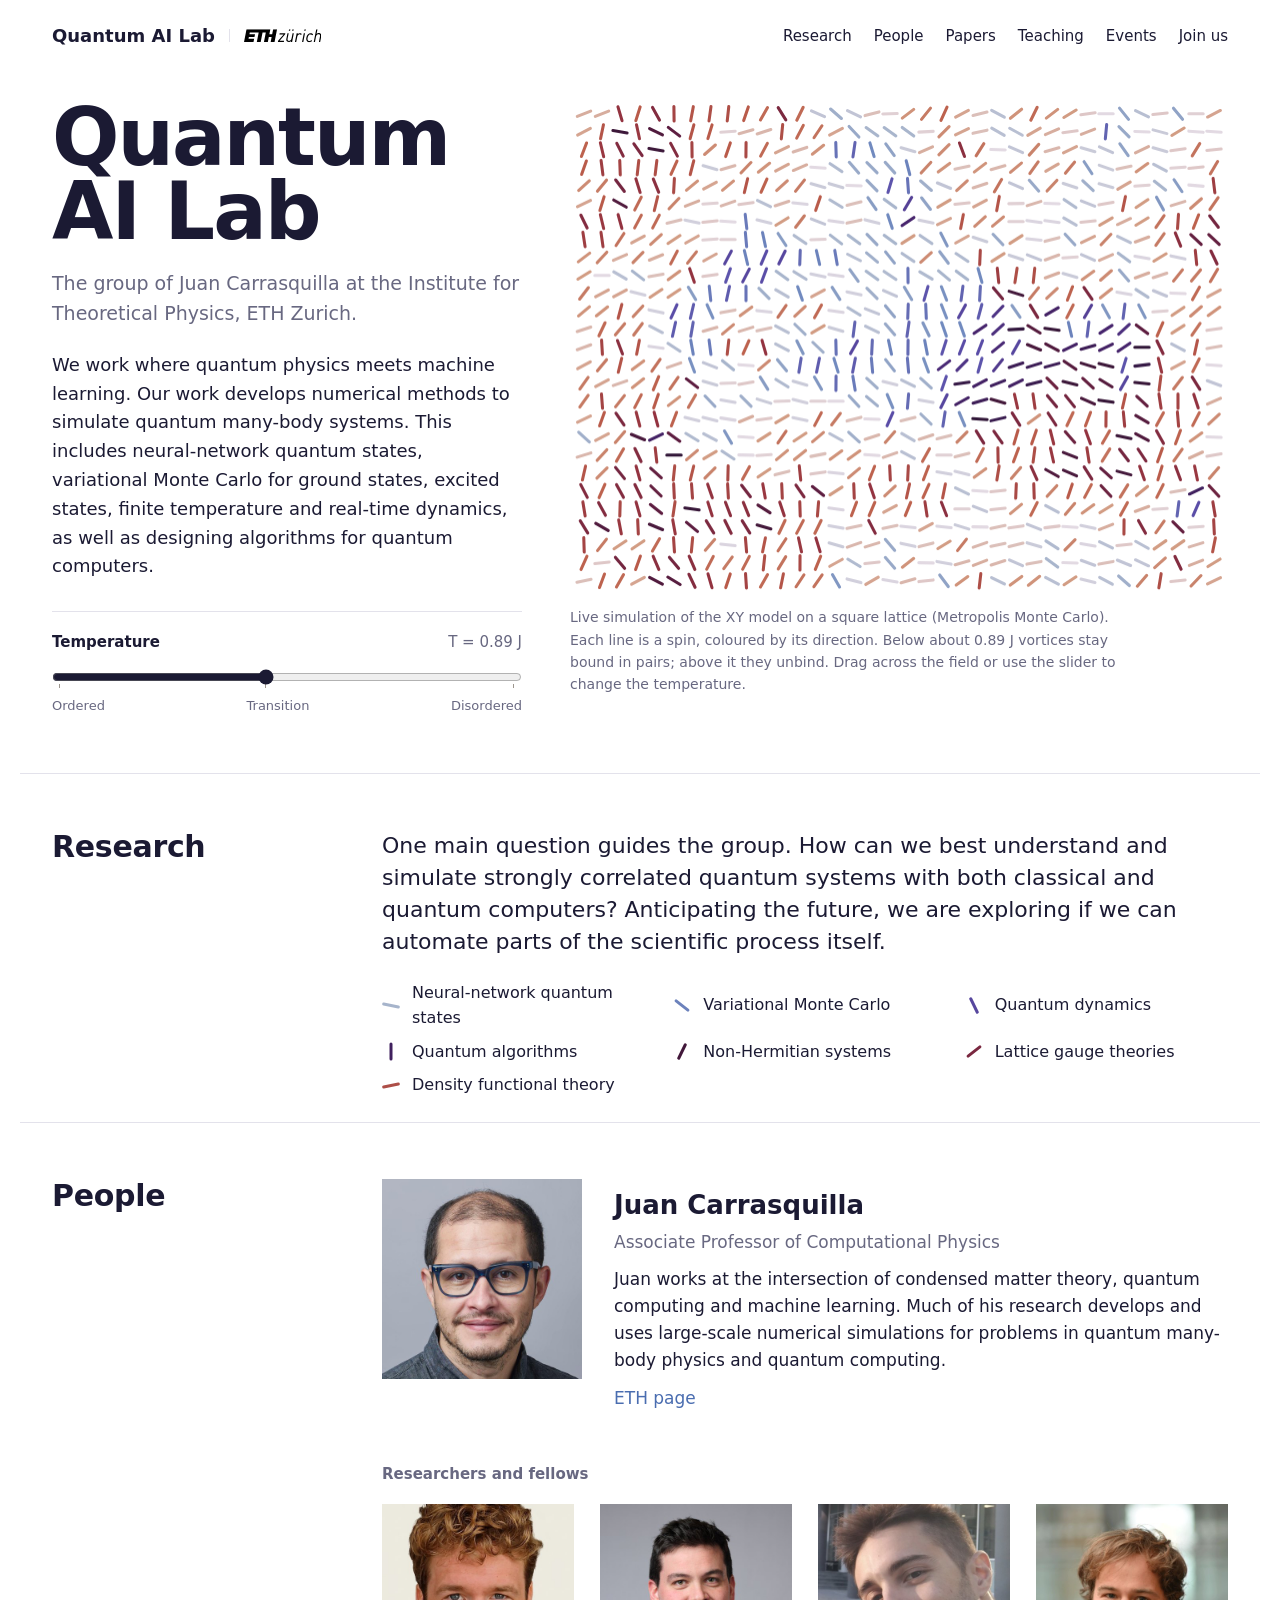
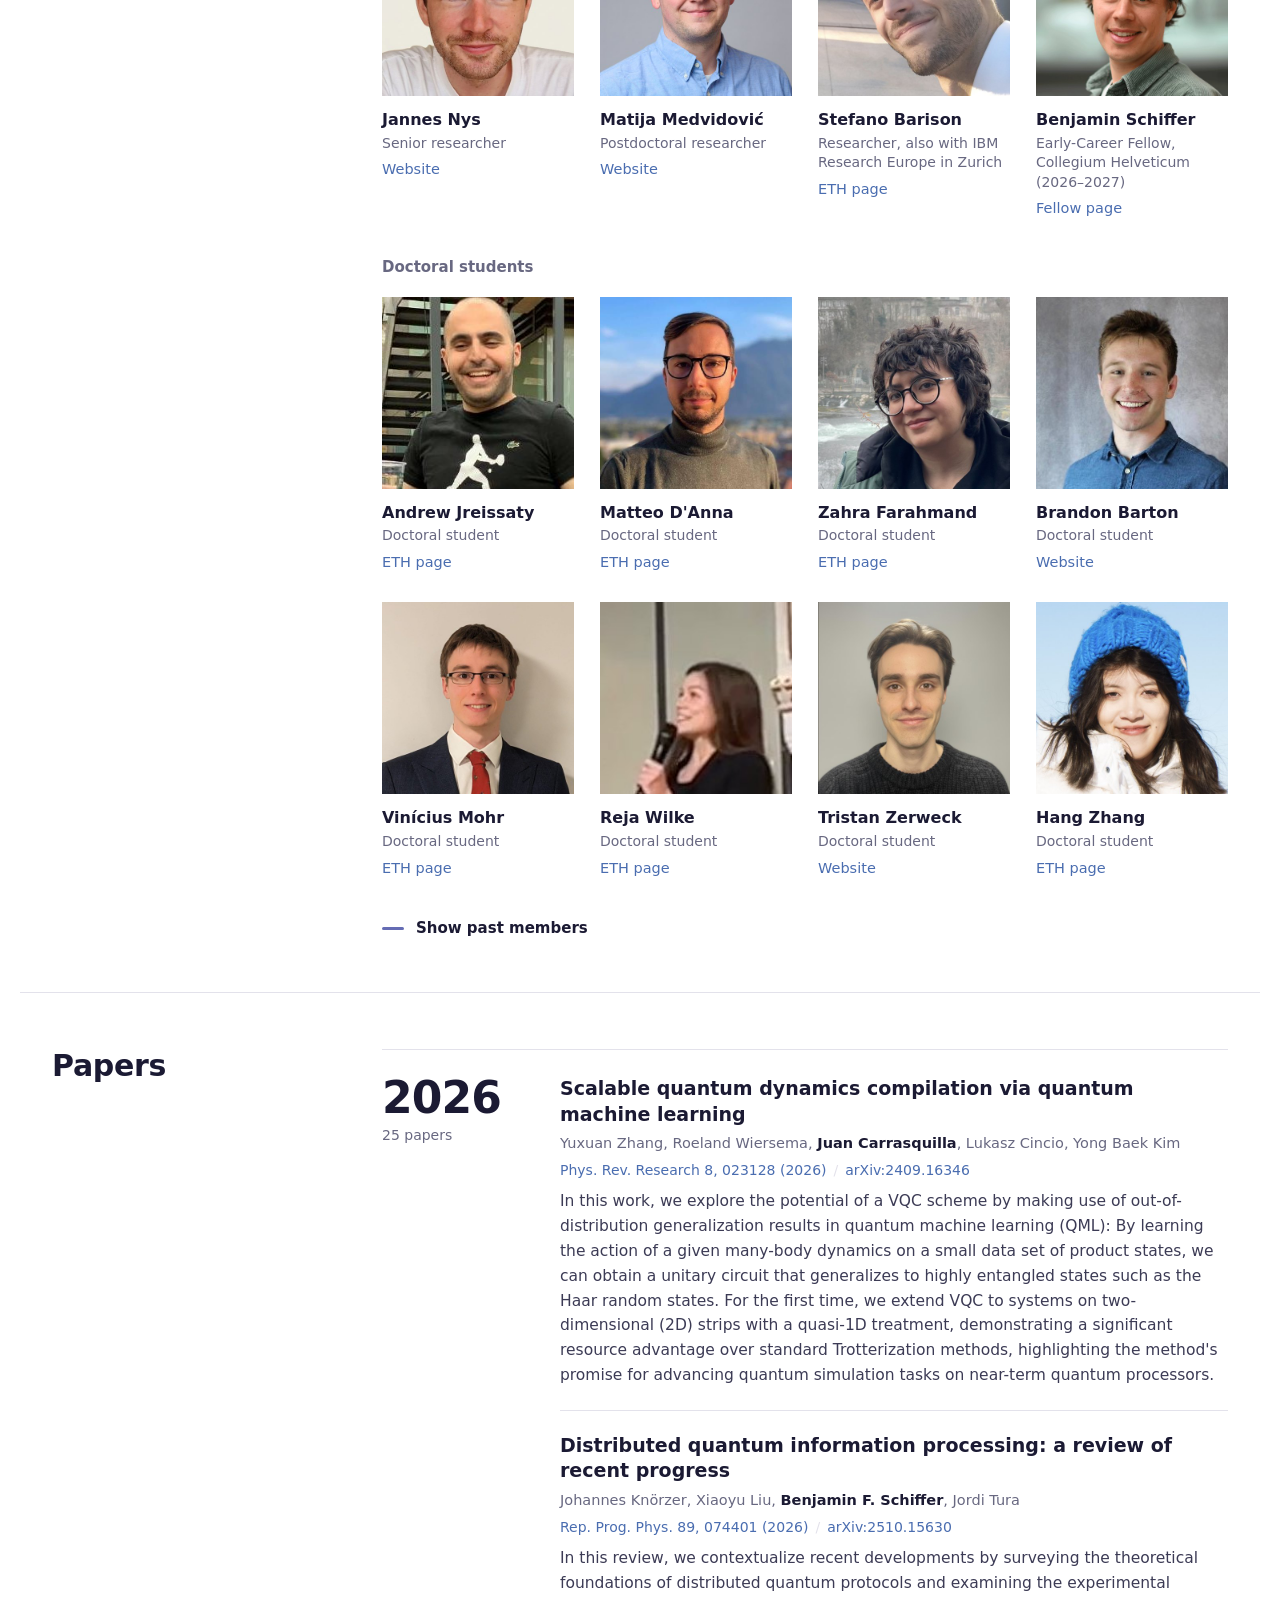
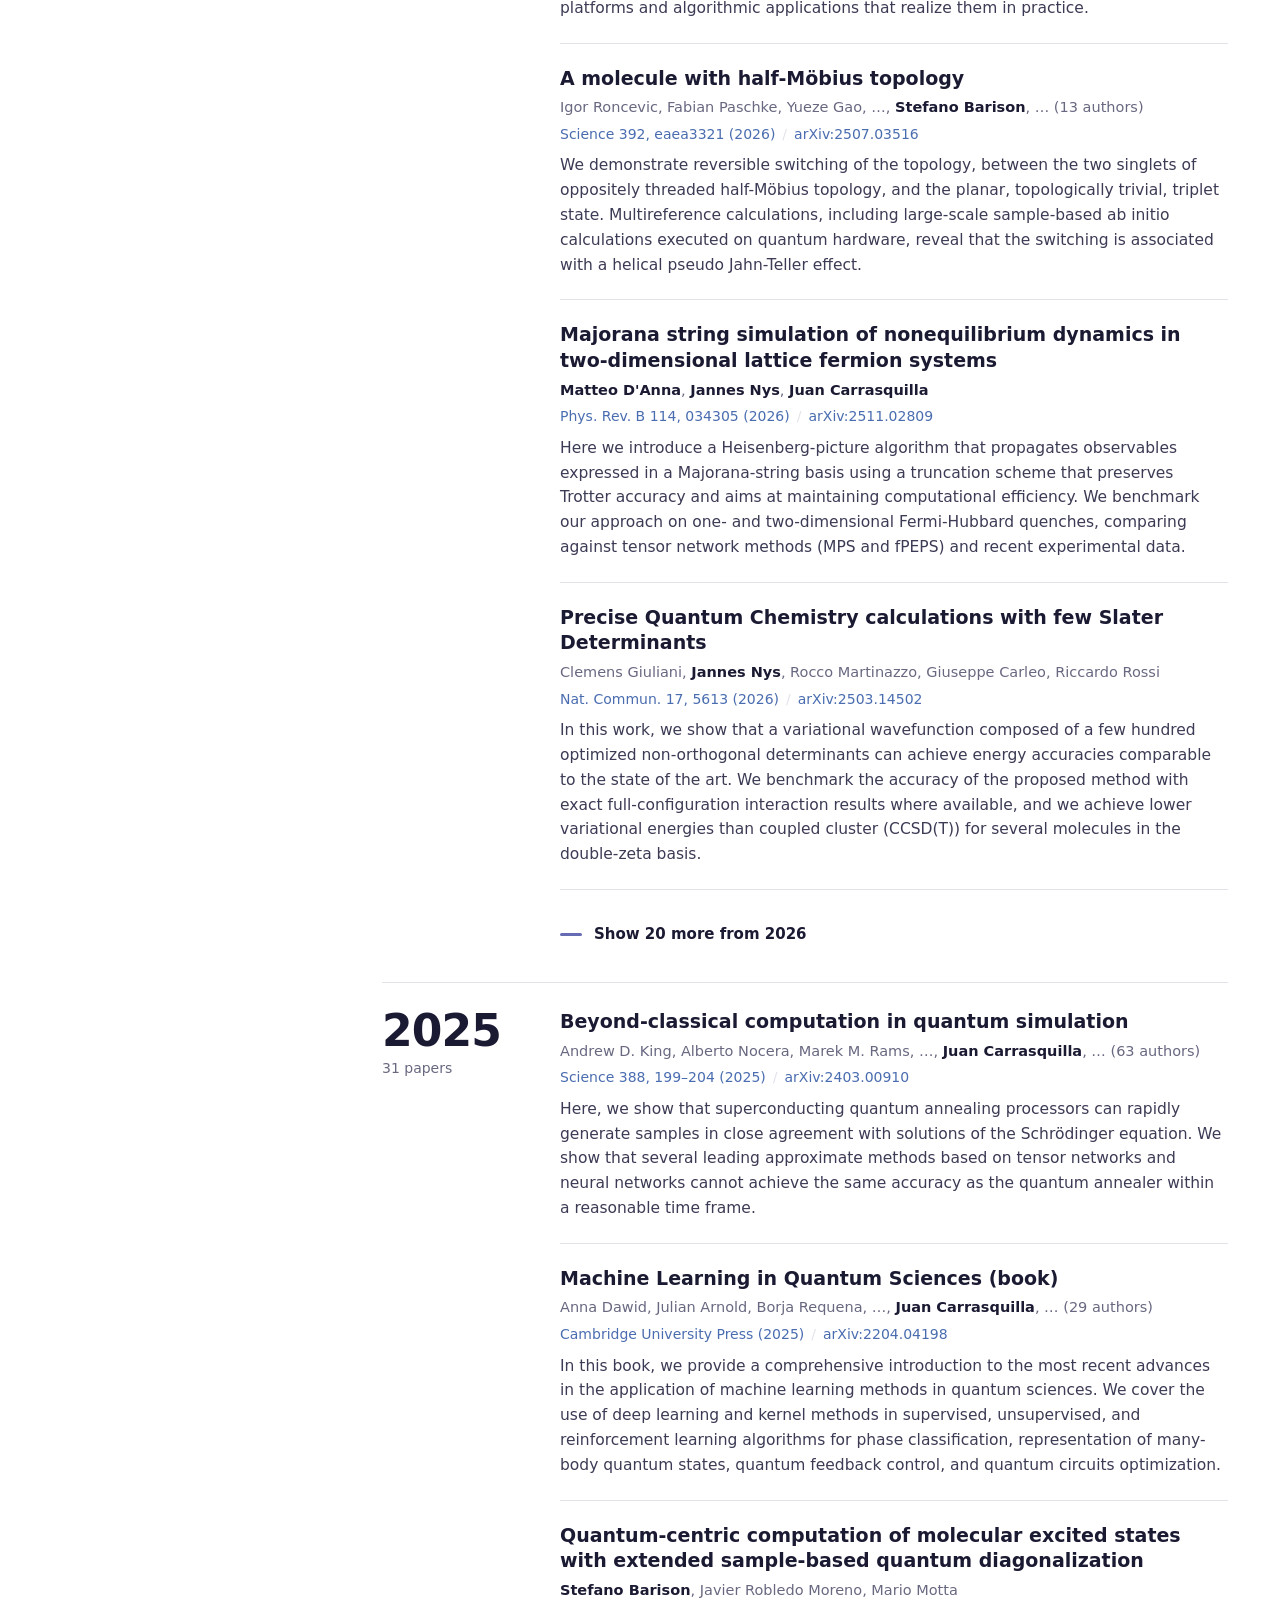
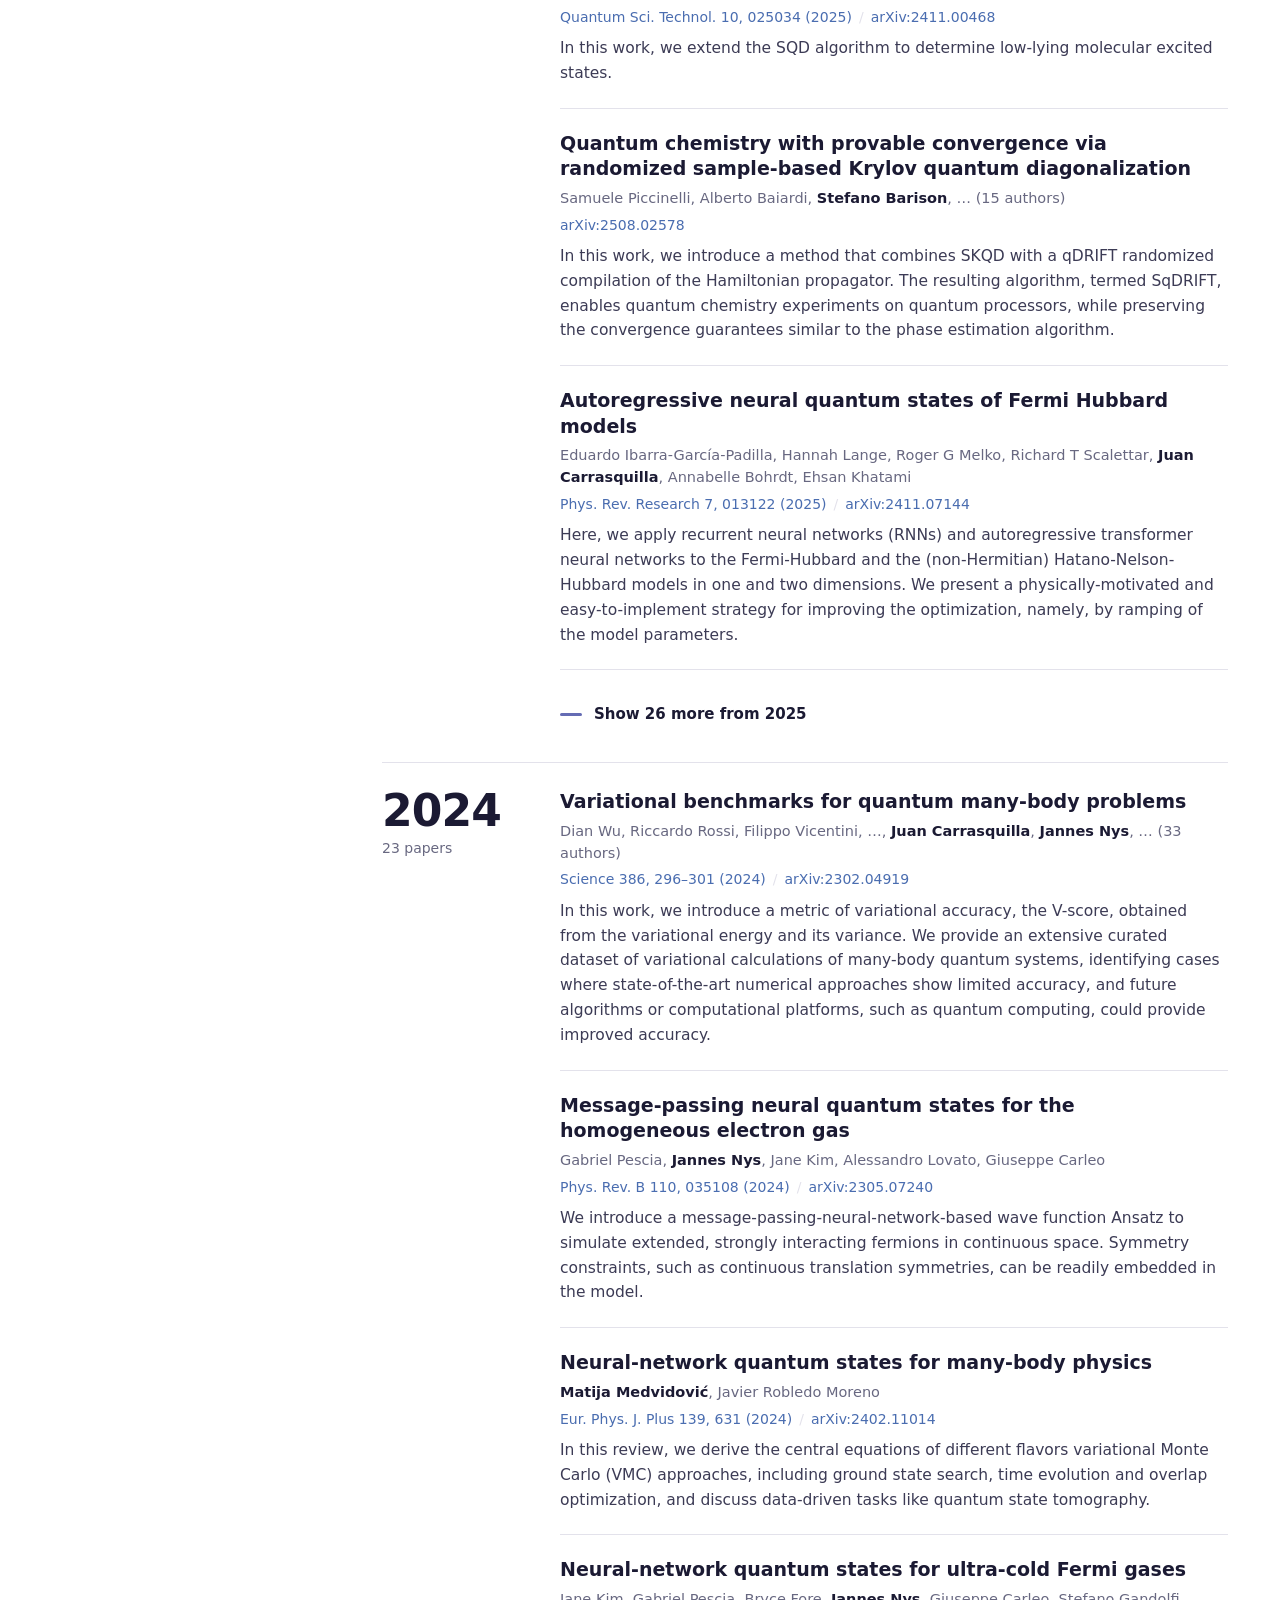
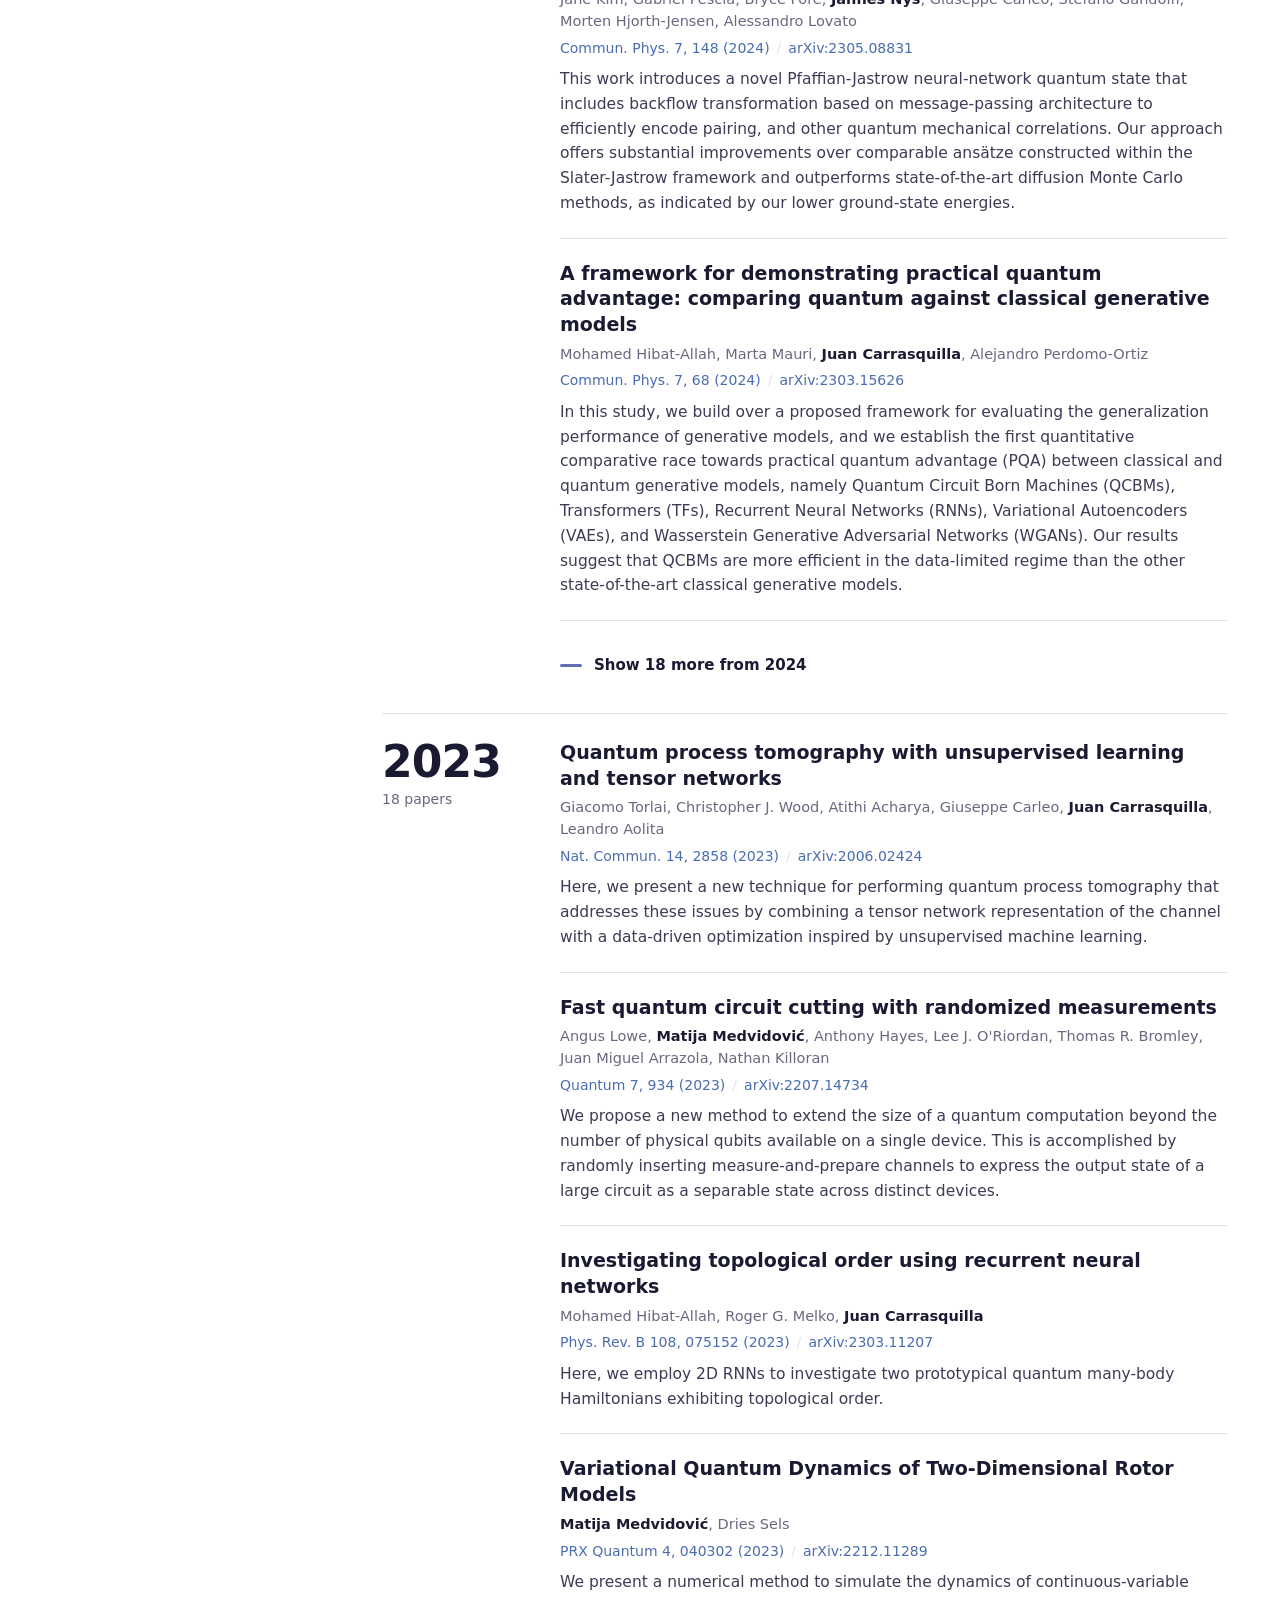
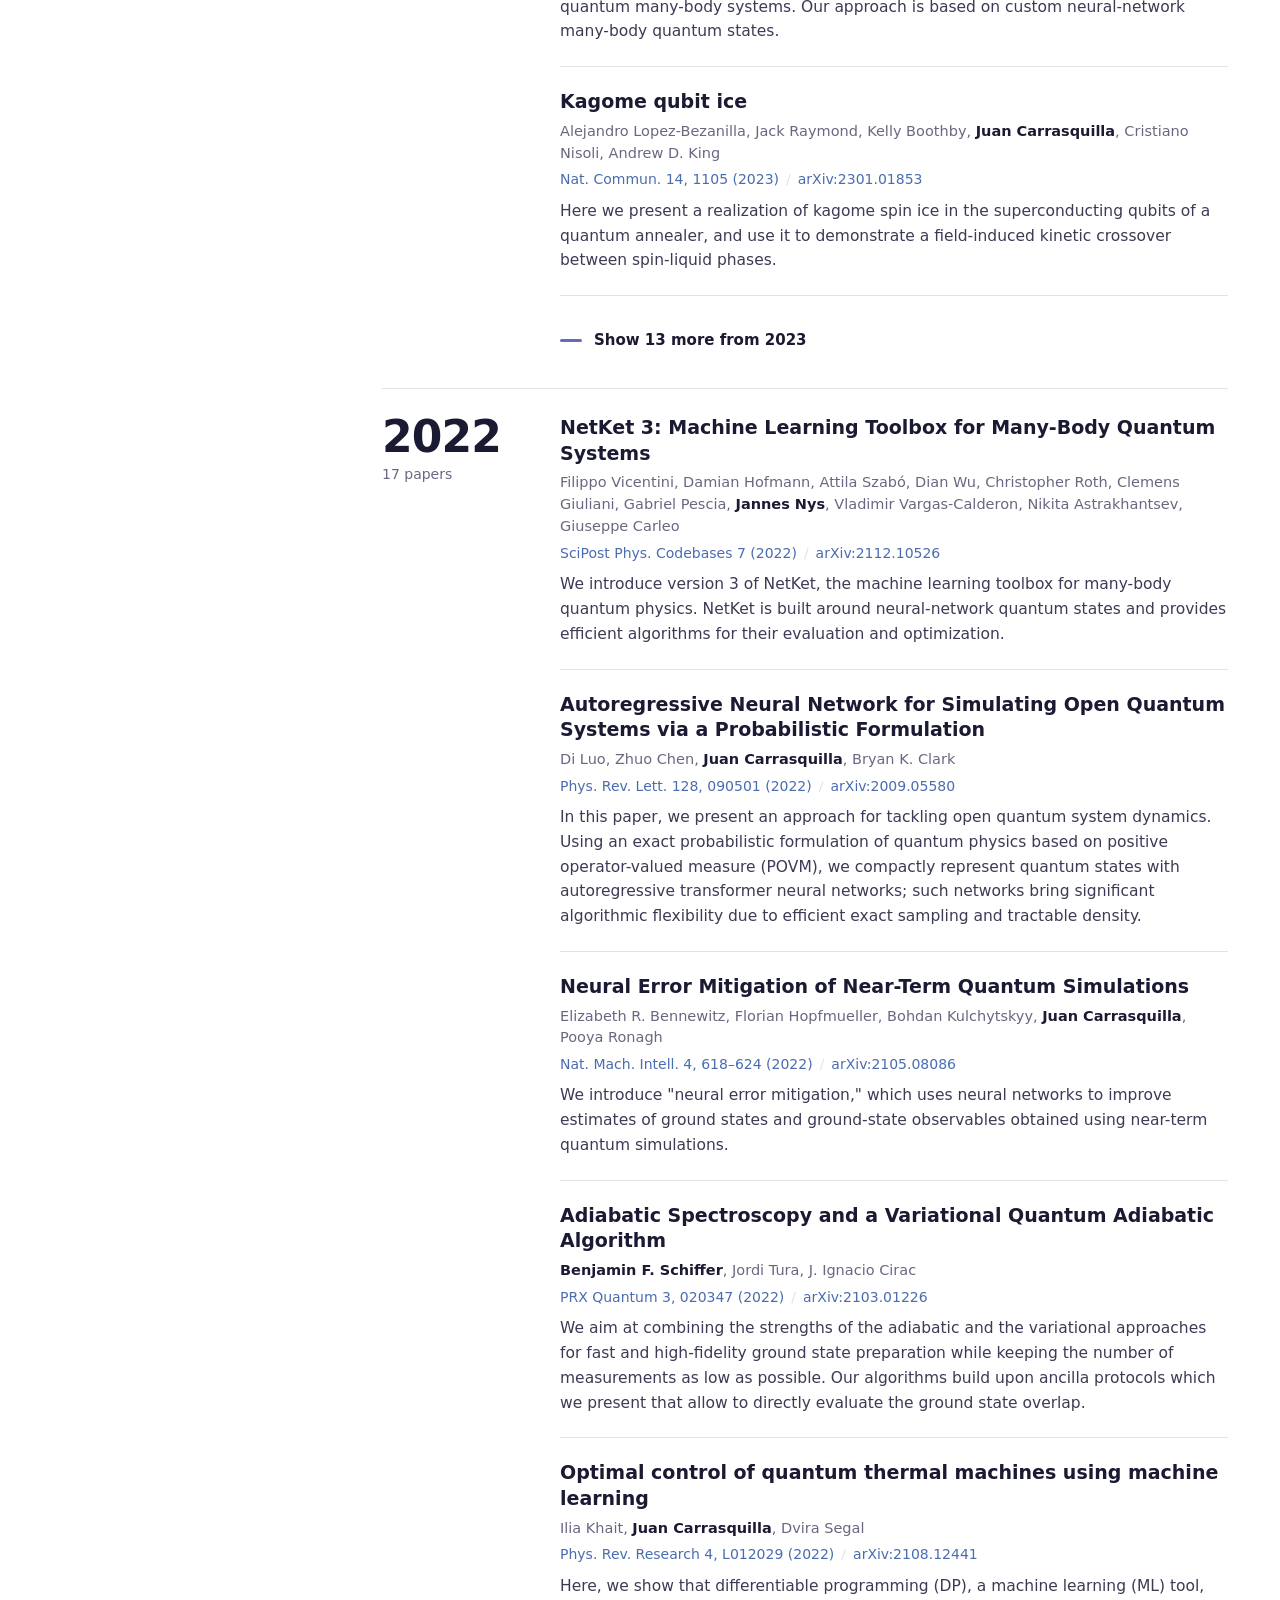
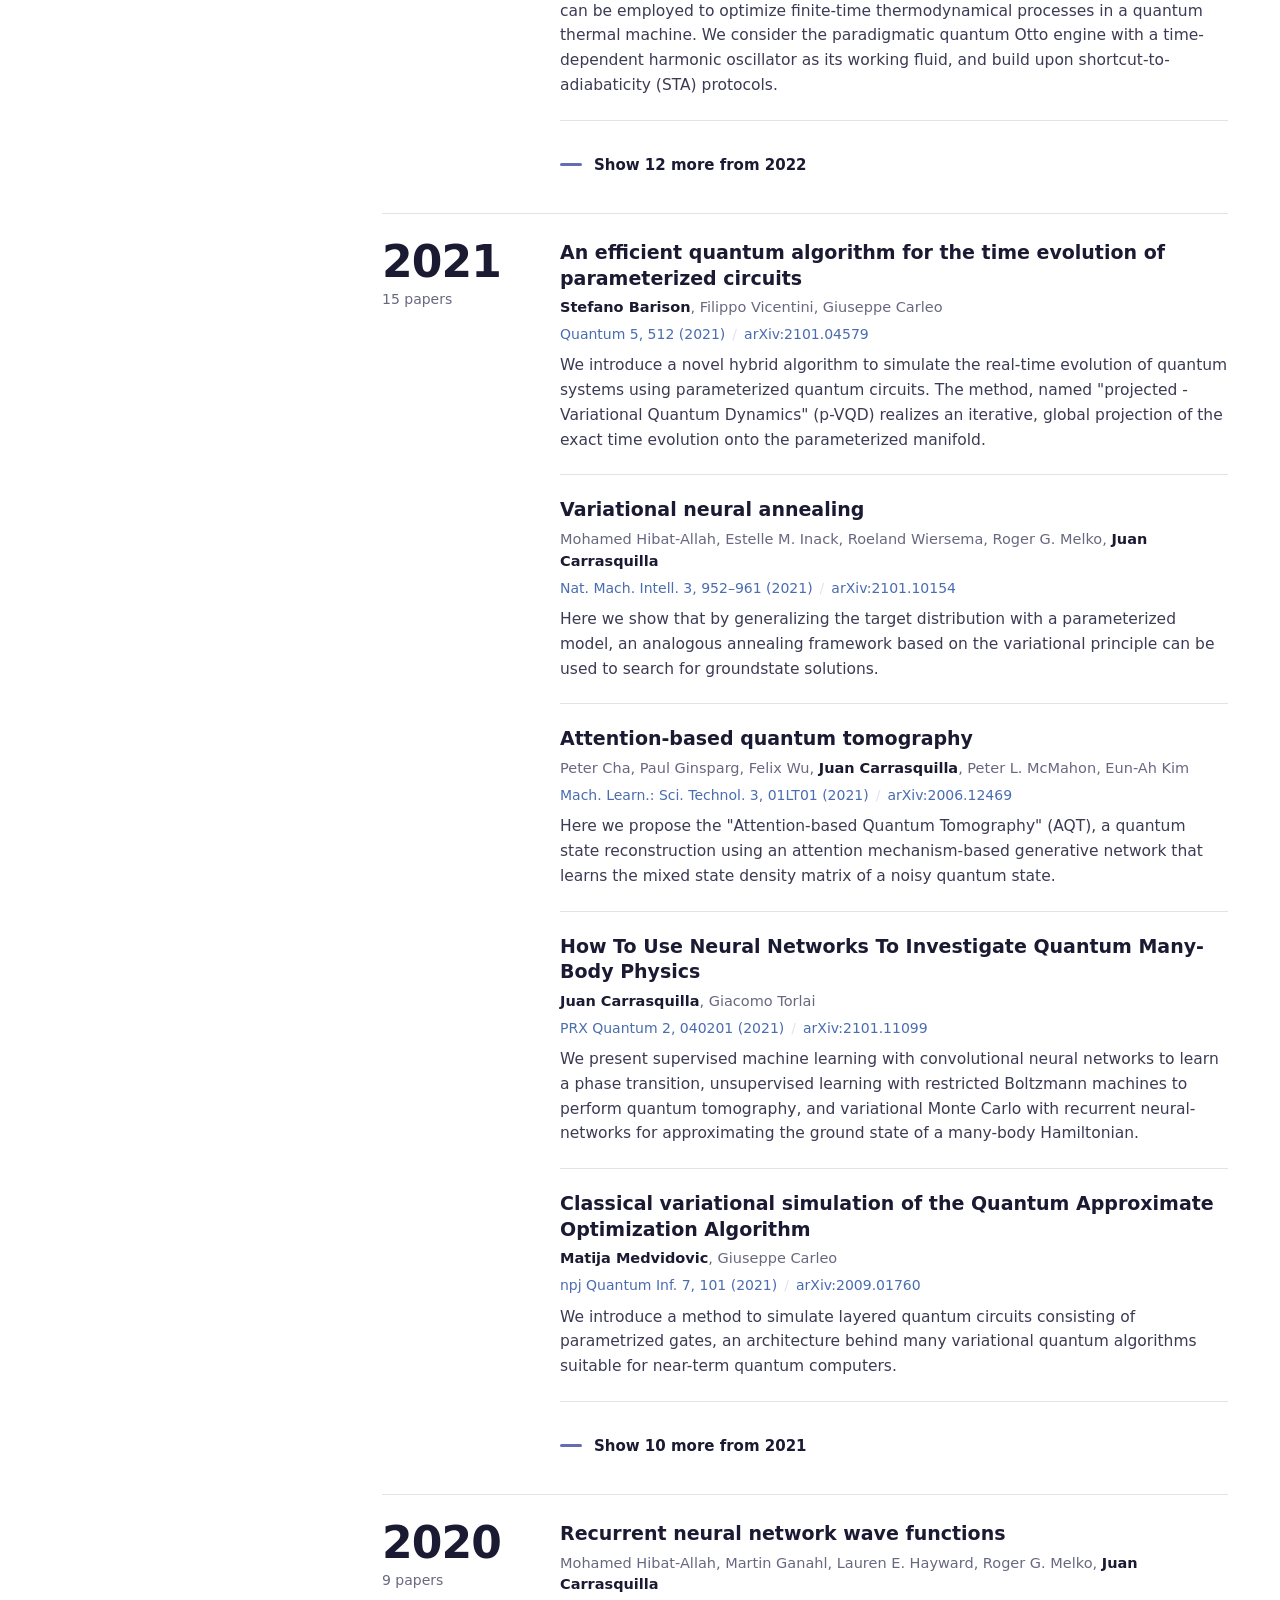
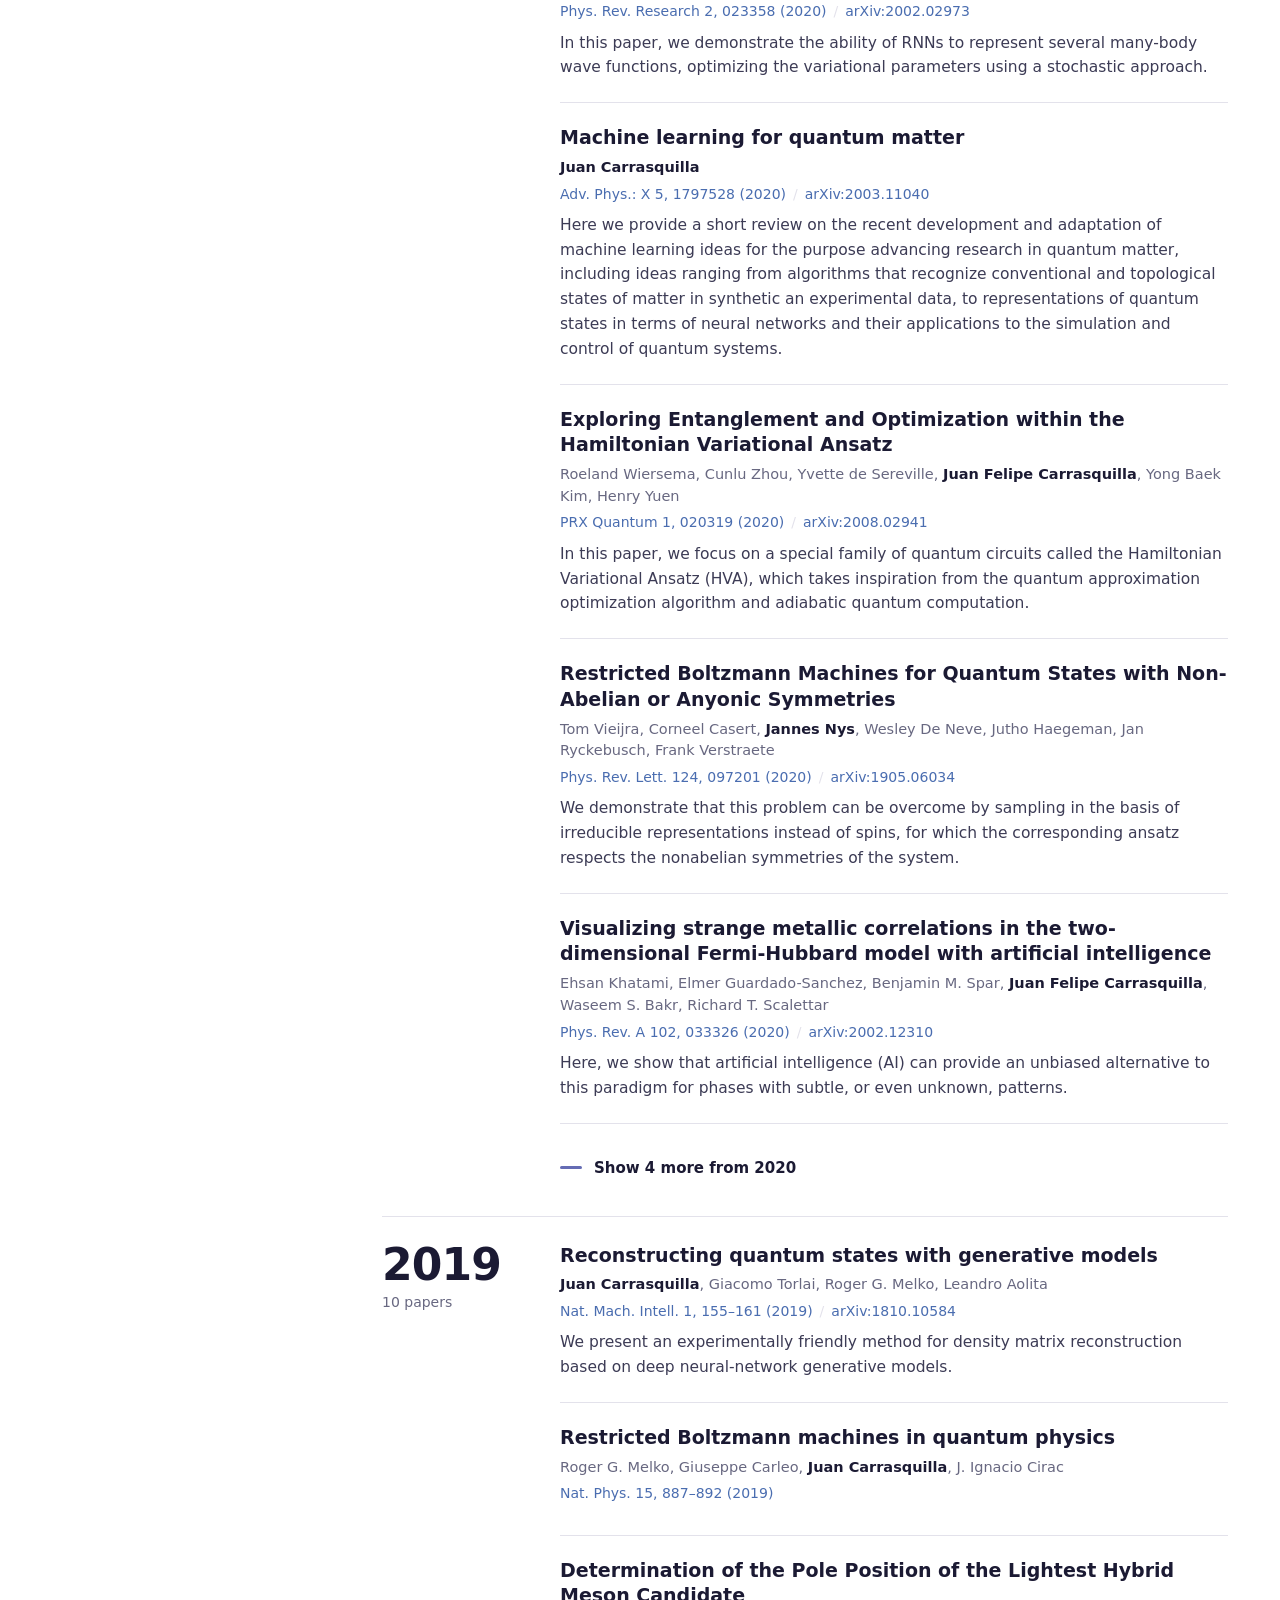
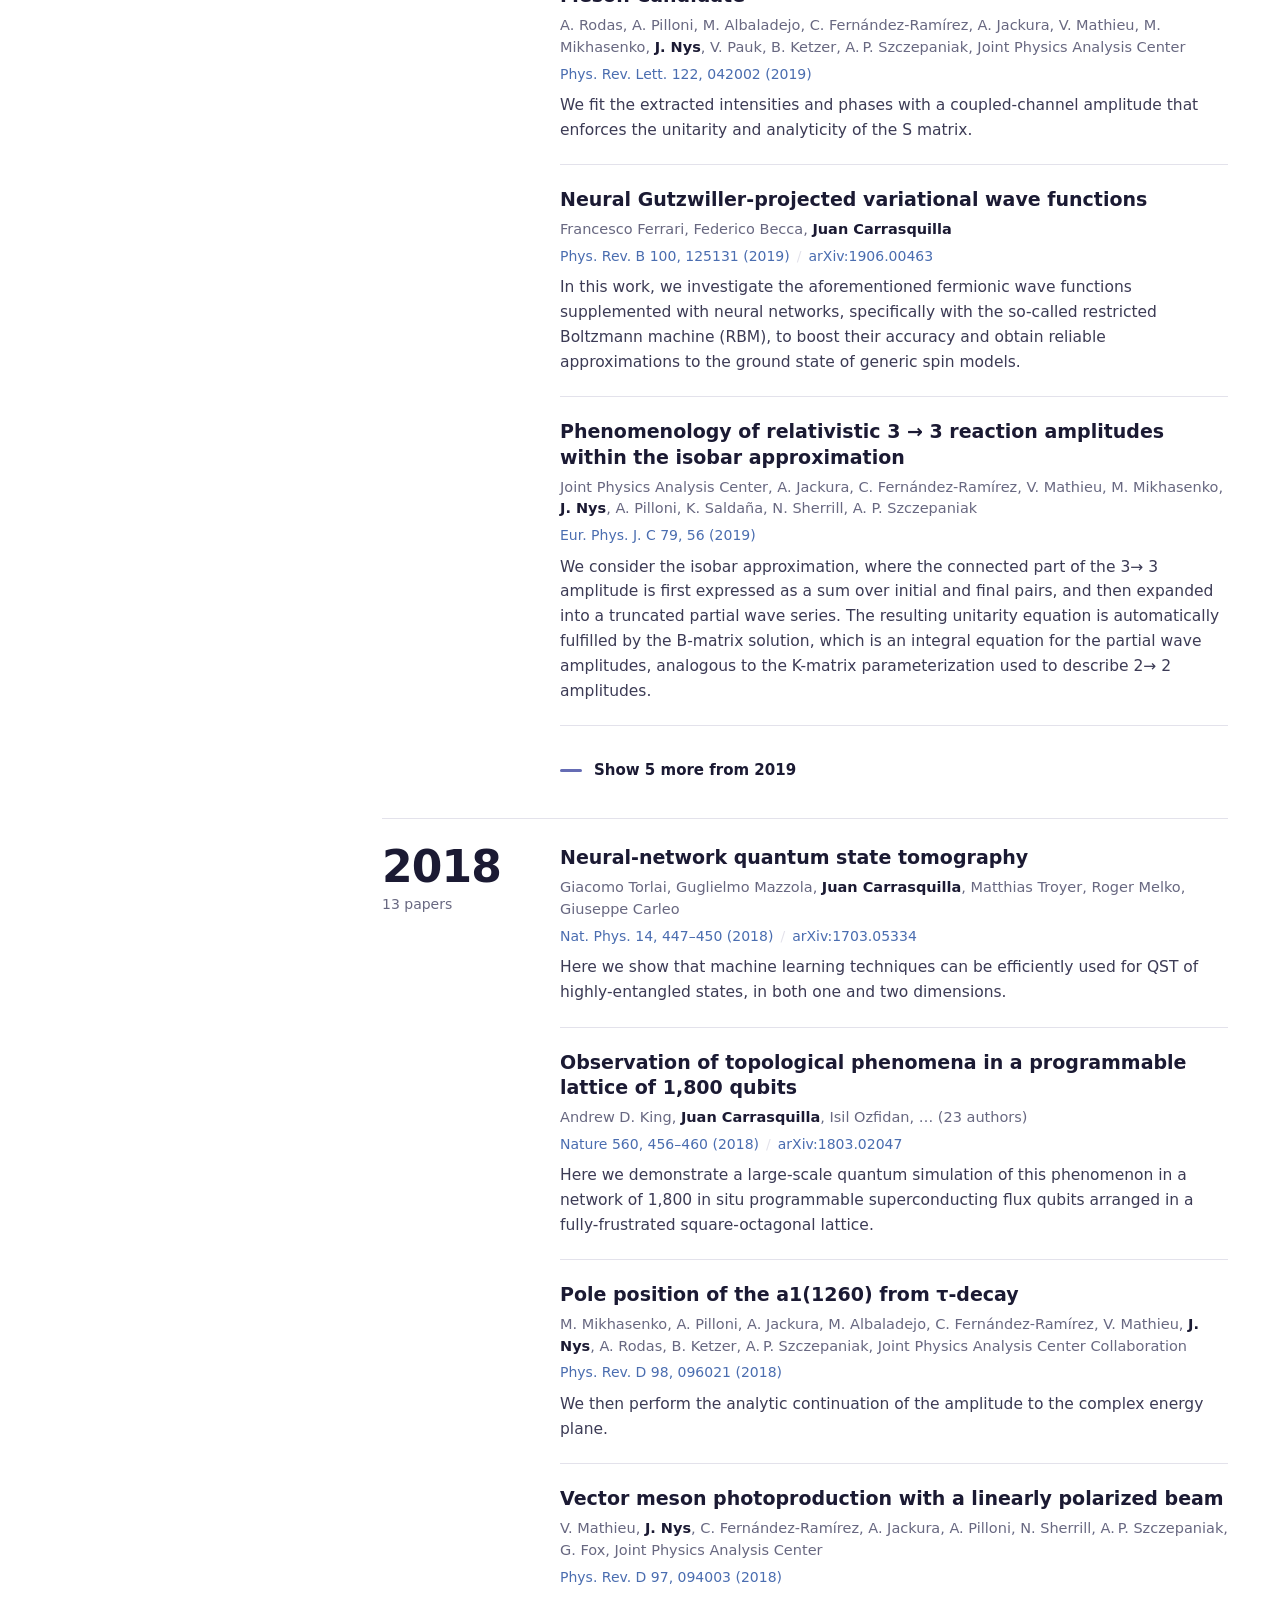
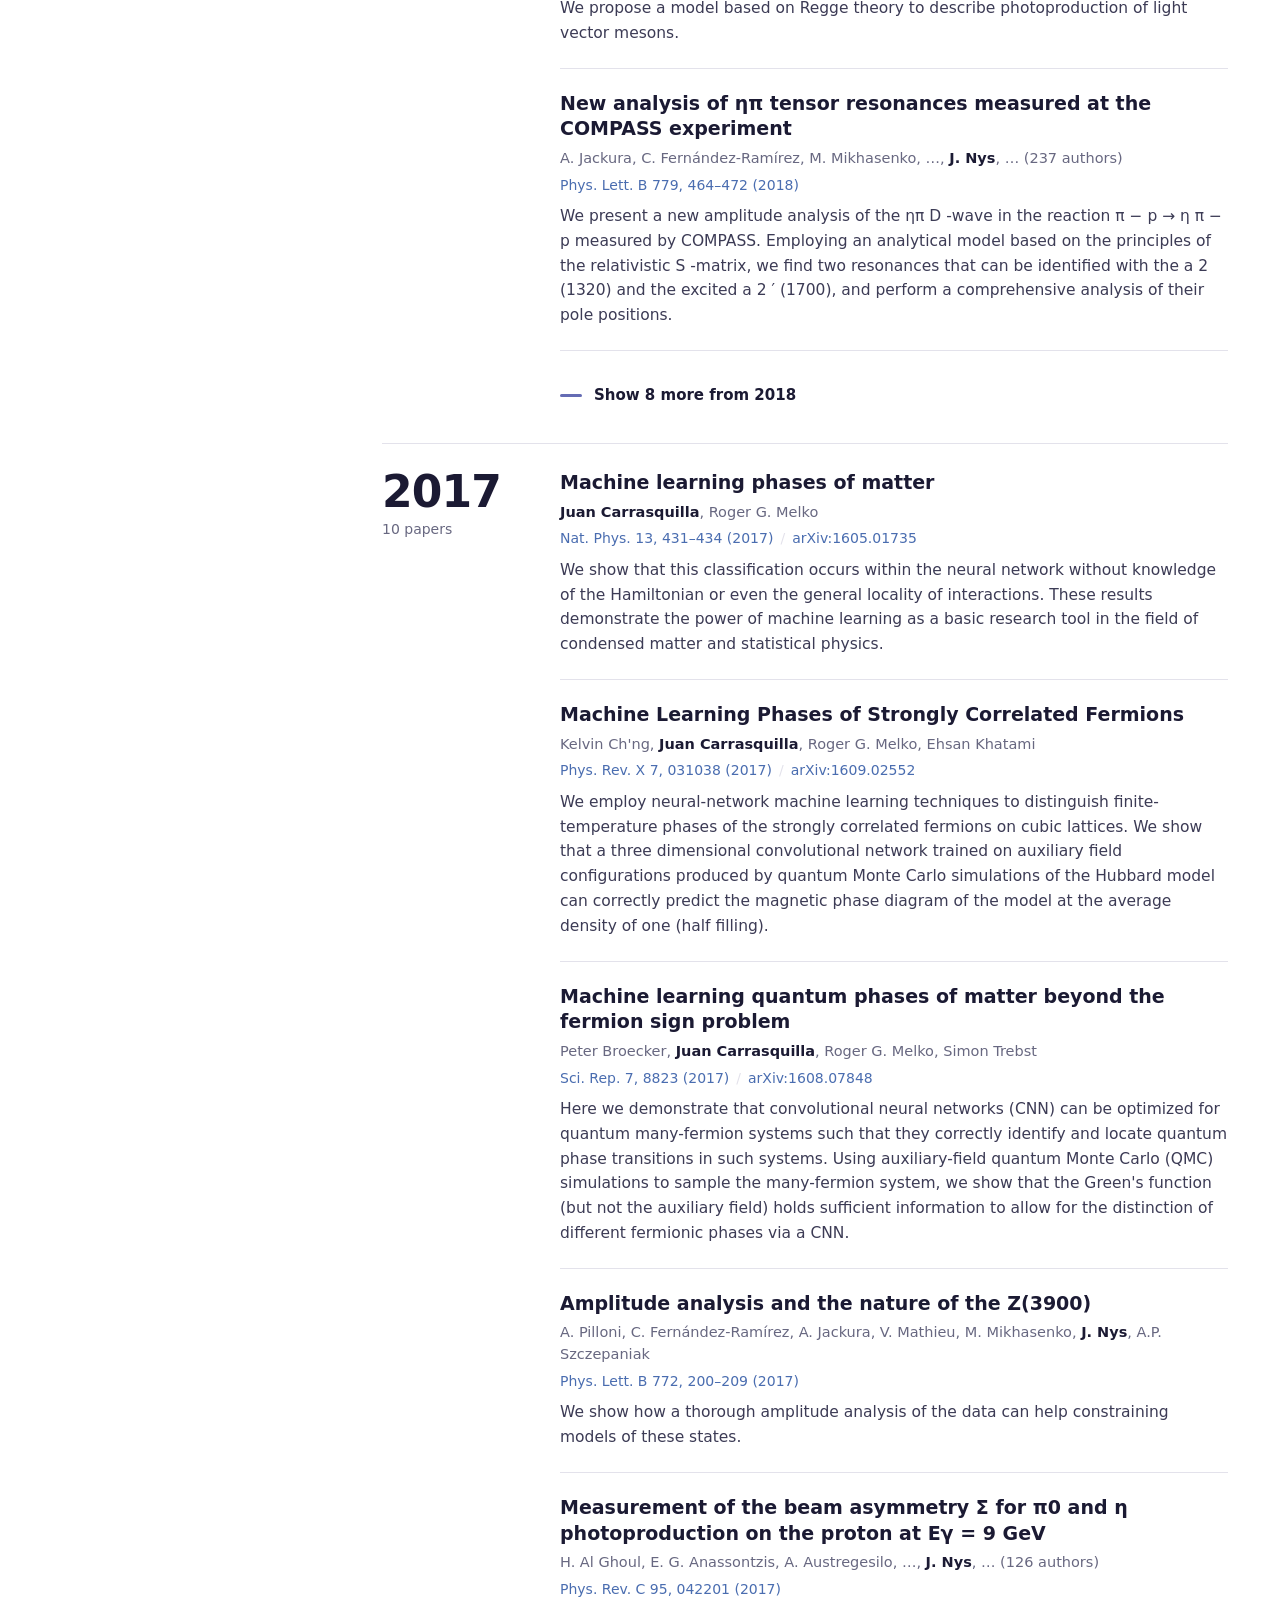
==== commit c1838471: "Group page preview: upcoming events first, past members toggle Events opens with the upcoming events" ====
--- a/group-draft/index.html
+++ b/group-draft/index.html
@@ -139,6 +139,16 @@
         </li>
         </ul>
       </div>
+      <details class="more past"><summary><span class="m">Show past members</span><span class="l">Hide past members</span></summary>
+        <ul class="lattice">
+        <li class="site" style="--ring:rgb(213,167,148)">
+          <a href="https://www.linkedin.com/in/quantumaps/" class="face"><img src="img/perezsalinas.jpg" alt="" width="480" height="480" loading="lazy"></a>
+          <h4><a href="https://www.linkedin.com/in/quantumaps/">Adrián Pérez-Salinas</a></h4>
+          <p>Postdoctoral researcher, now at Universidad Politécnica de Madrid</p>
+          <p class="lk"><a href="https://www.linkedin.com/in/quantumaps/">LinkedIn</a></p>
+        </li>
+        </ul>
+      </details>
     </div>
   </section>
 
@@ -1522,23 +1532,22 @@
   <section id="events" class="block">
     <h2>Events</h2>
     <div class="content">
-      <div class="hack">
-        <p class="status">In preparation</p>
-        <h3>AI for Physics Hackathon</h3>
-        <p class="meta">ETH Zurich and University of Zurich</p>
-        <p>A two-day event, planned with colleagues at the University of Zurich. Researchers bring open problems from their own work, and teams of students and postdocs work on them with current AI tools.</p>
-      </div>
       <div class="seminar">
-        <h3>Organised by group members</h3>
+        <h3>Upcoming events</h3>
         <ul class="sem">
+          <li><time datetime="2026-07-27">27 Jul &ndash; 8 Oct 2026</time><div><p class="st"><a href="https://www.kitp.ucsb.edu/activities/aiqmatter26">AI for Quantum Matter</a></p><p class="sw">Ten-week program at the Kavli Institute for Theoretical Physics, Santa Barbara. Juan Carrasquilla is one of the scientific advisors.</p></div></li>
+          <li><time datetime="2026-12">Winter 2026/27</time><div><p class="st">AI for Physics Hackathon</p><p class="sw">A two-day event at ETH Zurich and the University of Zurich, planned with colleagues at UZH; date to be announced. Researchers bring open problems from their own work, and teams of students and postdocs work on them with current AI tools.</p></div></li>
           <li><time datetime="2027-07-05">5&ndash;30 Jul 2027</time><div><p class="st"><a href="https://www.colorado.edu/conference/bss/2027/boulder-school-2027">Boulder School 2027: Machine Learning and Condensed Matter</a></p><p class="sw">Summer school at the University of Colorado Boulder. Juan Carrasquilla is one of the scientific coordinators.</p></div></li>
-          <li><time datetime="2026-07-27">27 Jul &ndash; 8 Oct 2026</time><div><p class="st"><a href="https://www.kitp.ucsb.edu/activities/aiqmatter26">AI for Quantum Matter</a></p><p class="sw">Ten-week program at the Kavli Institute for Theoretical Physics, Santa Barbara. Juan Carrasquilla is one of the scientific advisors.</p></div></li>
+        </ul>
+        <details class="more sem-more"><summary><span class="m">Show 5 past events</span><span class="l">Hide past events</span></summary>
+          <ul class="sem">
           <li><time datetime="2026-01-13">13 Jan 2026</time><div><p class="st">AMA and panel with computational physicists</p><p class="sw">Miles Stoudenmire, Ehsan Khatami, Schuyler Moss and Ying-Jer Kao on computational many-body physics, machine learning and research careers. Organised by Juan Carrasquilla.</p></div></li>
           <li><time datetime="2025-06-16">16&ndash;18 Jun 2025</time><div><p class="st">Challenges in Simulating Quantum Matter</p><p class="sw">Pauli Center workshop at ETH Zurich, organised by Juan Carrasquilla, Matija Medvidović, Jannes Nys, Bart Andrews and Agnes Valenti (Flatiron Institute).</p></div></li>
           <li><time datetime="2025-06-02">2&ndash;6 Jun 2025</time><div><p class="st"><a href="https://archiveweb.epfl.ch/sim-mbqp25.epfl.ch/">Simulating Many-Body Quantum Physics: A Classical and Quantum Perspective</a></p><p class="sw">EPFL–ETH Zurich summer school at EPFL, co-organised by Reja Wilke.</p></div></li>
           <li><time datetime="2025-04-08">8 Apr 2025</time><div><p class="st">Joint workshop with the group of Eugene Demler</p><p class="sw">Short talks from both groups on research directions and open problems. Organised by Matija Medvidović and Oleksii Malyshev.</p></div></li>
           <li><time datetime="2025-02-10">10 Feb 2025</time><div><p class="st">Joint workshop with the group of Wenchao Xu</p><p class="sw">Two talks each from our group and from Wenchao Xu's Rydberg-atom experiment at ETH Zurich. Organised by Juan Carrasquilla and Wenchao Xu.</p></div></li>
-        </ul>
+          </ul>
+        </details>
       </div>
       <div class="seminar">
         <h3>Group seminar</h3>
@@ -1557,7 +1566,7 @@
           <li><time datetime="2026-09-21">21 Sep 2026</time><div><p class="st">Quantum phase estimation without controlled time evolution</p><p class="sw">Benjamin Schiffer</p></div></li>
           <li><time datetime="2026-06-09">9 Jun 2026</time><div><p class="st">Circuit compression</p><p class="sw">Erenay Karacan</p></div></li>
           <li><time datetime="2026-06-02">2 Jun 2026</time><div><p class="st">Master's thesis presentation by Gad-David Weiss</p><p class="sw"><span class="tag">Event</span></p></div></li>
-          <li><time datetime="2026-05-19">19 May 2026</time><div><p class="st">Pauli propaganda</p><p class="sw">Matteo D'Anna and others</p></div></li>
+          <li><time datetime="2026-05-19">19 May 2026</time><div><p class="st">Behind the hood of Pauli/Majorana propagation</p><p class="sw">Matteo D'Anna and Nika Senn</p></div></li>
           <li><time datetime="2026-05-05">5 May 2026</time><div><p class="st">Hamiltonian learning</p><p class="sw">Zahra Farahmand</p></div></li>
           <li><time datetime="2026-04-21">21 Apr 2026</time><div><p class="st">Functional neural wavefunction optimization</p><p class="sw">Hang Zhang</p></div></li>
           <li><time datetime="2026-03-24">24 Mar 2026</time><div><p class="st">Optimizing transport in open quantum systems as a function of the environment</p><p class="sw">Maggie Lawrence</p></div></li>
@@ -1604,14 +1613,9 @@
       <div class="seminar">
         <h3><a href="https://blogs.ethz.ch/lowenergydiscussions/">Low Energy Discussions</a></h3>
         <p class="intro">A talk series on condensed matter and statistical physics for PhD students and early-career researchers in Zurich (ETH, UZH, PSI). The series started in March 2025 and is organised by Reja Wilke, Valerio Pagni and Sambuddha Chattopadhyay. Since spring 2026 it is a lunch seminar, with Juan Carrasquilla among its sponsors.</p>
-        <h4 class="sub-h">Talks by group members</h4>
-        <ul class="sem">
-          <li><time datetime="2026-03-11">11 Mar 2026</time><div><p class="st">Machine learning superfluid entropy transport for strongly interacting fermionic systems</p><p class="sw">Andrew Jreissaty and Tommaso Bonaccorsi, ETH Zurich</p></div></li>
-          <li><time datetime="2025-11-25">25 Nov 2025</time><div><p class="st">Neural representations of fermionic matter in and out of equilibrium</p><p class="sw">Jannes Nys, ETH Zurich</p></div></li>
-          <li><time datetime="2025-10-28">28 Oct 2025</time><div><p class="st">Entanglement and optimization within autoregressive neural quantum states</p><p class="sw">Andrew Jreissaty, ETH Zurich</p></div></li>
-          <li><time datetime="2025-07-01">1 Jul 2025</time><div><p class="st">Interpretable Scaling Behavior in Sparse Subnetwork Representations of Quantum States</p><p class="sw">Brandon Barton, ETH Zurich</p></div></li>
-        </ul>
-        <details class="more sem-more"><summary><span class="m">Show all 31 talks in the series</span><span class="l">Hide talks</span></summary>
+        <h4 class="sub-h">Coming up</h4>
+        <p class="none">No talks announced yet for this semester.</p>
+        <details class="more sem-more"><summary><span class="m">Show 31 past talks</span><span class="l">Hide past talks</span></summary>
           <ul class="sem">
           <li><time datetime="2026-05-20">20 May 2026</time><div><p class="st">Quantum Hall states in optical lattices: Revealing hidden long-range order</p><p class="sw">Felix Palm, Université Libre de Bruxelles</p></div></li>
           <li><time datetime="2026-05-13">13 May 2026</time><div><p class="st">Kinetic Theory of Magnons in 2d: The Emergence of Anomalous Hydrodynamics</p><p class="sw">Aaron Müller, ETH Zurich</p></div></li>
@@ -1620,23 +1624,23 @@
           <li><time datetime="2026-04-15">15 Apr 2026</time><div><p class="st">Floquet and Photoemission: Optical control of the Dirac gap in a topological antiferromagnet</p><p class="sw">Nina Bielinski, ETH Zurich</p></div></li>
           <li><time datetime="2026-04-08">8 Apr 2026</time><div><p class="st">The Wonders of Moiré Materials</p><p class="sw">Glenn Wagner, ETH Zurich</p></div></li>
           <li><time datetime="2026-04-01">1 Apr 2026</time><div><p class="st">Few-Body Physics in a Many-Body World</p><p class="sw">Arthur Christianen, ETH Zurich</p></div></li>
-          <li><time datetime="2026-03-25">25 Mar 2026</time><div><p class="st">The subtleties of sampling hardness in quantum systems</p><p class="sw">Adrián Pérez-Salinas, ETH Zurich</p></div></li>
-          <li><time datetime="2026-03-11">11 Mar 2026</time><div><p class="st">Machine learning superfluid entropy transport for strongly interacting fermionic systems</p><p class="sw">Andrew Jreissaty and Tommaso Bonaccorsi, ETH Zurich</p></div></li>
+          <li><time datetime="2026-03-25">25 Mar 2026</time><div><p class="st">The subtleties of sampling hardness in quantum systems</p><p class="sw"><strong>Adrián Pérez-Salinas</strong>, ETH Zurich</p></div></li>
+          <li><time datetime="2026-03-11">11 Mar 2026</time><div><p class="st">Machine learning superfluid entropy transport for strongly interacting fermionic systems</p><p class="sw"><strong>Andrew Jreissaty</strong> and Tommaso Bonaccorsi, ETH Zurich</p></div></li>
           <li><time datetime="2026-03-05">5 Mar 2026</time><div><p class="st">Alter-chiral systems: a new landscape for chirality engineering</p><p class="sw">Zhiyang (Paul) Zeng, MPSD Hamburg and University of Oxford</p></div></li>
           <li><time datetime="2026-02-25">25 Feb 2026</time><div><p class="st">Noise in fluid dynamics</p><p class="sw">Rishabh Gvalani, ETH Zurich</p></div></li>
           <li><time datetime="2026-02-18">18 Feb 2026</time><div><p class="st">When Thermalization Fails: What Long-Time Dynamics can Reveal about Lattice Gauge Theories</p><p class="sw">João C. Pinto Barros, ETH Zurich</p></div></li>
           <li><time datetime="2026-01-27">27 Jan 2026</time><div><p class="st">Spin squeezing parameter in quantum metrology</p><p class="sw">Irene García Martínez, Universitat de València</p></div></li>
           <li><time datetime="2025-12-16">16 Dec 2025</time><div><p class="st">Exploring Low-Energy Manifolds with Effective Hamiltonians</p><p class="sw">Arta Safari, ETH Zurich</p></div></li>
           <li><time datetime="2025-12-09">9 Dec 2025</time><div><p class="st">Universality and weak-ergodicity breaking in quantum quenches</p><p class="sw">Andrea Solfanelli, MPIPKS Dresden</p></div></li>
-          <li><time datetime="2025-11-25">25 Nov 2025</time><div><p class="st">Neural representations of fermionic matter in and out of equilibrium</p><p class="sw">Jannes Nys, ETH Zurich</p></div></li>
+          <li><time datetime="2025-11-25">25 Nov 2025</time><div><p class="st">Neural representations of fermionic matter in and out of equilibrium</p><p class="sw"><strong>Jannes Nys</strong>, ETH Zurich</p></div></li>
           <li><time datetime="2025-11-18">18 Nov 2025</time><div><p class="st">Kernels from Quantum Hilbert Space</p><p class="sw">Clemens Lindner, University of Jyväskylä</p></div></li>
           <li><time datetime="2025-11-11">11 Nov 2025</time><div><p class="st">Listening to Quantum Materials Using Nonlinear Noise Spectroscopy</p><p class="sw">Jon Curtis, ETH Zurich</p></div></li>
           <li><time datetime="2025-11-06">6 Nov 2025</time><div><p class="st">Non-adiabatic Dynamics Beyond the Born-Oppenheimer Approximation</p><p class="sw">Bernardo Barrera, Boston University</p></div></li>
-          <li><time datetime="2025-10-28">28 Oct 2025</time><div><p class="st">Entanglement and optimization within autoregressive neural quantum states</p><p class="sw">Andrew Jreissaty, ETH Zurich</p></div></li>
+          <li><time datetime="2025-10-28">28 Oct 2025</time><div><p class="st">Entanglement and optimization within autoregressive neural quantum states</p><p class="sw"><strong>Andrew Jreissaty</strong>, ETH Zurich</p></div></li>
           <li><time datetime="2025-10-21">21 Oct 2025</time><div><p class="st">Intertwined and Induced Orders in Correlated Quantum Matter</p><p class="sw">András Szabó, Max Planck Institute for Solid State Research</p></div></li>
           <li><time datetime="2025-10-14">14 Oct 2025</time><div><p class="st">Evolution of antiferromagnetism with doping in a strongly correlated insulator</p><p class="sw">Radu Andrei, ETH Zurich</p></div></li>
           <li><time datetime="2025-09-16">16 Sep 2025</time><div><p class="st">Ensemble Inequivalence in Long-Range Quantum Spin Systems</p><p class="sw">Daniel Arrufat Vicente, ETH Zurich</p></div></li>
-          <li><time datetime="2025-07-01">1 Jul 2025</time><div><p class="st">Interpretable Scaling Behavior in Sparse Subnetwork Representations of Quantum States</p><p class="sw">Brandon Barton, ETH Zurich</p></div></li>
+          <li><time datetime="2025-07-01">1 Jul 2025</time><div><p class="st">Interpretable Scaling Behavior in Sparse Subnetwork Representations of Quantum States</p><p class="sw"><strong>Brandon Barton</strong>, ETH Zurich</p></div></li>
           <li><time datetime="2025-06-24">24 Jun 2025</time><div><p class="st">Sketching New Pictures for Ultrafast Photo-Induced Phase Transitions in Correlated Materials</p><p class="sw">Sambuddha Chattopadhyay, ETH Zurich</p></div></li>
           <li><time datetime="2025-06-10">10 Jun 2025</time><div><p class="st">Nonequilibrium dynamics of the sine-Gordon model: From superconducting systems to ultracold atoms</p><p class="sw">Duilio De Santis, ETH Zurich</p></div></li>
           <li><time datetime="2025-05-13">13 May 2025</time><div><p class="st">Observing Laughlin’s pump using quantized edge states in graphene</p><p class="sw">Yuhao Zhao, ETH Zurich</p></div></li>
--- a/group-draft/style.css
+++ b/group-draft/style.css
@@ -136,21 +136,19 @@
 .more[open] > summary { margin-bottom: 18px; }
 
 .cols { display: grid; grid-template-columns: repeat(2, minmax(0, 1fr)); gap: 32px 40px; align-content: start; }
-.item h3, .hack h3 { margin: 0 0 6px; font-size: 19px; font-weight: 600; }
+.item h3 { margin: 0 0 6px; font-size: 19px; font-weight: 600; }
 .meta { margin: 0 0 8px; font-size: 14.5px; color: var(--muted); }
 .item p { margin: 0 0 8px; }
 .todo { grid-column: 1 / -1; margin: 6px 0 0; font-size: 14.5px; color: var(--muted); font-style: italic; }
-.hack { margin: 0 0 32px; padding: 26px 28px; background: var(--tint); }
-.hack p { margin: 0 0 8px; max-width: 70ch; }
-.status { display: inline-block; margin: 0 0 10px !important; font-size: 13.5px; font-weight: 600; color: var(--red); }
-.talks { list-style: none; margin: 0; padding: 0; }
-.talks li { display: grid; grid-template-columns: 52px 1fr; gap: 10px; margin: 0 0 10px; font-size: 15.5px; }
-.talks .yr { color: var(--muted); }
 .seminar { margin: 0 0 40px; }
 .seminar > h3 { margin: 0 0 6px; font-size: 19px; font-weight: 600; }
 .seminar > h3 a { color: var(--ink); }
 .seminar > h3 a:hover { color: var(--blue); }
 .seminar .intro { margin: 0 0 4px; max-width: 70ch; }
+.seminar .none { margin: 0; padding: 11px 0; border-top: 1px solid var(--line); border-bottom: 1px solid var(--line); font-size: 15px; color: var(--muted); }
+.sem .sw strong { font-weight: 600; color: var(--ink); }
+.past > summary { margin-top: -8px; }
+.past[open] > summary { margin-bottom: 18px; }
 .sub-h { margin: 22px 0 6px; font-size: 15px; font-weight: 600; color: var(--muted); }
 .sem { list-style: none; margin: 0; padding: 0; border-top: 1px solid var(--line); }
 .sem li { display: grid; grid-template-columns: 118px 1fr; gap: 18px; padding: 11px 0; border-bottom: 1px solid var(--line); }
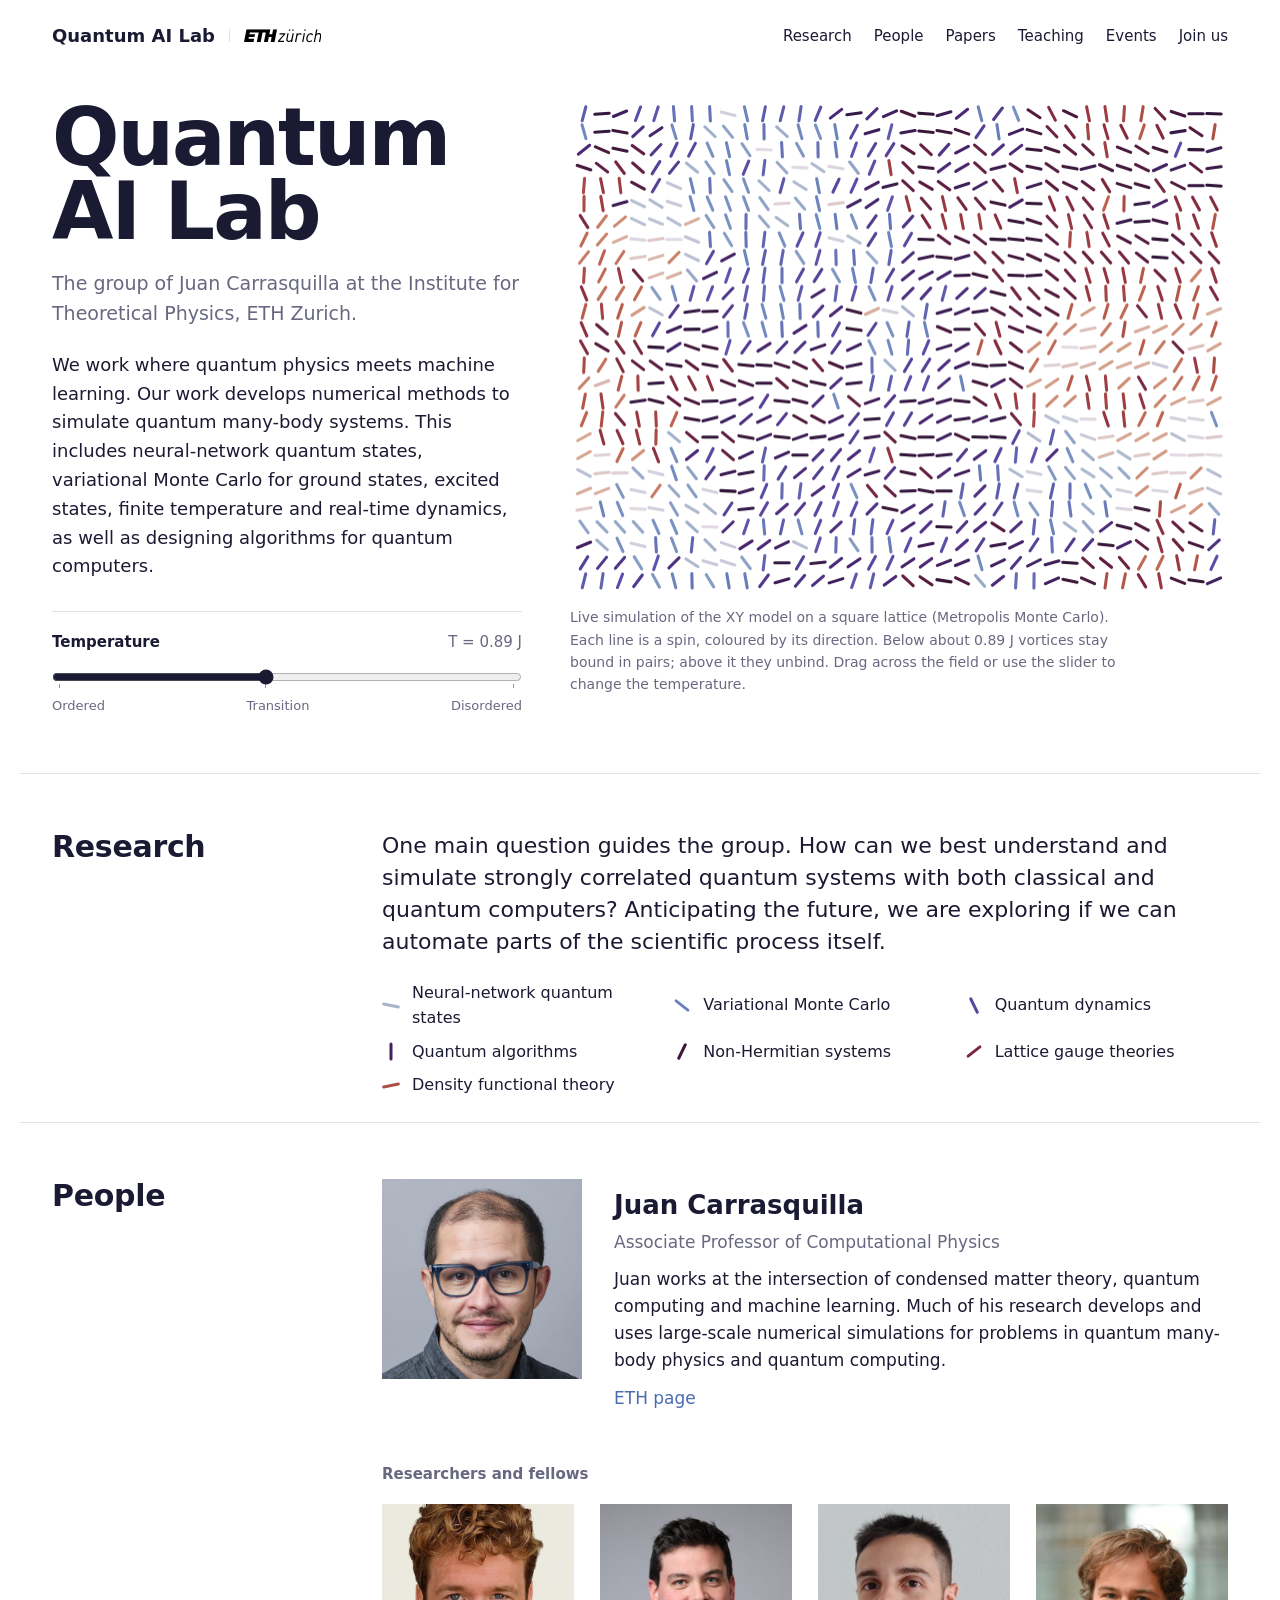
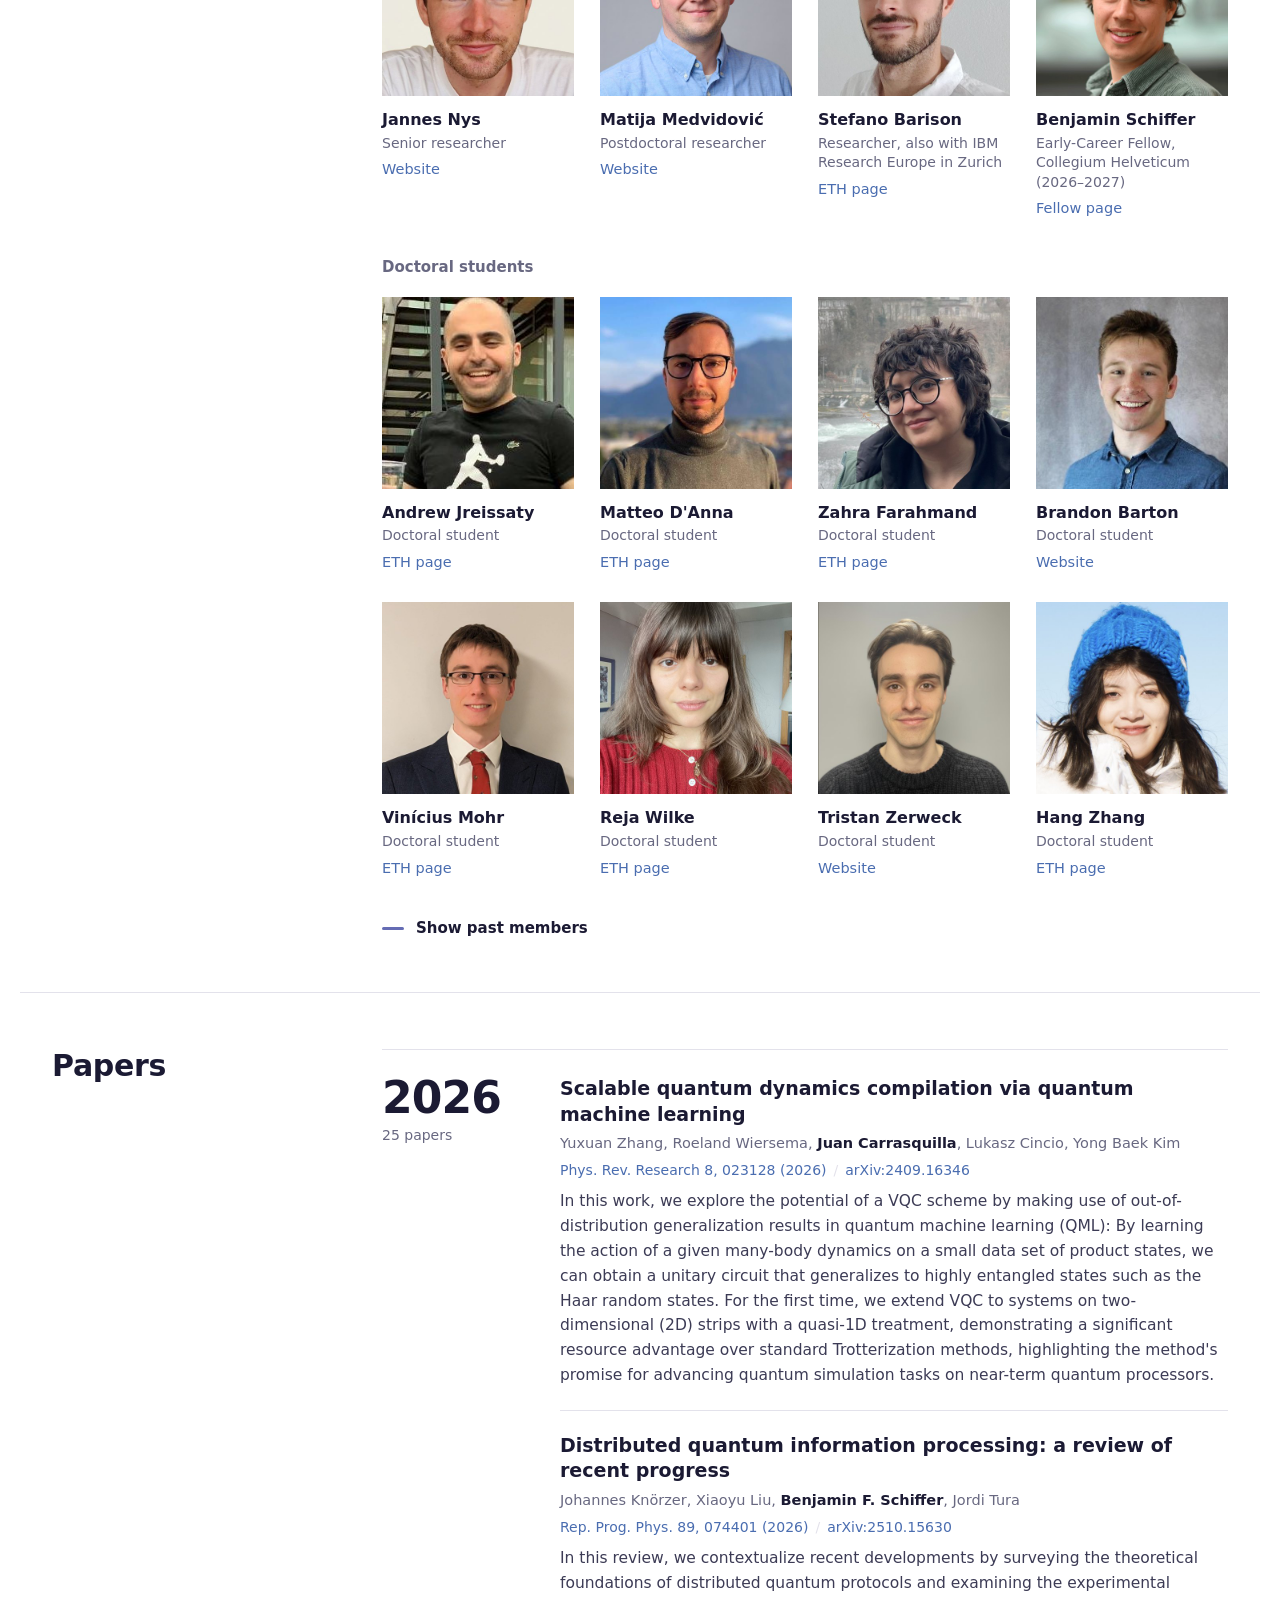
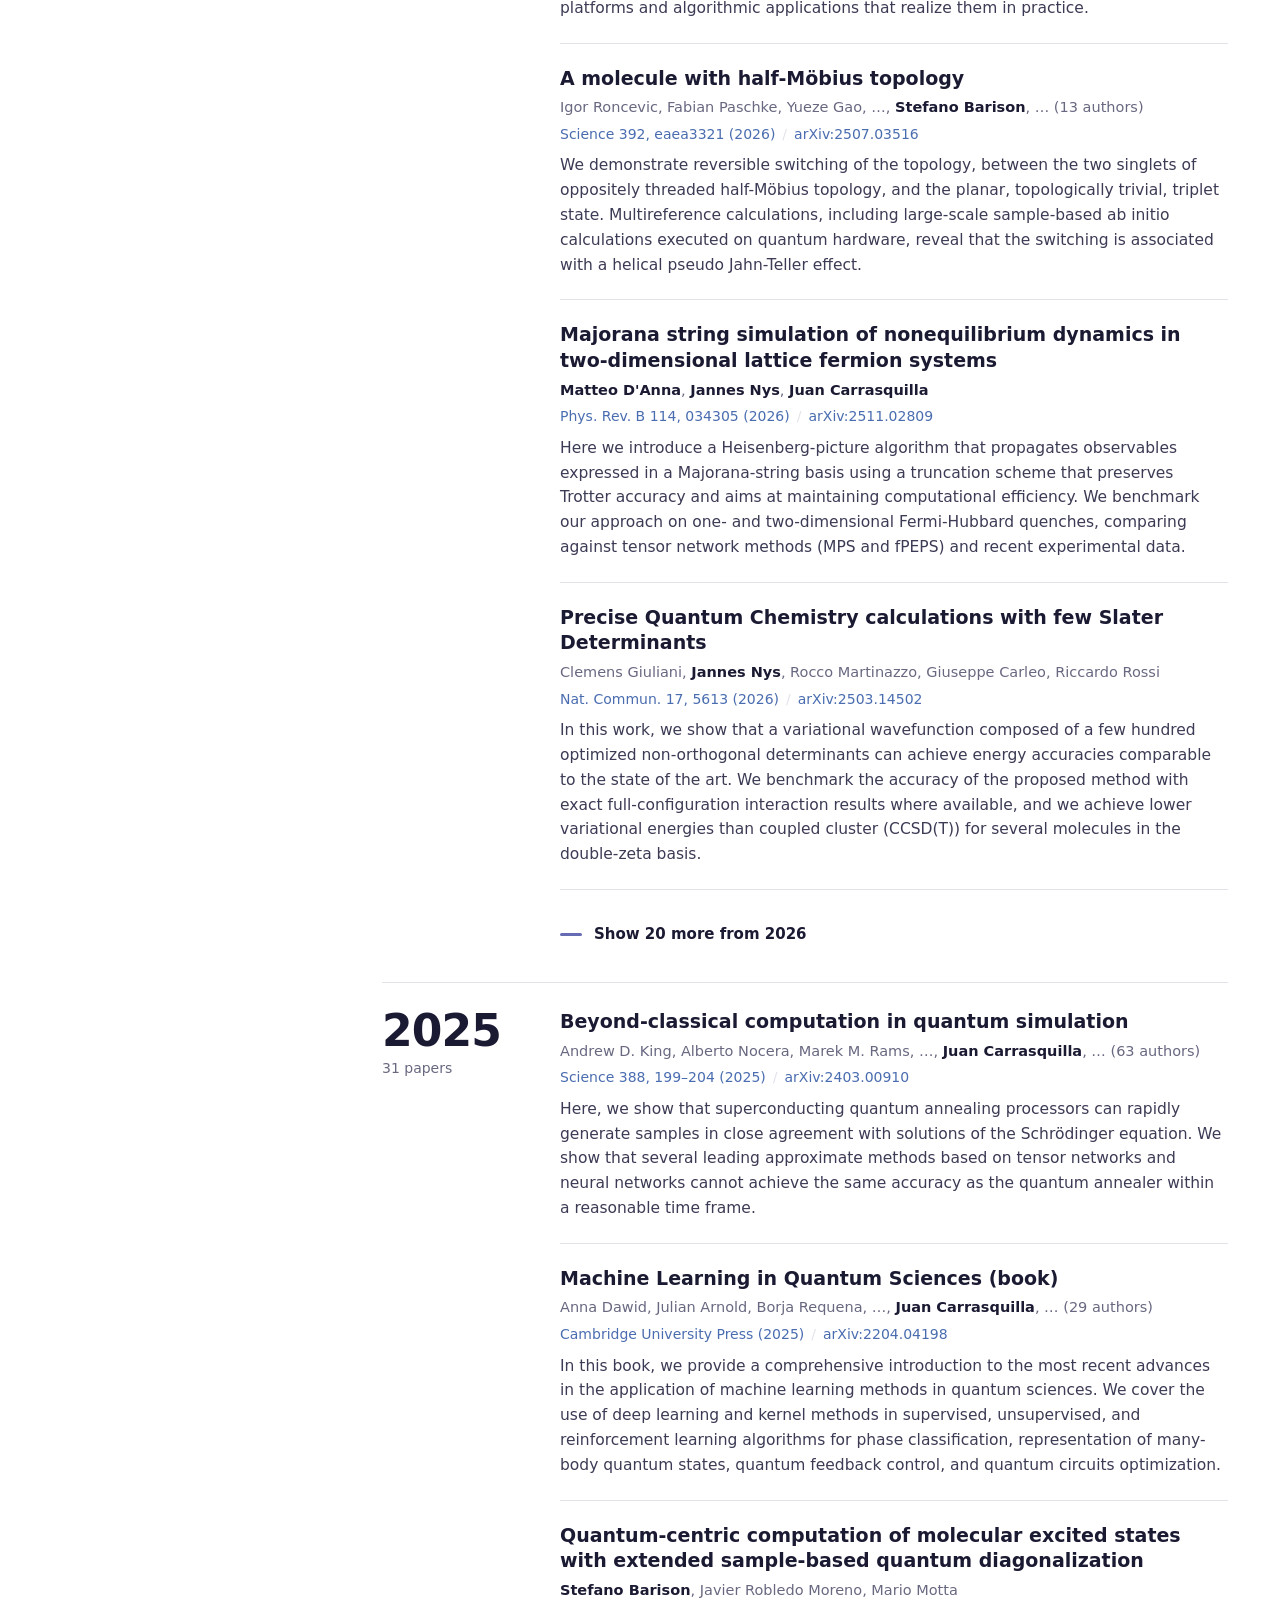
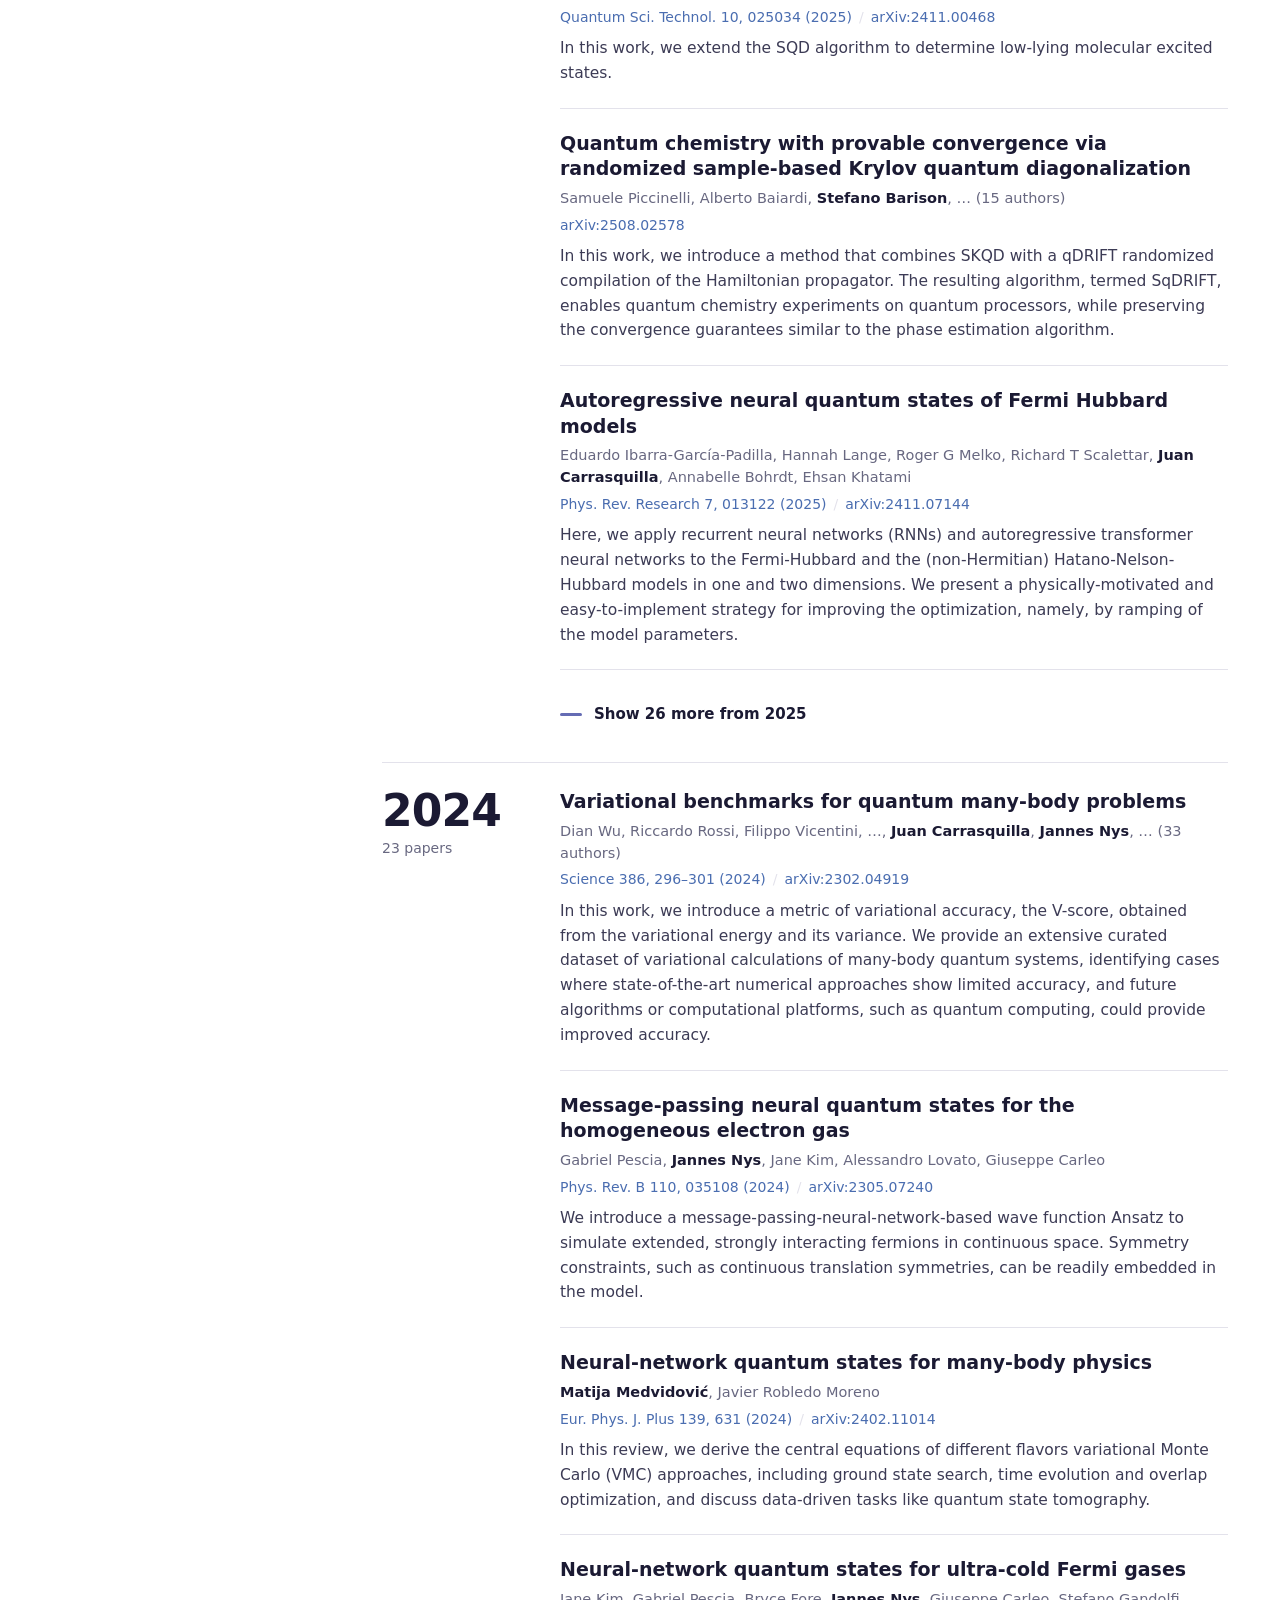
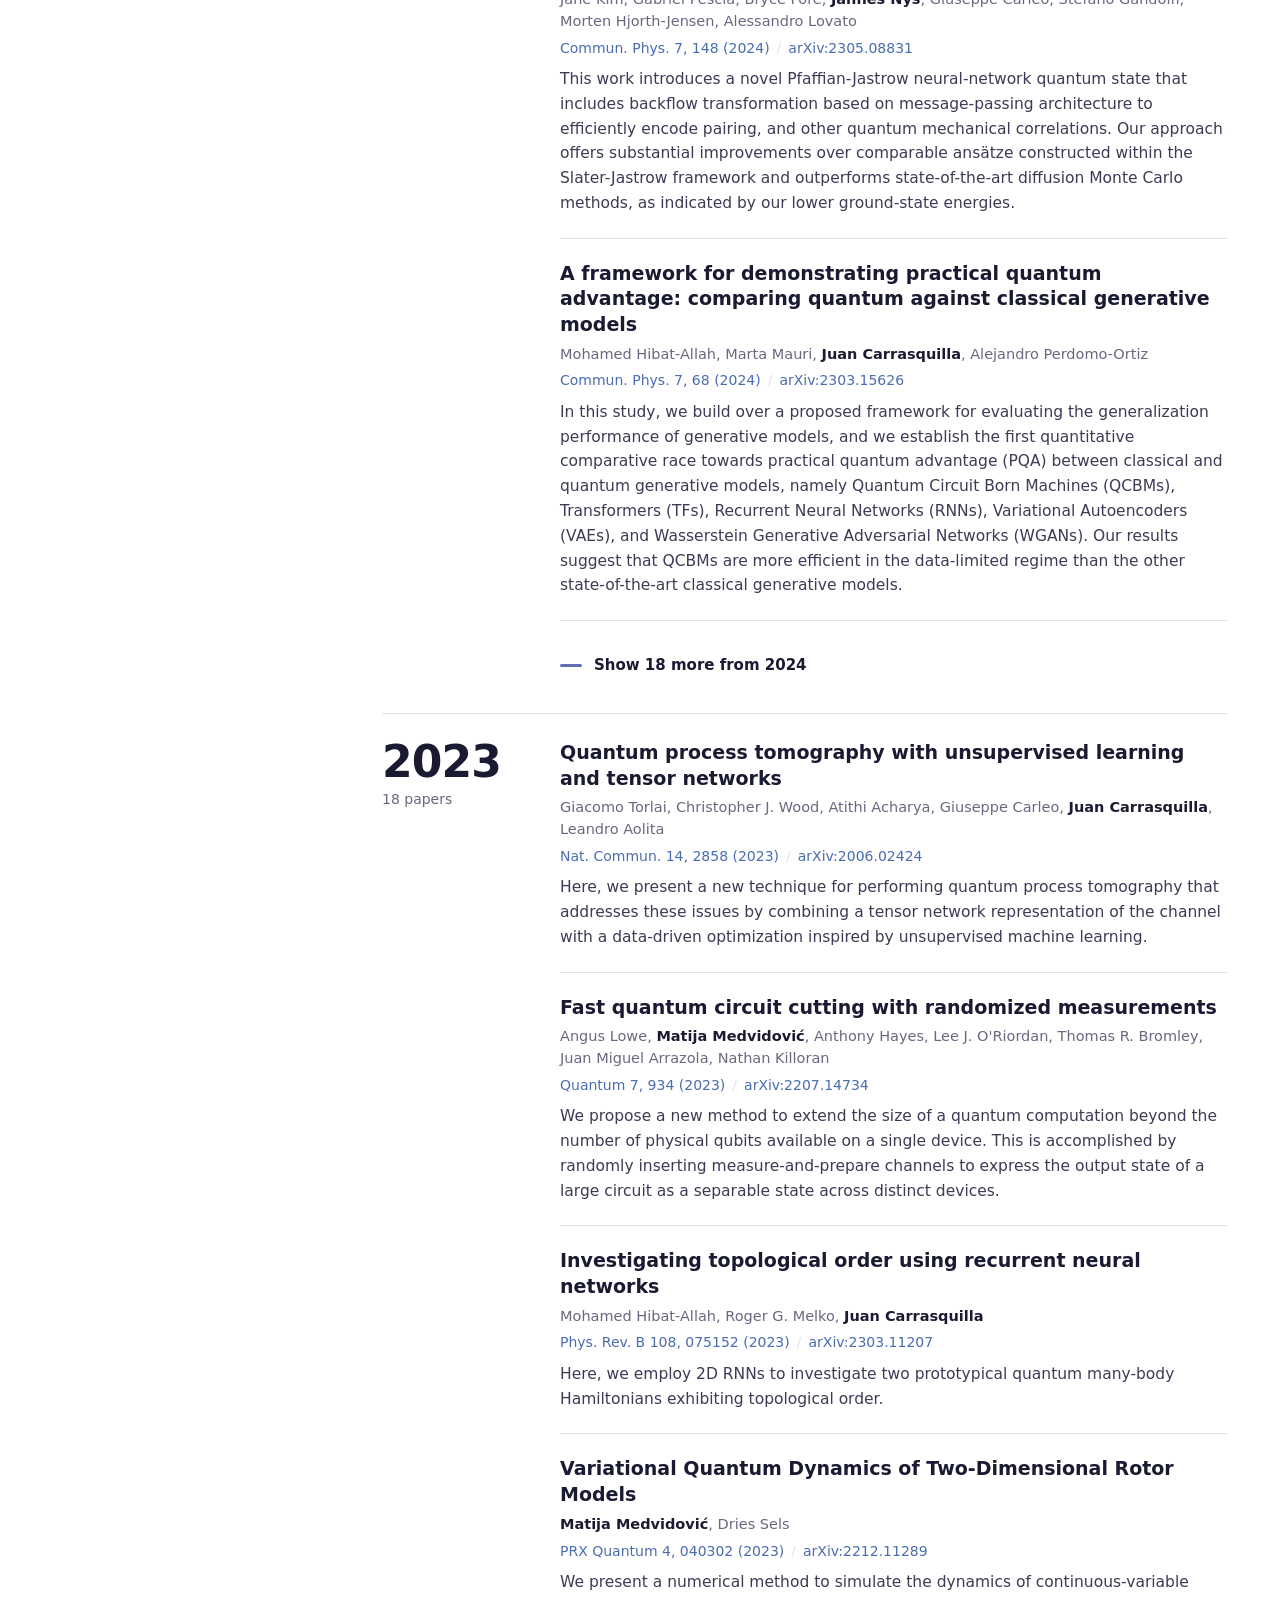
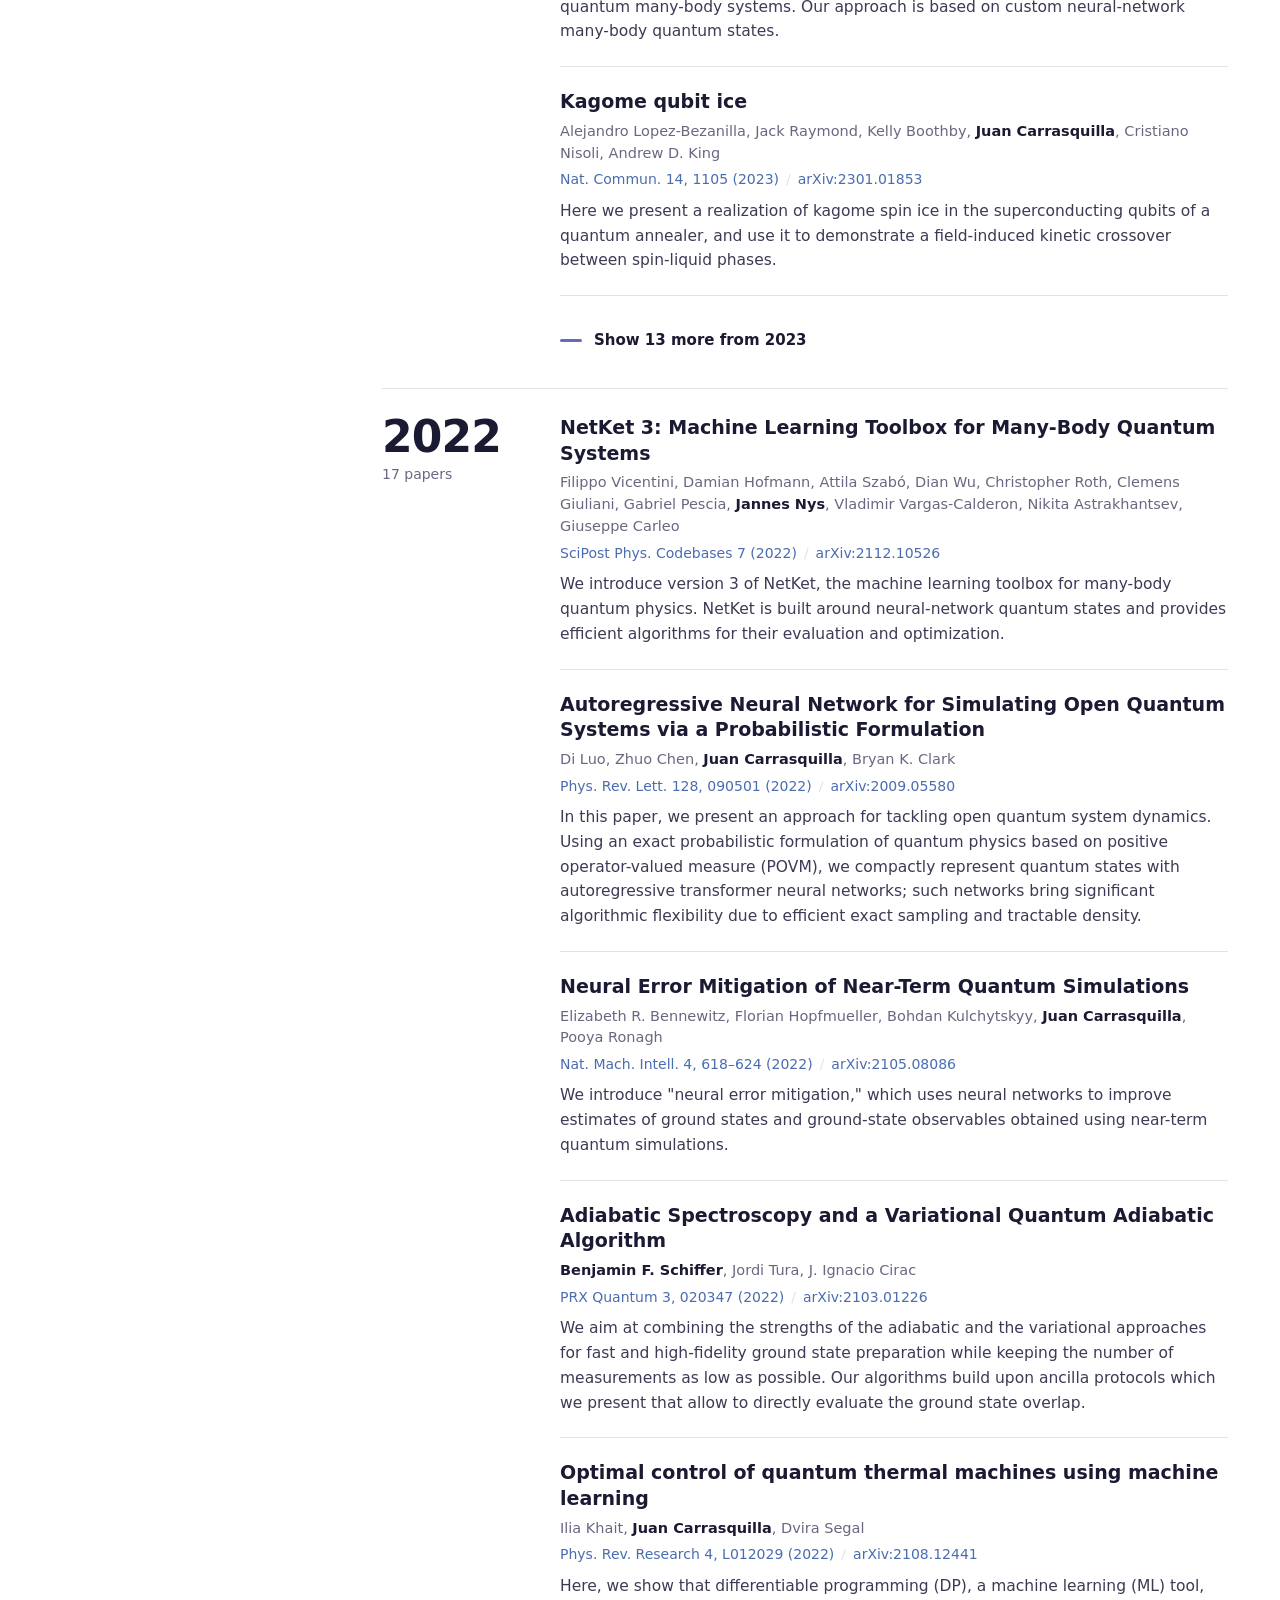
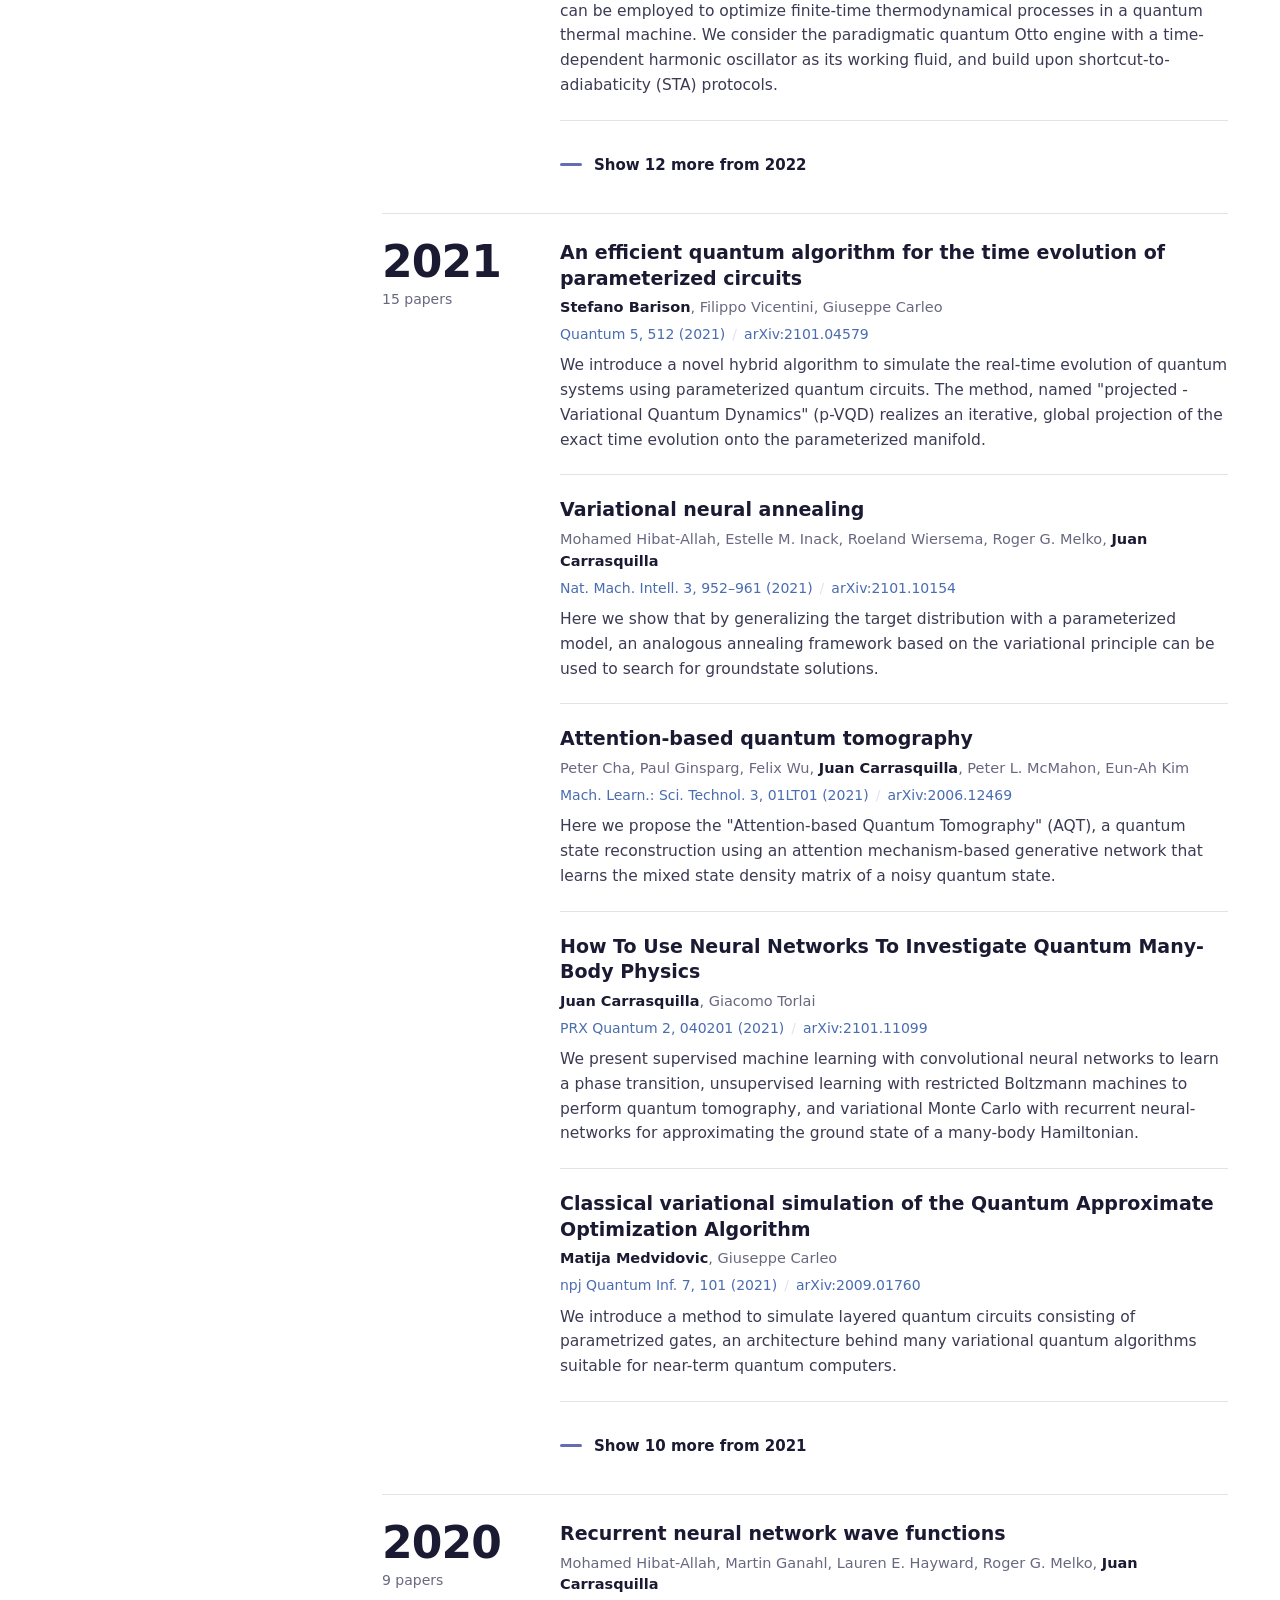
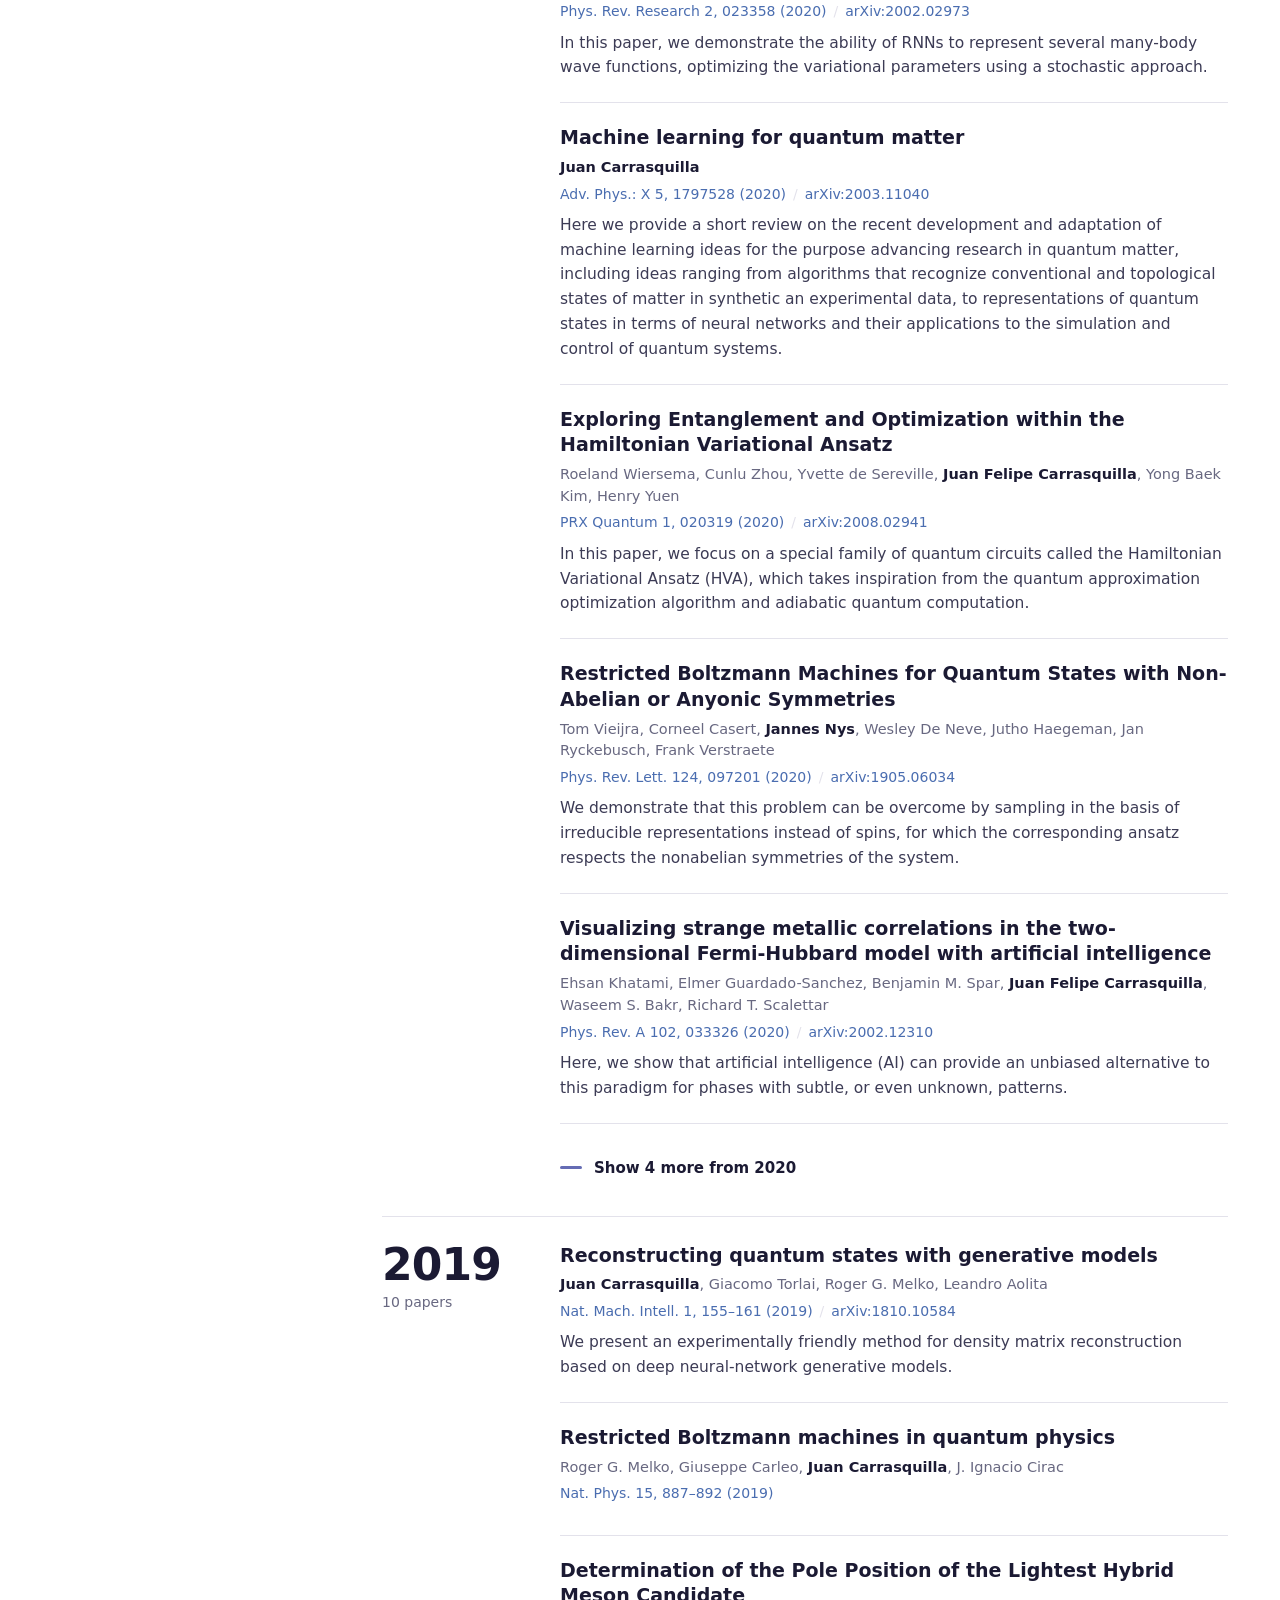
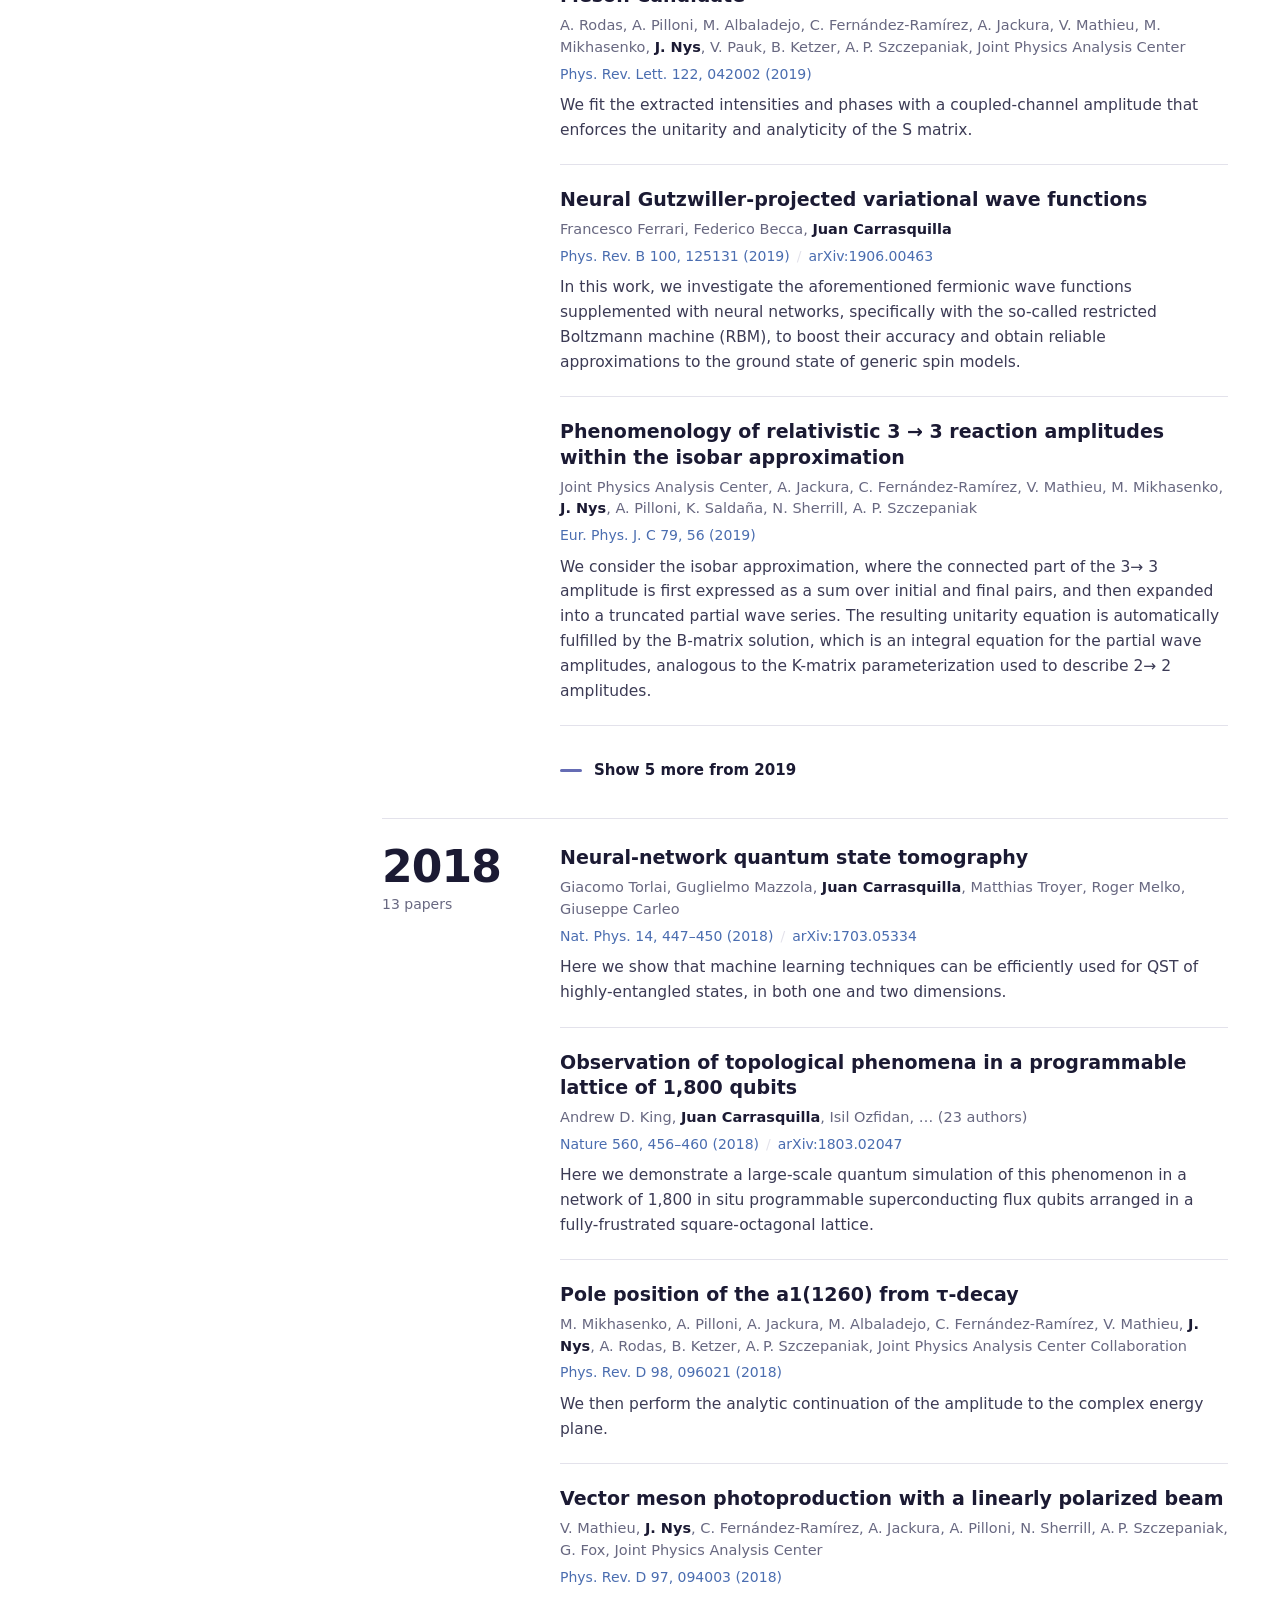
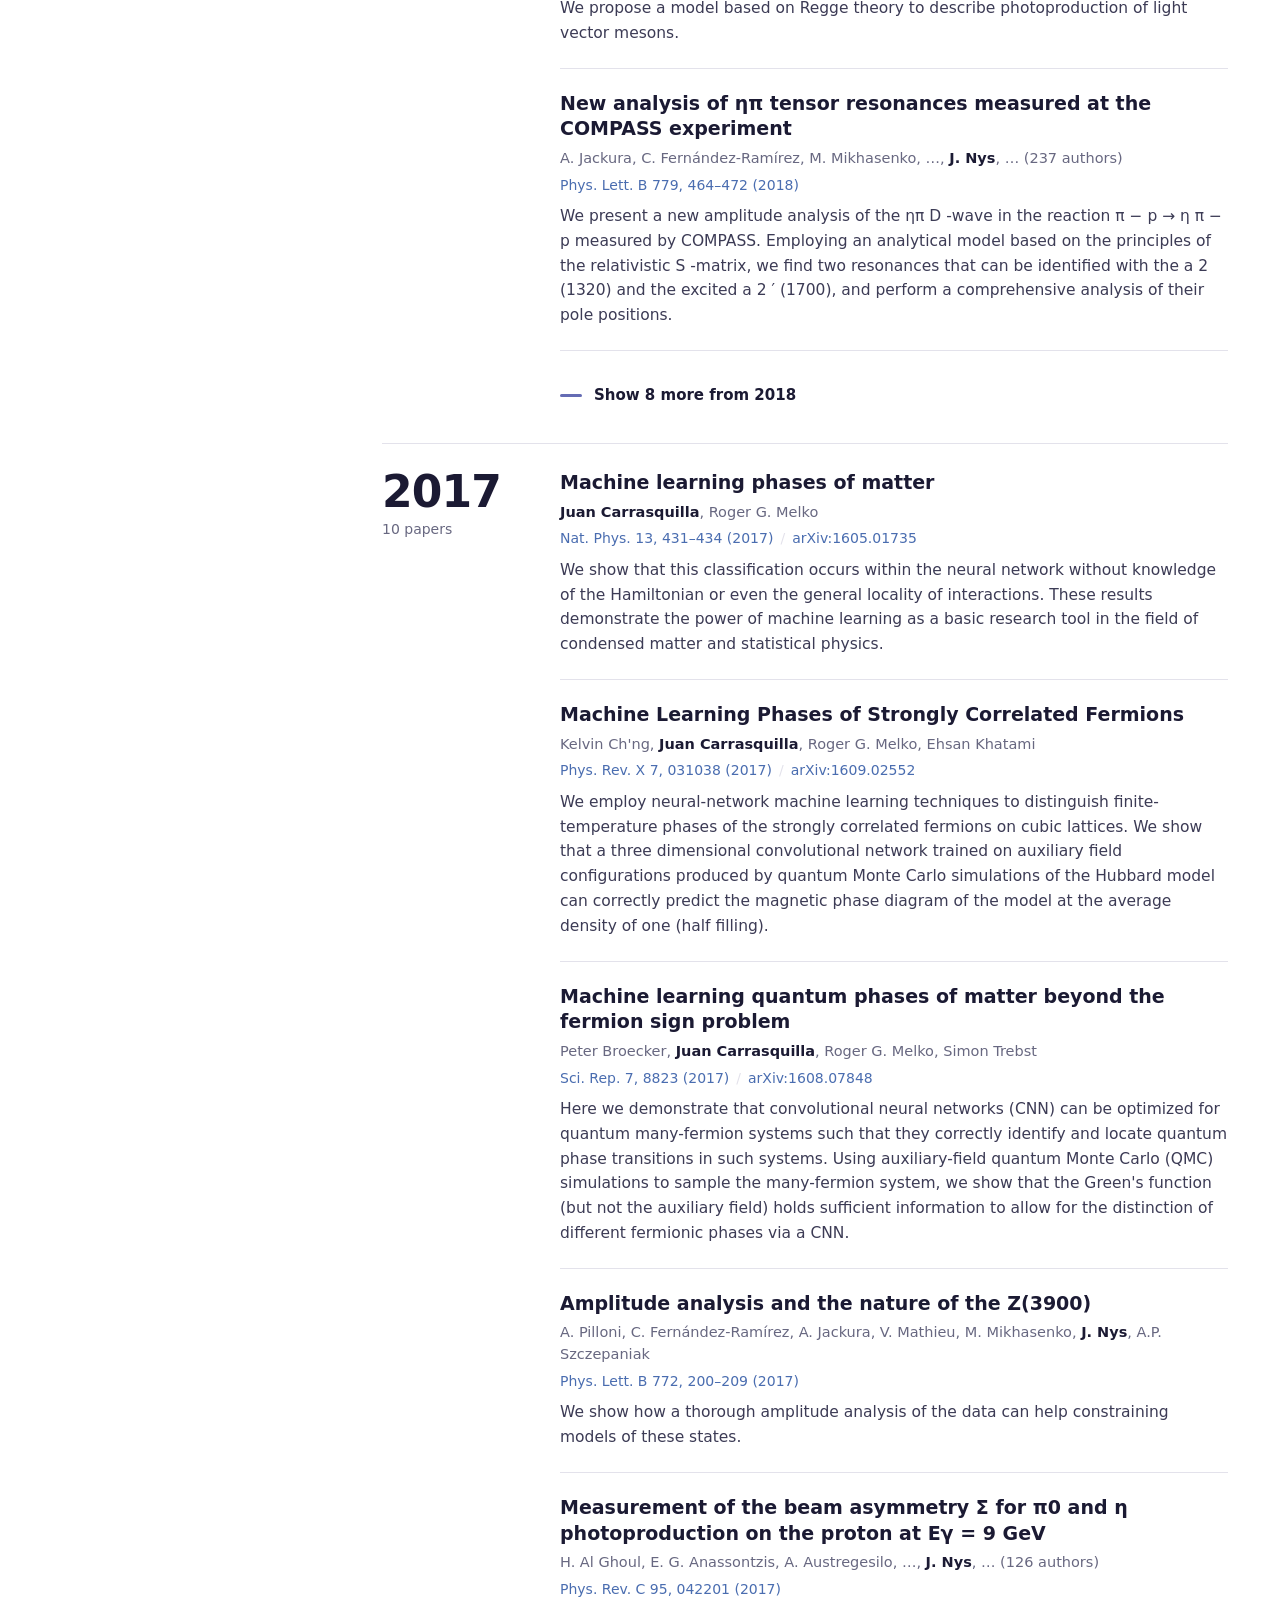
==== commit b21ae277: "Group page preview: link arrows on event titles, new photos for Stefano and Reja, Bart Andrews under" ====
--- a/group-draft/index.html
+++ b/group-draft/index.html
@@ -147,6 +147,12 @@
           <p>Postdoctoral researcher, now at Universidad Politécnica de Madrid</p>
           <p class="lk"><a href="https://www.linkedin.com/in/quantumaps/">LinkedIn</a></p>
         </li>
+        <li class="site" style="--ring:rgb(224,207,211)">
+          <a href="https://bartandrews.me/" class="face"><img src="img/andrews.jpg" alt="" width="480" height="480" loading="lazy"></a>
+          <h4><a href="https://bartandrews.me/">Bart Andrews</a></h4>
+          <p>SNSF Postdoctoral Fellow, now at Zurich Instruments</p>
+          <p class="lk"><a href="https://bartandrews.me/">Website</a></p>
+        </li>
         </ul>
       </details>
     </div>
@@ -1535,15 +1541,15 @@
       <div class="seminar">
         <h3>Upcoming events</h3>
         <ul class="sem">
-          <li><time datetime="2026-07-27">27 Jul &ndash; 8 Oct 2026</time><div><p class="st"><a href="https://www.kitp.ucsb.edu/activities/aiqmatter26">AI for Quantum Matter</a></p><p class="sw">Ten-week program at the Kavli Institute for Theoretical Physics, Santa Barbara. Juan Carrasquilla is one of the scientific advisors.</p></div></li>
-          <li><time datetime="2026-12">Winter 2026/27</time><div><p class="st">AI for Physics Hackathon</p><p class="sw">A two-day event at ETH Zurich and the University of Zurich, planned with colleagues at UZH; date to be announced. Researchers bring open problems from their own work, and teams of students and postdocs work on them with current AI tools.</p></div></li>
-          <li><time datetime="2027-07-05">5&ndash;30 Jul 2027</time><div><p class="st"><a href="https://www.colorado.edu/conference/bss/2027/boulder-school-2027">Boulder School 2027: Machine Learning and Condensed Matter</a></p><p class="sw">Summer school at the University of Colorado Boulder. Juan Carrasquilla is one of the scientific coordinators.</p></div></li>
+          <li><time datetime="2026-07-27">27 Jul &ndash; 8 Oct 2026</time><div><p class="st"><a href="https://www.kitp.ucsb.edu/activities/aiqmatter26">AI for Quantum <span class="nw">Matter<svg class="ext" viewBox="0 0 12 12" aria-hidden="true" focusable="false"><path d="M3 9 9 3M4.2 3H9v4.8" fill="none" stroke="currentColor" stroke-width="1.5" stroke-linecap="round" stroke-linejoin="round"/></svg></span></a></p><p class="sw">Ten-week program at the Kavli Institute for Theoretical Physics, Santa Barbara.</p></div></li>
+          <li><time datetime="2026-12">Winter 2026/27</time><div><p class="st">AI for Physics Hackathon</p><p class="sw">A two-day event at ETH Zurich and the University of Zurich; date to be announced. Researchers bring open problems from their own work, and teams of students and postdocs work on them with current AI tools.</p></div></li>
+          <li><time datetime="2027-07-05">5&ndash;30 Jul 2027</time><div><p class="st"><a href="https://www.colorado.edu/conference/bss/2027/boulder-school-2027">Boulder School 2027: Machine Learning and Condensed <span class="nw">Matter<svg class="ext" viewBox="0 0 12 12" aria-hidden="true" focusable="false"><path d="M3 9 9 3M4.2 3H9v4.8" fill="none" stroke="currentColor" stroke-width="1.5" stroke-linecap="round" stroke-linejoin="round"/></svg></span></a></p><p class="sw">Summer school at the University of Colorado Boulder.</p></div></li>
         </ul>
         <details class="more sem-more"><summary><span class="m">Show 5 past events</span><span class="l">Hide past events</span></summary>
           <ul class="sem">
           <li><time datetime="2026-01-13">13 Jan 2026</time><div><p class="st">AMA and panel with computational physicists</p><p class="sw">Miles Stoudenmire, Ehsan Khatami, Schuyler Moss and Ying-Jer Kao on computational many-body physics, machine learning and research careers. Organised by Juan Carrasquilla.</p></div></li>
           <li><time datetime="2025-06-16">16&ndash;18 Jun 2025</time><div><p class="st">Challenges in Simulating Quantum Matter</p><p class="sw">Pauli Center workshop at ETH Zurich, organised by Juan Carrasquilla, Matija Medvidović, Jannes Nys, Bart Andrews and Agnes Valenti (Flatiron Institute).</p></div></li>
-          <li><time datetime="2025-06-02">2&ndash;6 Jun 2025</time><div><p class="st"><a href="https://archiveweb.epfl.ch/sim-mbqp25.epfl.ch/">Simulating Many-Body Quantum Physics: A Classical and Quantum Perspective</a></p><p class="sw">EPFL–ETH Zurich summer school at EPFL, co-organised by Reja Wilke.</p></div></li>
+          <li><time datetime="2025-06-02">2&ndash;6 Jun 2025</time><div><p class="st"><a href="https://archiveweb.epfl.ch/sim-mbqp25.epfl.ch/">Simulating Many-Body Quantum Physics: A Classical and Quantum <span class="nw">Perspective<svg class="ext" viewBox="0 0 12 12" aria-hidden="true" focusable="false"><path d="M3 9 9 3M4.2 3H9v4.8" fill="none" stroke="currentColor" stroke-width="1.5" stroke-linecap="round" stroke-linejoin="round"/></svg></span></a></p><p class="sw">EPFL–ETH Zurich summer school at EPFL, co-organised by Reja Wilke.</p></div></li>
           <li><time datetime="2025-04-08">8 Apr 2025</time><div><p class="st">Joint workshop with the group of Eugene Demler</p><p class="sw">Short talks from both groups on research directions and open problems. Organised by Matija Medvidović and Oleksii Malyshev.</p></div></li>
           <li><time datetime="2025-02-10">10 Feb 2025</time><div><p class="st">Joint workshop with the group of Wenchao Xu</p><p class="sw">Two talks each from our group and from Wenchao Xu's Rydberg-atom experiment at ETH Zurich. Organised by Juan Carrasquilla and Wenchao Xu.</p></div></li>
           </ul>
@@ -1578,18 +1584,18 @@
           <li><time datetime="2025-11-11">11 Nov 2025</time><div><p class="st">Introduction to Pauli propagation</p><p class="sw">Matteo D'Anna</p></div></li>
           <li><time datetime="2025-11-04">4 Nov 2025</time><div><p class="st">VMC with analogue neural quantum states</p><p class="sw">Tristan Zerweck and Vinícius Mohr</p></div></li>
           <li><time datetime="2025-10-28">28 Oct 2025</time><div><p class="st">Quantum computing methods for chemistry</p><p class="sw">Stefano Barison</p></div></li>
-          <li><time datetime="2025-10-21">21 Oct 2025</time><div><p class="st"><a href="https://arxiv.org/abs/2509.07709">Paper discussion: arXiv:2509.07709</a></p><p class="sw">Maggie Lawrence</p></div></li>
+          <li><time datetime="2025-10-21">21 Oct 2025</time><div><p class="st"><a href="https://arxiv.org/abs/2509.07709">Paper discussion: <span class="nw">arXiv:2509.07709<svg class="ext" viewBox="0 0 12 12" aria-hidden="true" focusable="false"><path d="M3 9 9 3M4.2 3H9v4.8" fill="none" stroke="currentColor" stroke-width="1.5" stroke-linecap="round" stroke-linejoin="round"/></svg></span></a></p><p class="sw">Maggie Lawrence</p></div></li>
           <li><time datetime="2025-10-14">14 Oct 2025</time><div><p class="st">Adiabatic transport of neural network quantum states</p><p class="sw">Matija Medvidović</p></div></li>
           <li><time datetime="2025-10-07">7 Oct 2025</time><div><p class="st">QMPS pruning</p><p class="sw">Ruize</p></div></li>
           <li><time datetime="2025-09-30">30 Sep 2025</time><div><p class="st">Accurate ground states of SU(2) lattice gauge theory in 2+1D and 3+1D</p><p class="sw">Jannes Nys</p></div></li>
           <li><time datetime="2025-09-16">16 Sep 2025</time><div><p class="st">Optimization of neural networks in VMC</p><p class="sw">Gil Goldshlager <span class="guest">Guest, UC Berkeley, group of Lin Lin</span></p></div></li>
-          <li><time datetime="2025-09-02">2 Sep 2025</time><div><p class="st"><a href="https://arxiv.org/abs/2507.07669">Universal Spin Models are Universal Approximators in Machine Learning</a></p><p class="sw">Tobias Reinhart <span class="guest">Guest, University of Innsbruck</span></p></div></li>
+          <li><time datetime="2025-09-02">2 Sep 2025</time><div><p class="st"><a href="https://arxiv.org/abs/2507.07669">Universal Spin Models are Universal Approximators in Machine <span class="nw">Learning<svg class="ext" viewBox="0 0 12 12" aria-hidden="true" focusable="false"><path d="M3 9 9 3M4.2 3H9v4.8" fill="none" stroke="currentColor" stroke-width="1.5" stroke-linecap="round" stroke-linejoin="round"/></svg></span></a></p><p class="sw">Tobias Reinhart <span class="guest">Guest, University of Innsbruck</span></p></div></li>
           <li><time datetime="2025-05-27">27 May 2025</time><div><p class="st">Kernel-based dequantization of variational QML without random Fourier features</p><p class="sw">Elies Gil-Fuster</p></div></li>
           <li><time datetime="2025-05-20">20 May 2025</time><div><p class="st">Master's thesis presentations by Massimo and Sami</p><p class="sw"><span class="tag">Event</span></p></div></li>
           <li><time datetime="2025-05-13">13 May 2025</time><div><p class="st">Complex-time Krylov spaces: a new tool to target low-energy subspaces of quantum many-body systems</p><p class="sw">Sebastian Paeckel <span class="guest">Guest</span></p></div></li>
           <li><time datetime="2025-05-06">6 May 2025</time><div><p class="st">Unravelling methods for classical simulation of noisy quantum dynamics</p><p class="sw">Matt Duschenes</p></div></li>
           <li><time datetime="2025-04-29">29 Apr 2025</time><div><p class="st">Neuromorphic VMC</p><p class="sw">Tristan Zerweck and Vinícius Mohr</p></div></li>
-          <li><time datetime="2025-04-22">22 Apr 2025</time><div><p class="st"><a href="https://doi.org/10.1038/s41467-024-51932-3">Paper discussion: Machine learning on quantum experimental data toward solving quantum many-body problems</a></p><p class="sw">Maggie Lawrence</p></div></li>
+          <li><time datetime="2025-04-22">22 Apr 2025</time><div><p class="st"><a href="https://doi.org/10.1038/s41467-024-51932-3">Paper discussion: Machine learning on quantum experimental data toward solving quantum many-body <span class="nw">problems<svg class="ext" viewBox="0 0 12 12" aria-hidden="true" focusable="false"><path d="M3 9 9 3M4.2 3H9v4.8" fill="none" stroke="currentColor" stroke-width="1.5" stroke-linecap="round" stroke-linejoin="round"/></svg></span></a></p><p class="sw">Maggie Lawrence</p></div></li>
           <li><time datetime="2025-04-15">15 Apr 2025</time><div><p class="st">Scaling and interpretability of sparse neural network wave functions</p><p class="sw">Brandon Barton</p></div></li>
           <li><time datetime="2025-03-25">25 Mar 2025</time><div><p class="st">Random autoregressive neural quantum states</p><p class="sw">Andrew Jreissaty</p></div></li>
           <li><time datetime="2025-03-18">18 Mar 2025</time><div><p class="st">Tensor network framework for computational fluid dynamics</p><p class="sw">Raghavendra Peddinti Dheeraj</p></div></li>
@@ -1611,10 +1617,10 @@
         </details>
       </div>
       <div class="seminar">
-        <h3><a href="https://blogs.ethz.ch/lowenergydiscussions/">Low Energy Discussions</a></h3>
-        <p class="intro">A talk series on condensed matter and statistical physics for PhD students and early-career researchers in Zurich (ETH, UZH, PSI). The series started in March 2025 and is organised by Reja Wilke, Valerio Pagni and Sambuddha Chattopadhyay. Since spring 2026 it is a lunch seminar, with Juan Carrasquilla among its sponsors.</p>
+        <h3><a href="https://blogs.ethz.ch/lowenergydiscussions/">Low Energy <span class="nw">Discussions<svg class="ext" viewBox="0 0 12 12" aria-hidden="true" focusable="false"><path d="M3 9 9 3M4.2 3H9v4.8" fill="none" stroke="currentColor" stroke-width="1.5" stroke-linecap="round" stroke-linejoin="round"/></svg></span></a></h3>
+        <p class="intro">A talk series on condensed matter and statistical physics organised by Reja Wilke, Valerio Pagni and Sambuddha Chattopadhyay.</p>
         <h4 class="sub-h">Coming up</h4>
-        <p class="none">No talks announced yet for this semester.</p>
+        <p class="none">Talks TBA for this semester.</p>
         <details class="more sem-more"><summary><span class="m">Show 31 past talks</span><span class="l">Hide past talks</span></summary>
           <ul class="sem">
           <li><time datetime="2026-05-20">20 May 2026</time><div><p class="st">Quantum Hall states in optical lattices: Revealing hidden long-range order</p><p class="sw">Felix Palm, Université Libre de Bruxelles</p></div></li>
@@ -1655,8 +1661,8 @@
         <h3>Talks and posters</h3>
         <ul class="sem">
           <li><time datetime="2026-12">Dec 2026</time><div><p class="st">Addressing Quantum Many-Body Problems via Analog Devices</p><p class="sw">Tristan Zerweck, poster at QTML 2026, Stellenbosch</p></div></li>
-          <li><time datetime="2026-03">Mar 2026</time><div><p class="st"><a href="https://meetings-archive.aps.org/smt/2026/mar-g42/">Data-Driven Pretraining of Time-Dependent Neural Quantum States</a></p><p class="sw">Reja Wilke, talk at APS Global Physics Summit</p></div></li>
-          <li><time datetime="2025-03">Mar 2025</time><div><p class="st"><a href="https://meetings-archive.aps.org/smt/2025/mar-l37/">Adiabatic transport of neural network quantum states</a></p><p class="sw">Matija Medvidović, talk at APS Global Physics Summit, Anaheim</p></div></li>
+          <li><time datetime="2026-03">Mar 2026</time><div><p class="st"><a href="https://meetings-archive.aps.org/smt/2026/mar-g42/">Data-Driven Pretraining of Time-Dependent Neural Quantum <span class="nw">States<svg class="ext" viewBox="0 0 12 12" aria-hidden="true" focusable="false"><path d="M3 9 9 3M4.2 3H9v4.8" fill="none" stroke="currentColor" stroke-width="1.5" stroke-linecap="round" stroke-linejoin="round"/></svg></span></a></p><p class="sw">Reja Wilke, talk at APS Global Physics Summit</p></div></li>
+          <li><time datetime="2025-03">Mar 2025</time><div><p class="st"><a href="https://meetings-archive.aps.org/smt/2025/mar-l37/">Adiabatic transport of neural network quantum <span class="nw">states<svg class="ext" viewBox="0 0 12 12" aria-hidden="true" focusable="false"><path d="M3 9 9 3M4.2 3H9v4.8" fill="none" stroke="currentColor" stroke-width="1.5" stroke-linecap="round" stroke-linejoin="round"/></svg></span></a></p><p class="sw">Matija Medvidović, talk at APS Global Physics Summit, Anaheim</p></div></li>
         </ul>
       </div>
     </div>
--- a/group-draft/style.css
+++ b/group-draft/style.css
@@ -145,6 +145,8 @@
 .seminar > h3 a { color: var(--ink); }
 .seminar > h3 a:hover { color: var(--blue); }
 .seminar .intro { margin: 0 0 4px; max-width: 70ch; }
+.ext { display: inline-block; width: 0.6em; height: 0.6em; margin-left: 0.28em; vertical-align: 0.05em; }
+.nw { white-space: nowrap; }
 .seminar .none { margin: 0; padding: 11px 0; border-top: 1px solid var(--line); border-bottom: 1px solid var(--line); font-size: 15px; color: var(--muted); }
 .sem .sw strong { font-weight: 600; color: var(--ink); }
 .past > summary { margin-top: -8px; }
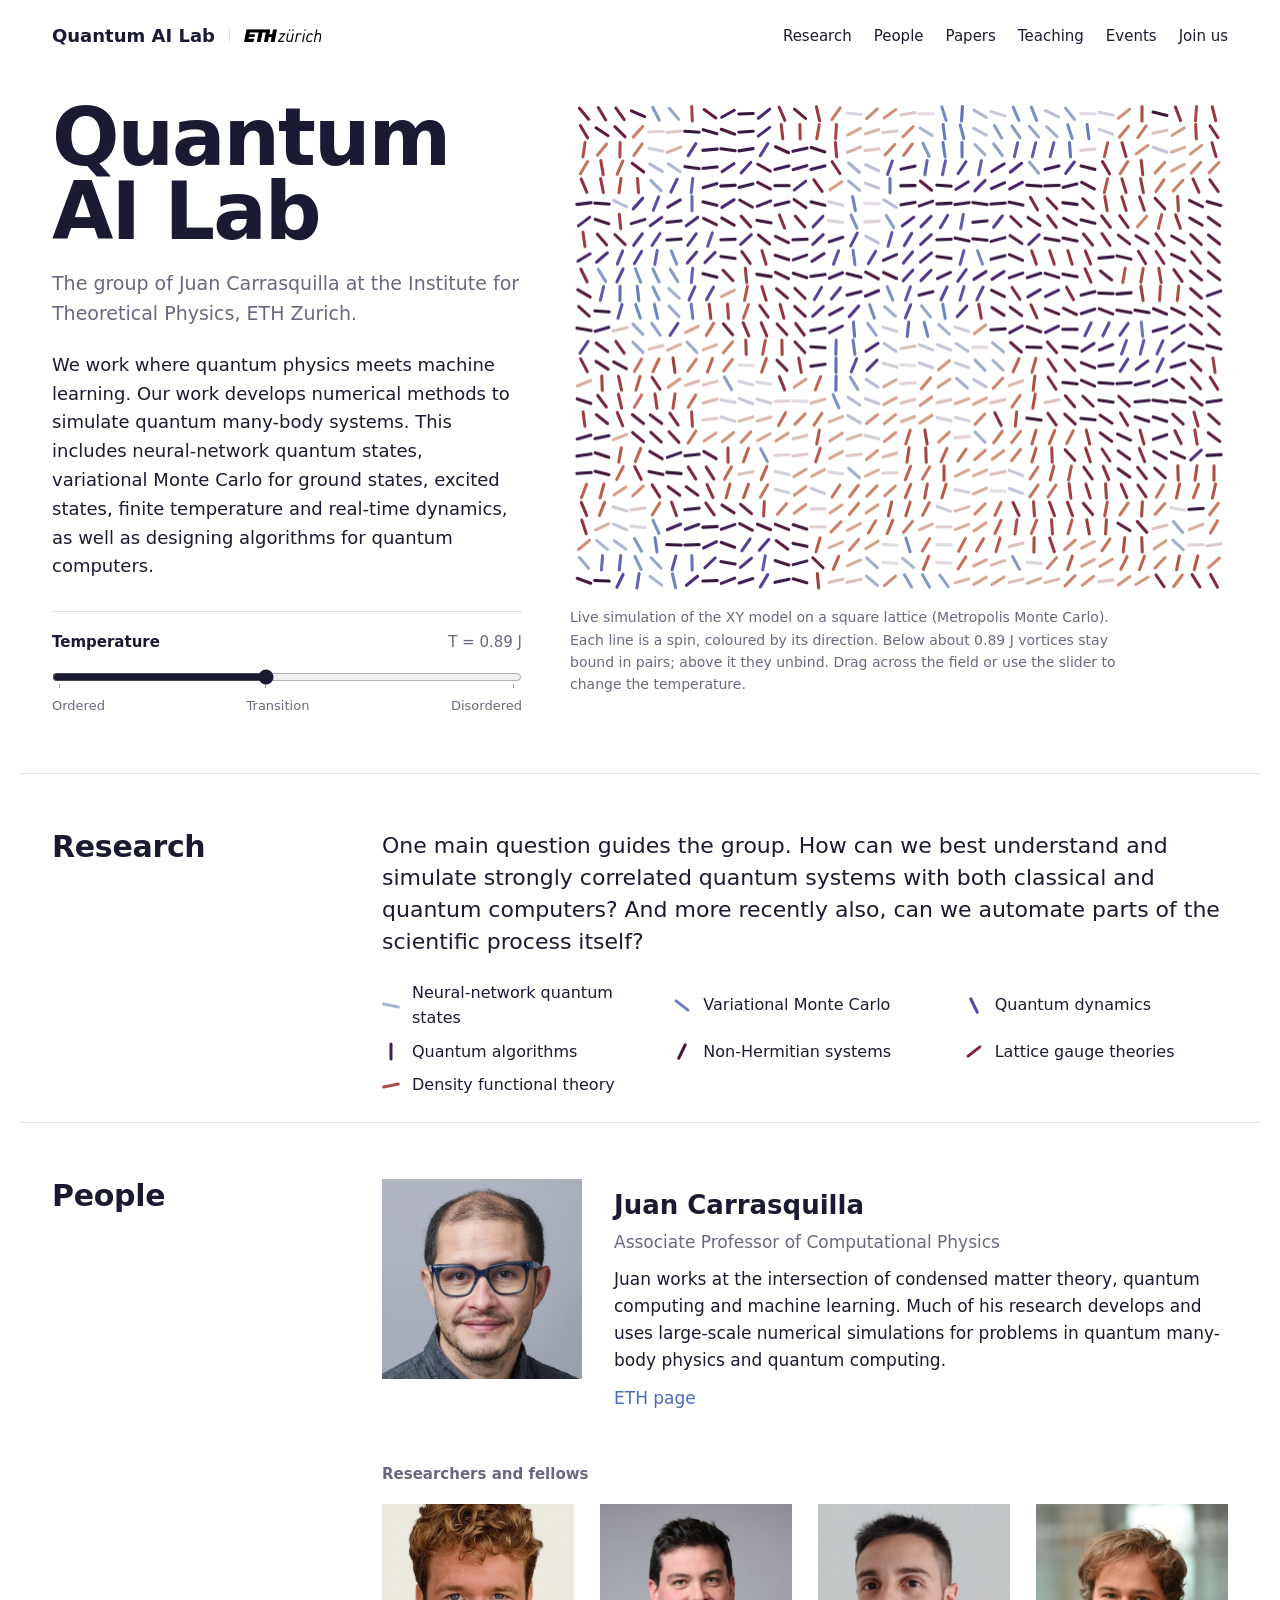
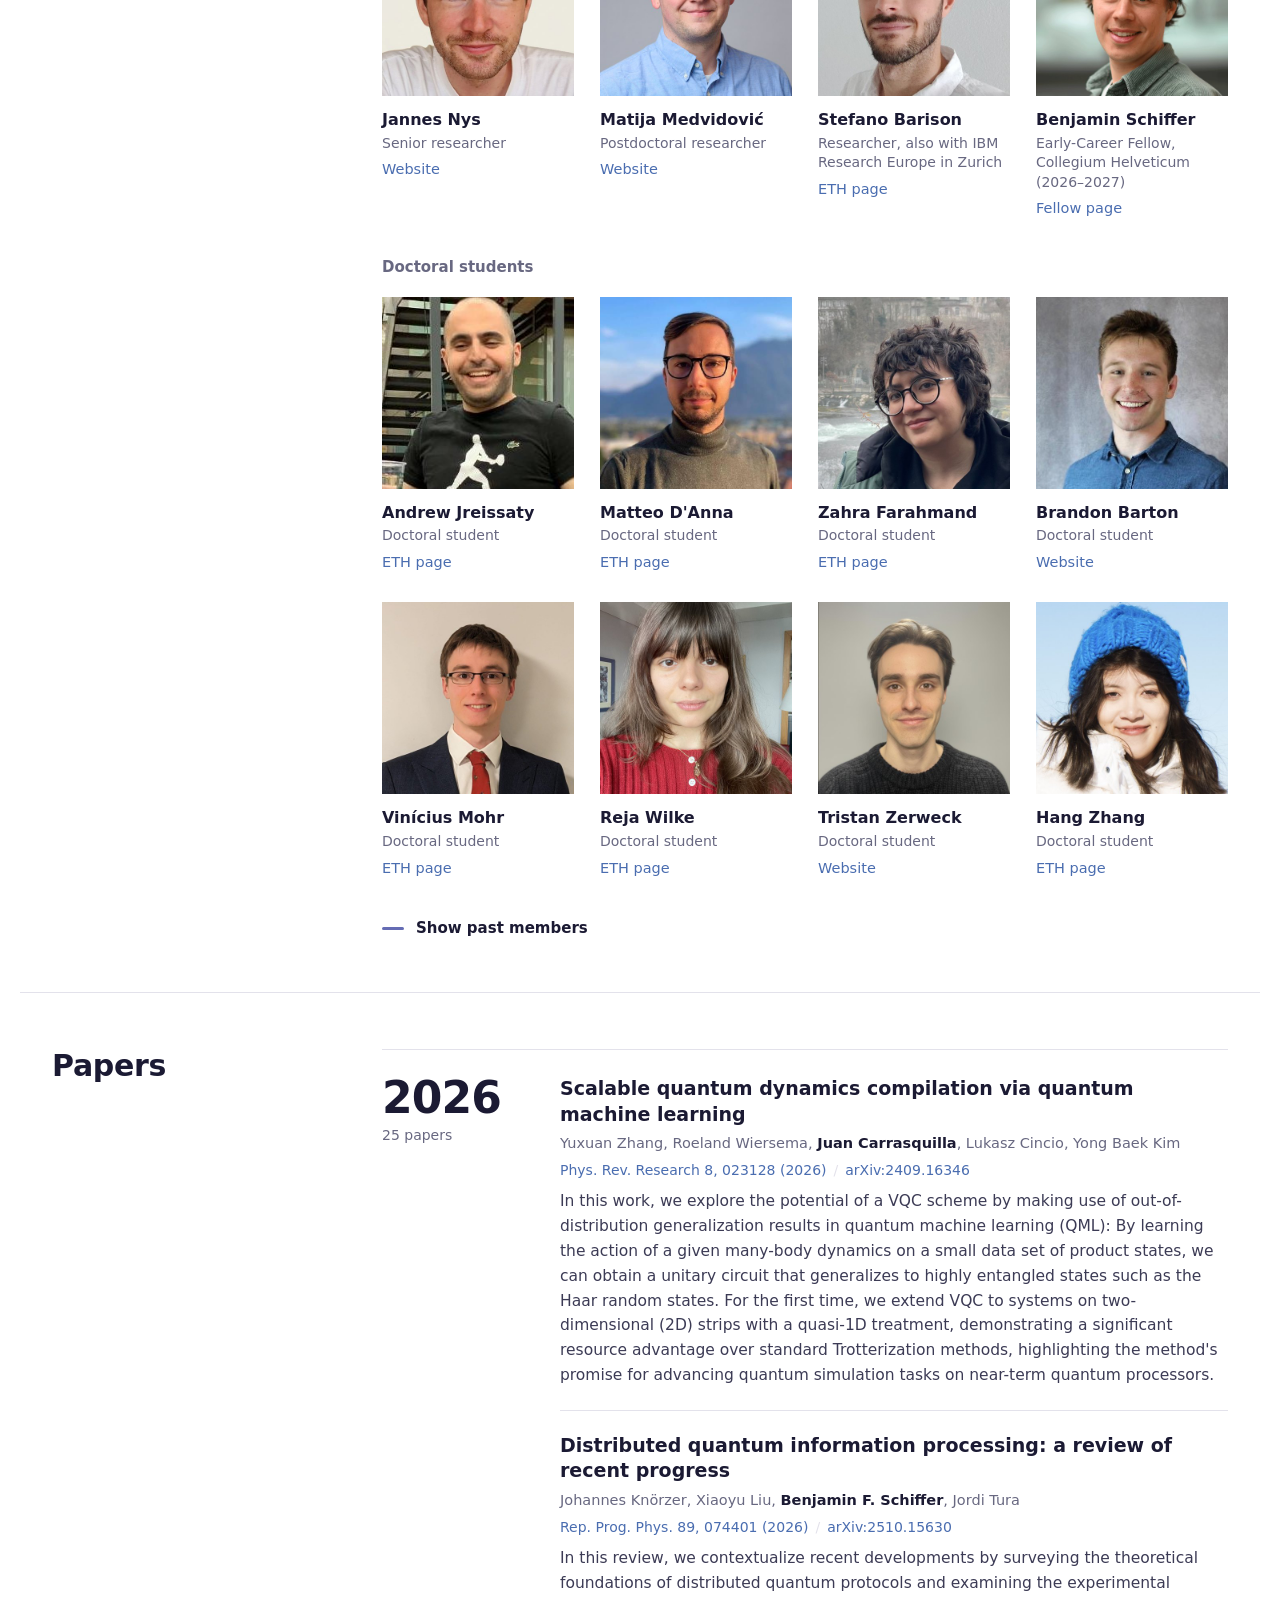
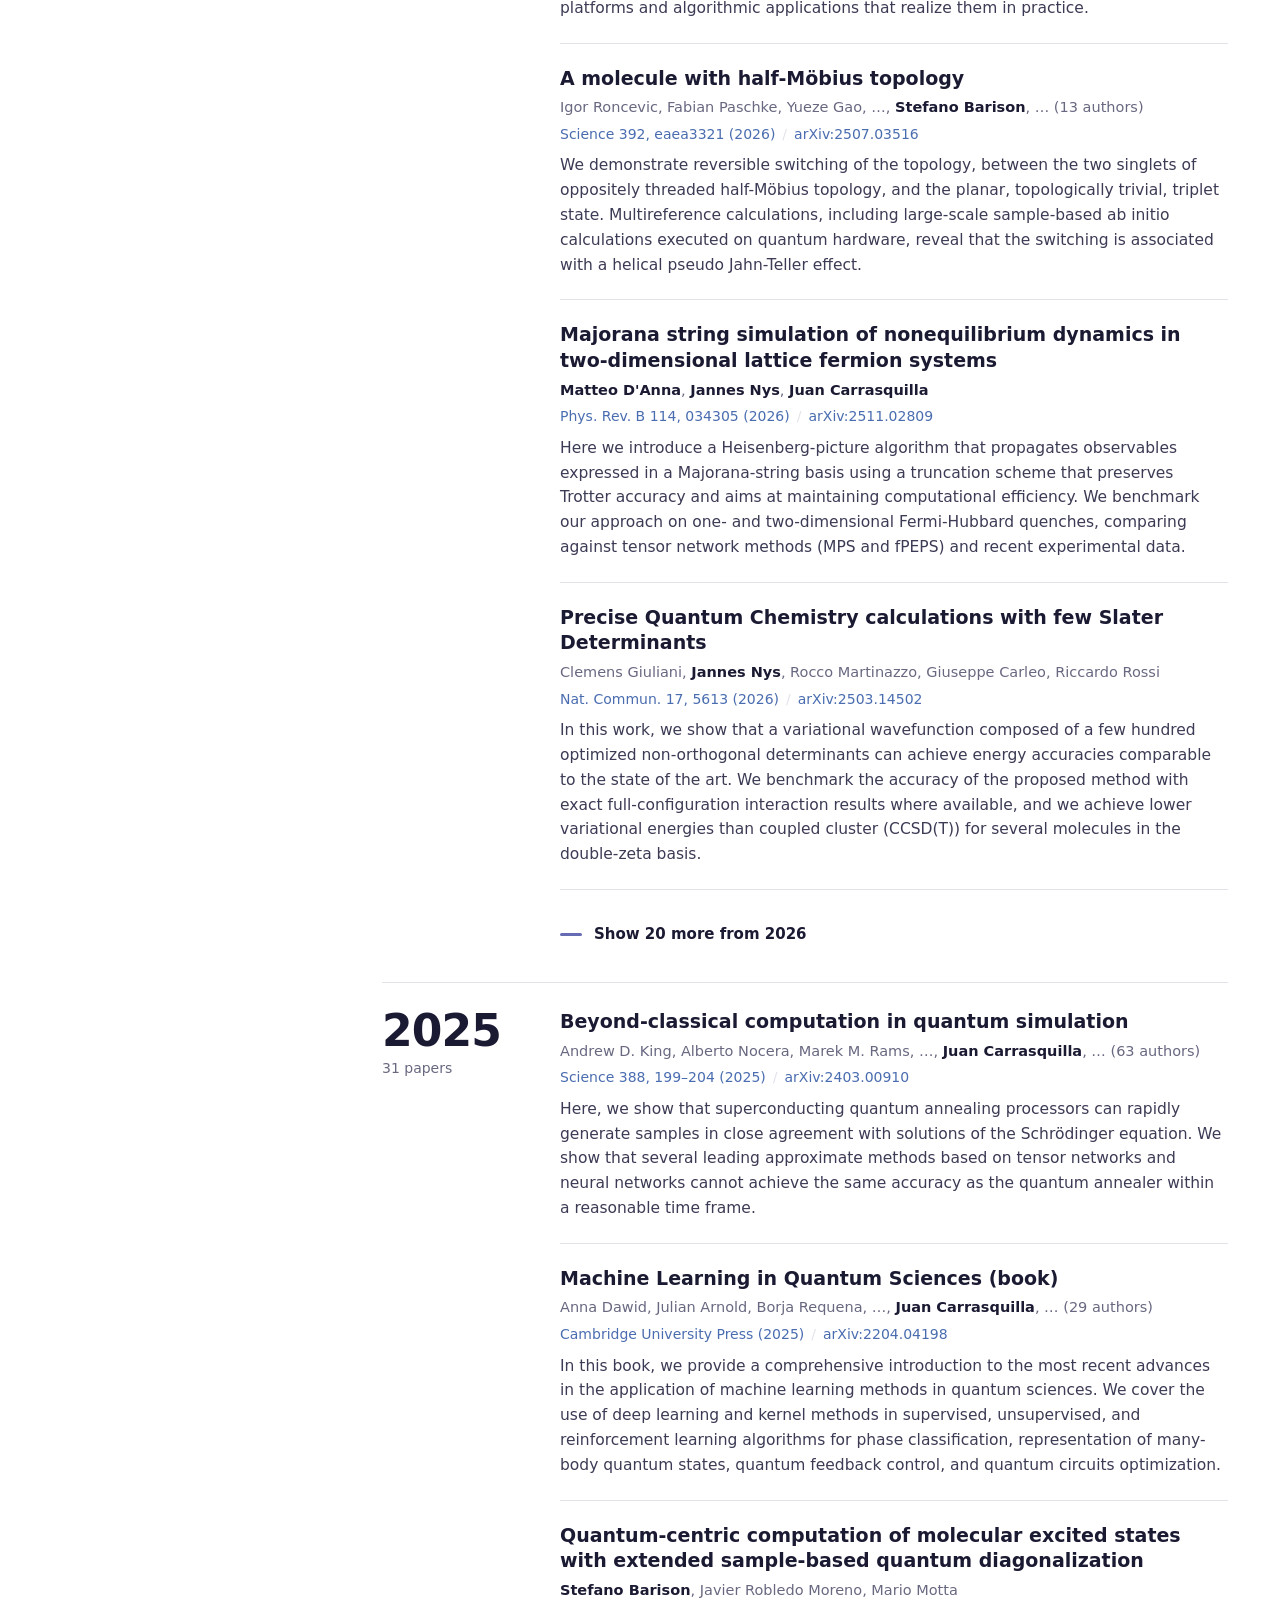
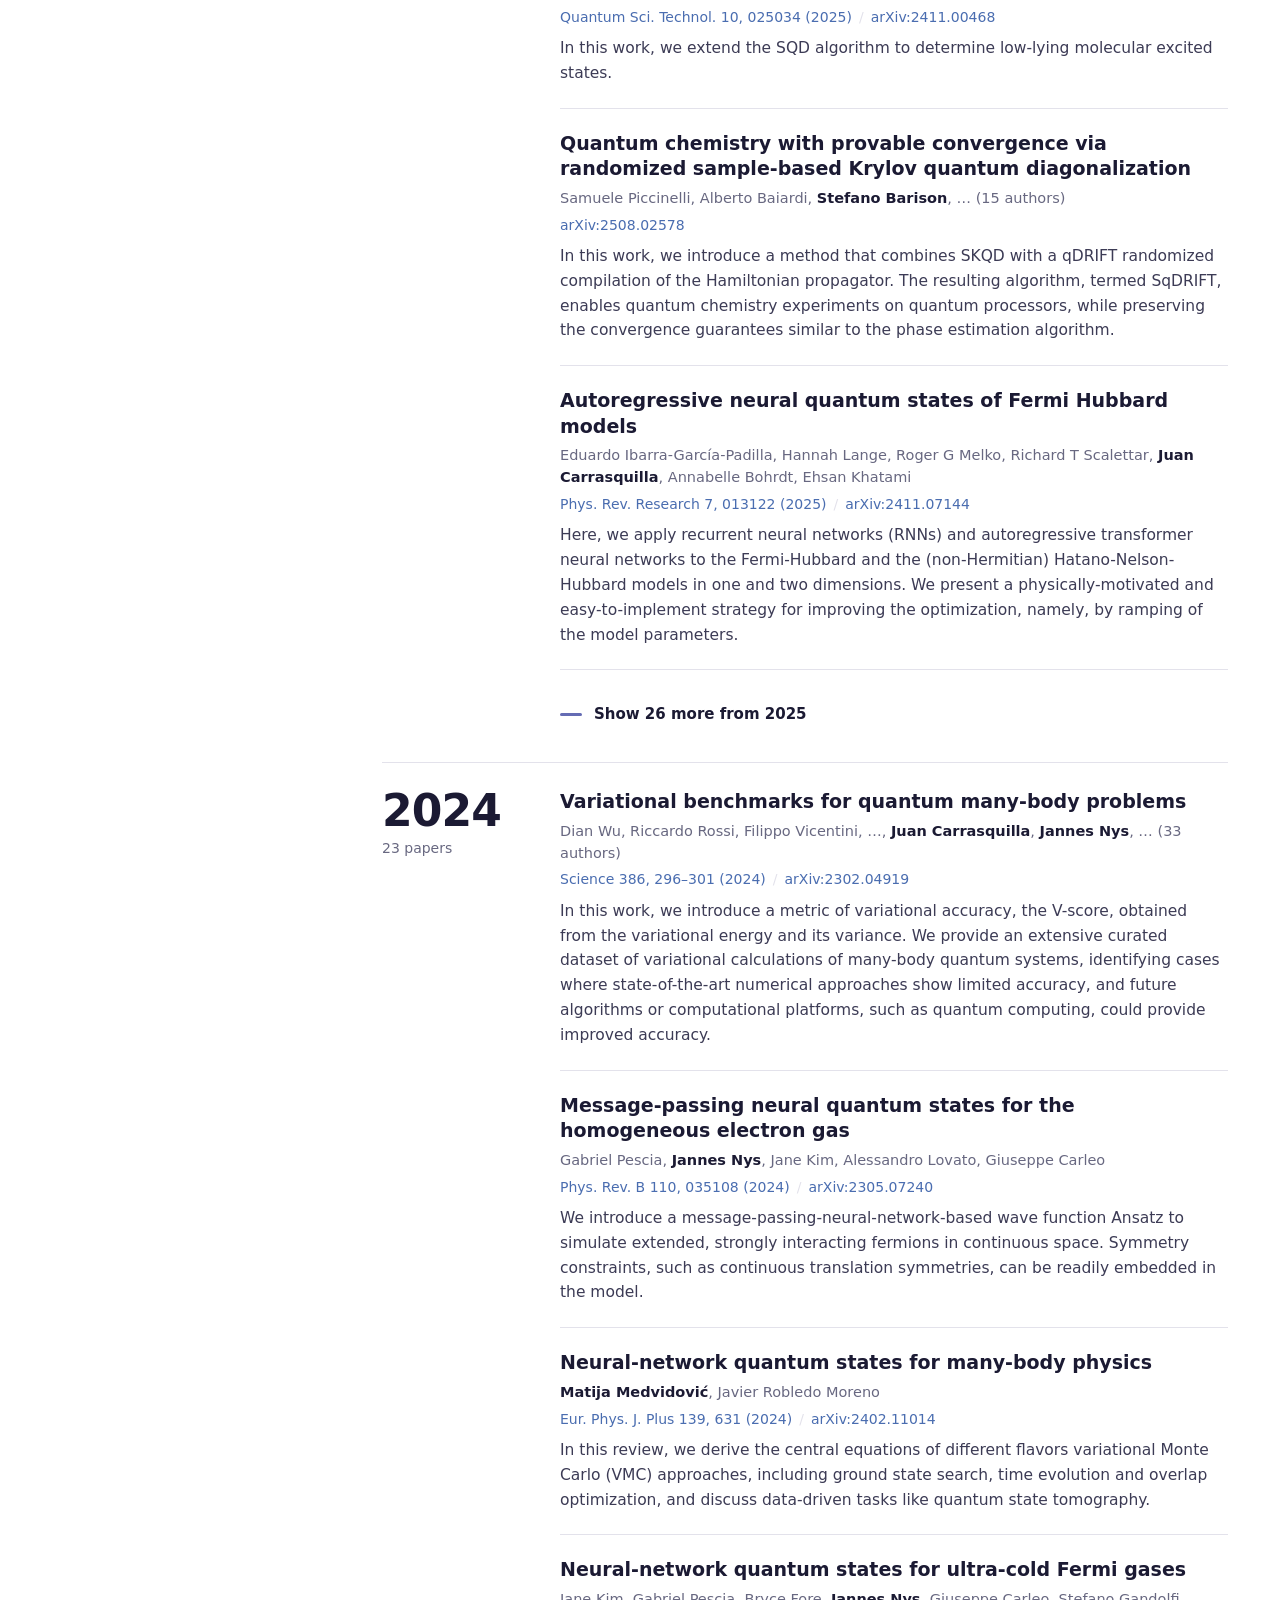
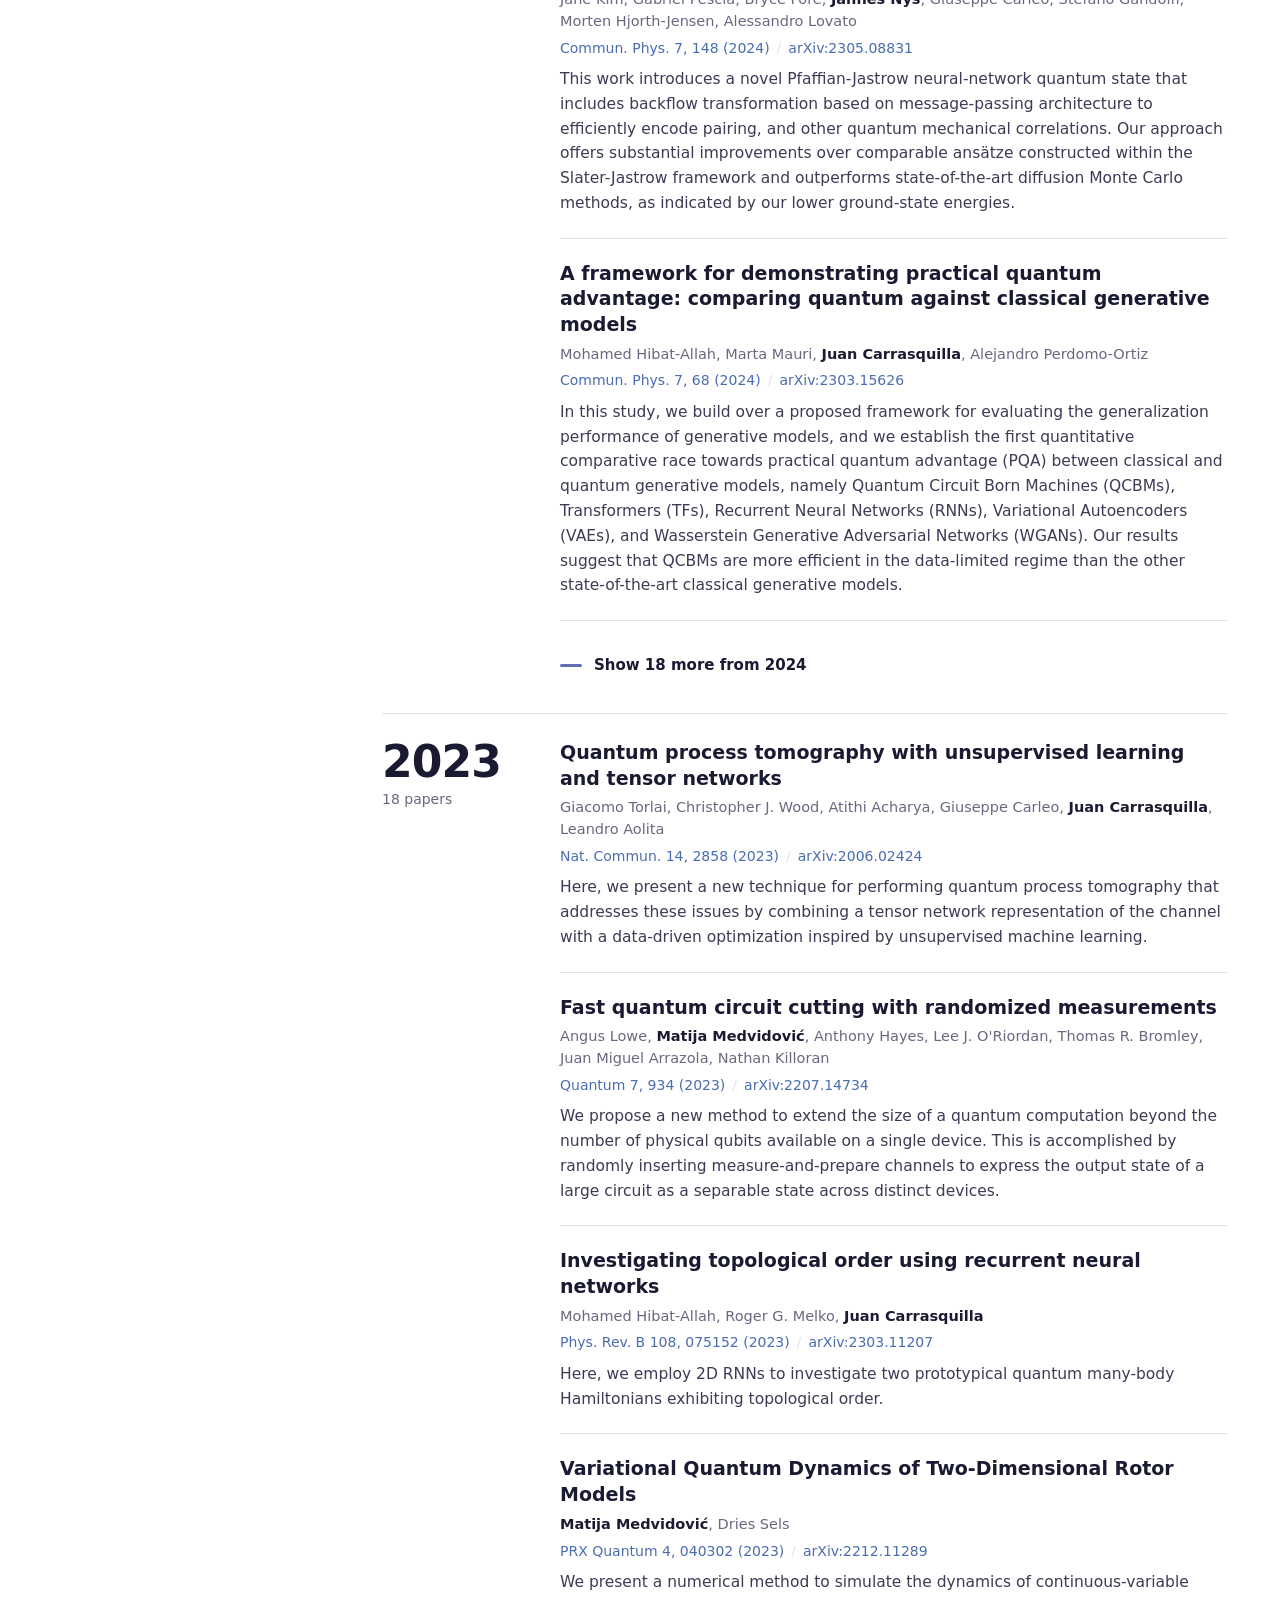
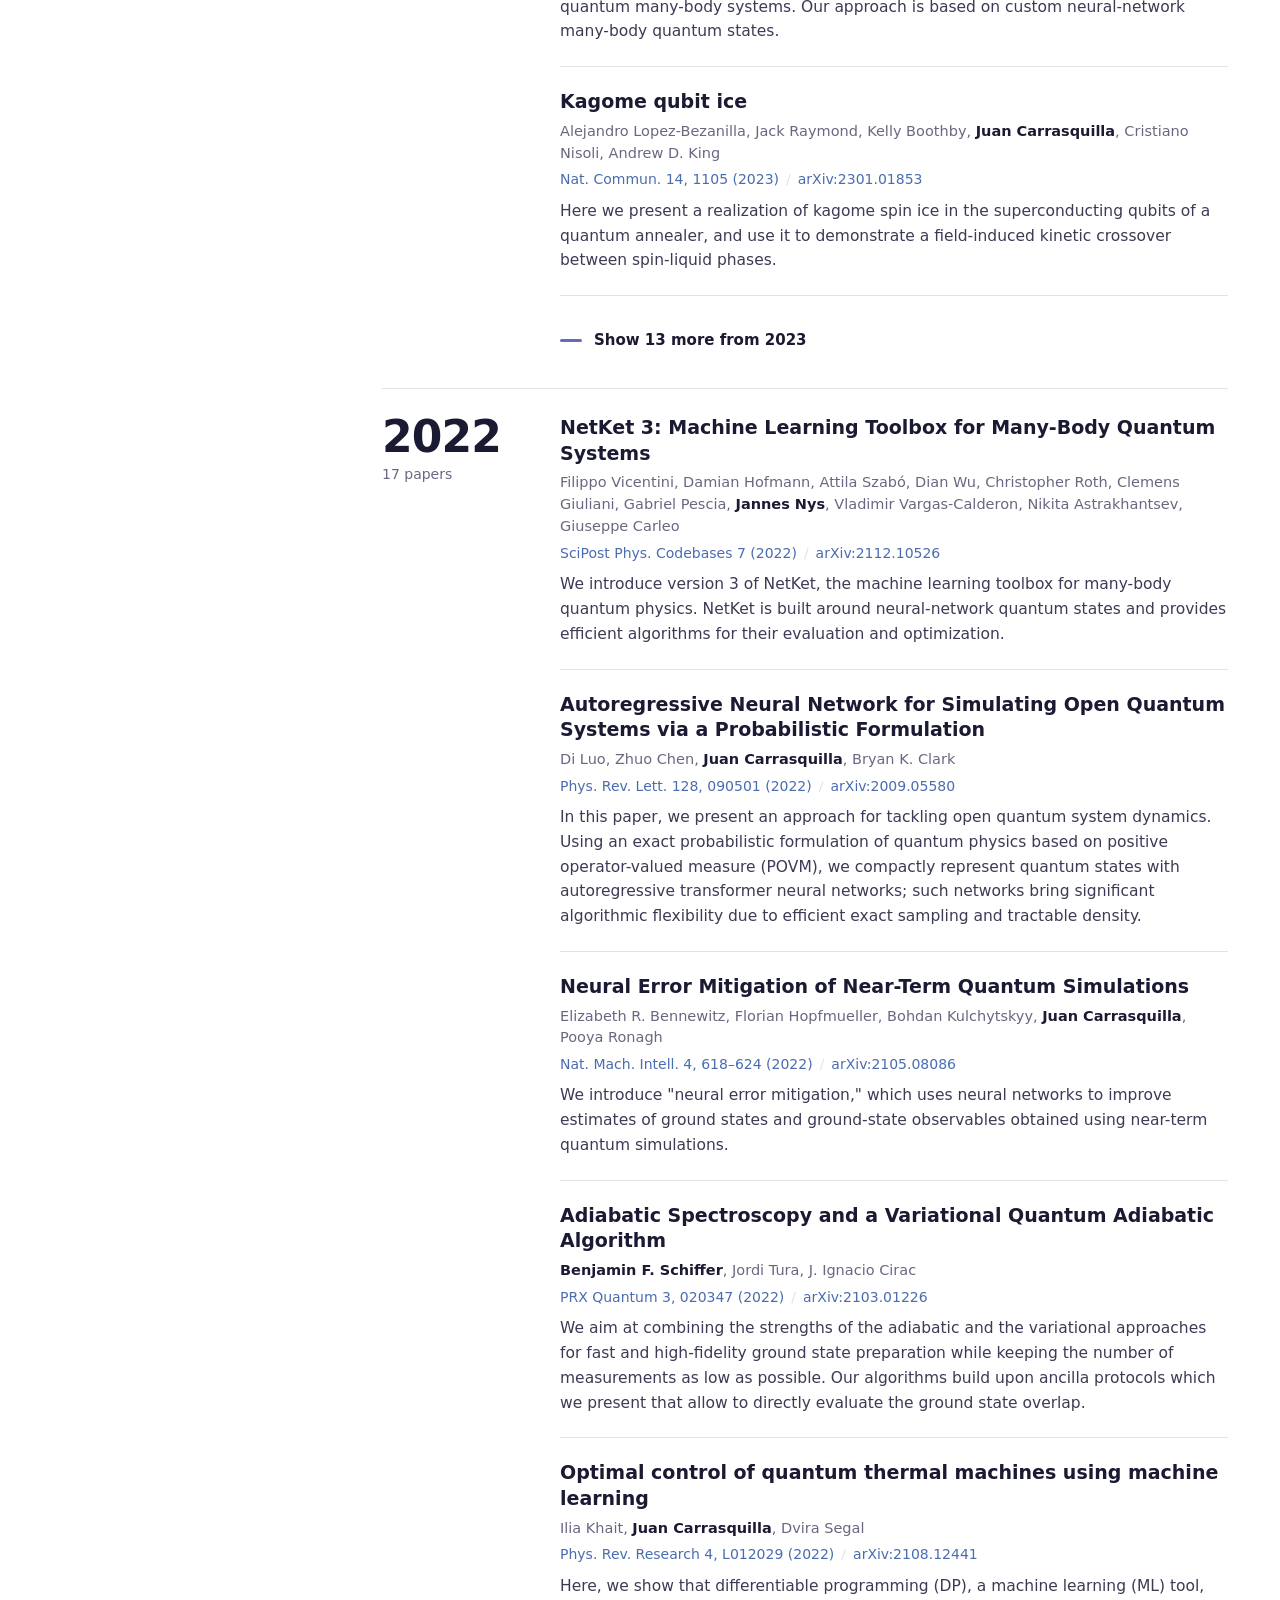
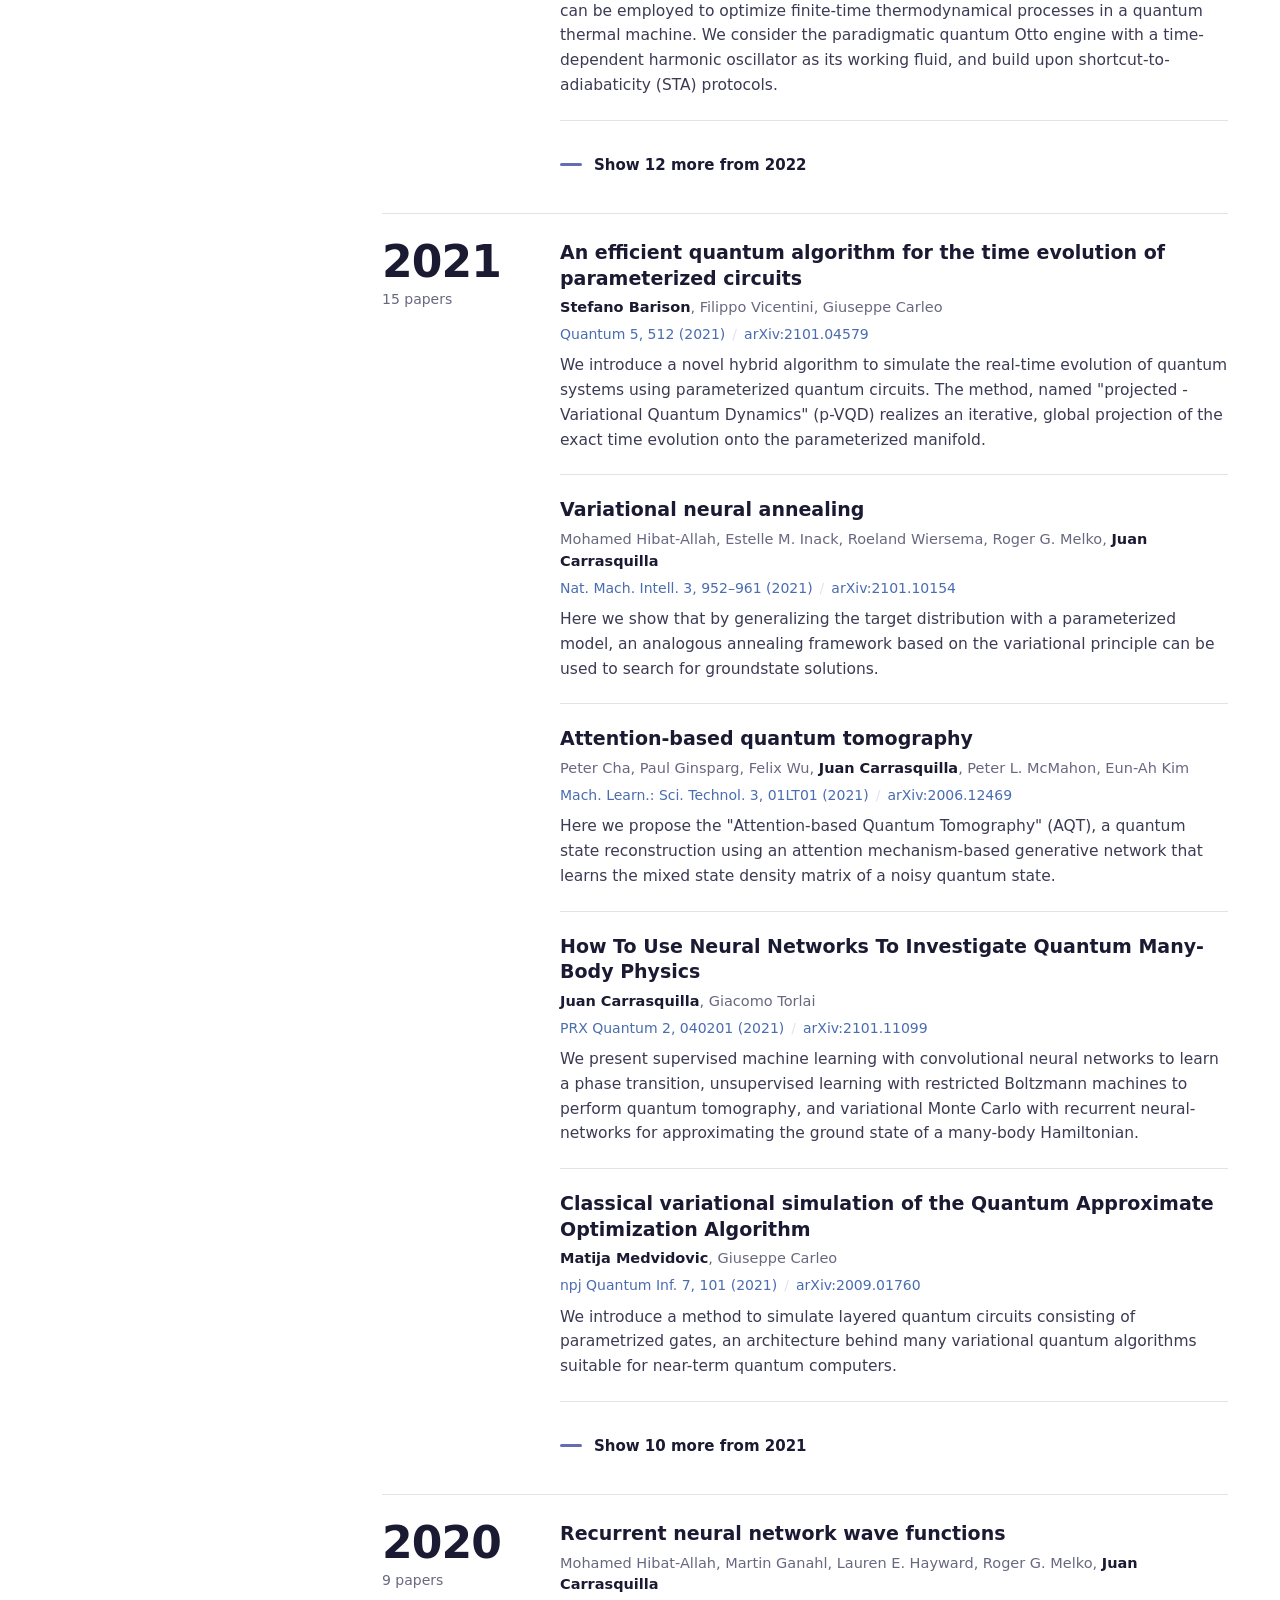
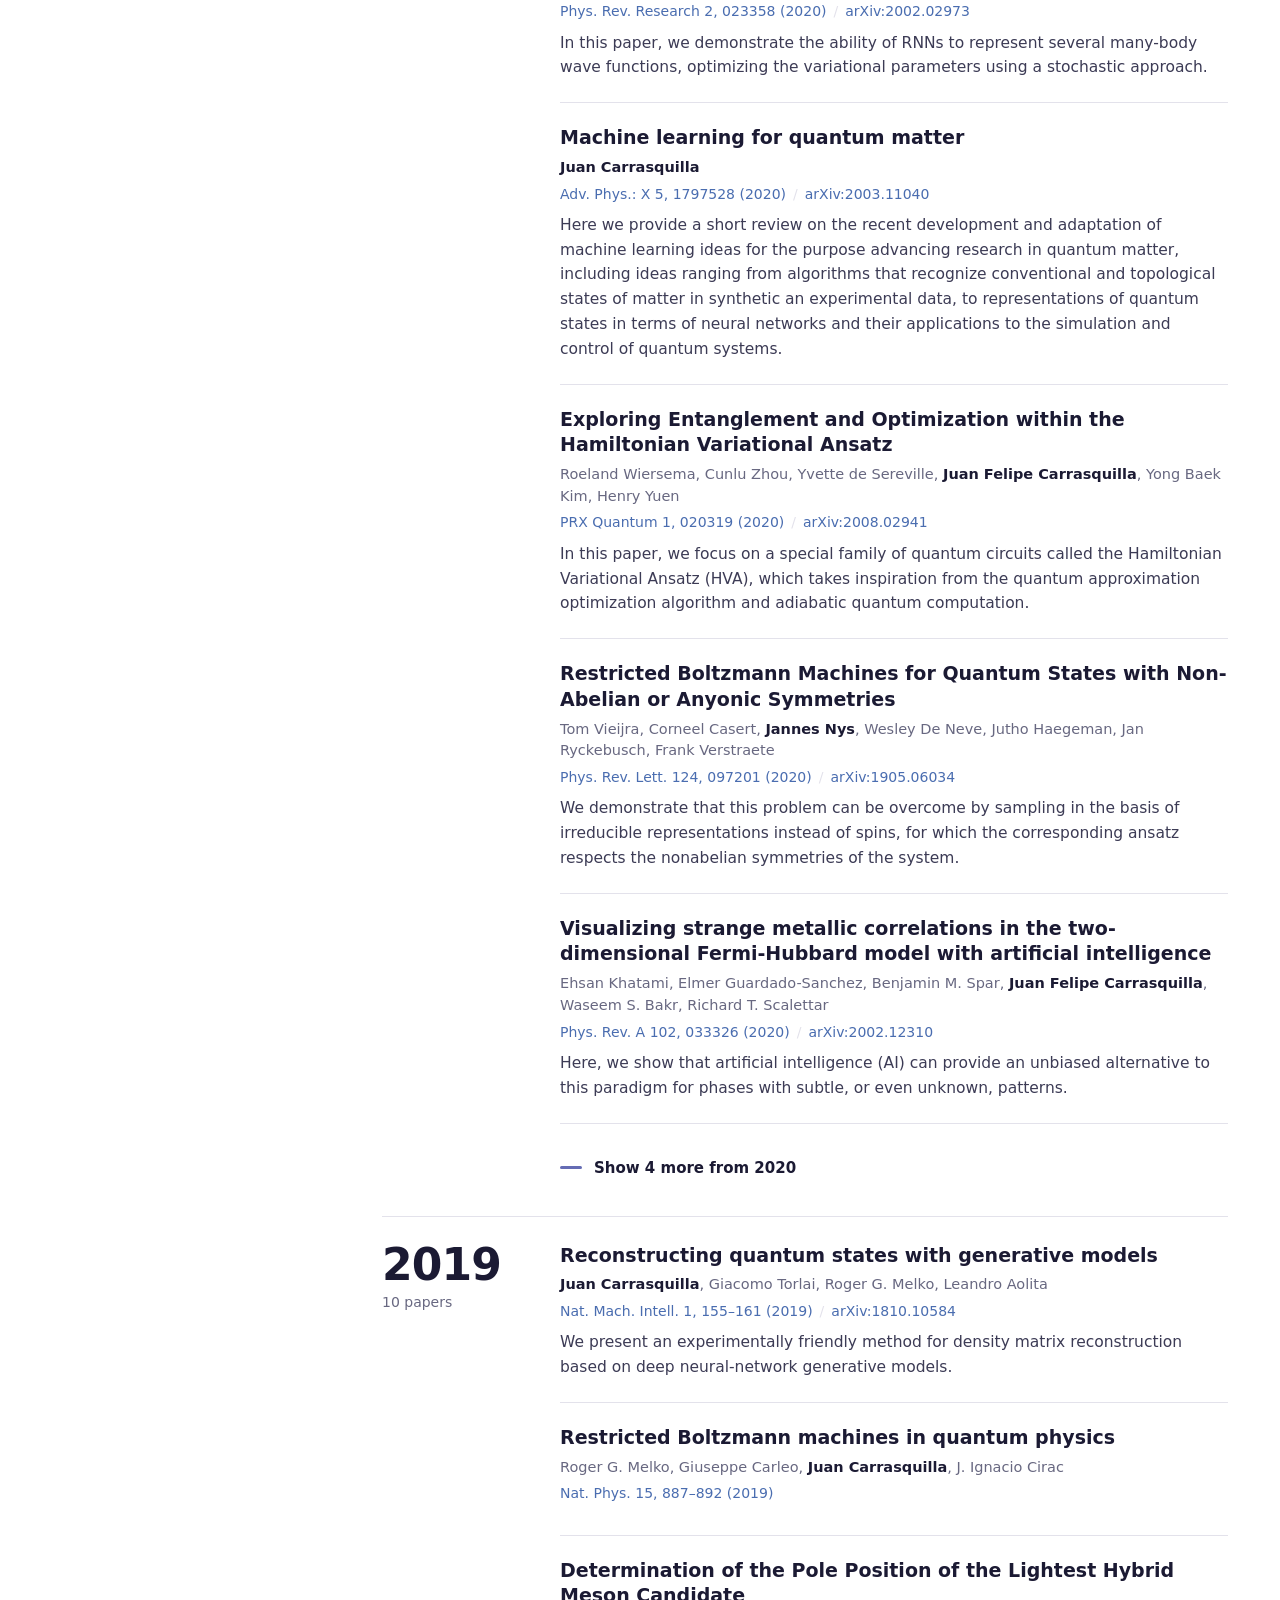
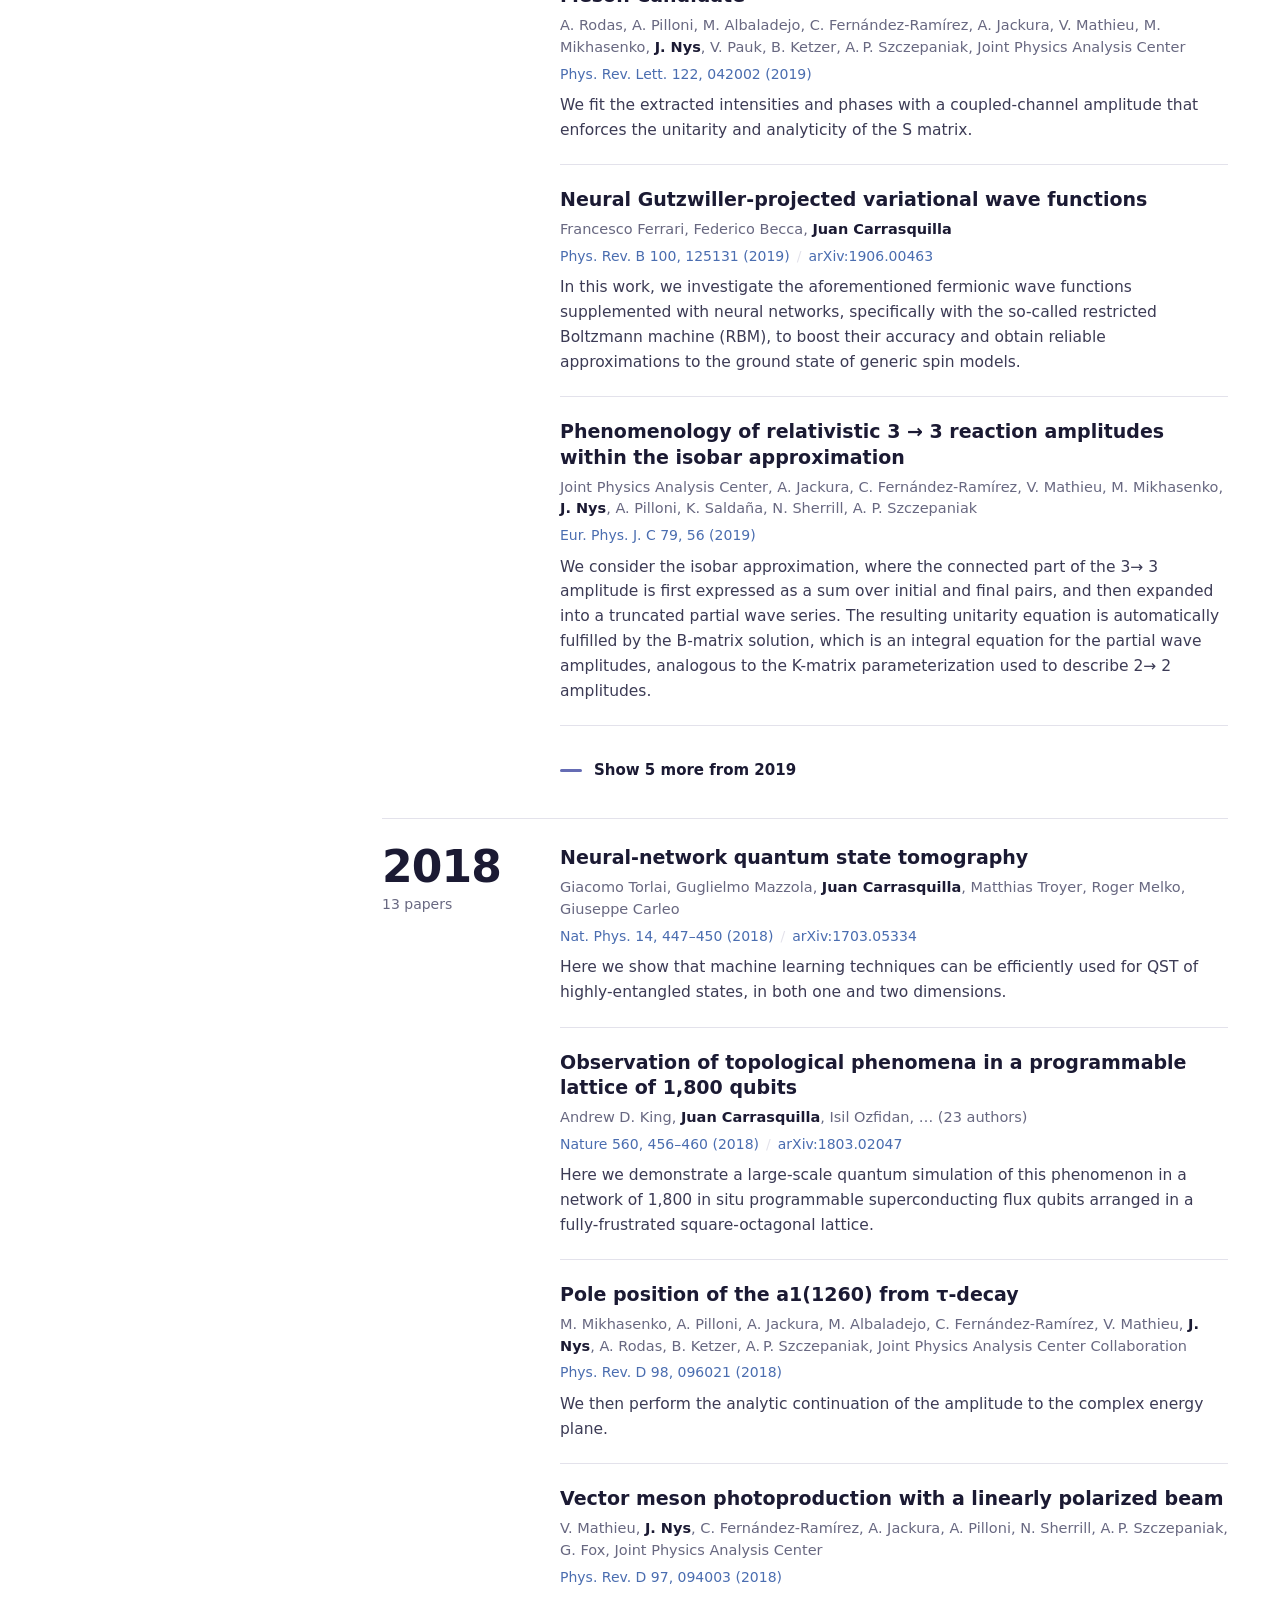
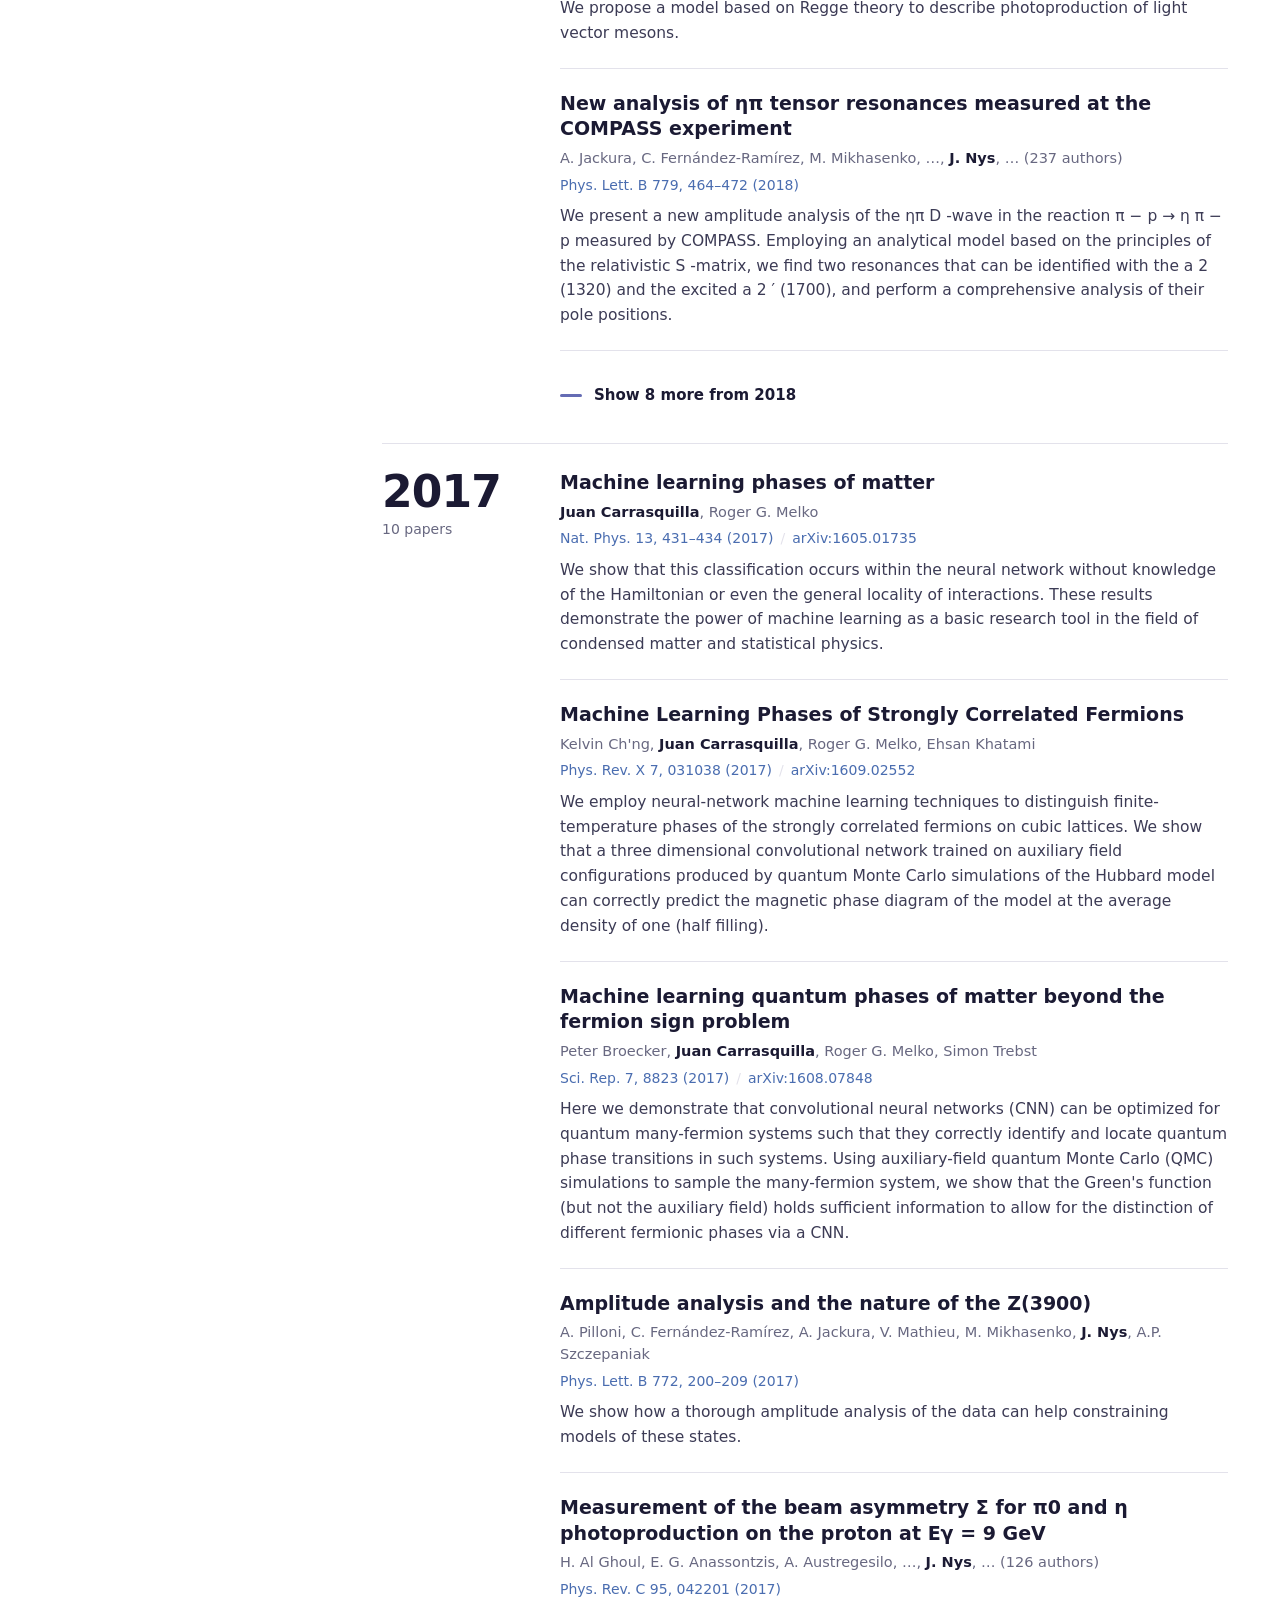
==== commit 98d392aa: "Group page preview: research sentence reworded Co-Authored-By: Claude Opus 5.5 <noreply@anthropic.co" ====
--- a/group-draft/index.html
+++ b/group-draft/index.html
@@ -40,7 +40,7 @@
   <section id="research" class="block">
     <h2>Research</h2>
     <div class="content">
-      <p class="big">One main question guides the group. How can we best understand and simulate strongly correlated quantum systems with both classical and quantum computers? Anticipating the future, we are exploring if we can automate parts of the scientific process itself.</p>
+      <p class="big">One main question guides the group. How can we best understand and simulate strongly correlated quantum systems with both classical and quantum computers? And more recently also, can we automate parts of the scientific process itself?</p>
       <ul class="topics"><li style="--a:12deg;--c:rgb(166,180,203)">Neural-network quantum states</li><li style="--a:38deg;--c:rgb(108,130,188)">Variational Monte Carlo</li><li style="--a:64deg;--c:rgb(87,71,158)">Quantum dynamics</li><li style="--a:90deg;--c:rgb(64,32,94)">Quantum algorithms</li><li style="--a:116deg;--c:rgb(66,24,58)">Non-Hermitian systems</li><li style="--a:142deg;--c:rgb(122,40,64)">Lattice gauge theories</li><li style="--a:168deg;--c:rgb(173,78,71)">Density functional theory</li></ul>
     </div>
   </section>
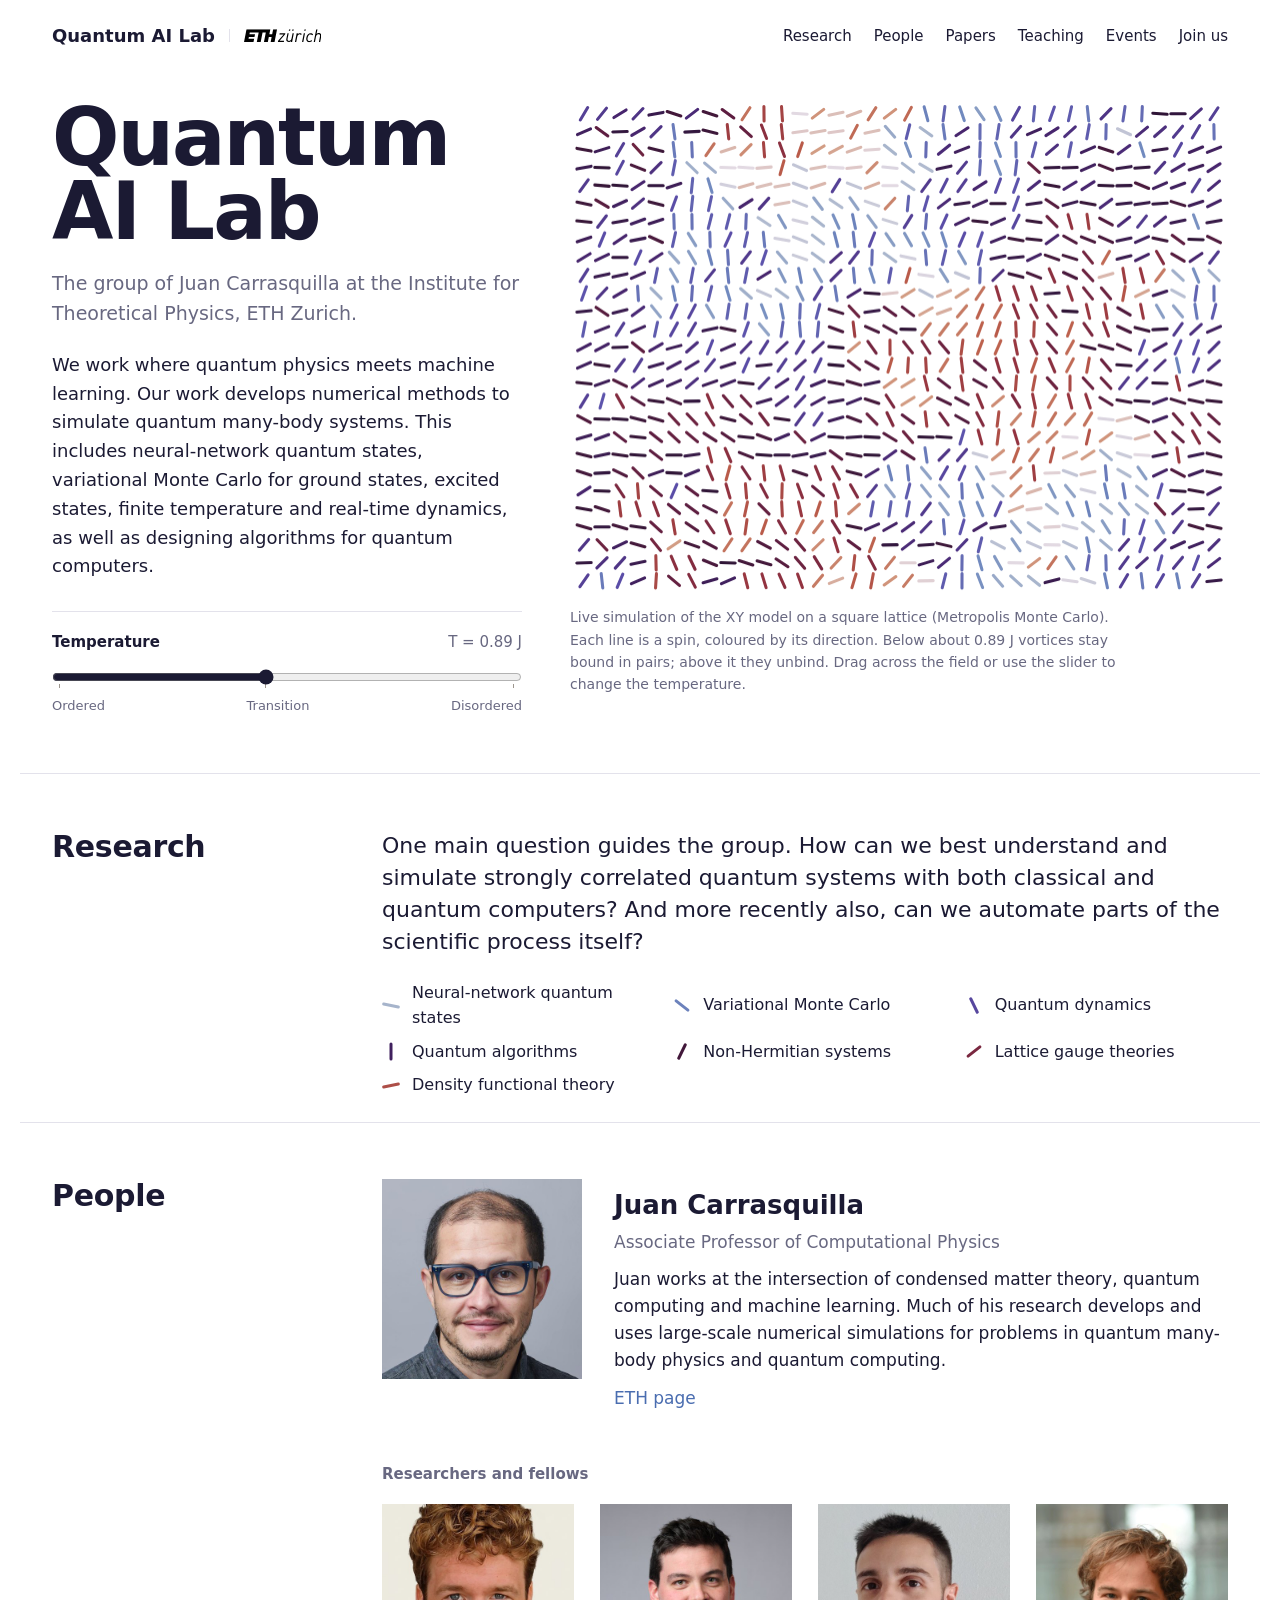
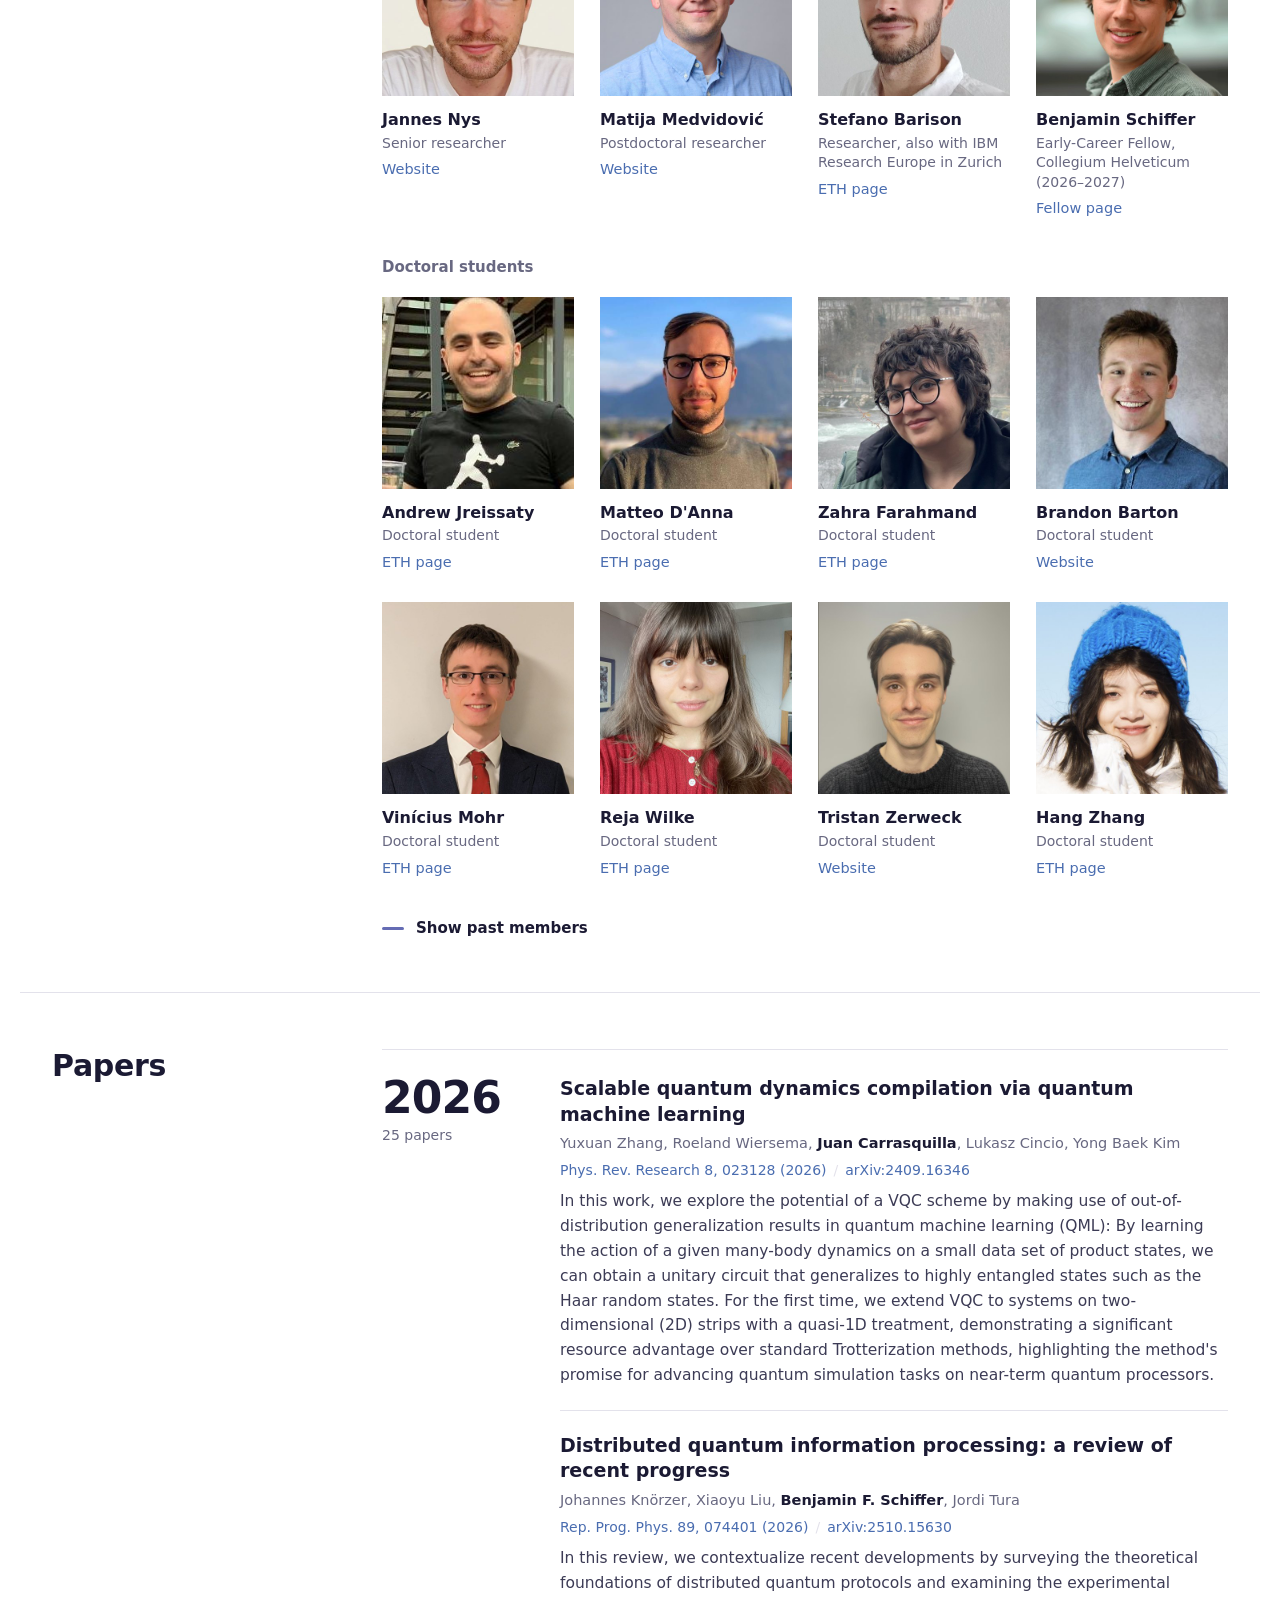
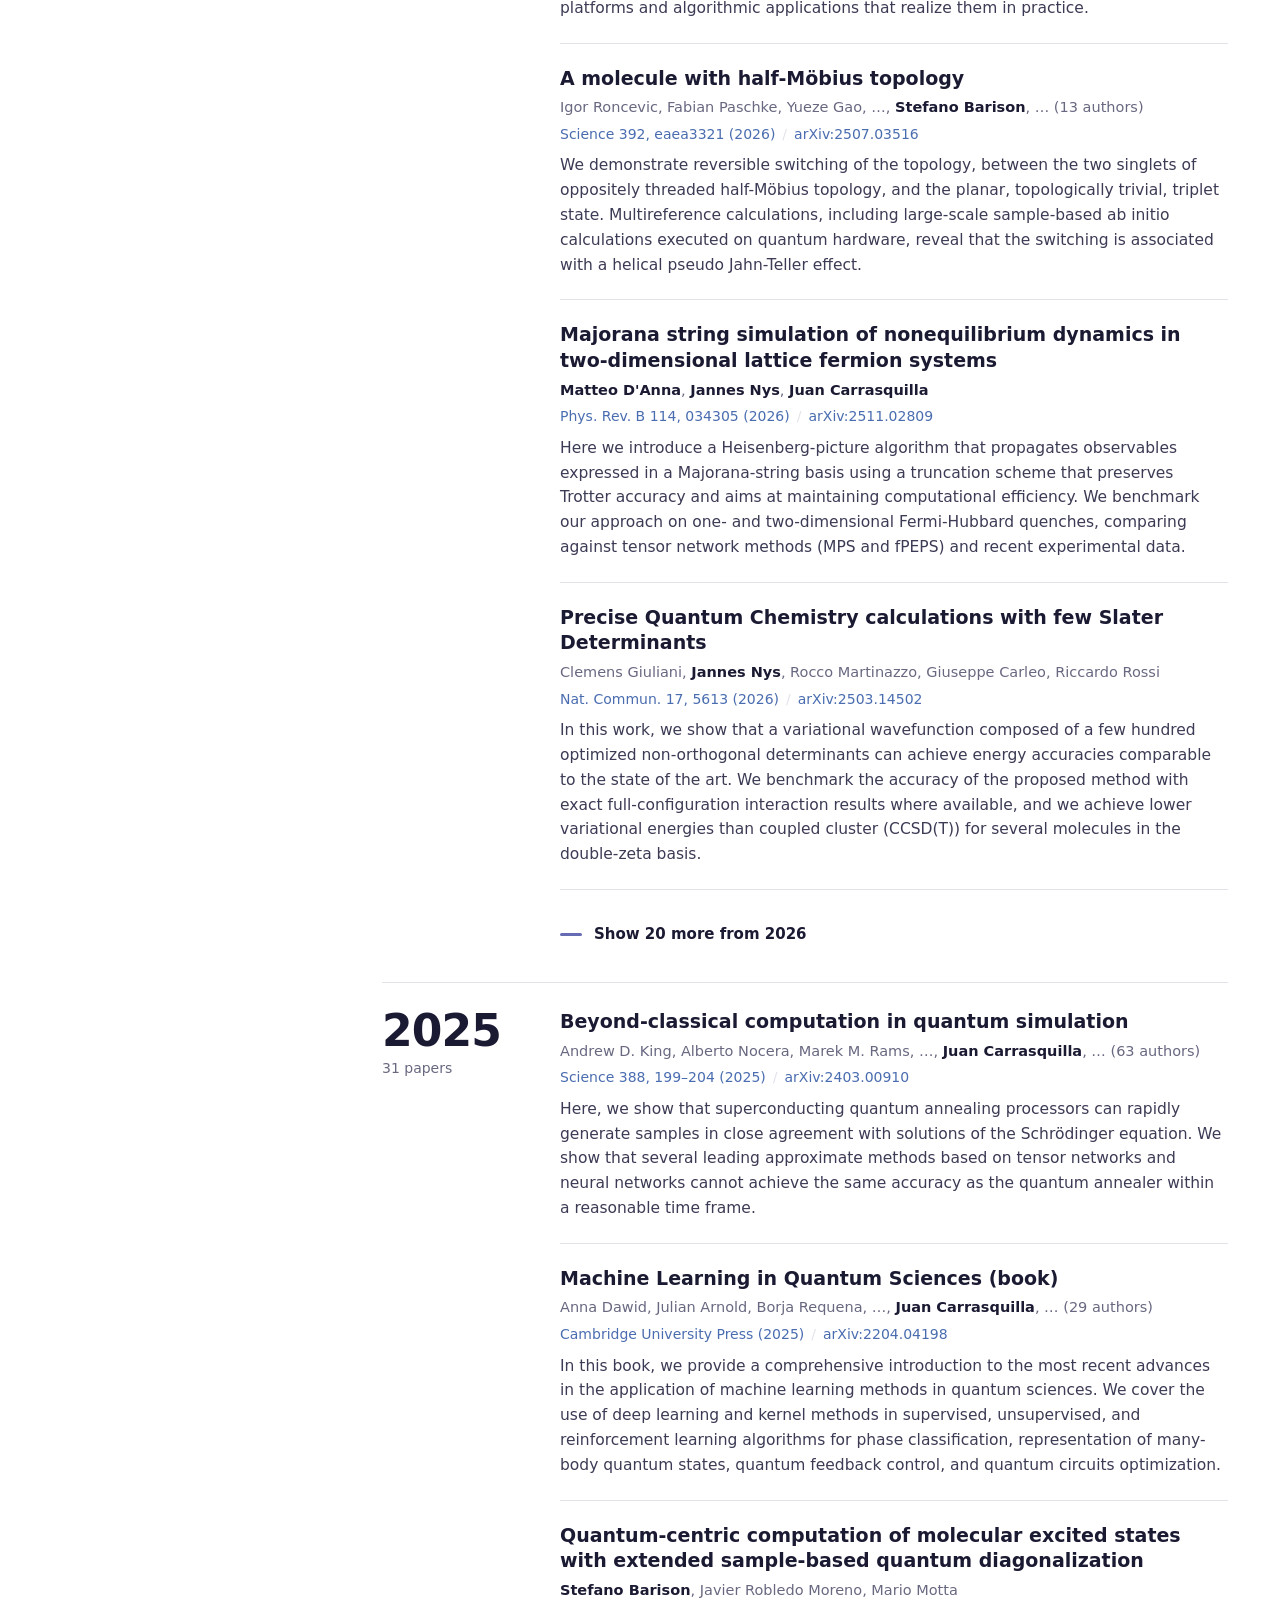
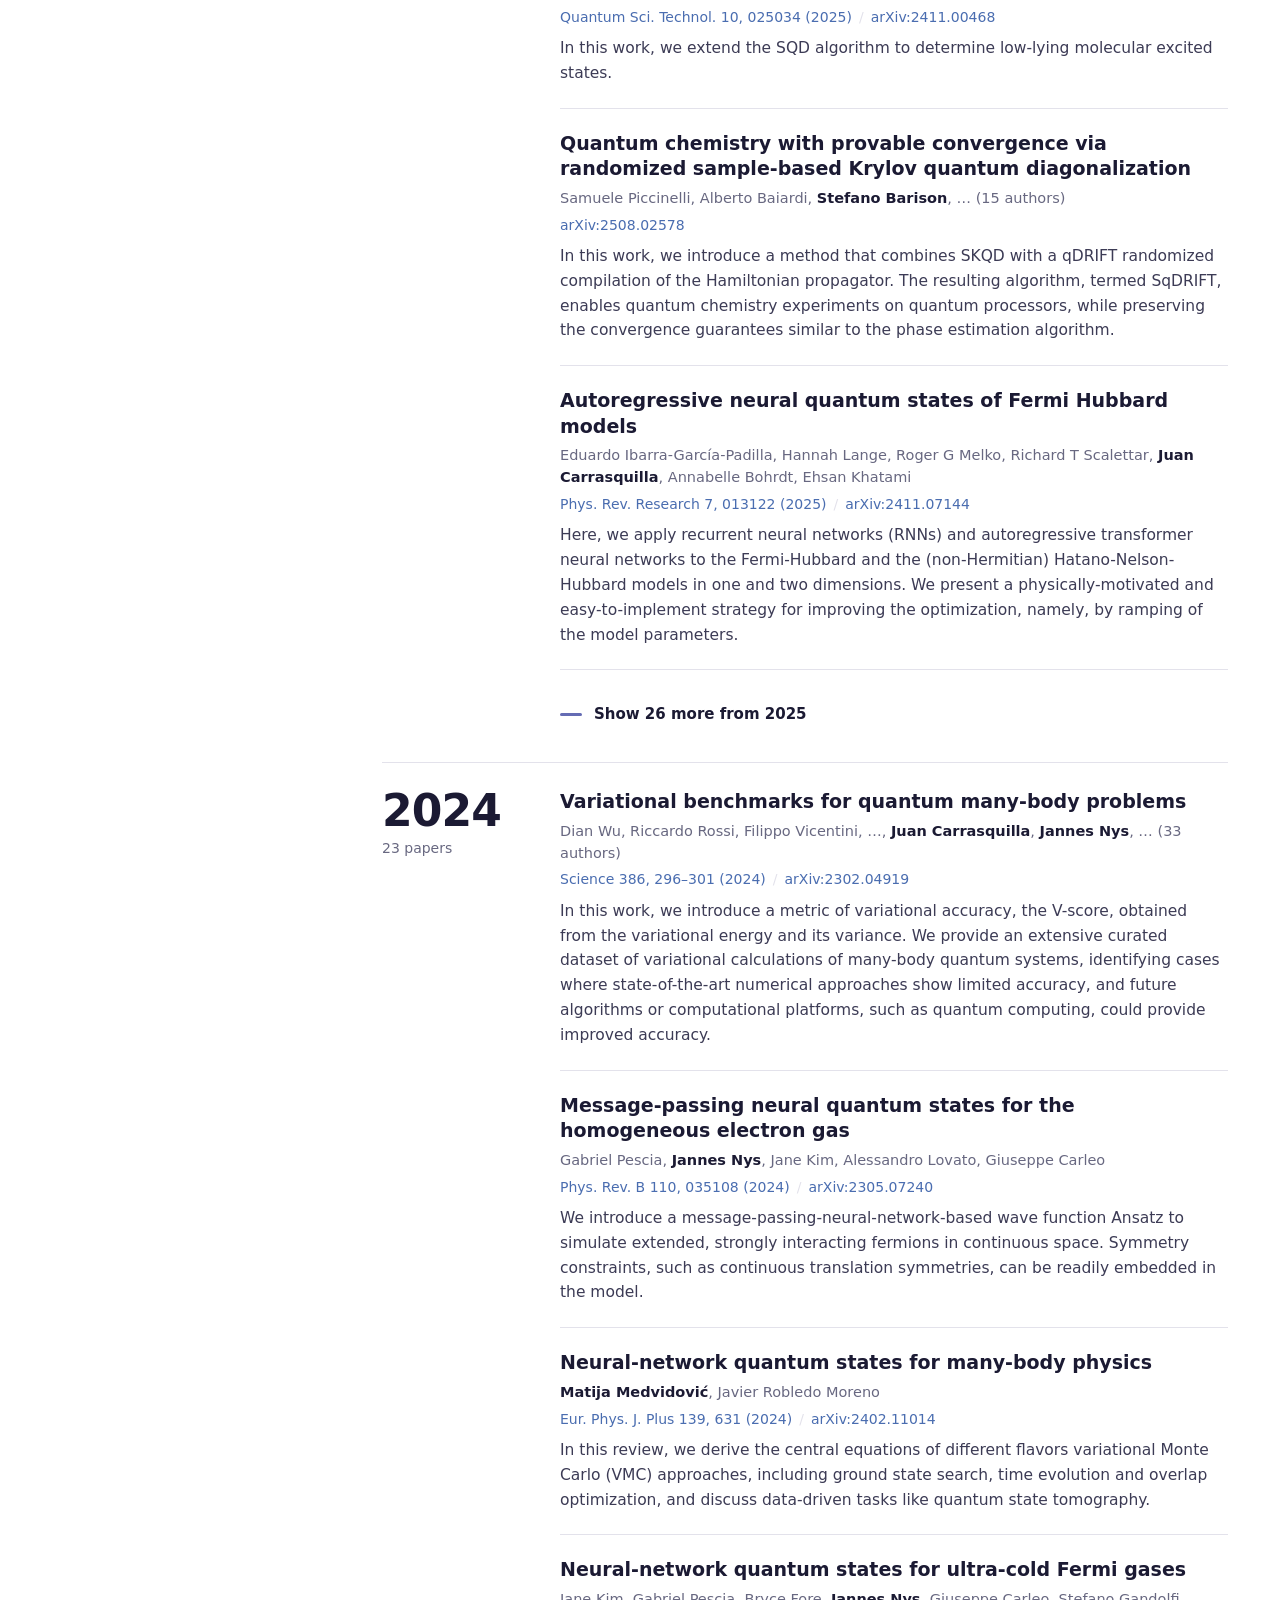
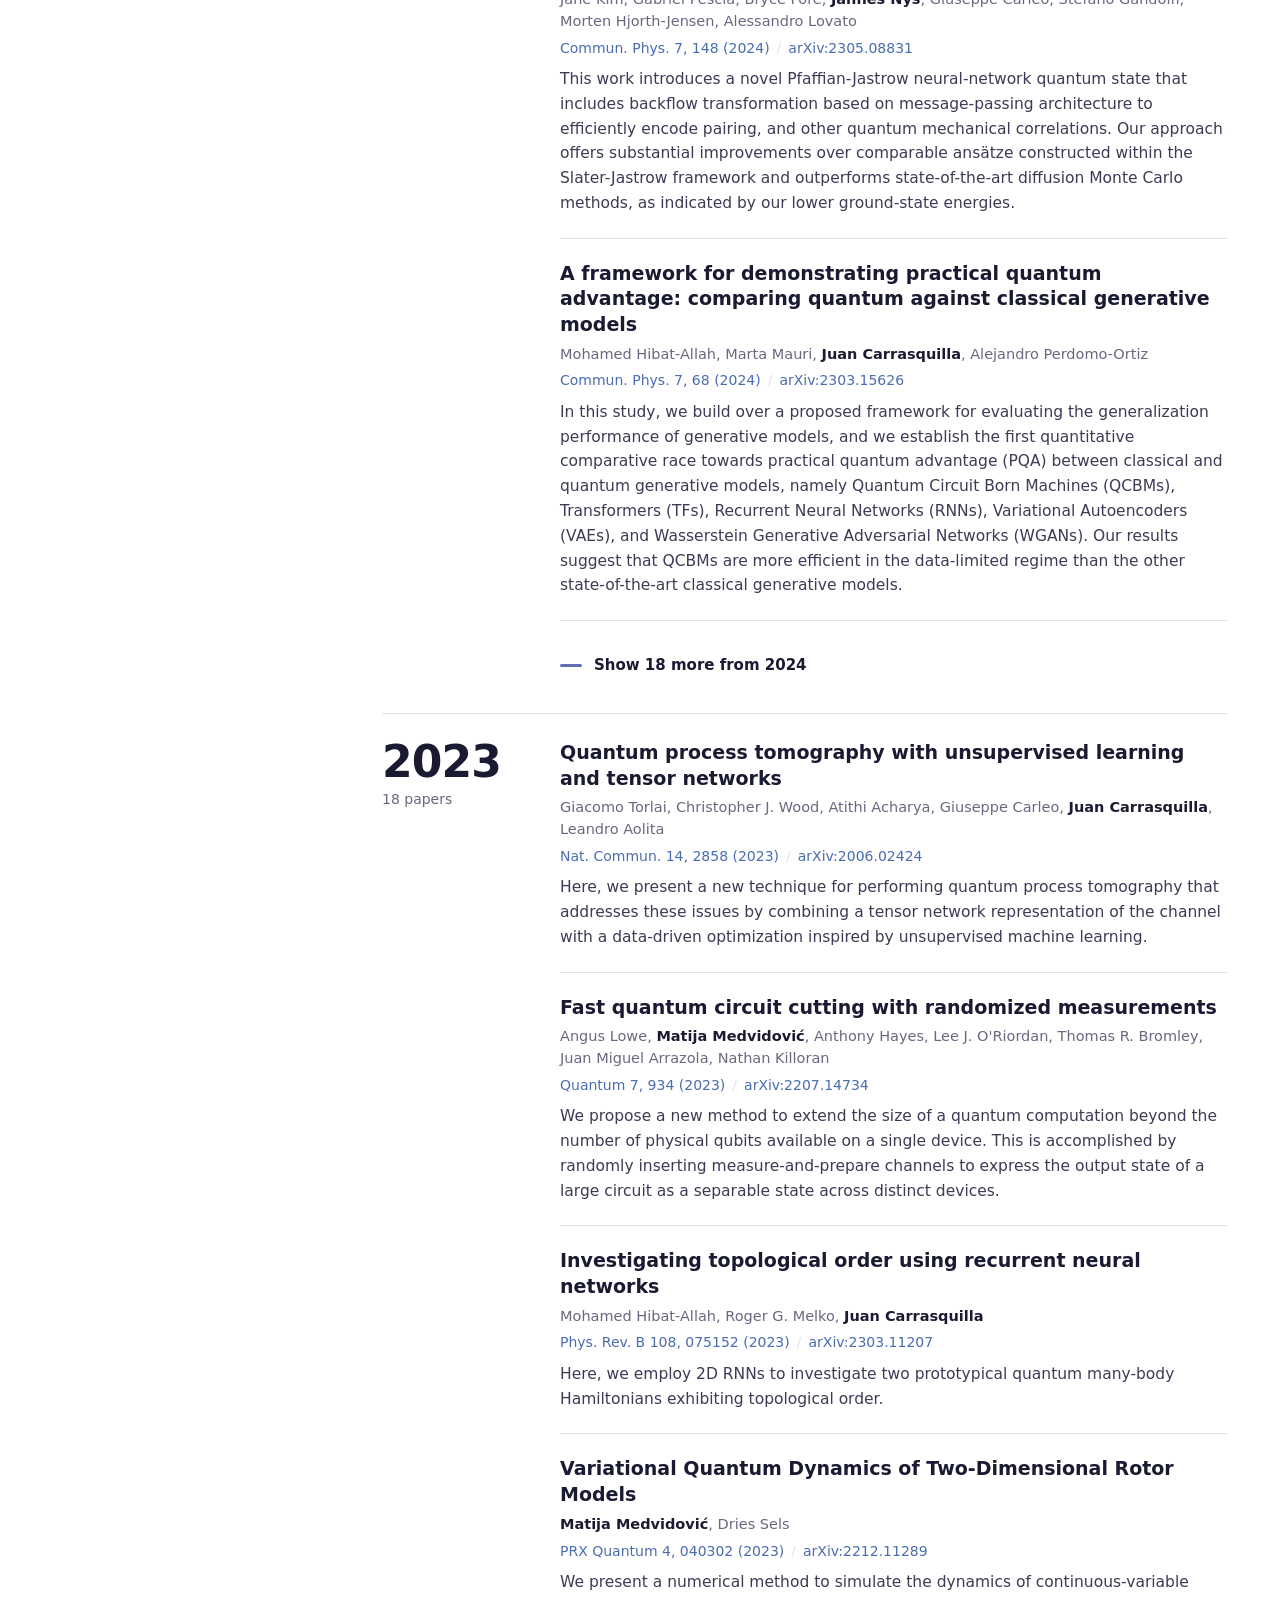
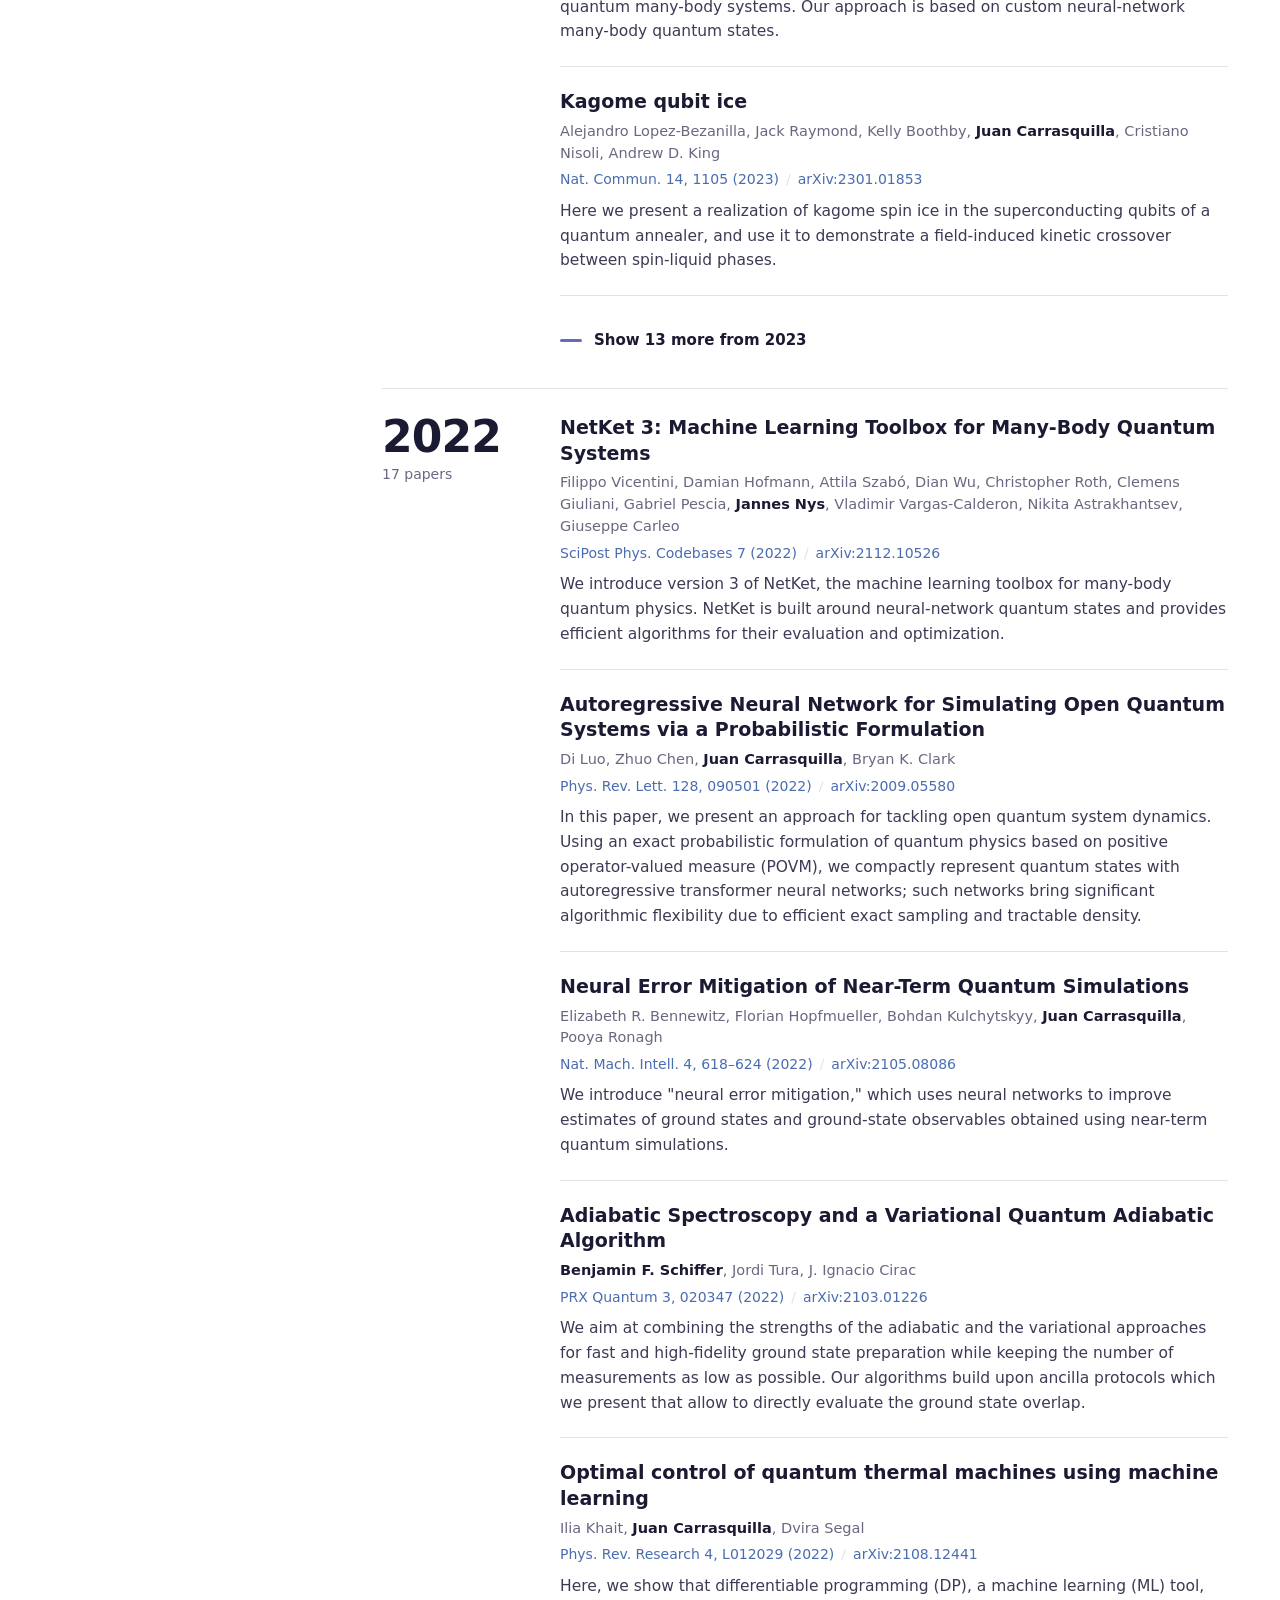
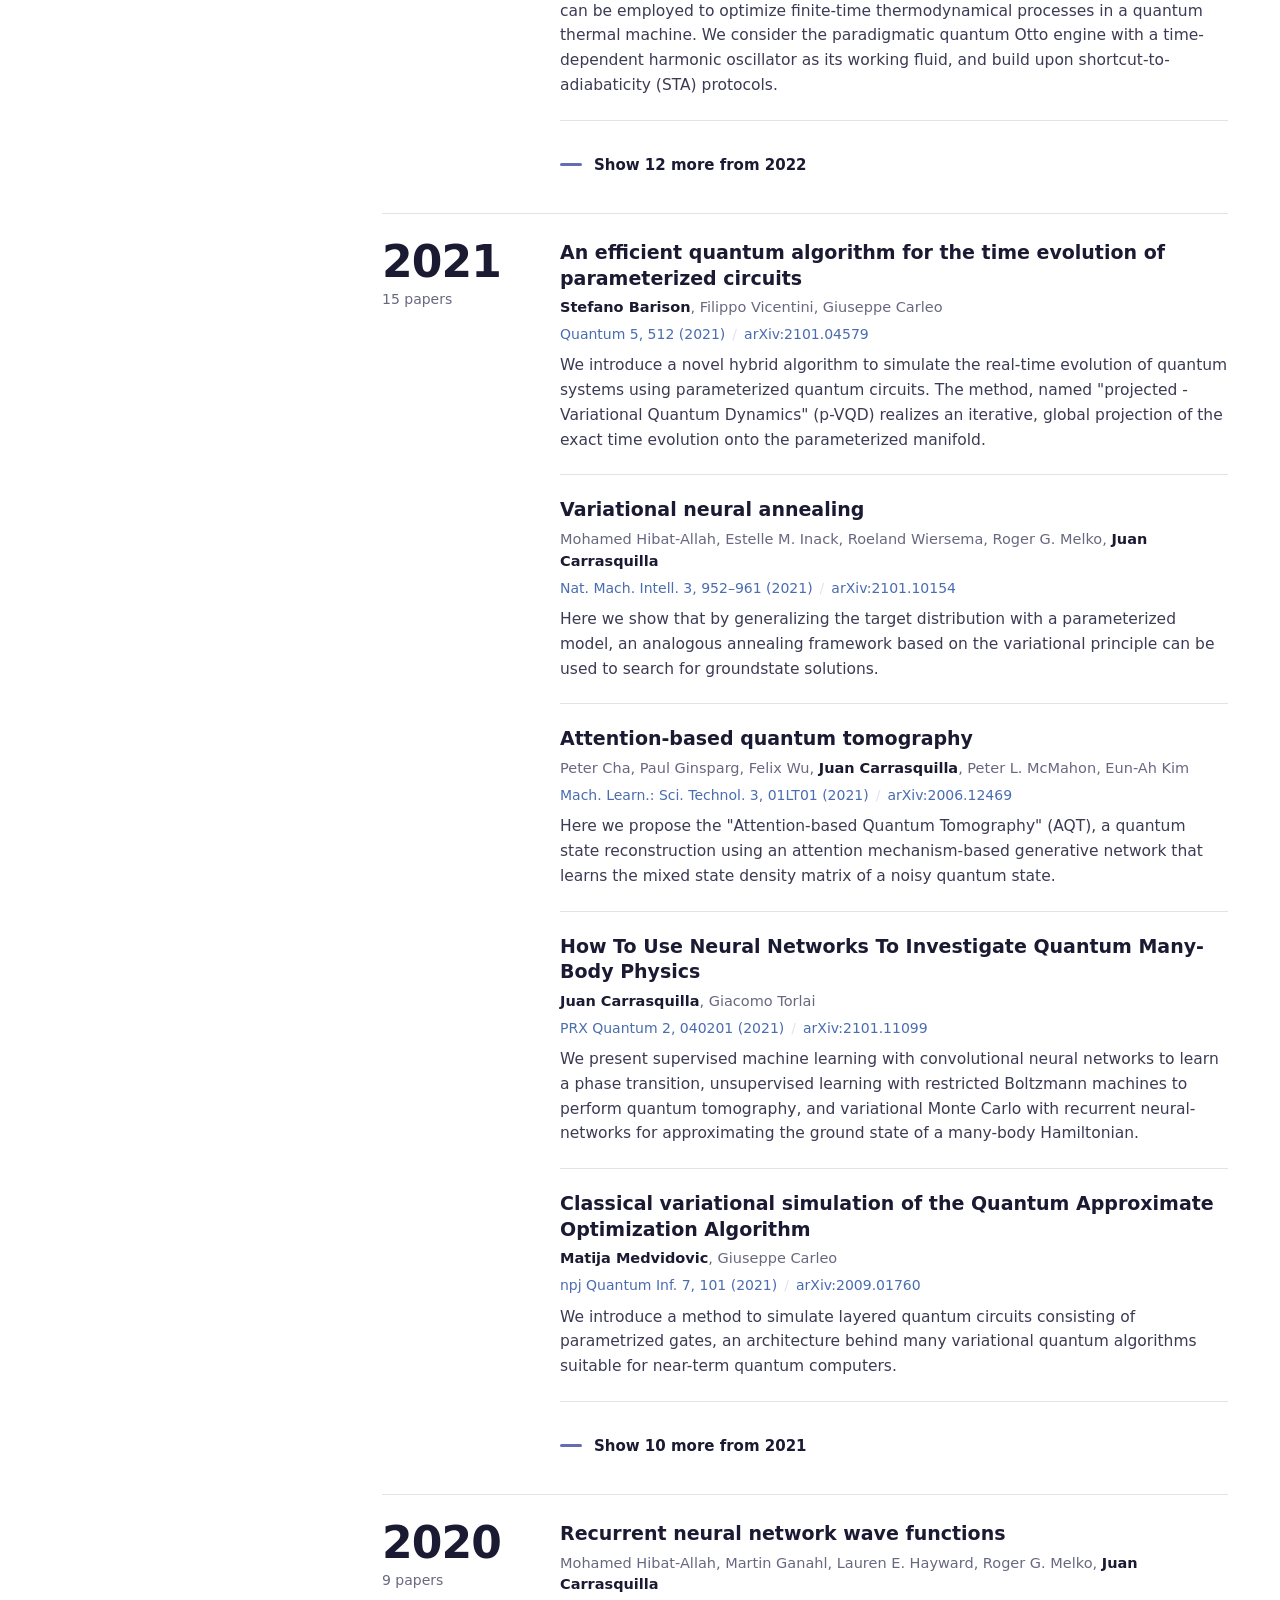
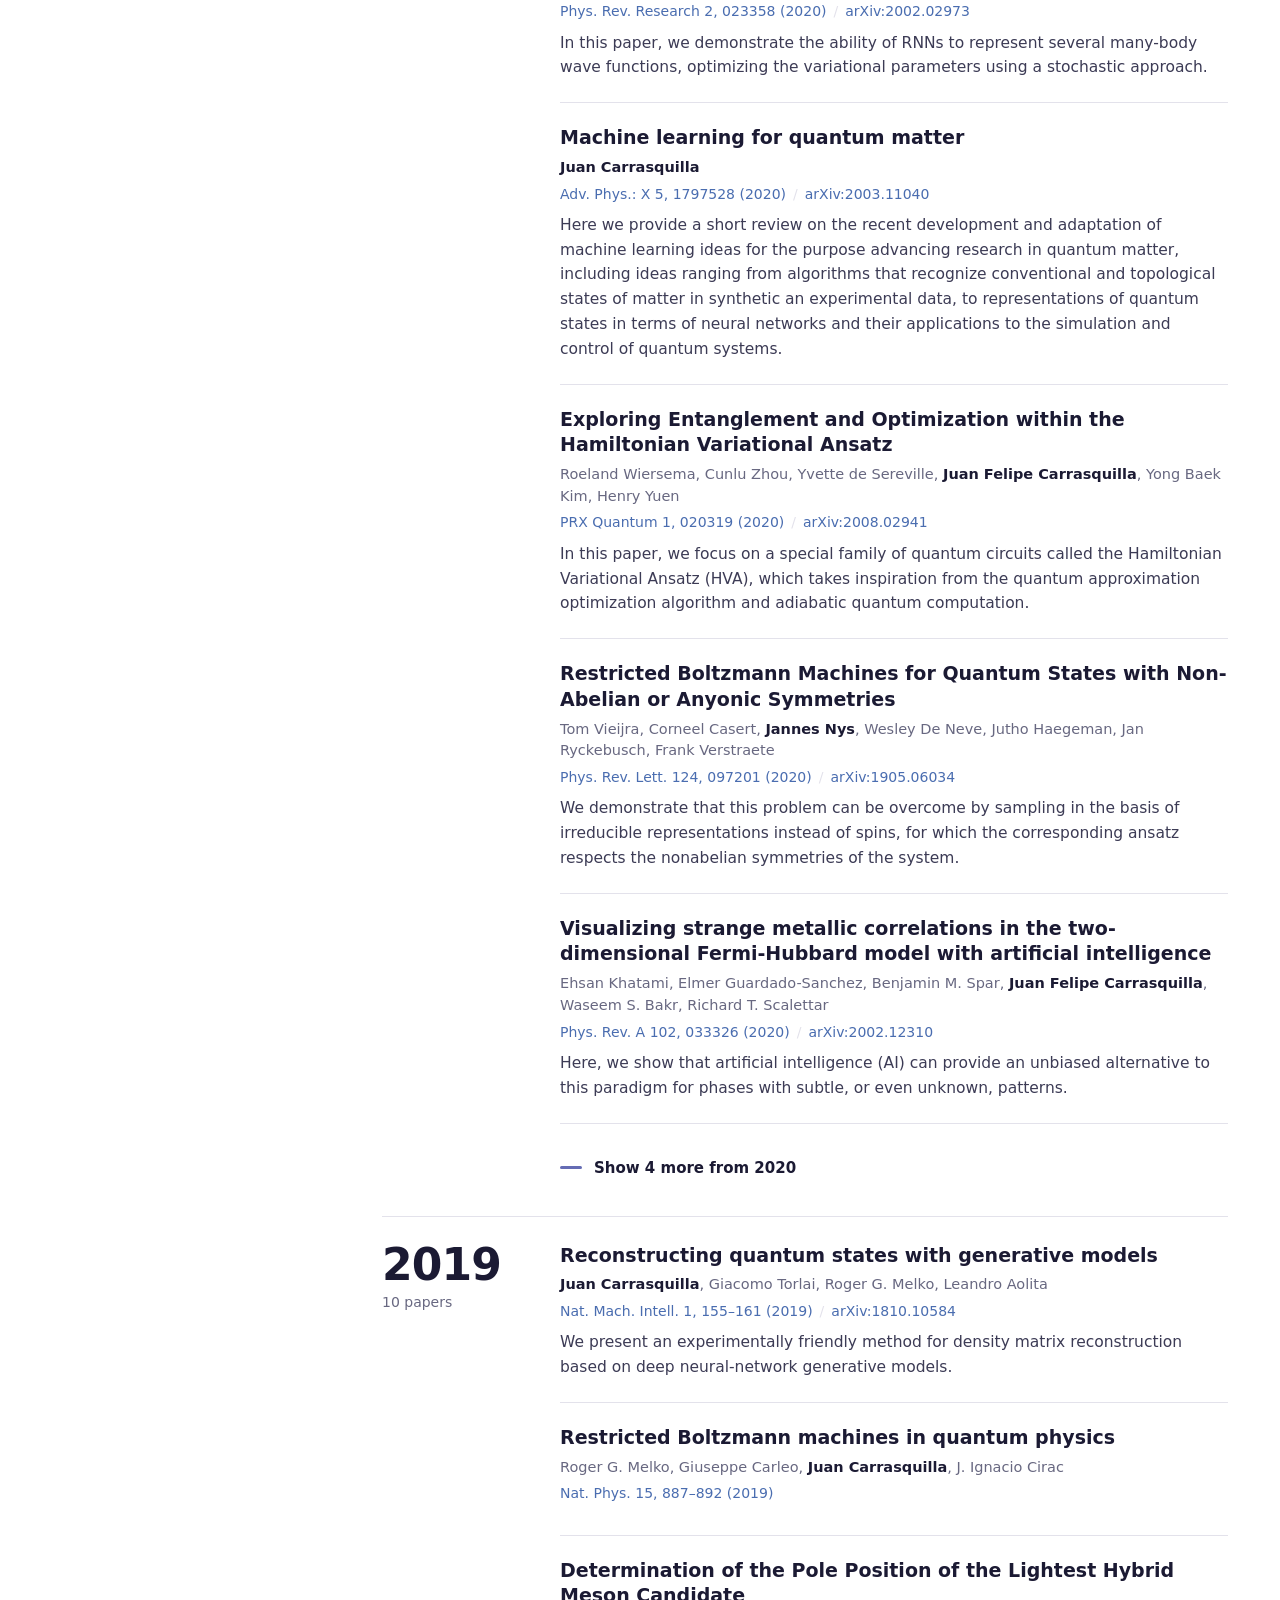
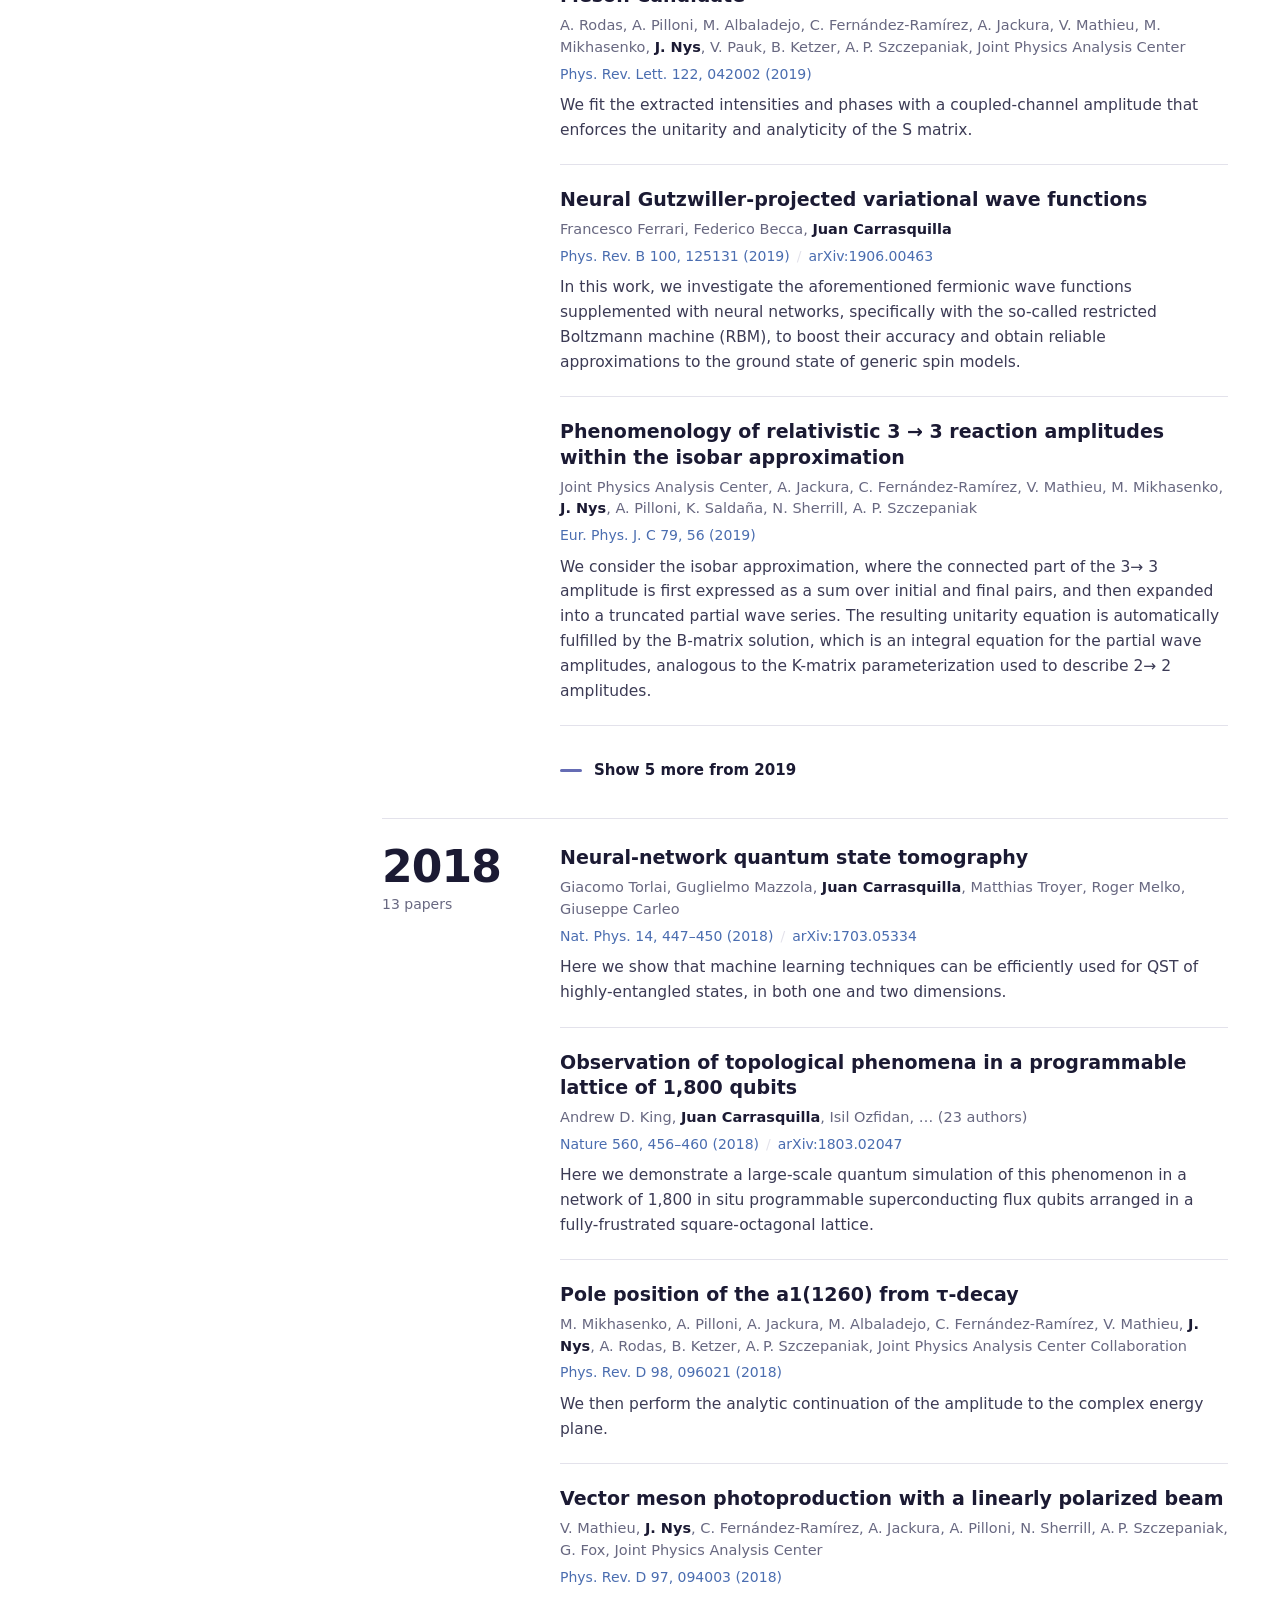
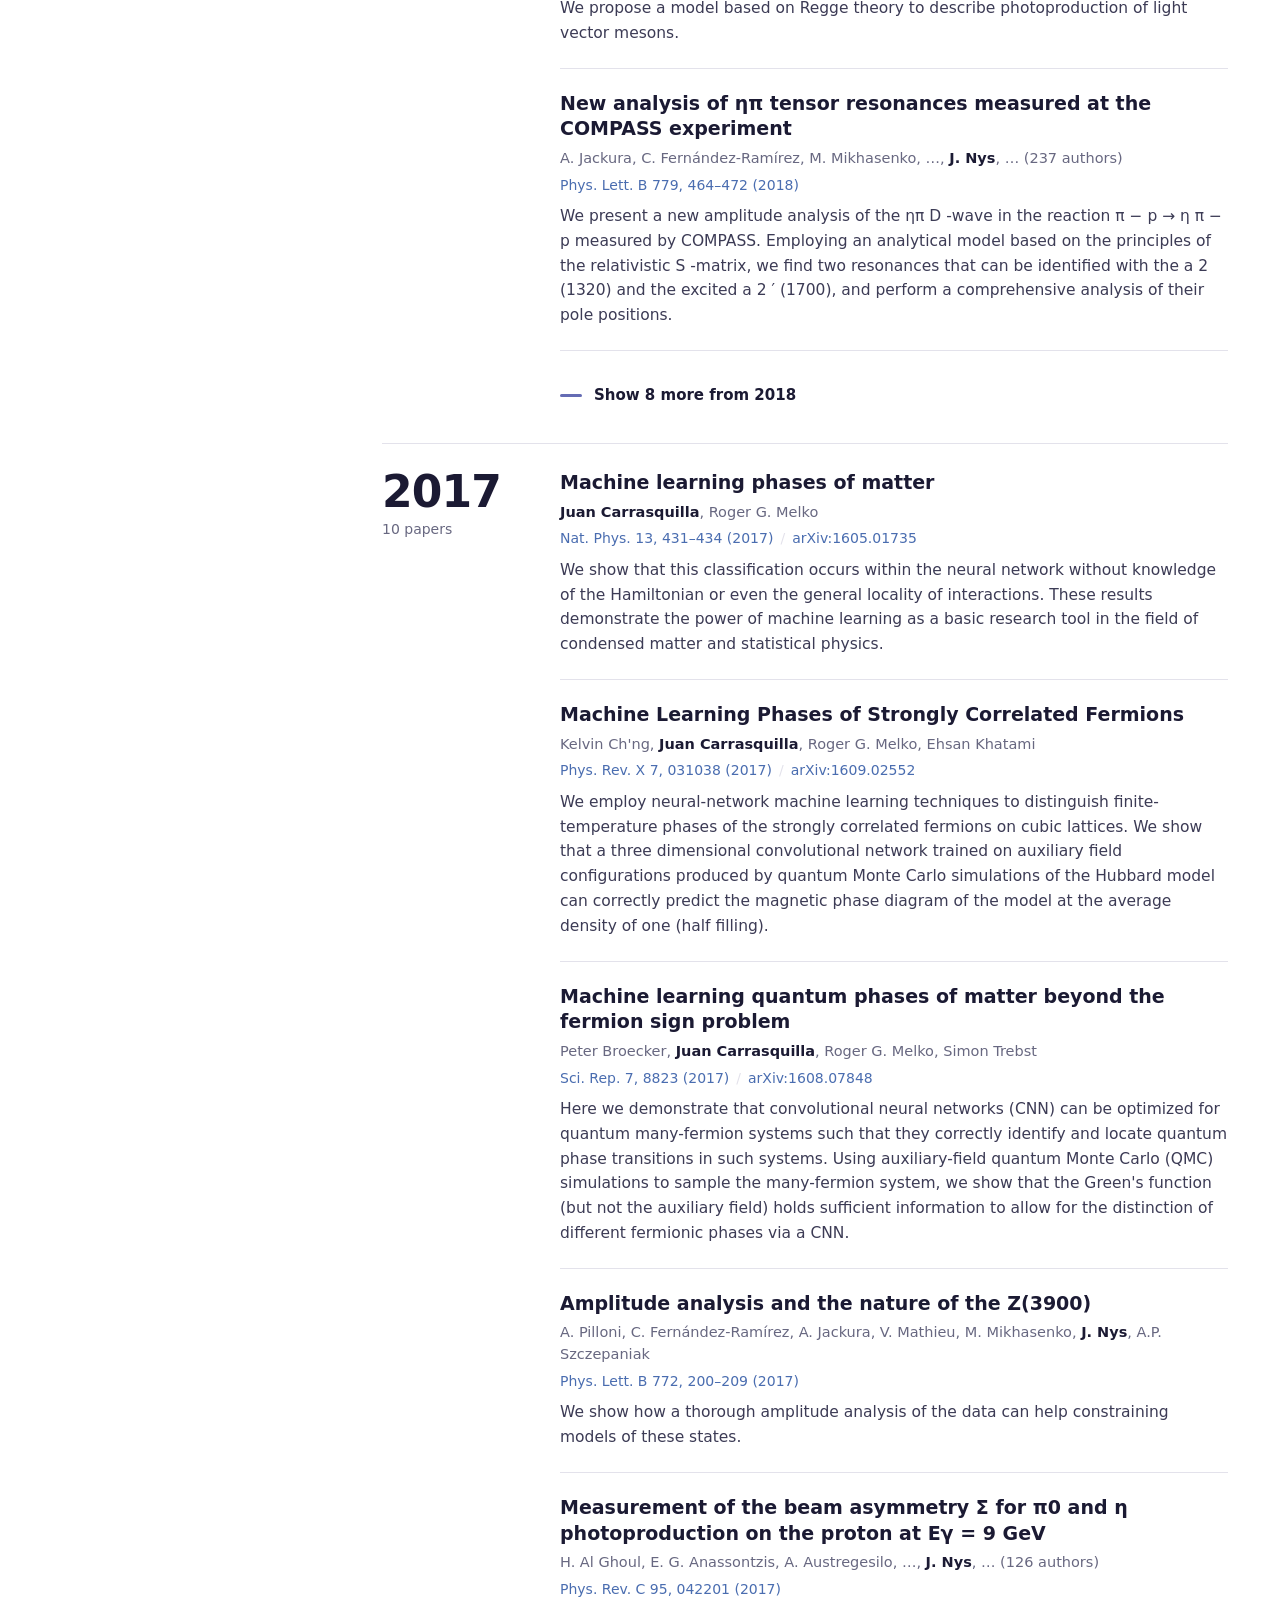
==== commit 05ae8f9e: "Group page preview: QTML 2026 poster lists all three authors Co-Authored-By: Claude Opus 5.5 <norepl" ====
--- a/group-draft/index.html
+++ b/group-draft/index.html
@@ -1660,7 +1660,7 @@
       <div class="seminar">
         <h3>Talks and posters</h3>
         <ul class="sem">
-          <li><time datetime="2026-12">Dec 2026</time><div><p class="st">Addressing Quantum Many-Body Problems via Analog Devices</p><p class="sw">Tristan Zerweck, poster at QTML 2026, Stellenbosch</p></div></li>
+          <li><time datetime="2026-12">Dec 2026</time><div><p class="st">Addressing Quantum Many-Body Problems via Analog Devices</p><p class="sw">Vinícius Mohr, Tristan Zerweck, Juan Carrasquilla. Poster at QTML 2026, Stellenbosch</p></div></li>
           <li><time datetime="2026-03">Mar 2026</time><div><p class="st"><a href="https://meetings-archive.aps.org/smt/2026/mar-g42/">Data-Driven Pretraining of Time-Dependent Neural Quantum <span class="nw">States<svg class="ext" viewBox="0 0 12 12" aria-hidden="true" focusable="false"><path d="M3 9 9 3M4.2 3H9v4.8" fill="none" stroke="currentColor" stroke-width="1.5" stroke-linecap="round" stroke-linejoin="round"/></svg></span></a></p><p class="sw">Reja Wilke, talk at APS Global Physics Summit</p></div></li>
           <li><time datetime="2025-03">Mar 2025</time><div><p class="st"><a href="https://meetings-archive.aps.org/smt/2025/mar-l37/">Adiabatic transport of neural network quantum <span class="nw">states<svg class="ext" viewBox="0 0 12 12" aria-hidden="true" focusable="false"><path d="M3 9 9 3M4.2 3H9v4.8" fill="none" stroke="currentColor" stroke-width="1.5" stroke-linecap="round" stroke-linejoin="round"/></svg></span></a></p><p class="sw">Matija Medvidović, talk at APS Global Physics Summit, Anaheim</p></div></li>
         </ul>
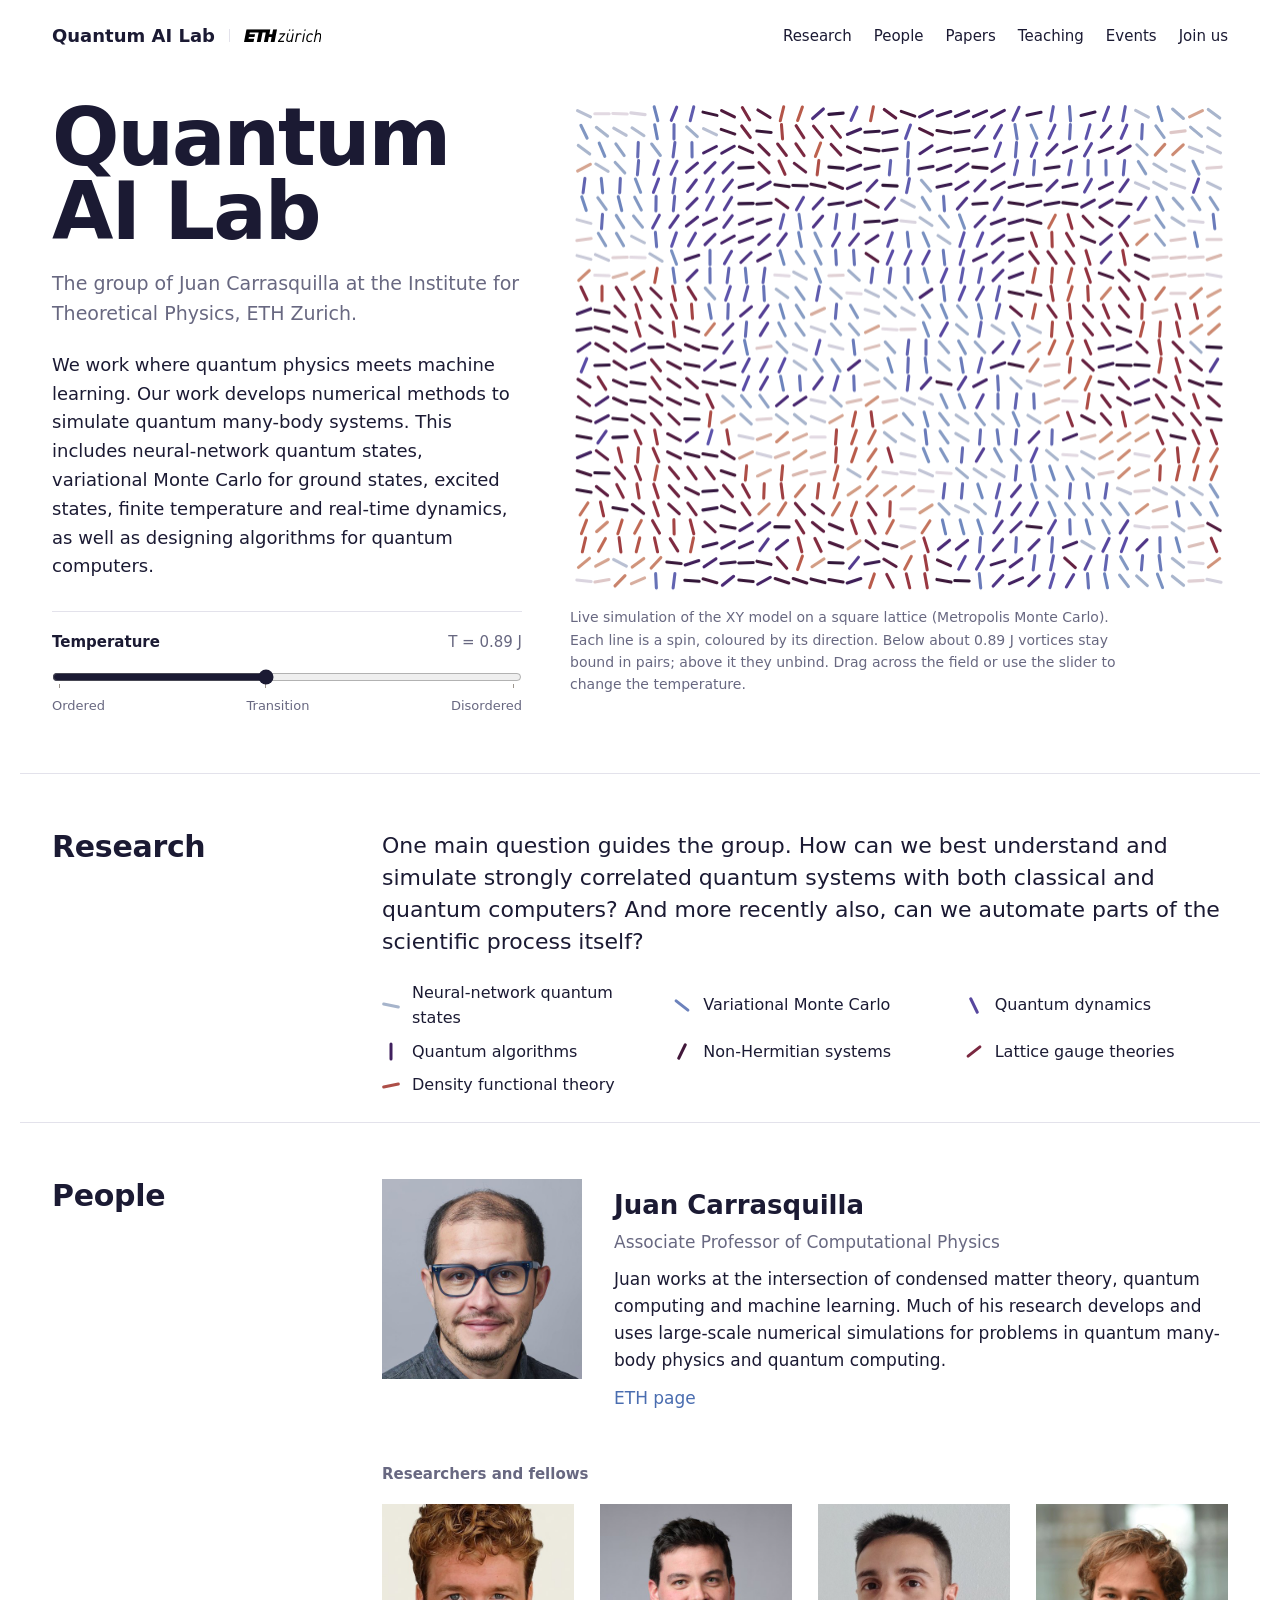
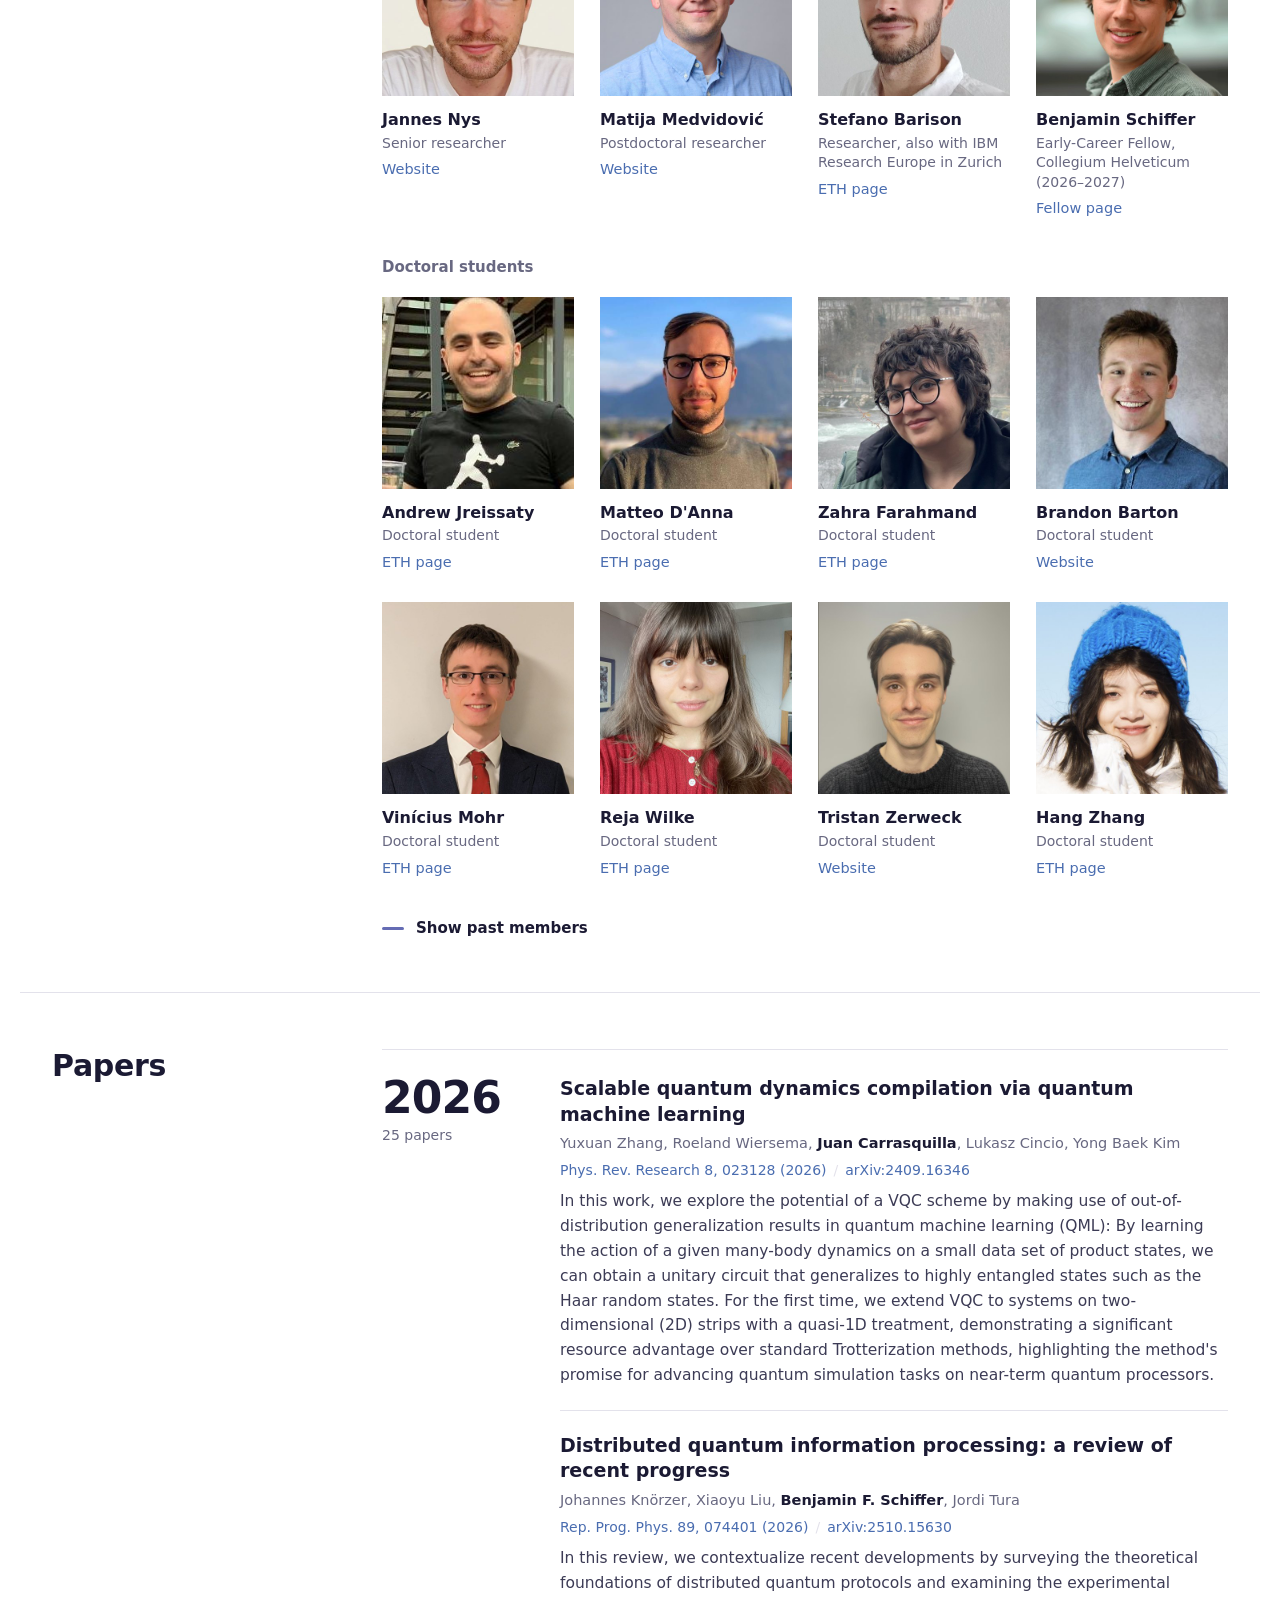
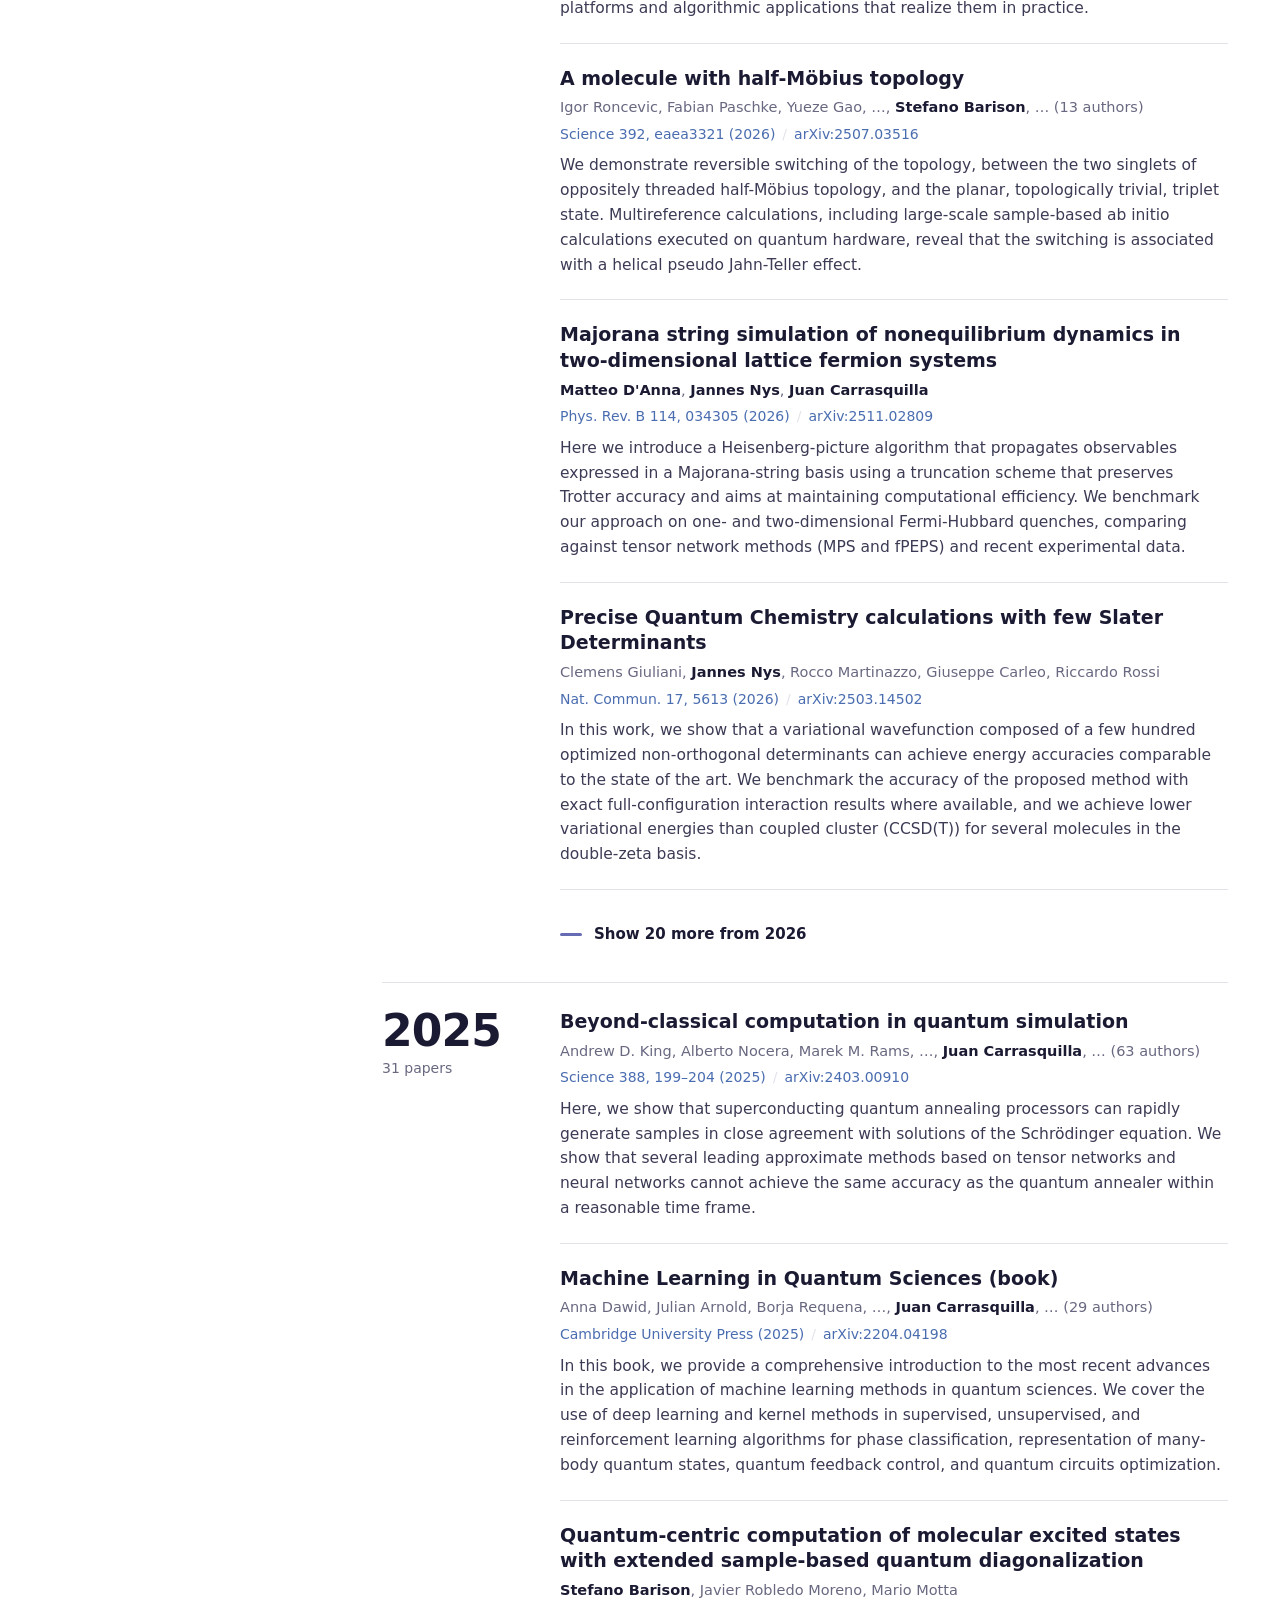
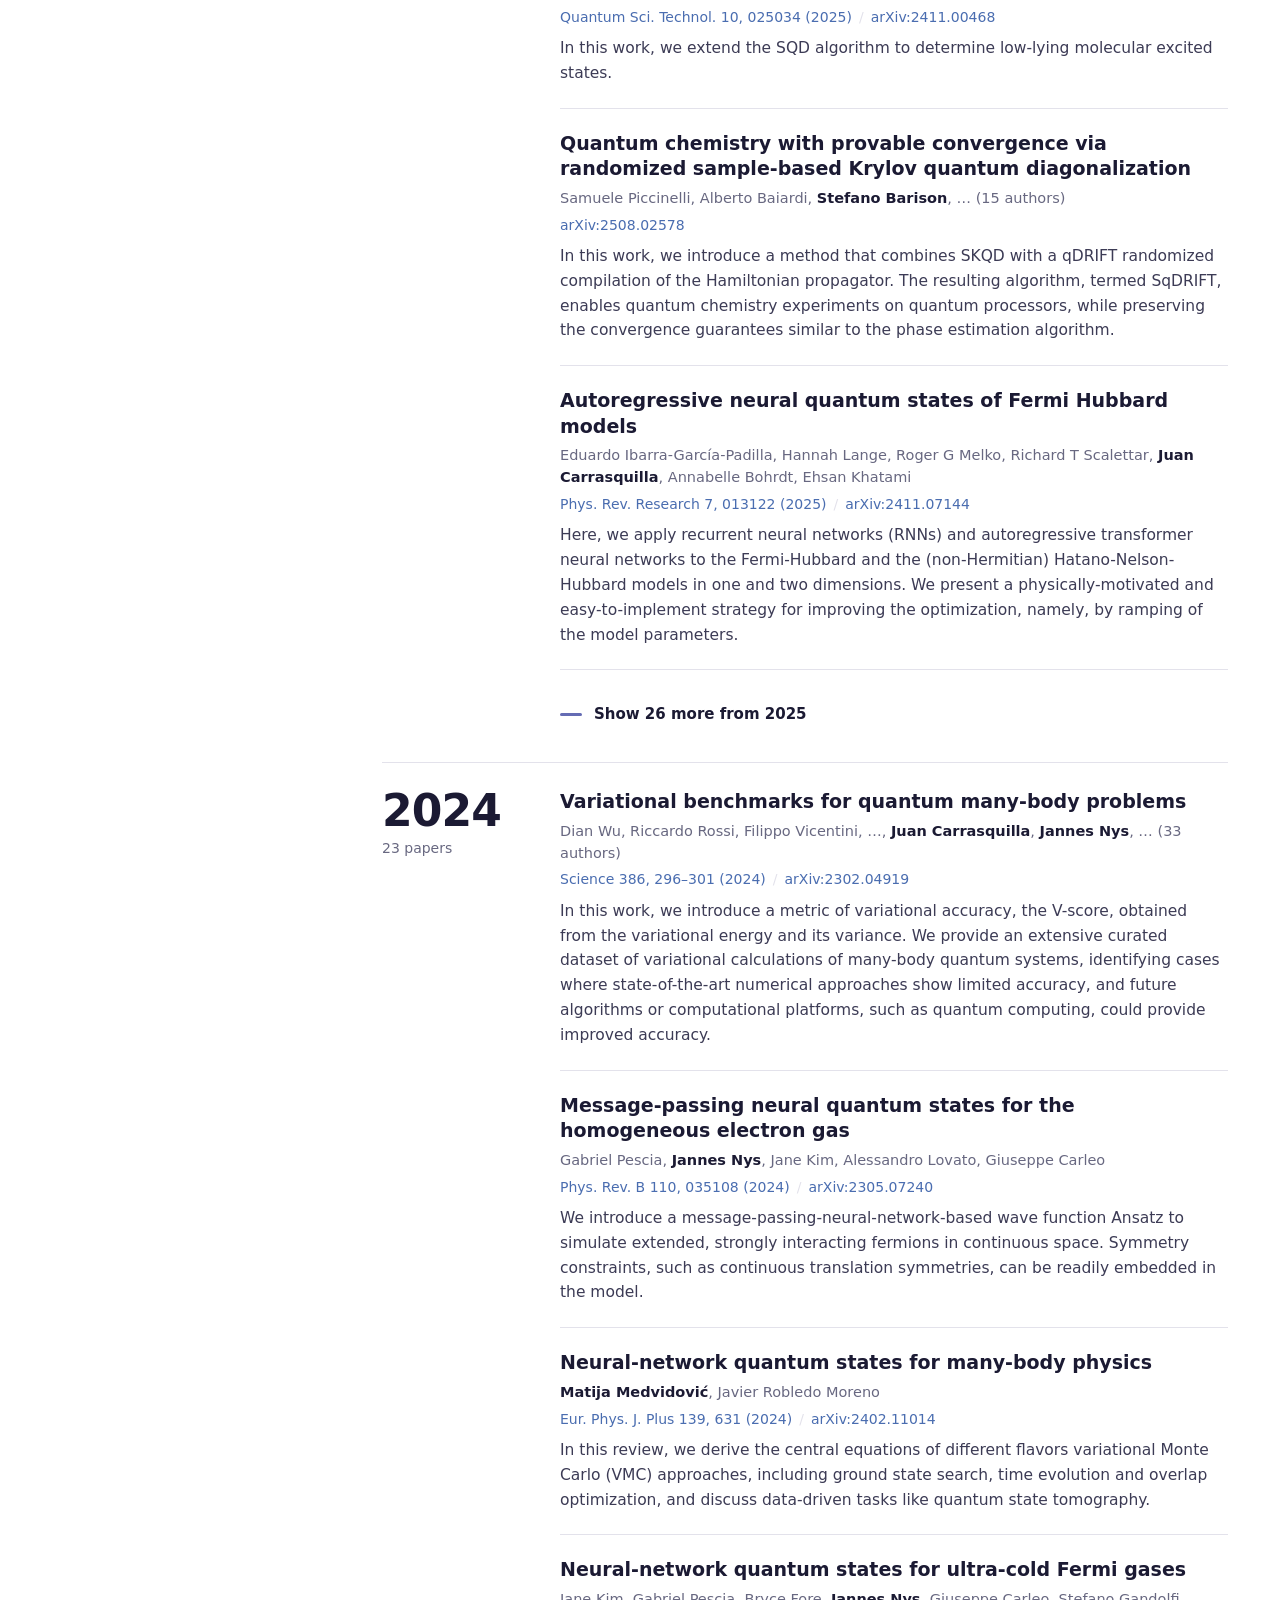
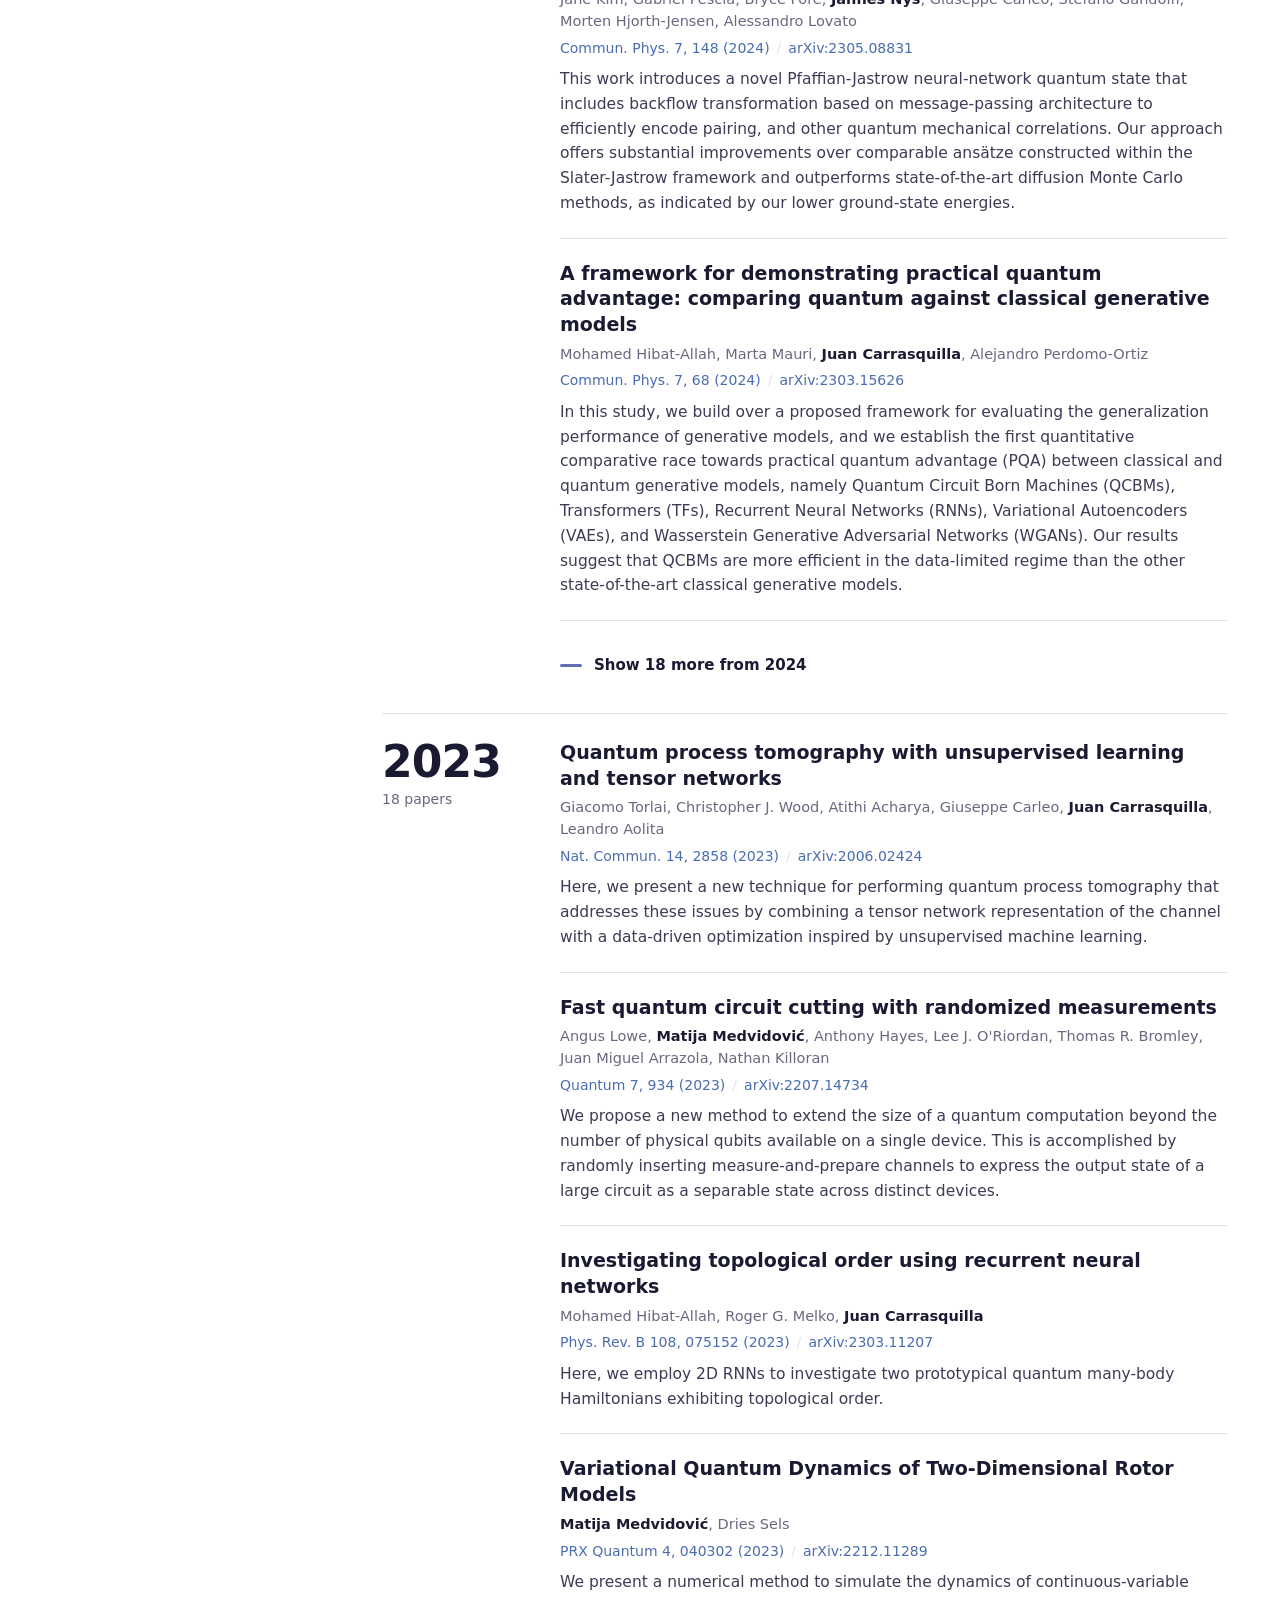
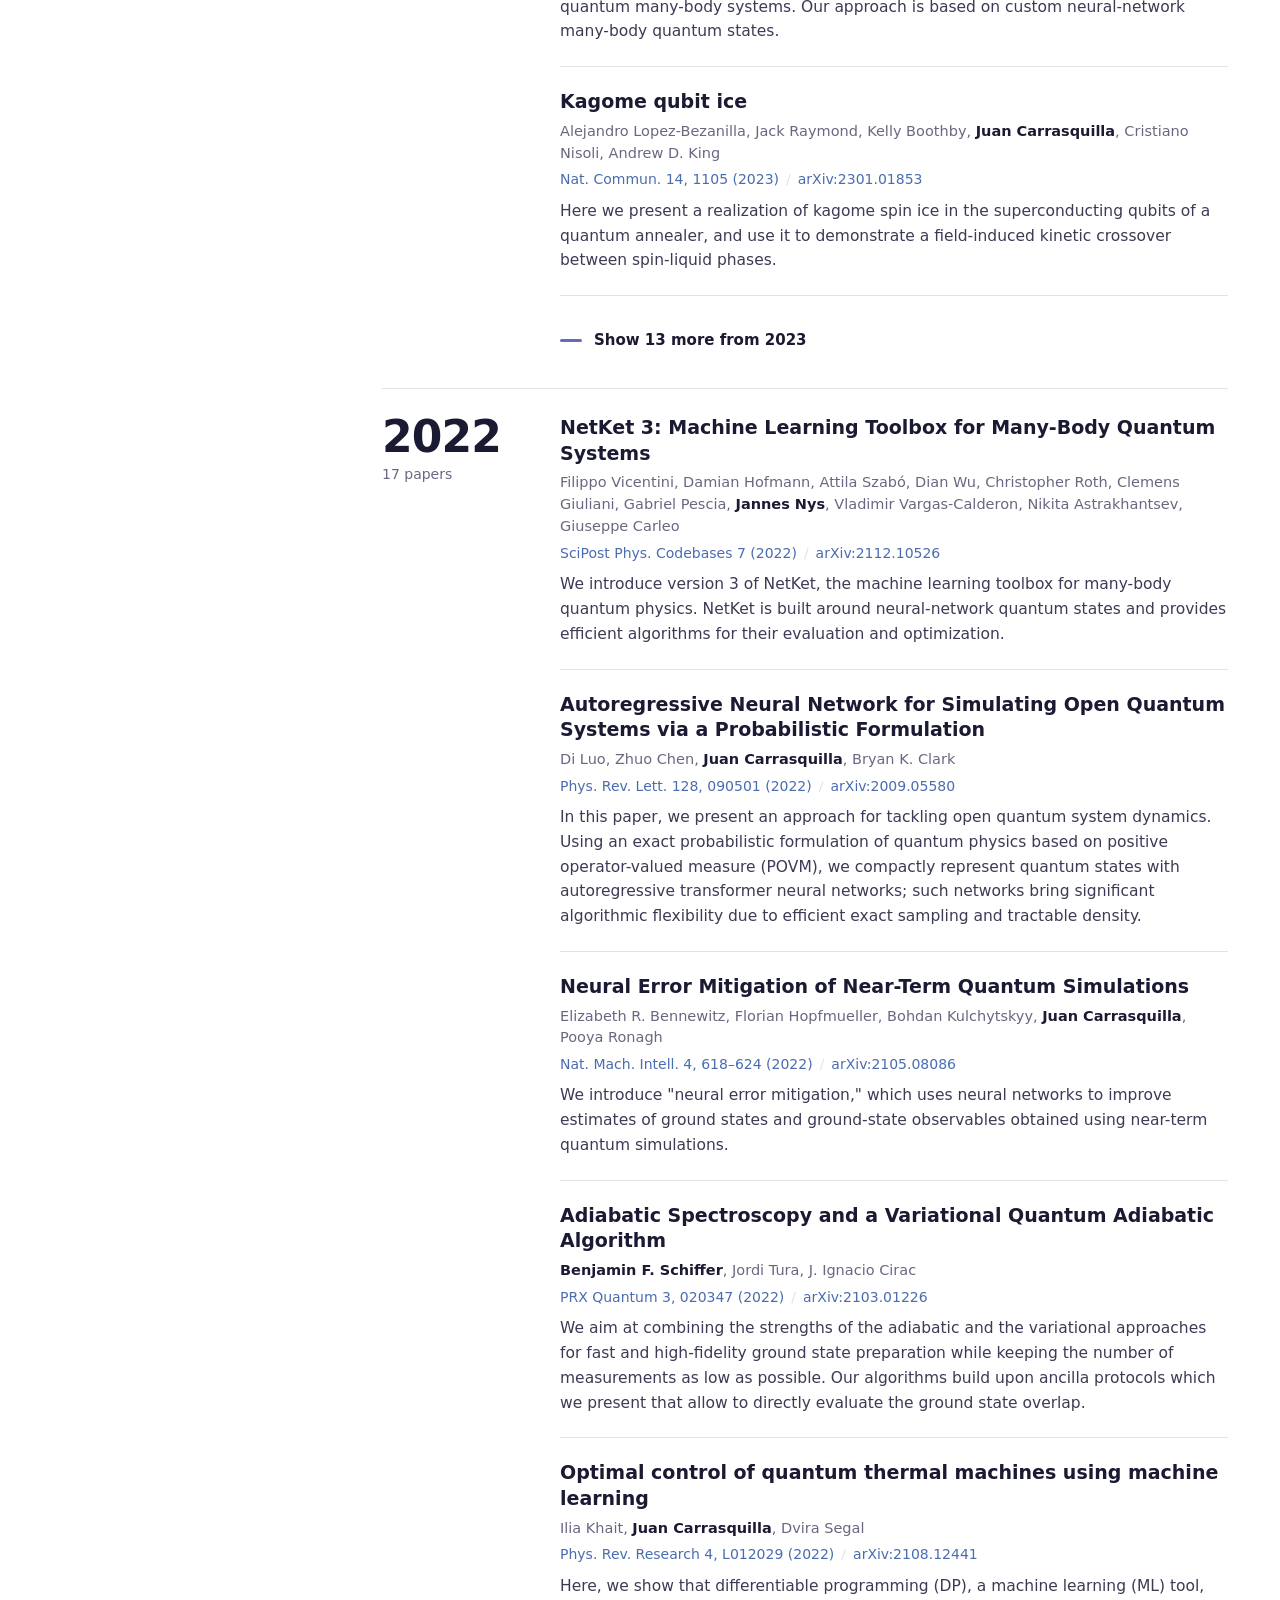
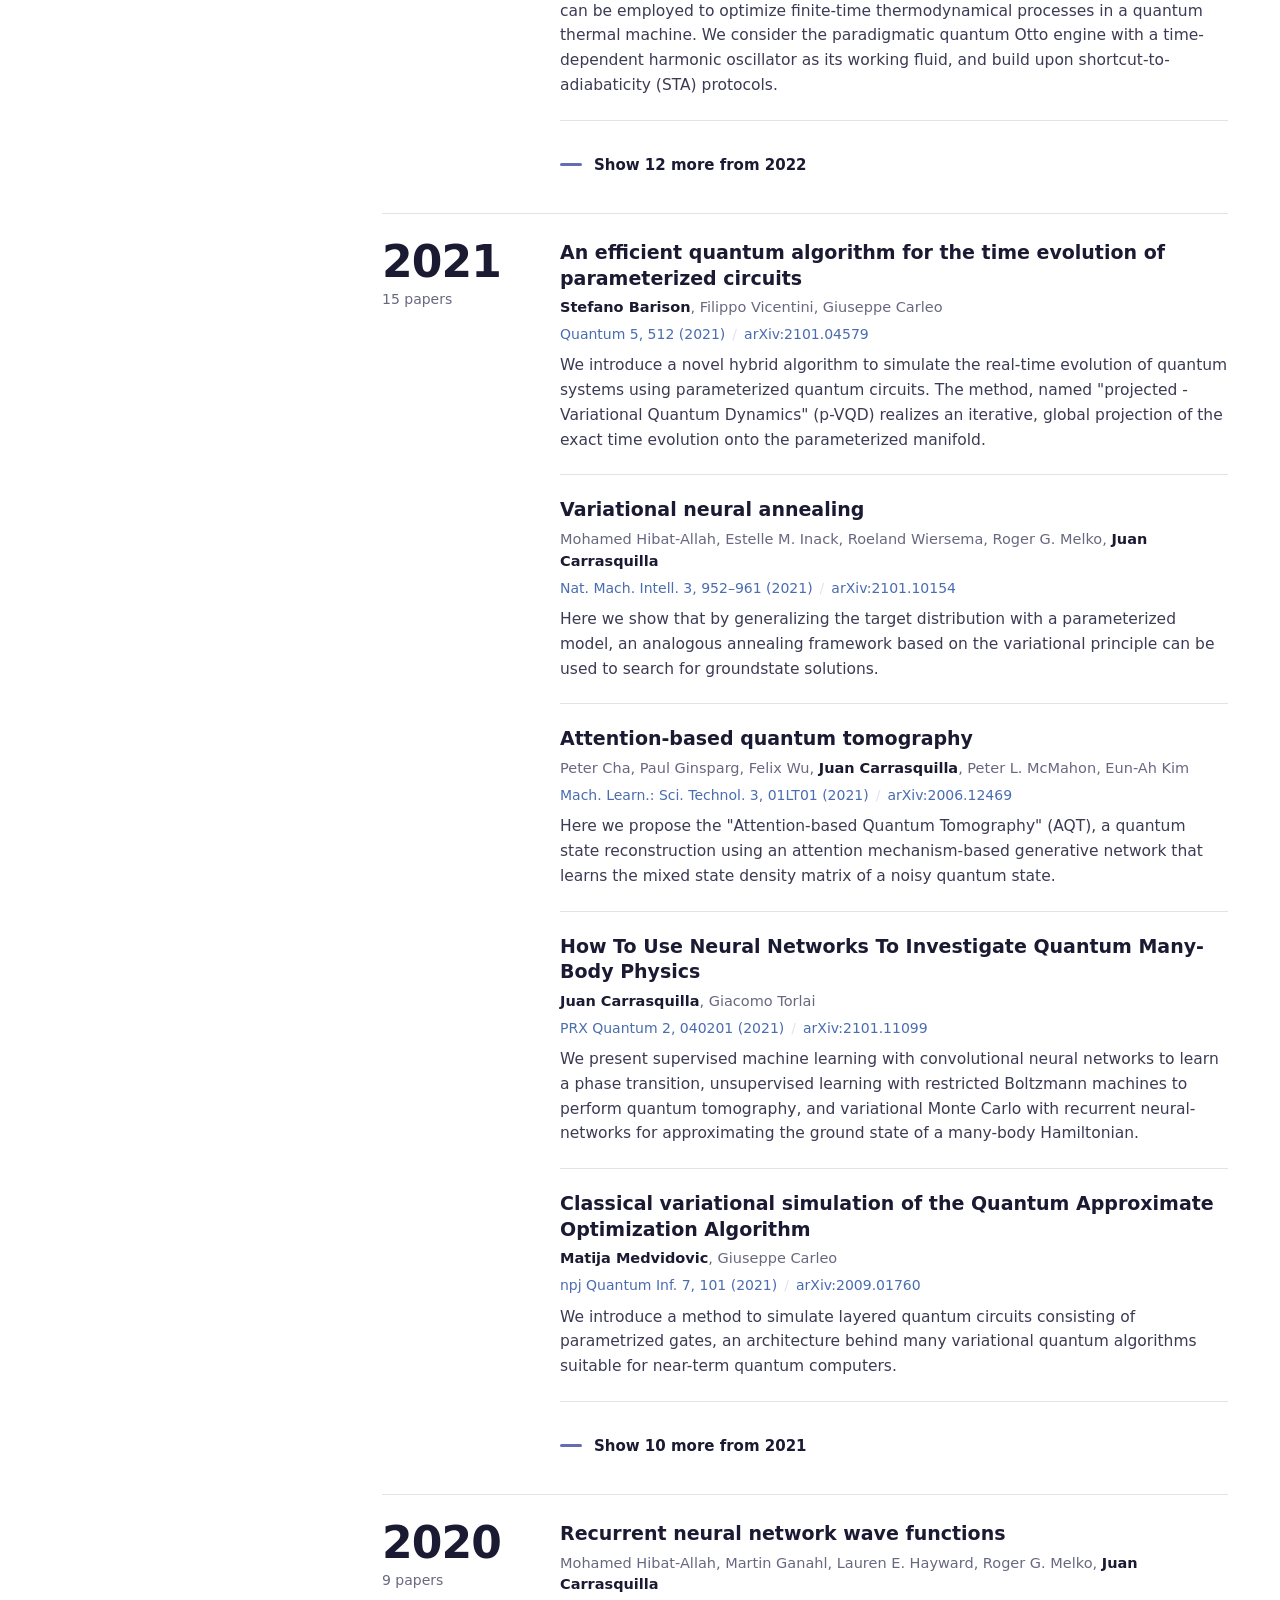
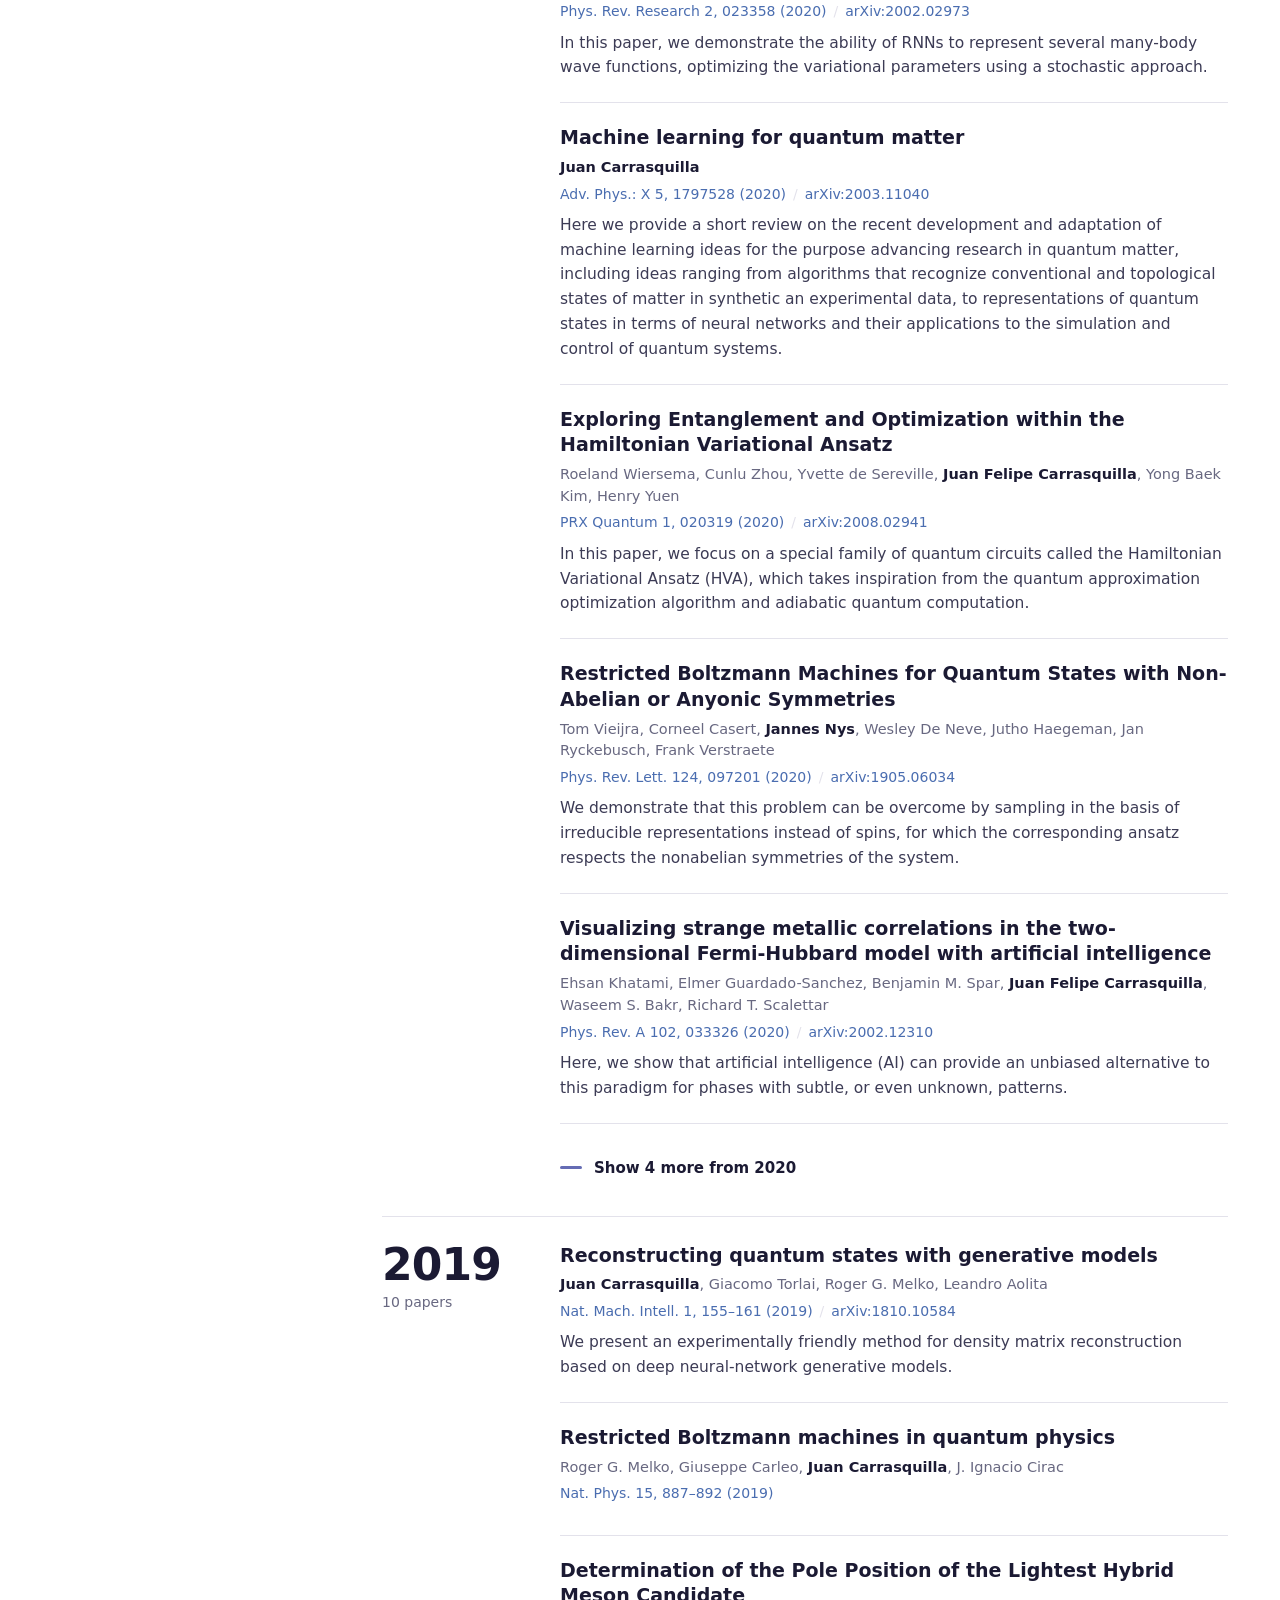
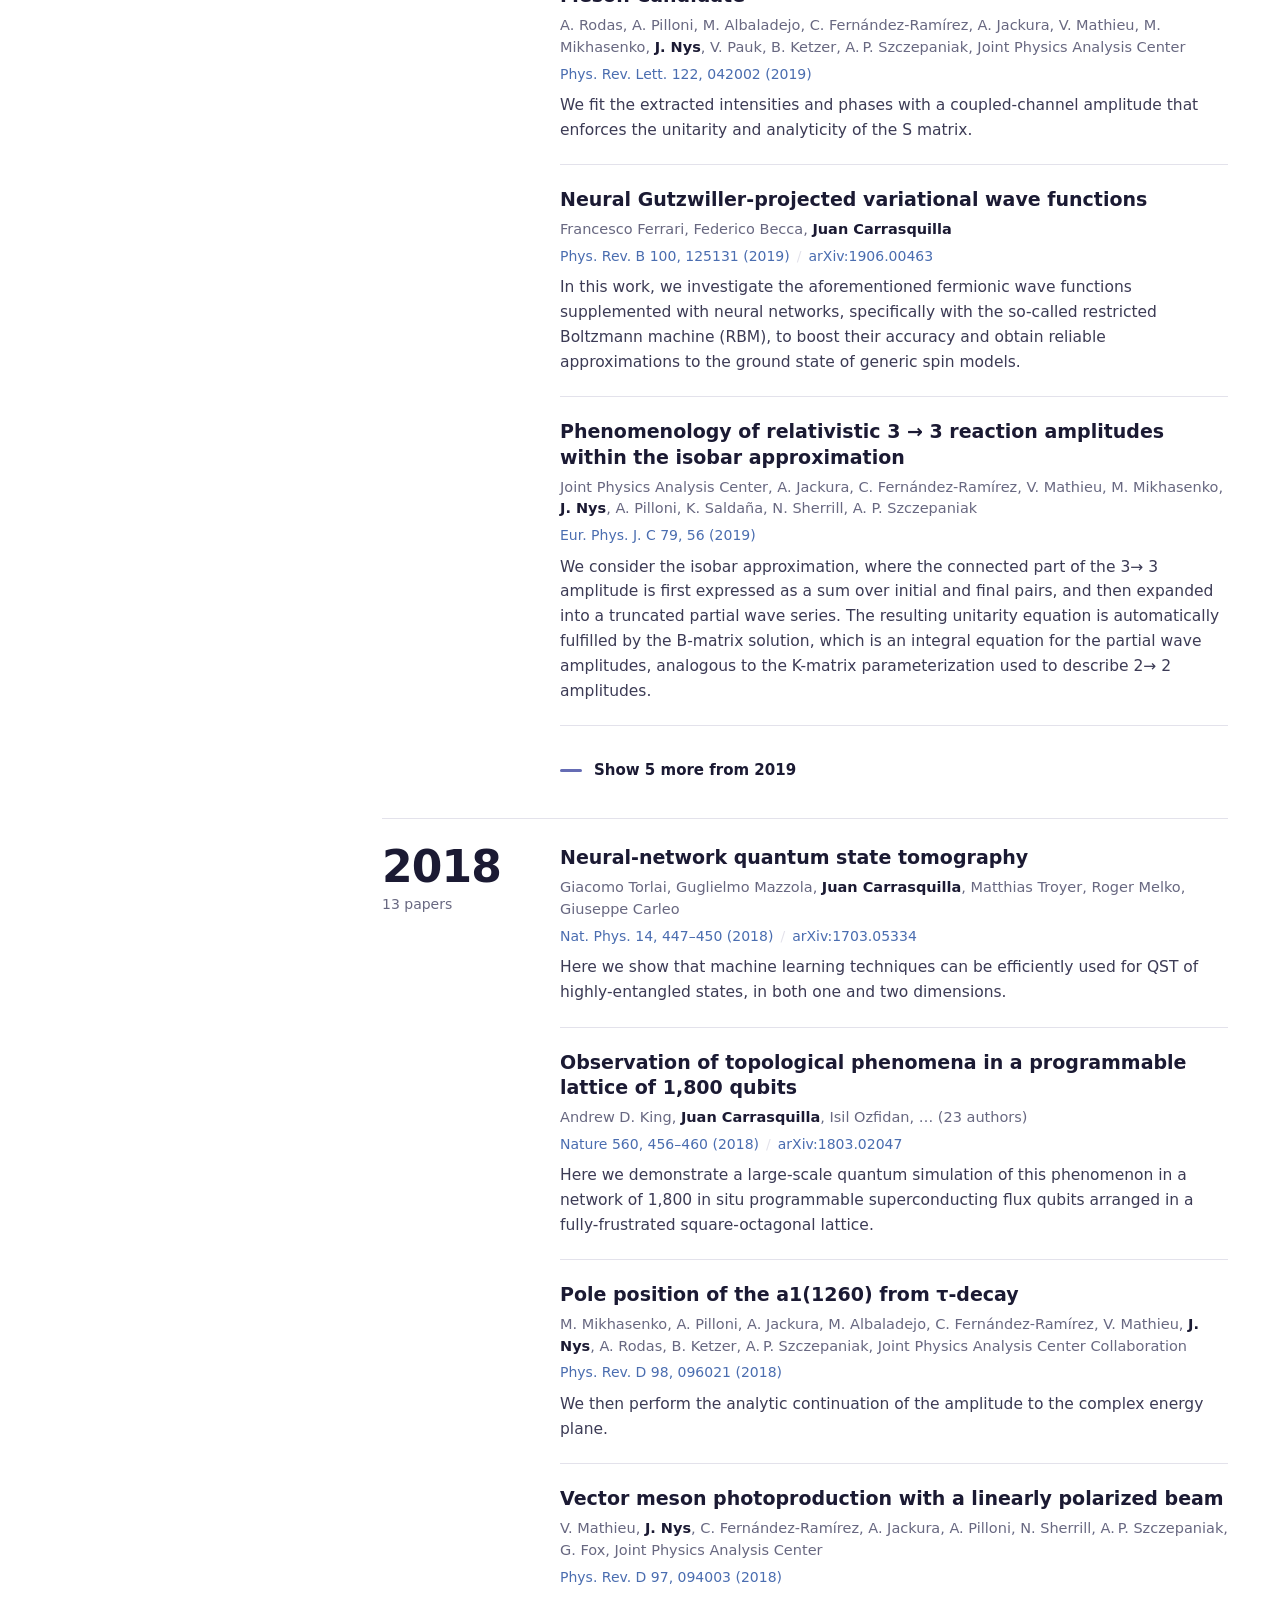
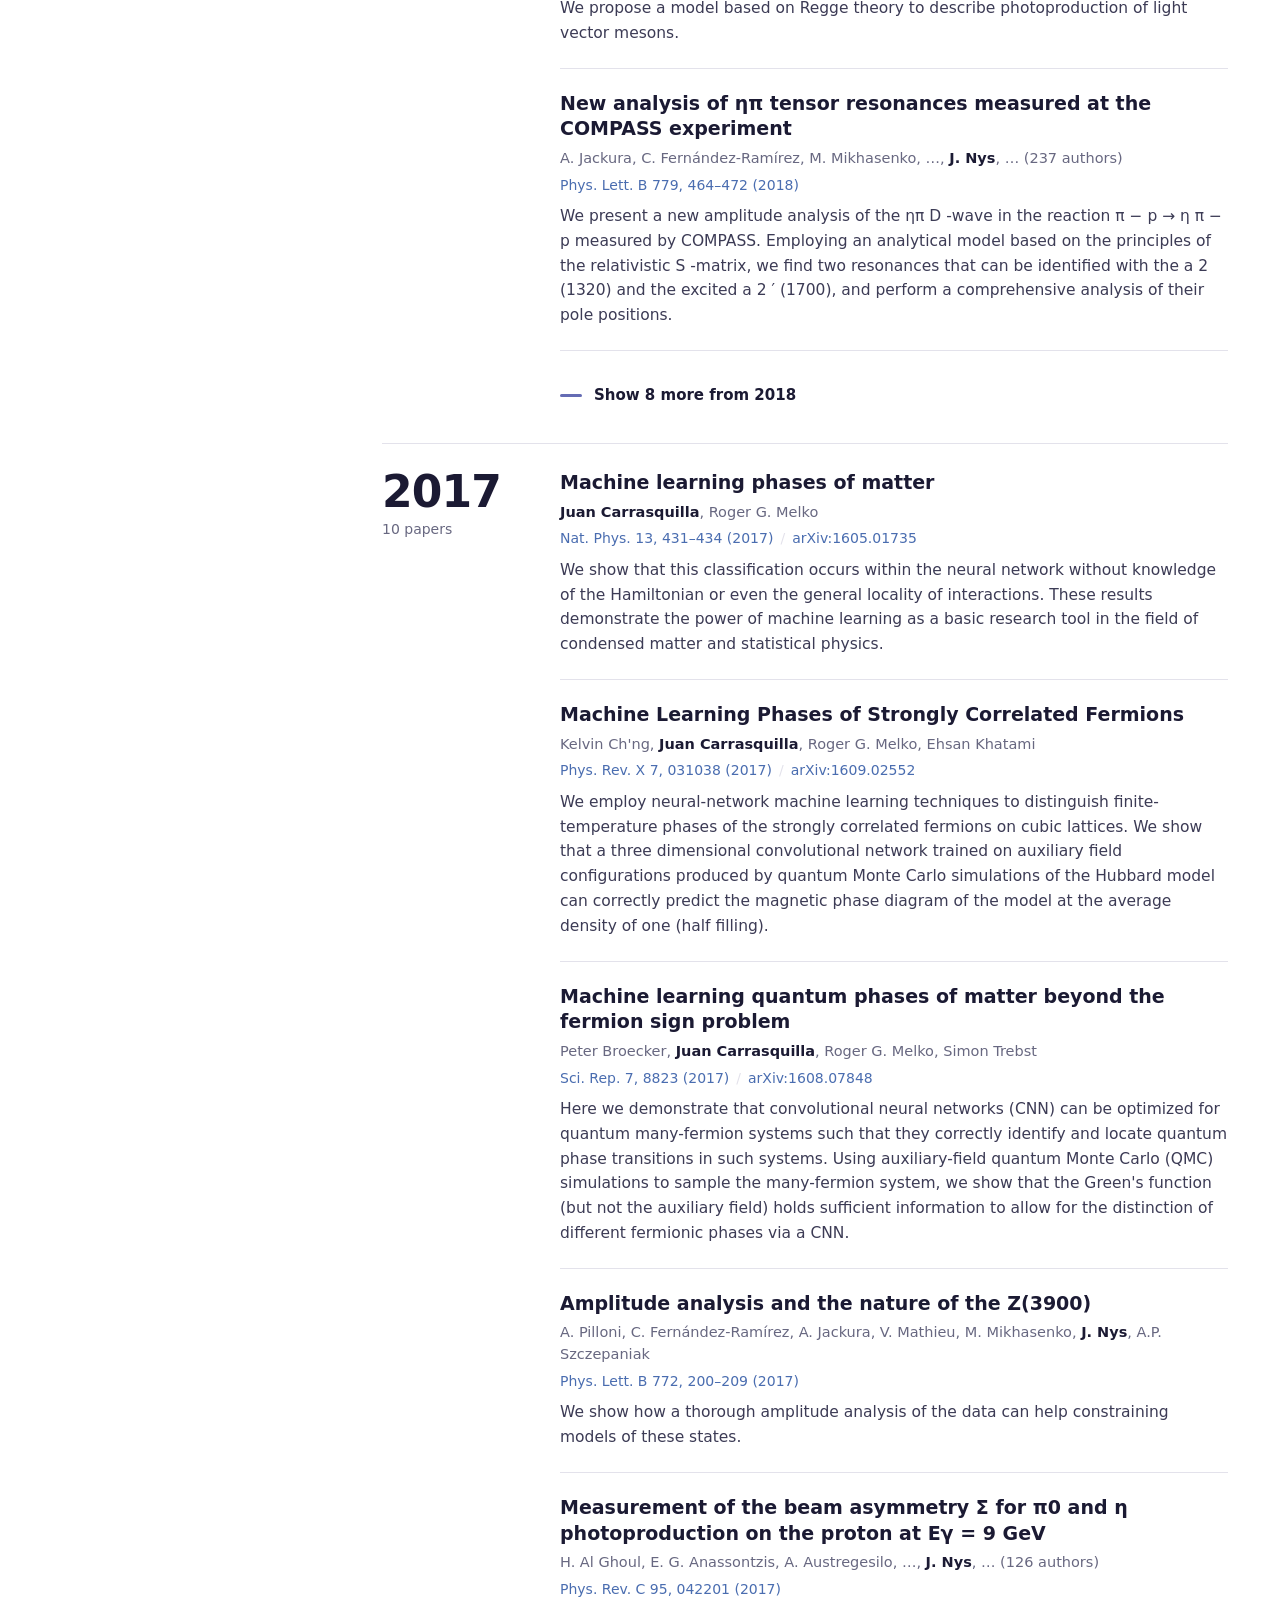
==== commit 57301223: "Group page preview: Low Energy Discussions HS 2026, first talk (Sebastian Paeckel, 6 Oct) Co-Authore" ====
--- a/group-draft/index.html
+++ b/group-draft/index.html
@@ -1559,15 +1559,15 @@
         <h3>Group seminar</h3>
         <h4 class="sub-h">Coming up</h4>
         <ul class="sem">
-          <li><time datetime="2026-10-05">5 Oct 2026</time><div><p class="st">Universality 101</p><p class="sw">Andrew Jreissaty</p></div></li>
           <li><time datetime="2026-10-19">19 Oct 2026</time><div><p class="st">Optimized and inverted effective electronic potentials</p><p class="sw">Matija Medvidović</p></div></li>
           <li><time datetime="2026-11-02">2 Nov 2026</time><div><p class="st">Hybrid propagation</p><p class="sw">Nika Senn</p></div></li>
           <li><time datetime="2026-11-16">16 Nov 2026</time><div><p class="st">Dirac propagation and fermionic circuit compression</p><p class="sw">Arnav Naidu</p></div></li>
           <li><time datetime="2026-11-30">30 Nov 2026</time><div><p class="st"><span class="tbd">Title to be announced</span></p><p class="sw">Brandon Barton</p></div></li>
           <li><time datetime="2026-12-14">14 Dec 2026</time><div><p class="st"><span class="tbd">Title to be announced</span></p><p class="sw">Reja Wilke</p></div></li>
         </ul>
-        <details class="more sem-more"><summary><span class="m">Show 45 past talks and events</span><span class="l">Hide past talks and events</span></summary>
+        <details class="more sem-more"><summary><span class="m">Show 46 past talks and events</span><span class="l">Hide past talks and events</span></summary>
           <ul class="sem">
+          <li><time datetime="2026-10-05">5 Oct 2026</time><div><p class="st">Universality 101</p><p class="sw">Andrew Jreissaty</p></div></li>
           <li><time datetime="2026-09-28">28 Sep 2026</time><div><p class="st">Round-table discussion on AI in research</p><p class="sw"><span class="tag">Event</span></p></div></li>
           <li><time datetime="2026-09-21">21 Sep 2026</time><div><p class="st">Quantum phase estimation without controlled time evolution</p><p class="sw">Benjamin Schiffer</p></div></li>
           <li><time datetime="2026-06-09">9 Jun 2026</time><div><p class="st">Circuit compression</p><p class="sw">Erenay Karacan</p></div></li>
@@ -1620,7 +1620,9 @@
         <h3><a href="https://blogs.ethz.ch/lowenergydiscussions/">Low Energy <span class="nw">Discussions<svg class="ext" viewBox="0 0 12 12" aria-hidden="true" focusable="false"><path d="M3 9 9 3M4.2 3H9v4.8" fill="none" stroke="currentColor" stroke-width="1.5" stroke-linecap="round" stroke-linejoin="round"/></svg></span></a></h3>
         <p class="intro">A talk series on condensed matter and statistical physics organised by Reja Wilke, Valerio Pagni and Sambuddha Chattopadhyay.</p>
         <h4 class="sub-h">Coming up</h4>
-        <p class="none">Talks TBA for this semester.</p>
+        <ul class="sem">
+          <li><time datetime="2026-10-06">6 Oct 2026</time><div><p class="st">Unlocking Low-Energy Many-Body Spectra with Dynamic Krylov Frames</p><p class="sw">Sebastian Paeckel, LMU Munich</p></div></li>
+        </ul>
         <details class="more sem-more"><summary><span class="m">Show 31 past talks</span><span class="l">Hide past talks</span></summary>
           <ul class="sem">
           <li><time datetime="2026-05-20">20 May 2026</time><div><p class="st">Quantum Hall states in optical lattices: Revealing hidden long-range order</p><p class="sw">Felix Palm, Université Libre de Bruxelles</p></div></li>
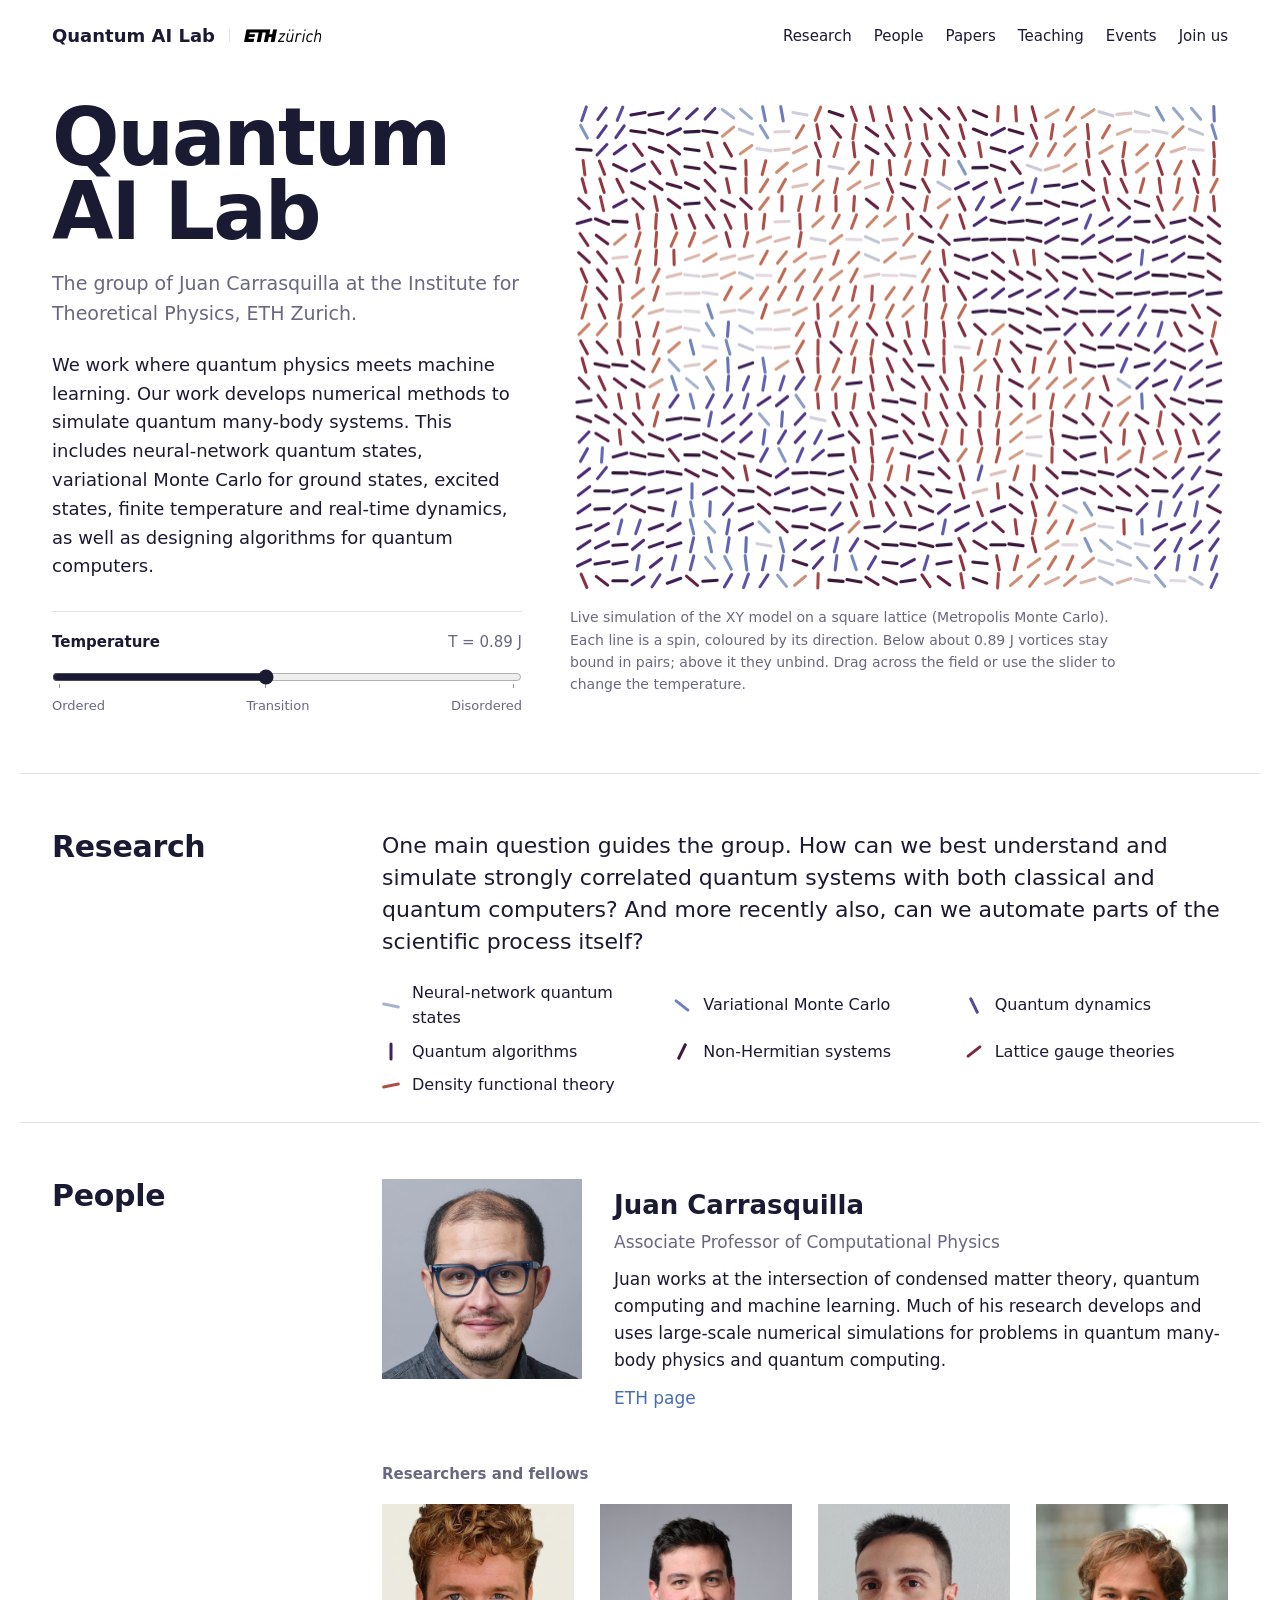
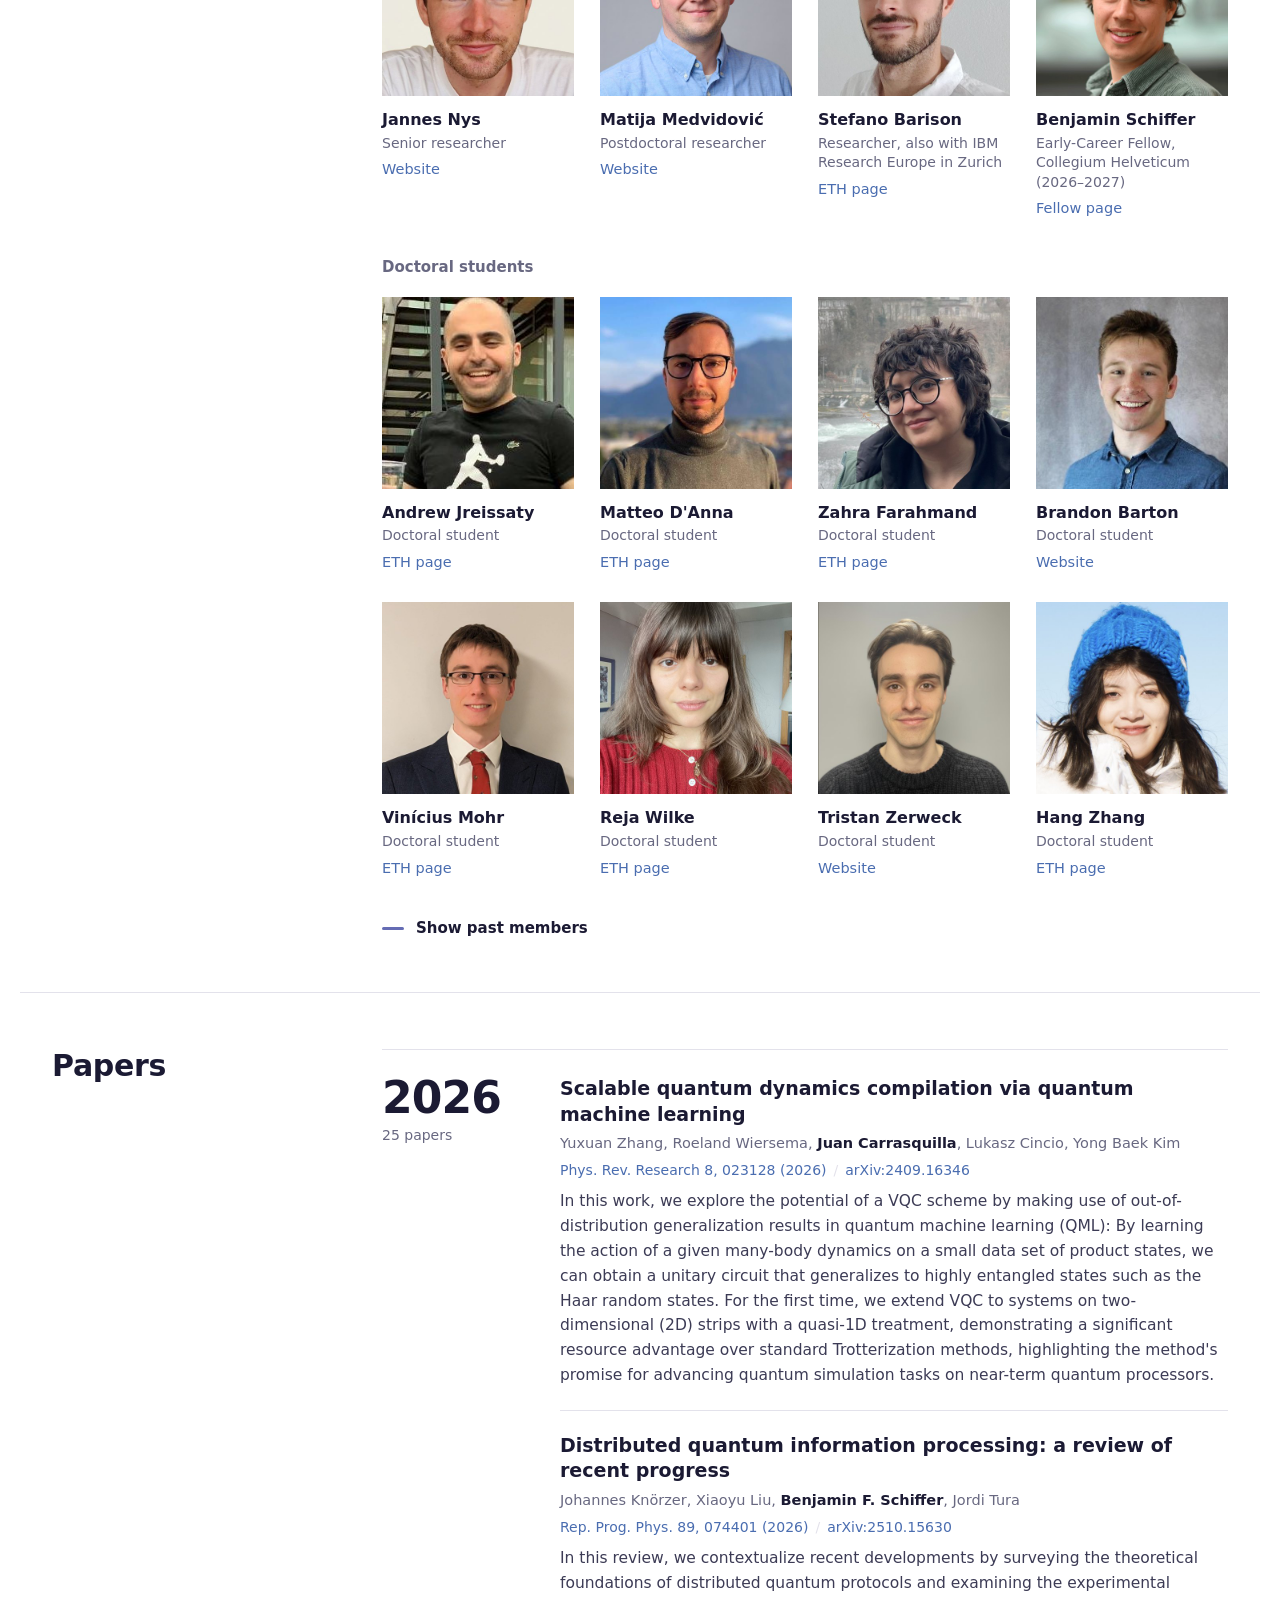
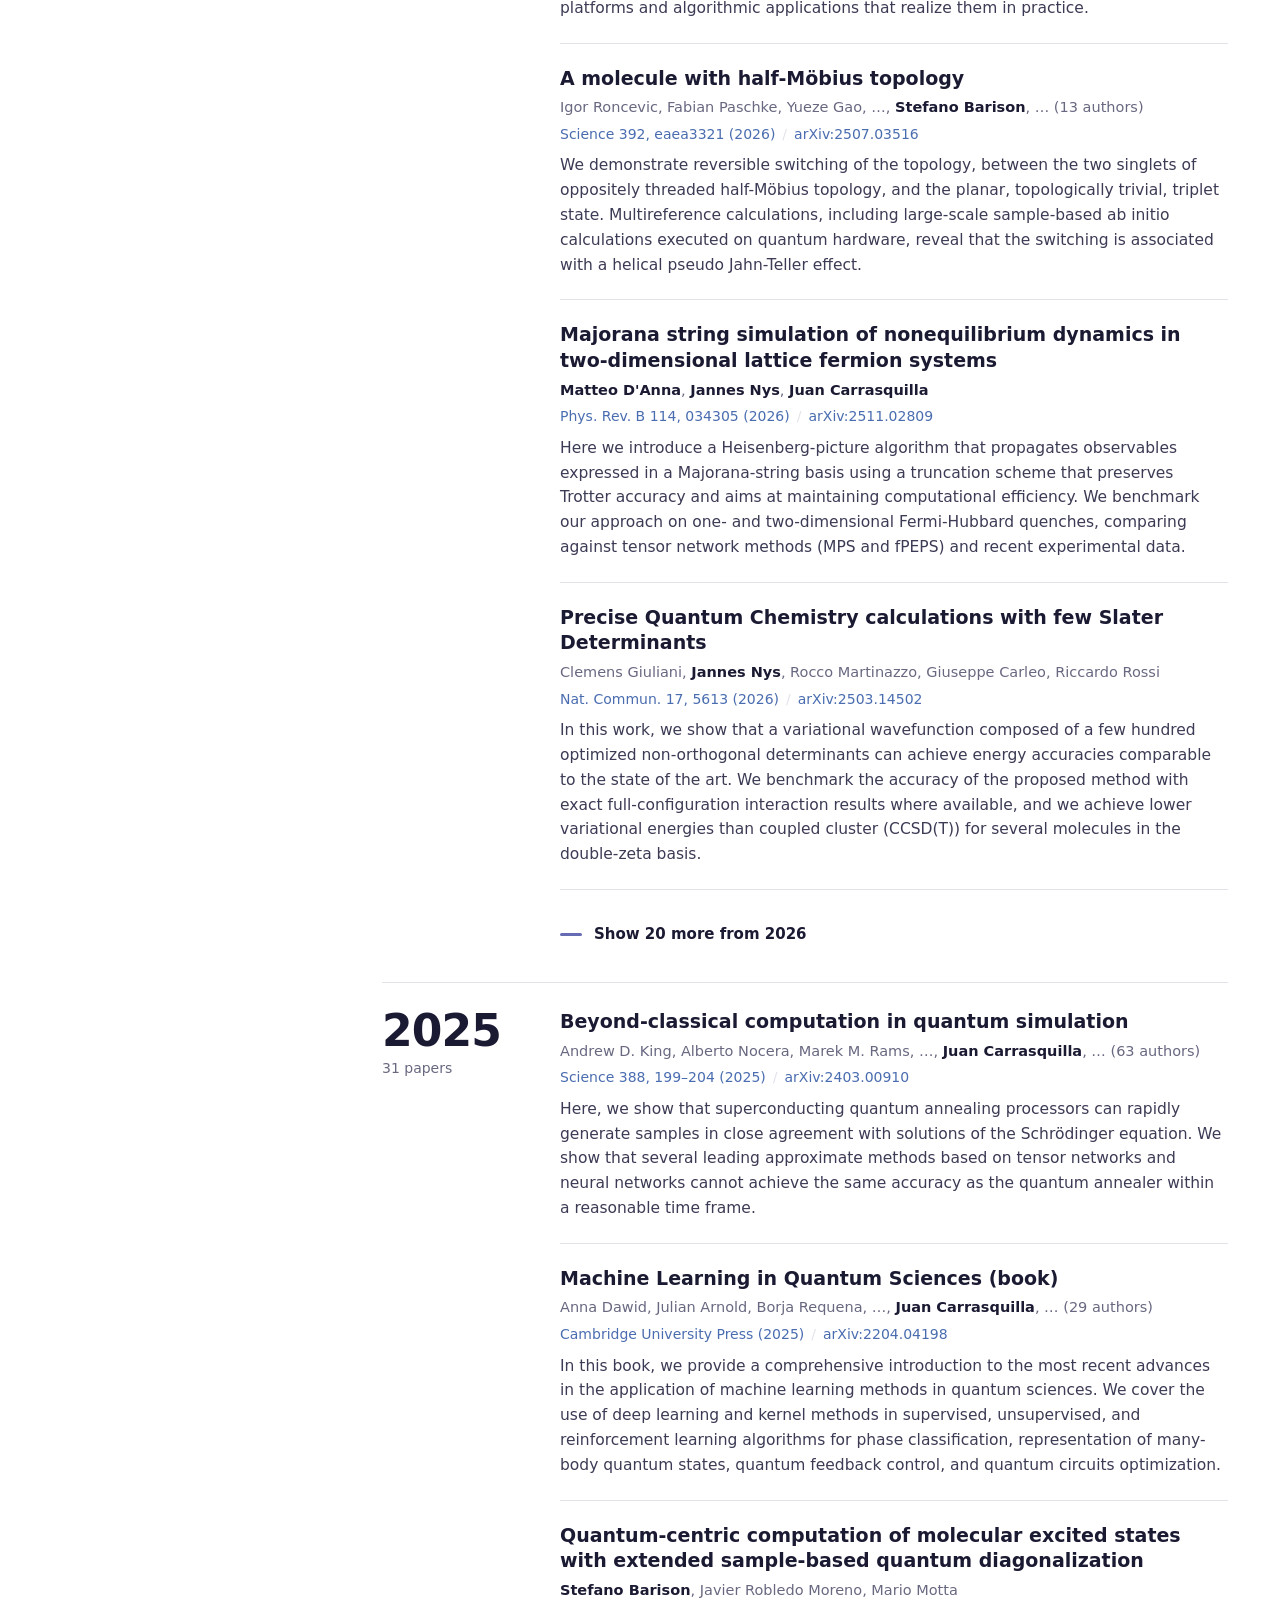
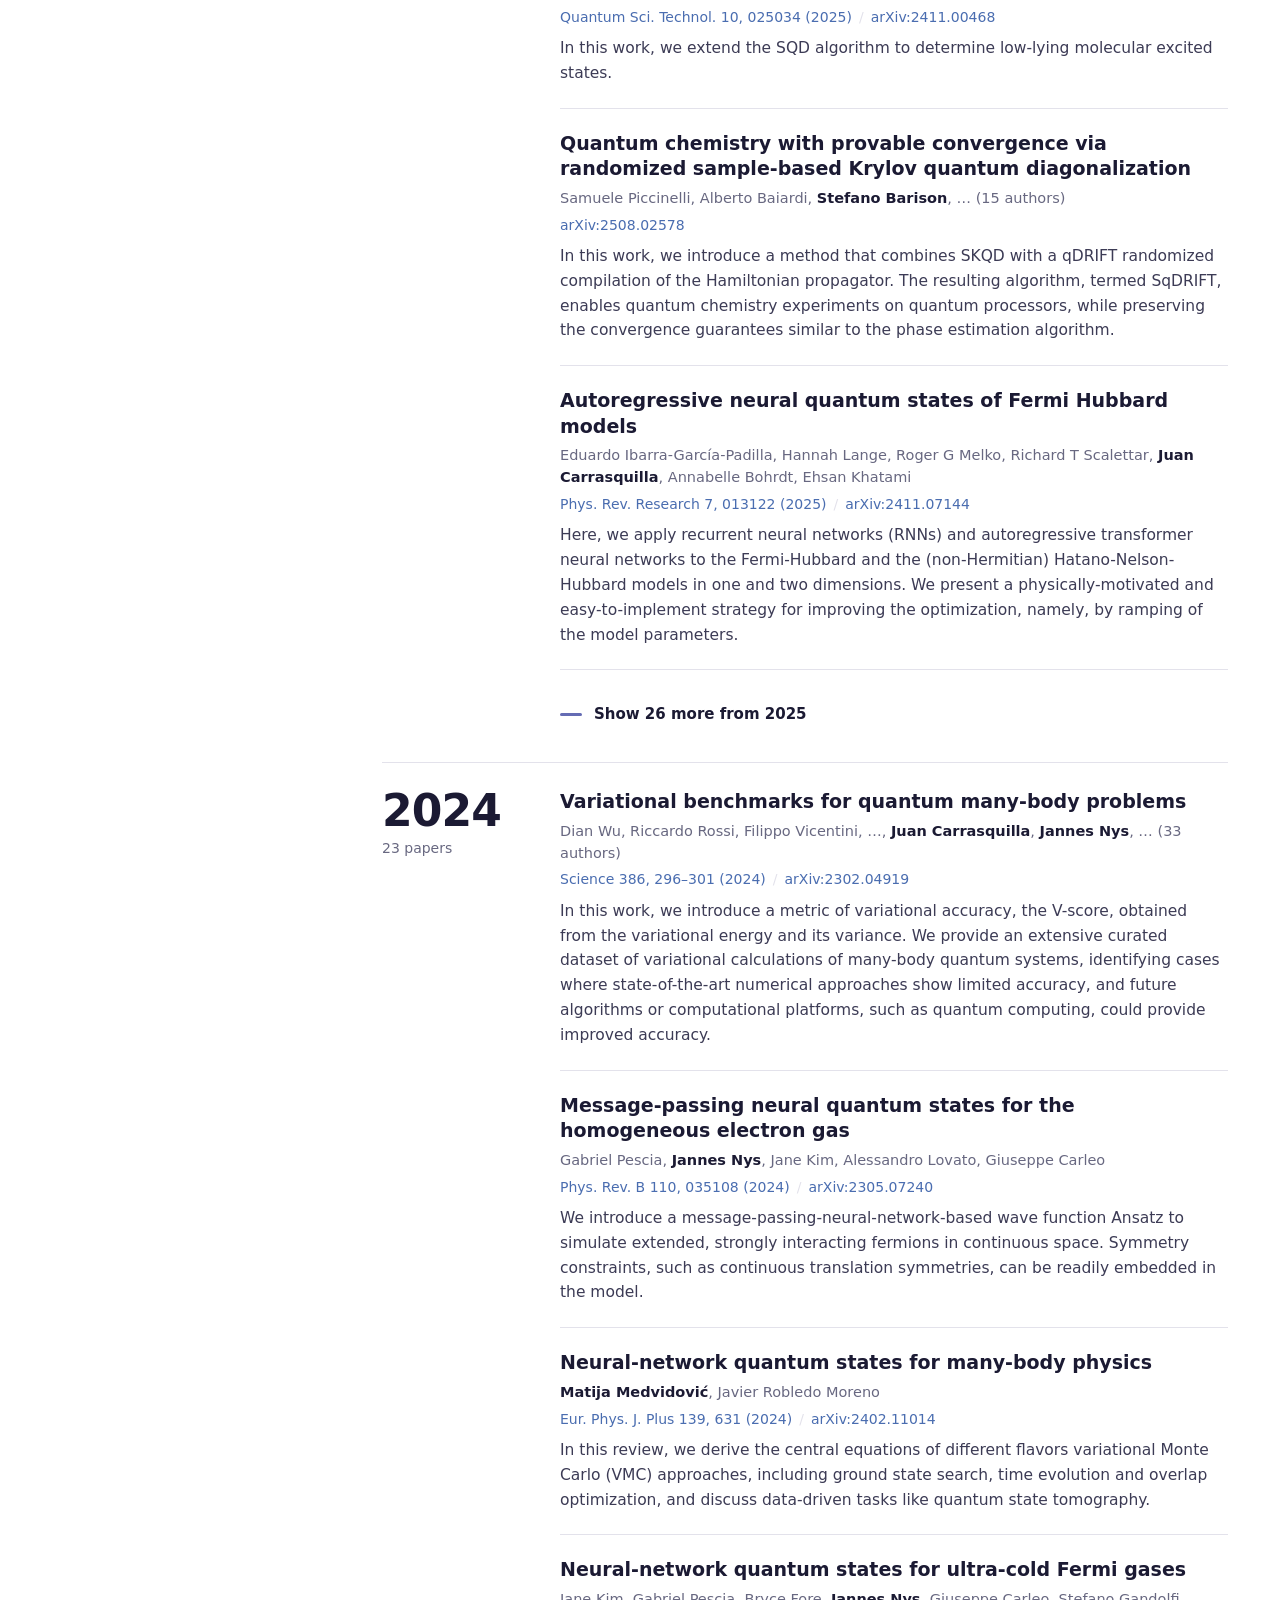
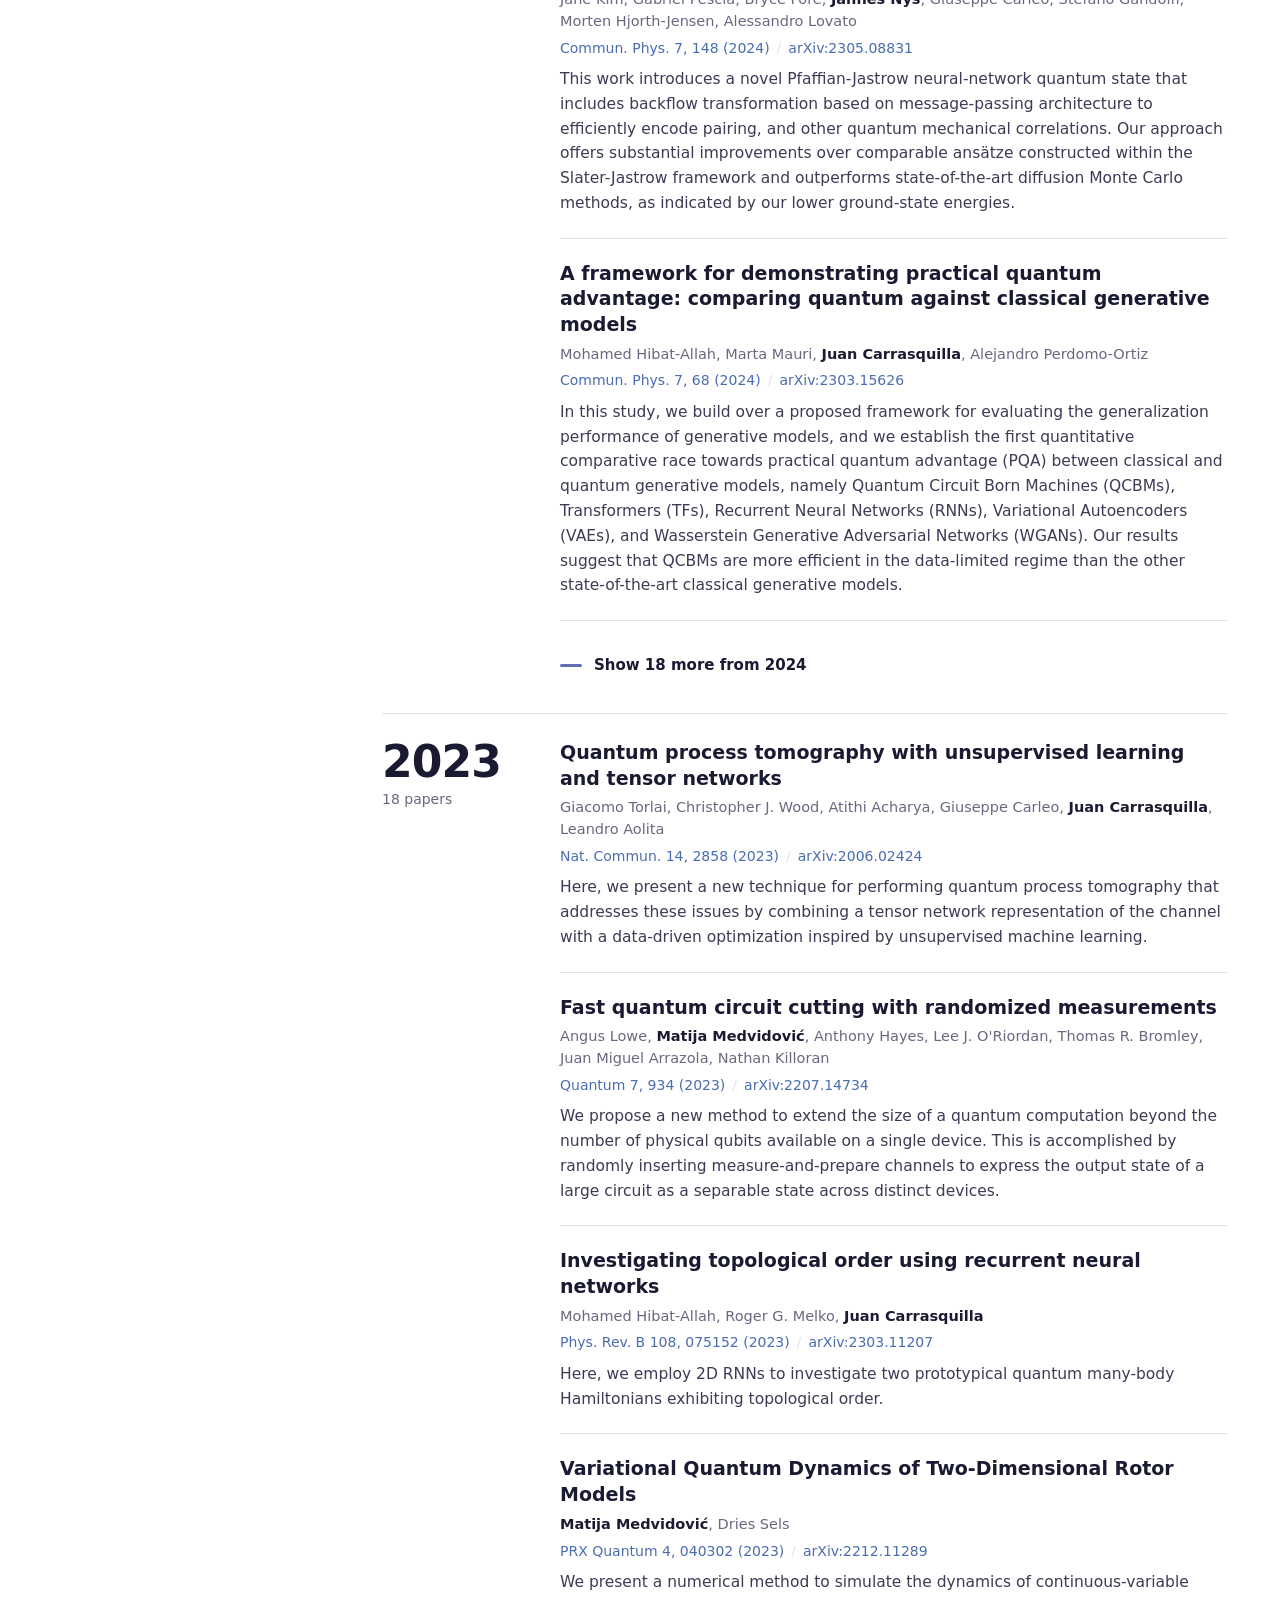
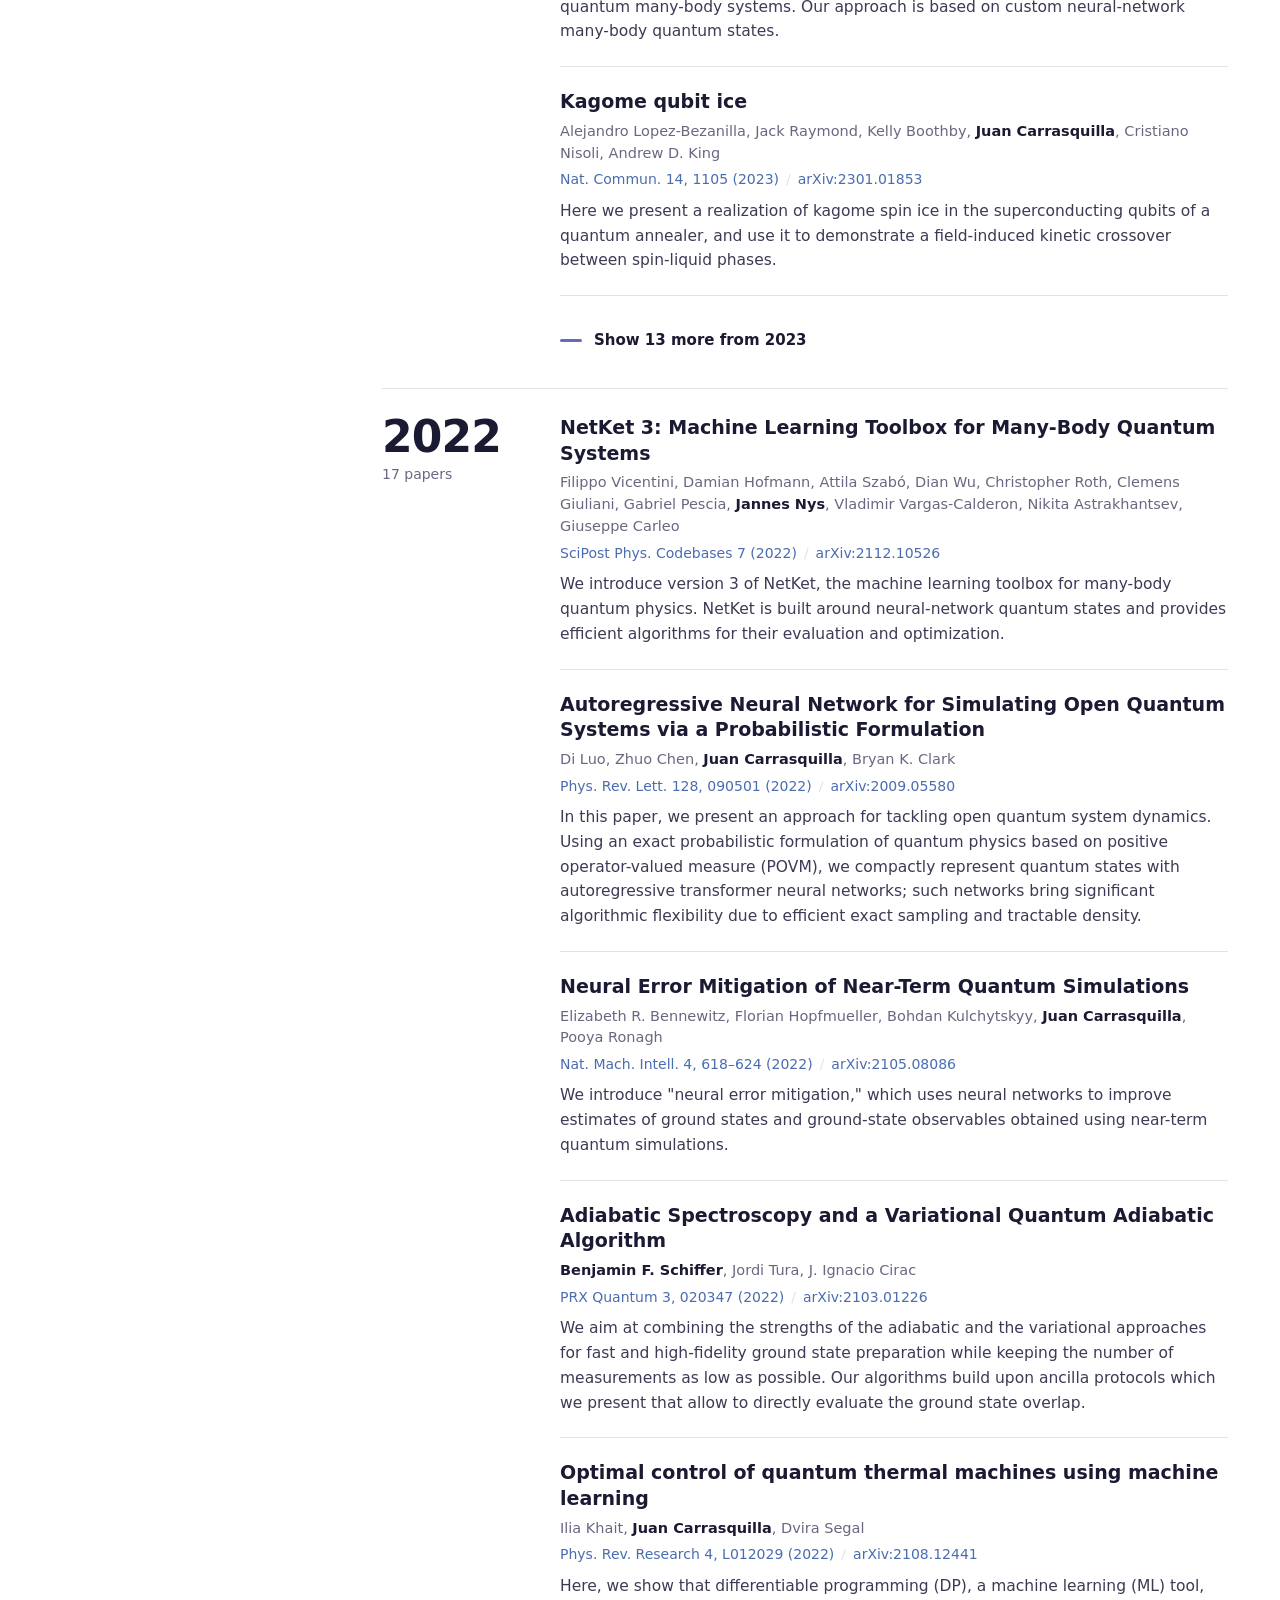
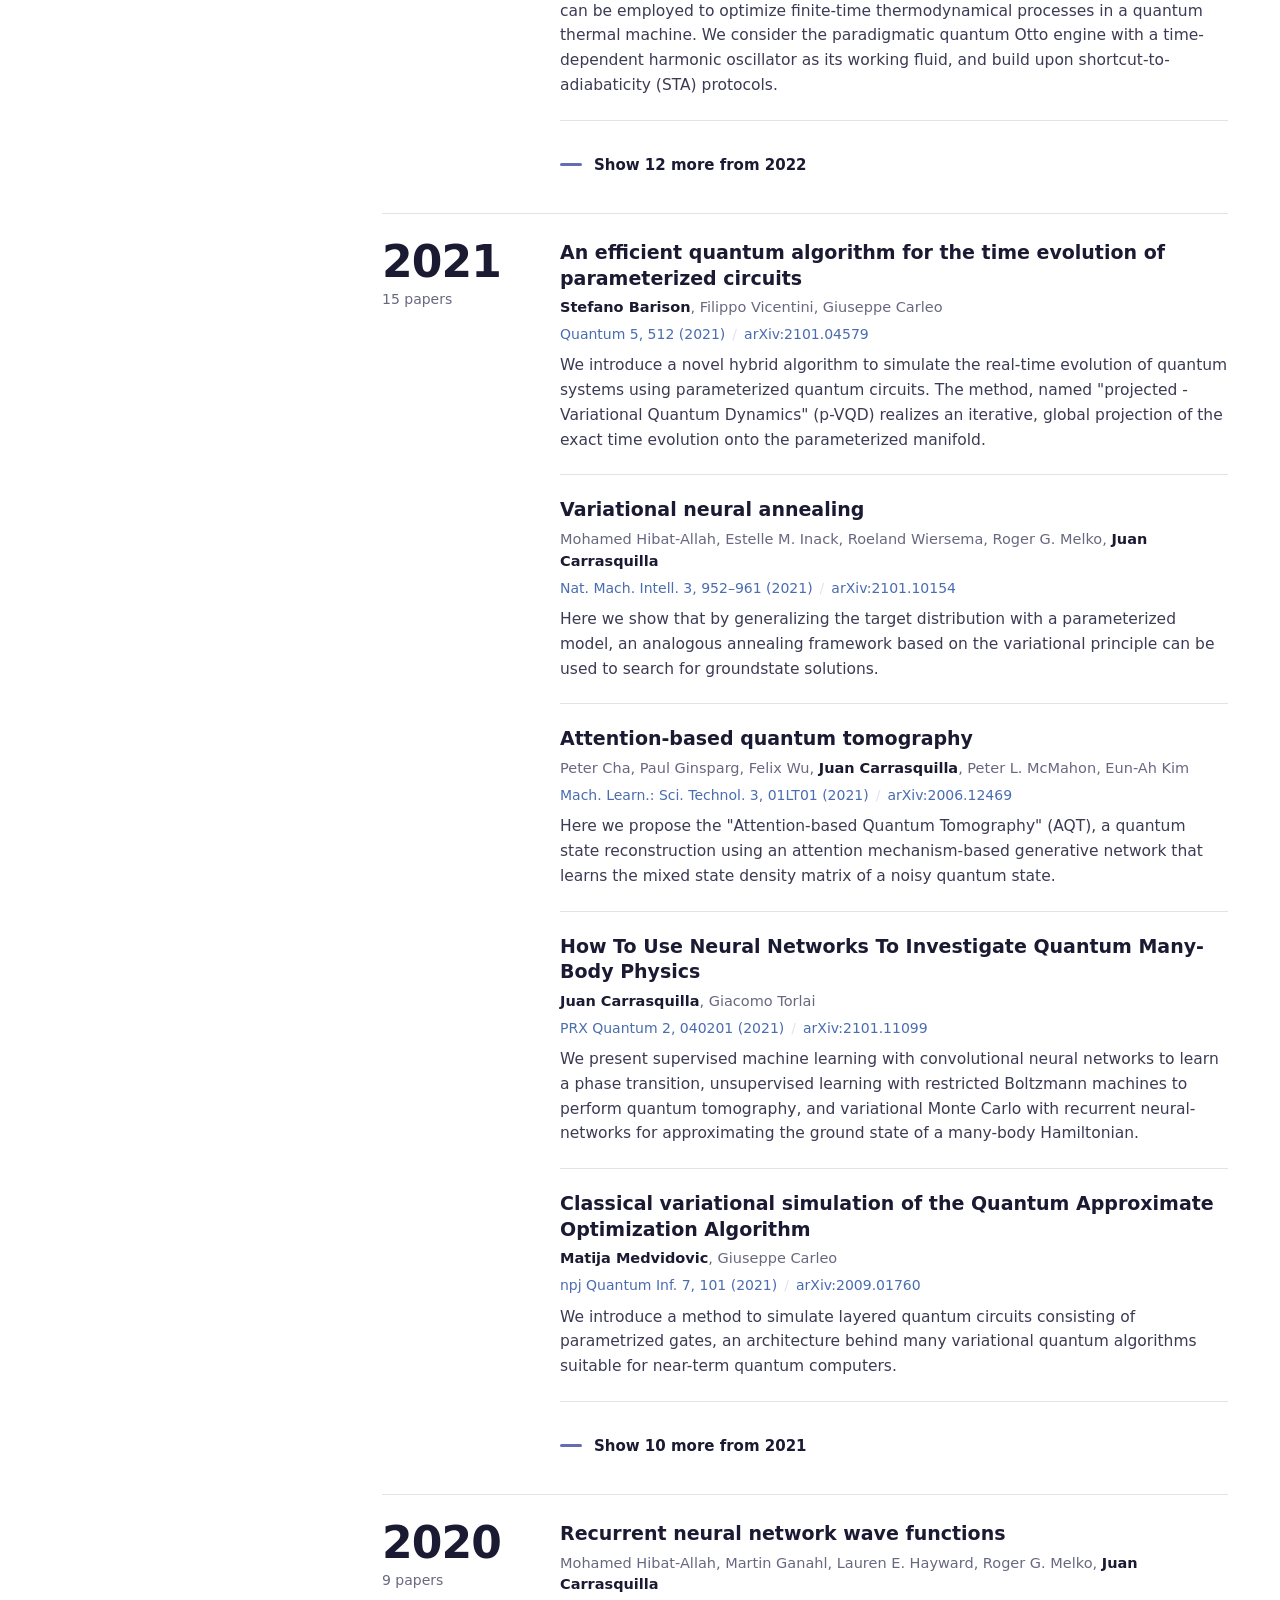
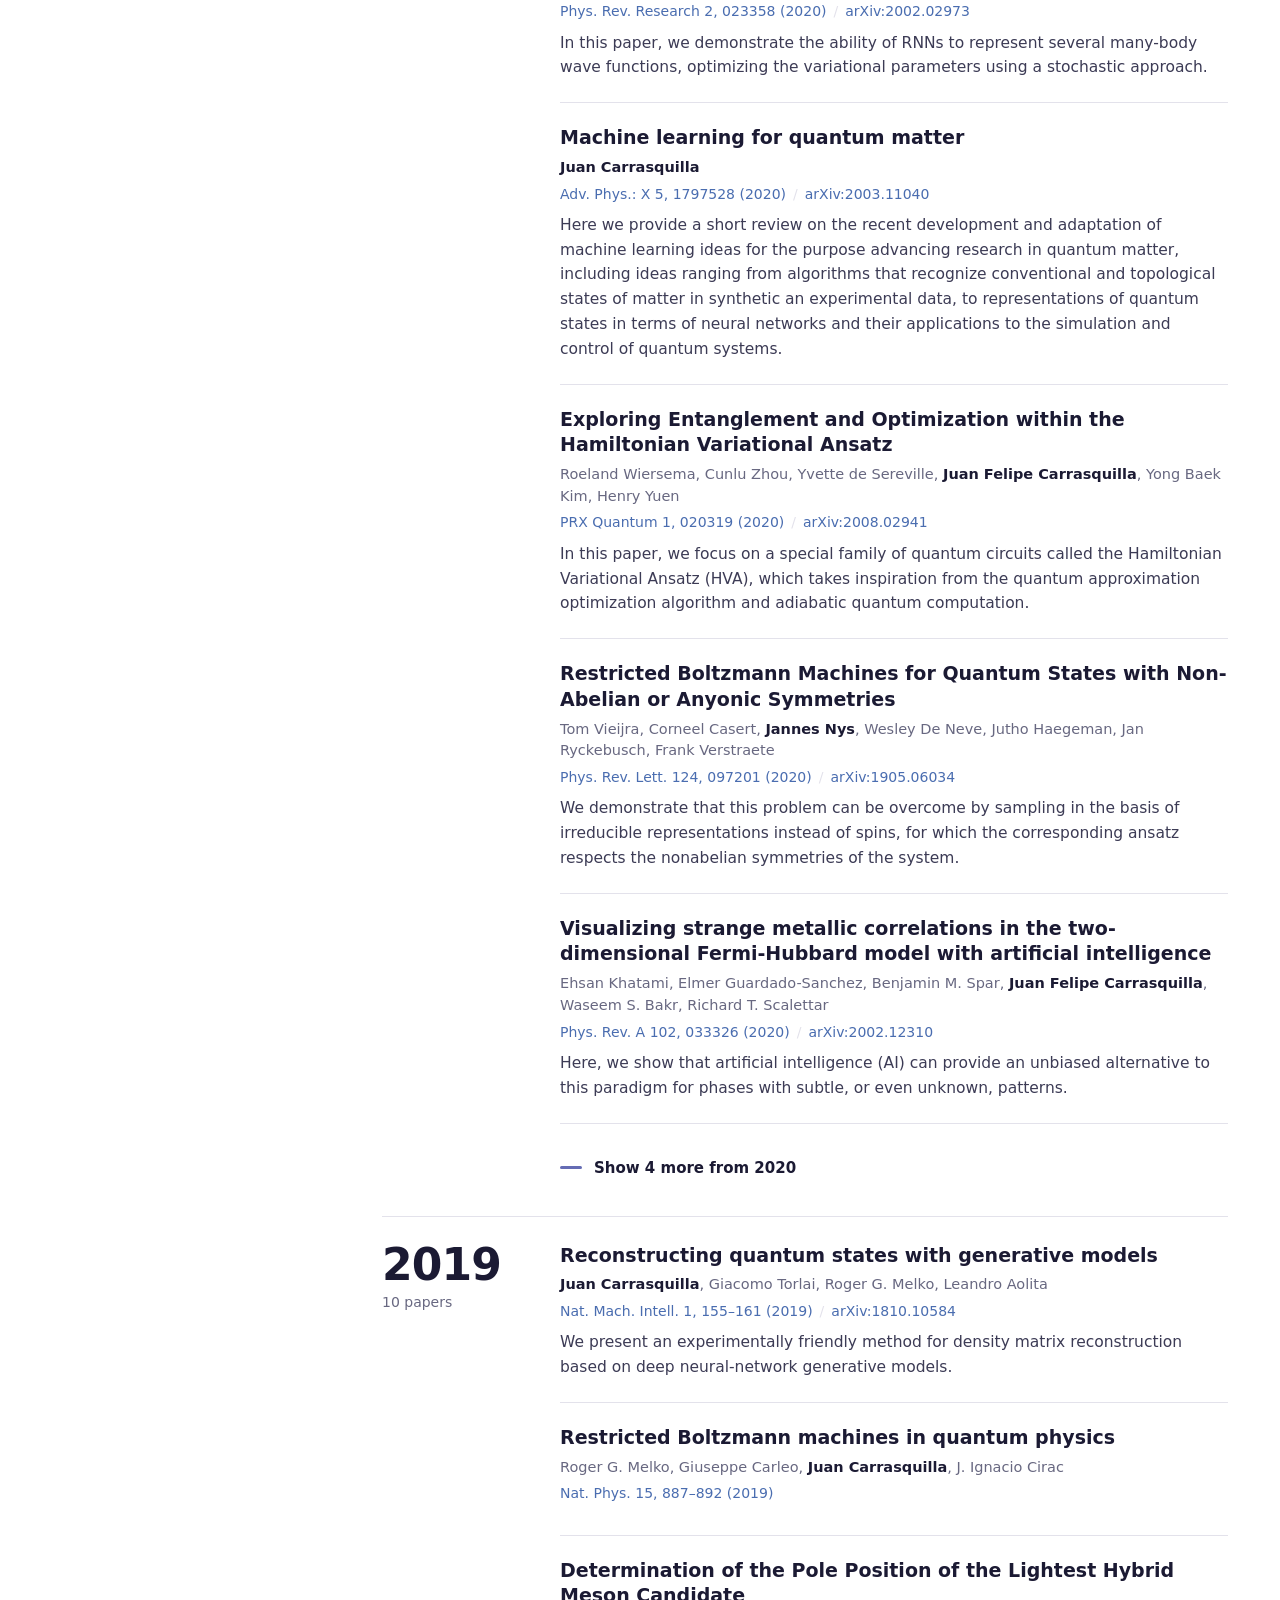
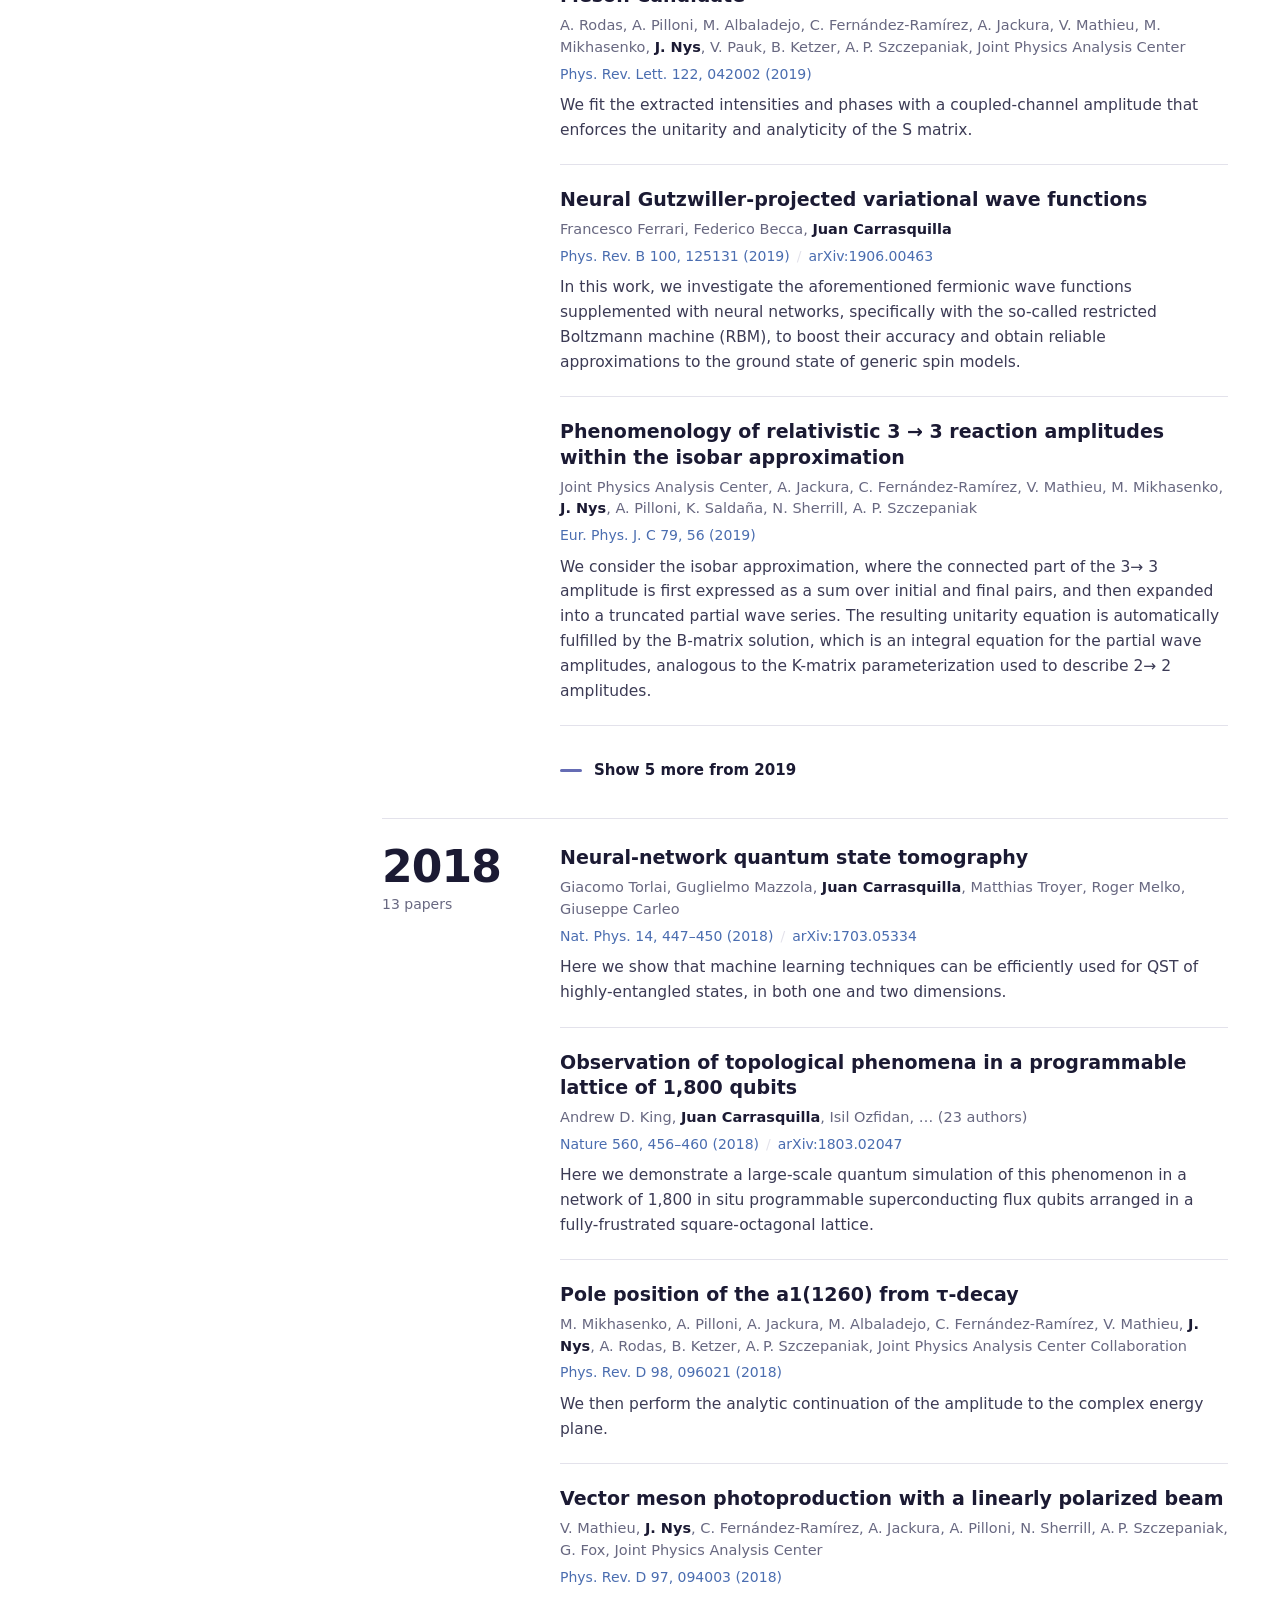
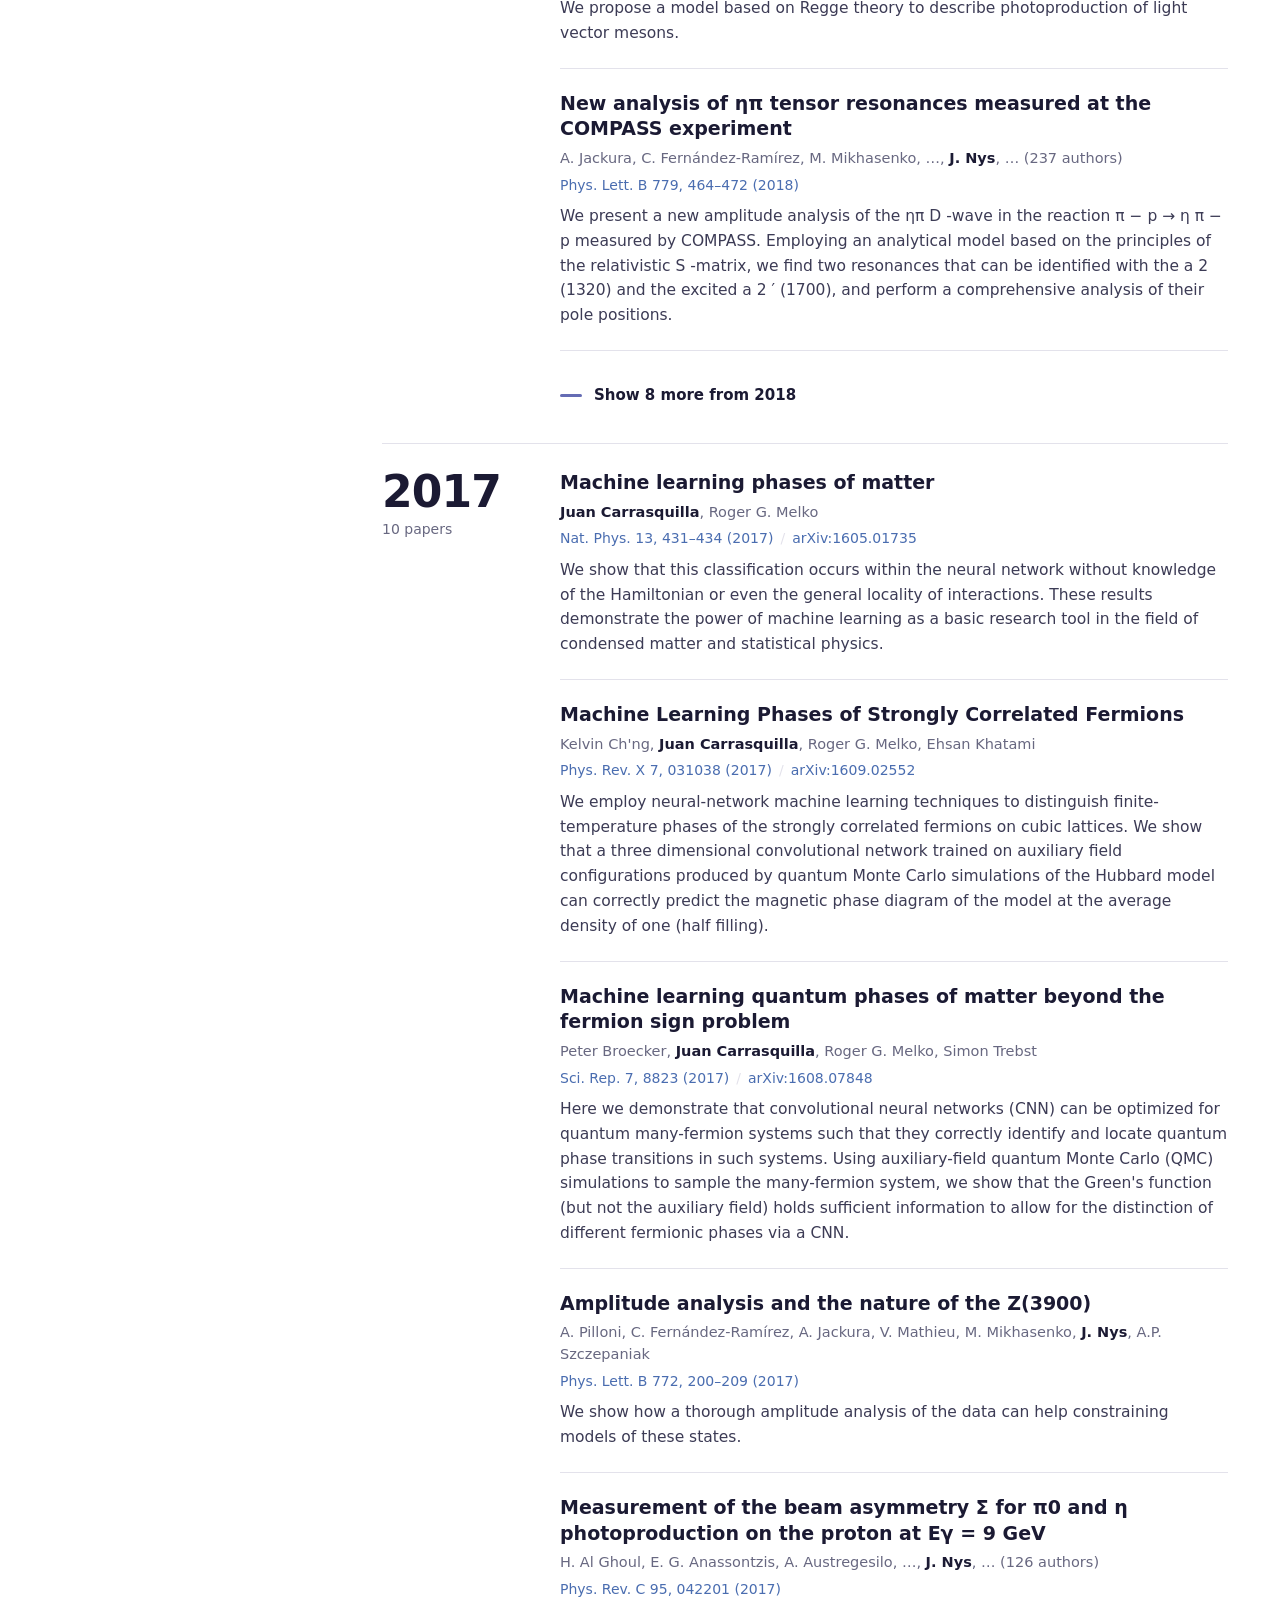
==== commit c1726e9f: "Group page preview: Low Energy Discussions to 27 Oct (Budde, Medvidović, Heightman); seminar and eve" ====
--- a/group-draft/index.html
+++ b/group-draft/index.html
@@ -1541,12 +1541,12 @@
       <div class="seminar">
         <h3>Upcoming events</h3>
         <ul class="sem">
-          <li><time datetime="2026-07-27">27 Jul &ndash; 8 Oct 2026</time><div><p class="st"><a href="https://www.kitp.ucsb.edu/activities/aiqmatter26">AI for Quantum <span class="nw">Matter<svg class="ext" viewBox="0 0 12 12" aria-hidden="true" focusable="false"><path d="M3 9 9 3M4.2 3H9v4.8" fill="none" stroke="currentColor" stroke-width="1.5" stroke-linecap="round" stroke-linejoin="round"/></svg></span></a></p><p class="sw">Ten-week program at the Kavli Institute for Theoretical Physics, Santa Barbara.</p></div></li>
           <li><time datetime="2026-12">Winter 2026/27</time><div><p class="st">AI for Physics Hackathon</p><p class="sw">A two-day event at ETH Zurich and the University of Zurich; date to be announced. Researchers bring open problems from their own work, and teams of students and postdocs work on them with current AI tools.</p></div></li>
           <li><time datetime="2027-07-05">5&ndash;30 Jul 2027</time><div><p class="st"><a href="https://www.colorado.edu/conference/bss/2027/boulder-school-2027">Boulder School 2027: Machine Learning and Condensed <span class="nw">Matter<svg class="ext" viewBox="0 0 12 12" aria-hidden="true" focusable="false"><path d="M3 9 9 3M4.2 3H9v4.8" fill="none" stroke="currentColor" stroke-width="1.5" stroke-linecap="round" stroke-linejoin="round"/></svg></span></a></p><p class="sw">Summer school at the University of Colorado Boulder.</p></div></li>
         </ul>
-        <details class="more sem-more"><summary><span class="m">Show 5 past events</span><span class="l">Hide past events</span></summary>
+        <details class="more sem-more"><summary><span class="m">Show 6 past events</span><span class="l">Hide past events</span></summary>
           <ul class="sem">
+          <li><time datetime="2026-07-27">27 Jul &ndash; 8 Oct 2026</time><div><p class="st"><a href="https://www.kitp.ucsb.edu/activities/aiqmatter26">AI for Quantum <span class="nw">Matter<svg class="ext" viewBox="0 0 12 12" aria-hidden="true" focusable="false"><path d="M3 9 9 3M4.2 3H9v4.8" fill="none" stroke="currentColor" stroke-width="1.5" stroke-linecap="round" stroke-linejoin="round"/></svg></span></a></p><p class="sw">Ten-week program at the Kavli Institute for Theoretical Physics, Santa Barbara.</p></div></li>
           <li><time datetime="2026-01-13">13 Jan 2026</time><div><p class="st">AMA and panel with computational physicists</p><p class="sw">Miles Stoudenmire, Ehsan Khatami, Schuyler Moss and Ying-Jer Kao on computational many-body physics, machine learning and research careers. Organised by Juan Carrasquilla.</p></div></li>
           <li><time datetime="2025-06-16">16&ndash;18 Jun 2025</time><div><p class="st">Challenges in Simulating Quantum Matter</p><p class="sw">Pauli Center workshop at ETH Zurich, organised by Juan Carrasquilla, Matija Medvidović, Jannes Nys, Bart Andrews and Agnes Valenti (Flatiron Institute).</p></div></li>
           <li><time datetime="2025-06-02">2&ndash;6 Jun 2025</time><div><p class="st"><a href="https://archiveweb.epfl.ch/sim-mbqp25.epfl.ch/">Simulating Many-Body Quantum Physics: A Classical and Quantum <span class="nw">Perspective<svg class="ext" viewBox="0 0 12 12" aria-hidden="true" focusable="false"><path d="M3 9 9 3M4.2 3H9v4.8" fill="none" stroke="currentColor" stroke-width="1.5" stroke-linecap="round" stroke-linejoin="round"/></svg></span></a></p><p class="sw">EPFL–ETH Zurich summer school at EPFL, co-organised by Reja Wilke.</p></div></li>
@@ -1559,14 +1559,14 @@
         <h3>Group seminar</h3>
         <h4 class="sub-h">Coming up</h4>
         <ul class="sem">
-          <li><time datetime="2026-10-19">19 Oct 2026</time><div><p class="st">Optimized and inverted effective electronic potentials</p><p class="sw">Matija Medvidović</p></div></li>
           <li><time datetime="2026-11-02">2 Nov 2026</time><div><p class="st">Hybrid propagation</p><p class="sw">Nika Senn</p></div></li>
           <li><time datetime="2026-11-16">16 Nov 2026</time><div><p class="st">Dirac propagation and fermionic circuit compression</p><p class="sw">Arnav Naidu</p></div></li>
           <li><time datetime="2026-11-30">30 Nov 2026</time><div><p class="st"><span class="tbd">Title to be announced</span></p><p class="sw">Brandon Barton</p></div></li>
           <li><time datetime="2026-12-14">14 Dec 2026</time><div><p class="st"><span class="tbd">Title to be announced</span></p><p class="sw">Reja Wilke</p></div></li>
         </ul>
-        <details class="more sem-more"><summary><span class="m">Show 46 past talks and events</span><span class="l">Hide past talks and events</span></summary>
+        <details class="more sem-more"><summary><span class="m">Show 47 past talks and events</span><span class="l">Hide past talks and events</span></summary>
           <ul class="sem">
+          <li><time datetime="2026-10-19">19 Oct 2026</time><div><p class="st">Optimized and inverted effective electronic potentials</p><p class="sw">Matija Medvidović</p></div></li>
           <li><time datetime="2026-10-05">5 Oct 2026</time><div><p class="st">Universality 101</p><p class="sw">Andrew Jreissaty</p></div></li>
           <li><time datetime="2026-09-28">28 Sep 2026</time><div><p class="st">Round-table discussion on AI in research</p><p class="sw"><span class="tag">Event</span></p></div></li>
           <li><time datetime="2026-09-21">21 Sep 2026</time><div><p class="st">Quantum phase estimation without controlled time evolution</p><p class="sw">Benjamin Schiffer</p></div></li>
@@ -1621,10 +1621,13 @@
         <p class="intro">A talk series on condensed matter and statistical physics organised by Reja Wilke, Valerio Pagni and Sambuddha Chattopadhyay.</p>
         <h4 class="sub-h">Coming up</h4>
         <ul class="sem">
+          <li><time datetime="2026-10-20">20 Oct 2026</time><div><p class="st">Interacting electrons through the lens of effective potentials</p><p class="sw"><strong>Matija Medvidović</strong>, ETH Zurich</p></div></li>
+          <li><time datetime="2026-10-27">27 Oct 2026</time><div><p class="st">Foundation Neural Quantum States</p><p class="sw">Tim Heightman, ICFO</p></div></li>
+        </ul>
+        <details class="more sem-more"><summary><span class="m">Show 33 past talks</span><span class="l">Hide past talks</span></summary>
+          <ul class="sem">
+          <li><time datetime="2026-10-13">13 Oct 2026</time><div><p class="st">Ergodicity breaking from unconventional lattice symmetry</p><p class="sw">Thea Budde, ETH Zurich</p></div></li>
           <li><time datetime="2026-10-06">6 Oct 2026</time><div><p class="st">Unlocking Low-Energy Many-Body Spectra with Dynamic Krylov Frames</p><p class="sw">Sebastian Paeckel, LMU Munich</p></div></li>
-        </ul>
-        <details class="more sem-more"><summary><span class="m">Show 31 past talks</span><span class="l">Hide past talks</span></summary>
-          <ul class="sem">
           <li><time datetime="2026-05-20">20 May 2026</time><div><p class="st">Quantum Hall states in optical lattices: Revealing hidden long-range order</p><p class="sw">Felix Palm, Université Libre de Bruxelles</p></div></li>
           <li><time datetime="2026-05-13">13 May 2026</time><div><p class="st">Kinetic Theory of Magnons in 2d: The Emergence of Anomalous Hydrodynamics</p><p class="sw">Aaron Müller, ETH Zurich</p></div></li>
           <li><time datetime="2026-04-29">29 Apr 2026</time><div><p class="st">Temporal nonclassicality in continuous-time quantum walks</p><p class="sw">Paolo Luppi, University of Milan</p></div></li>
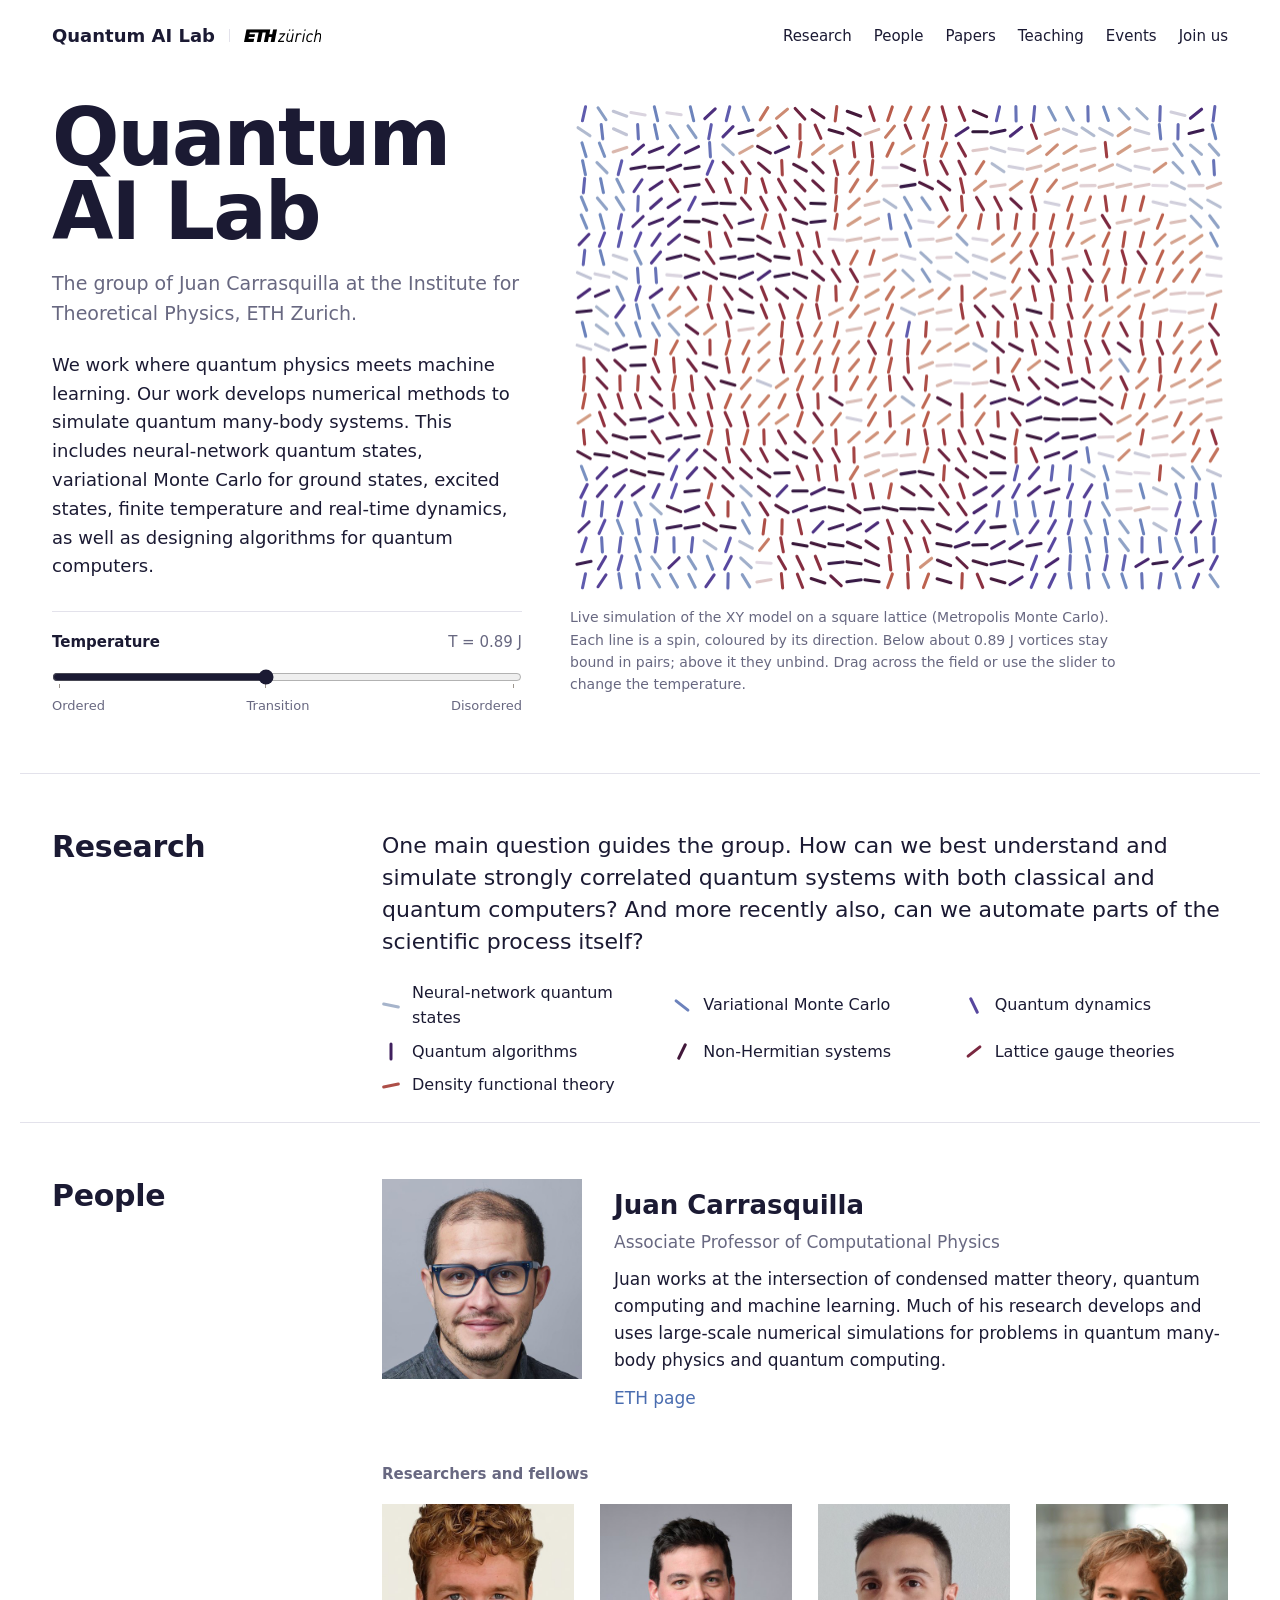
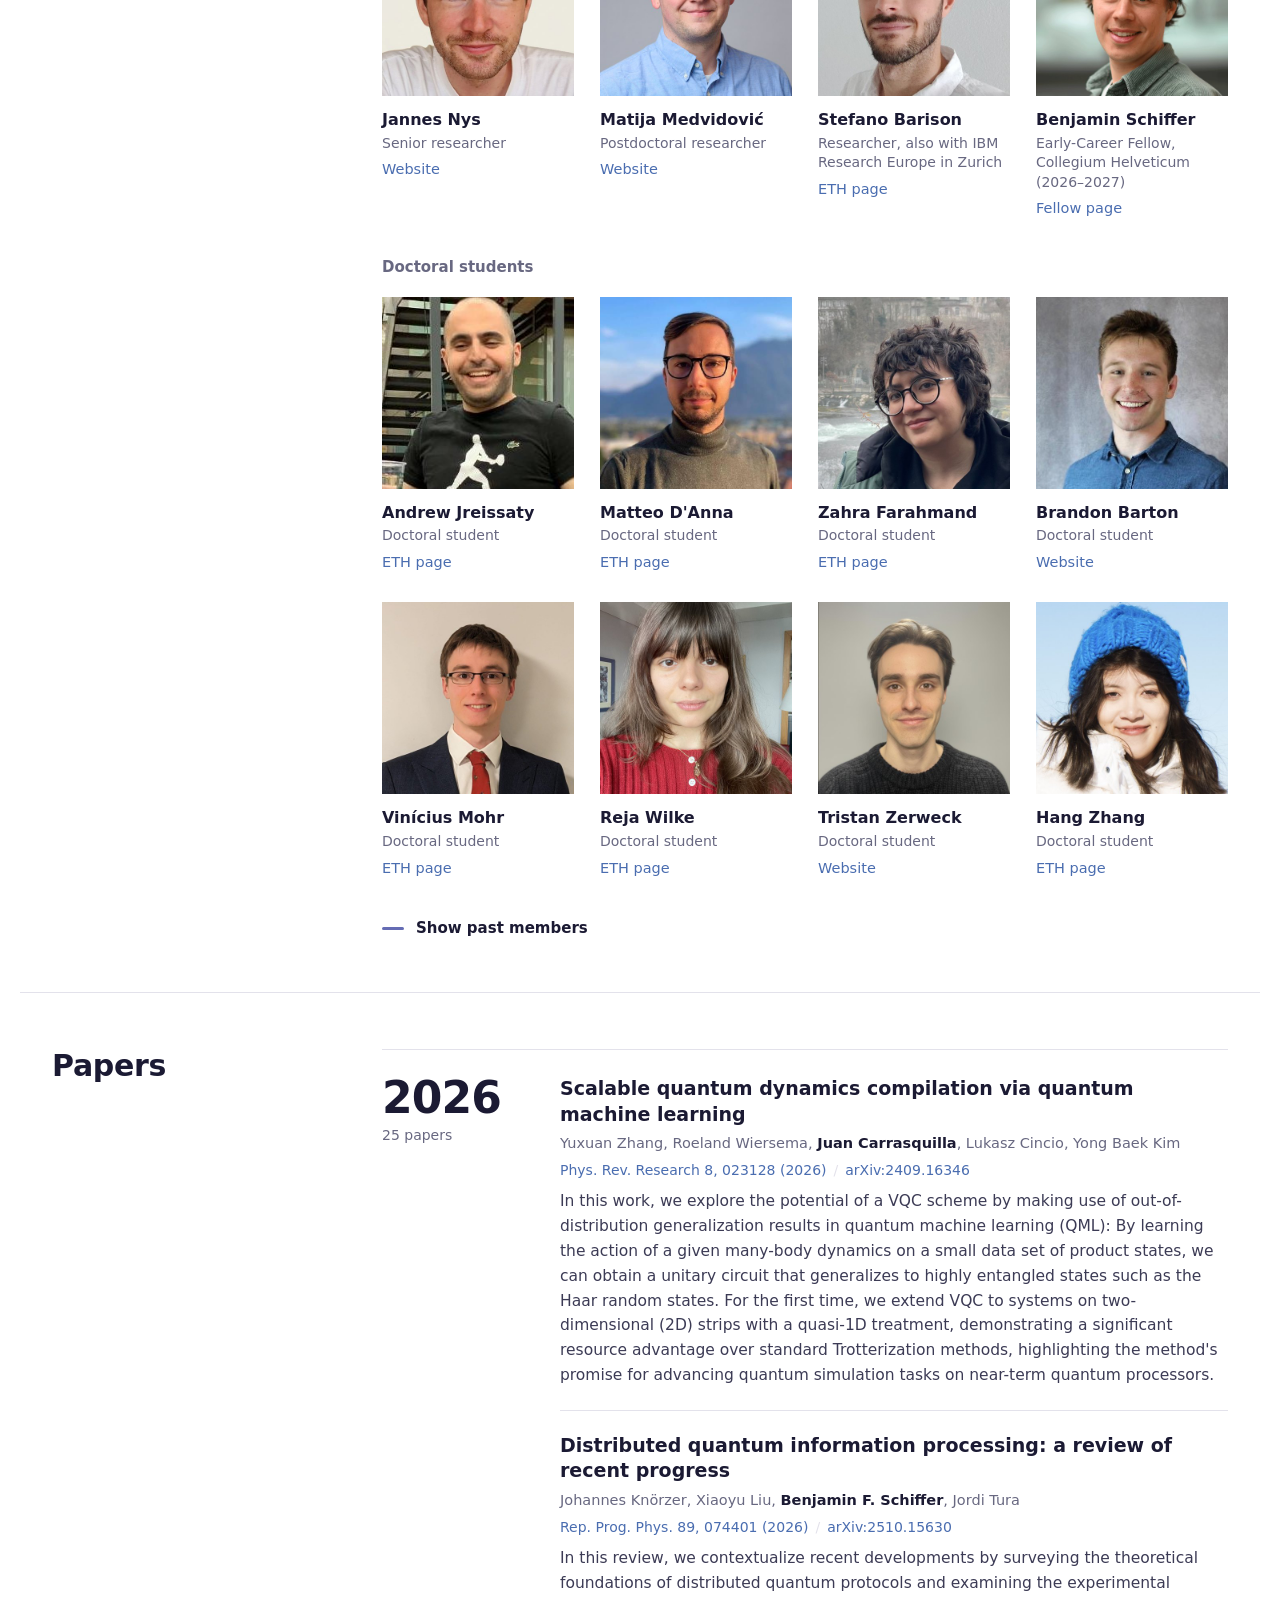
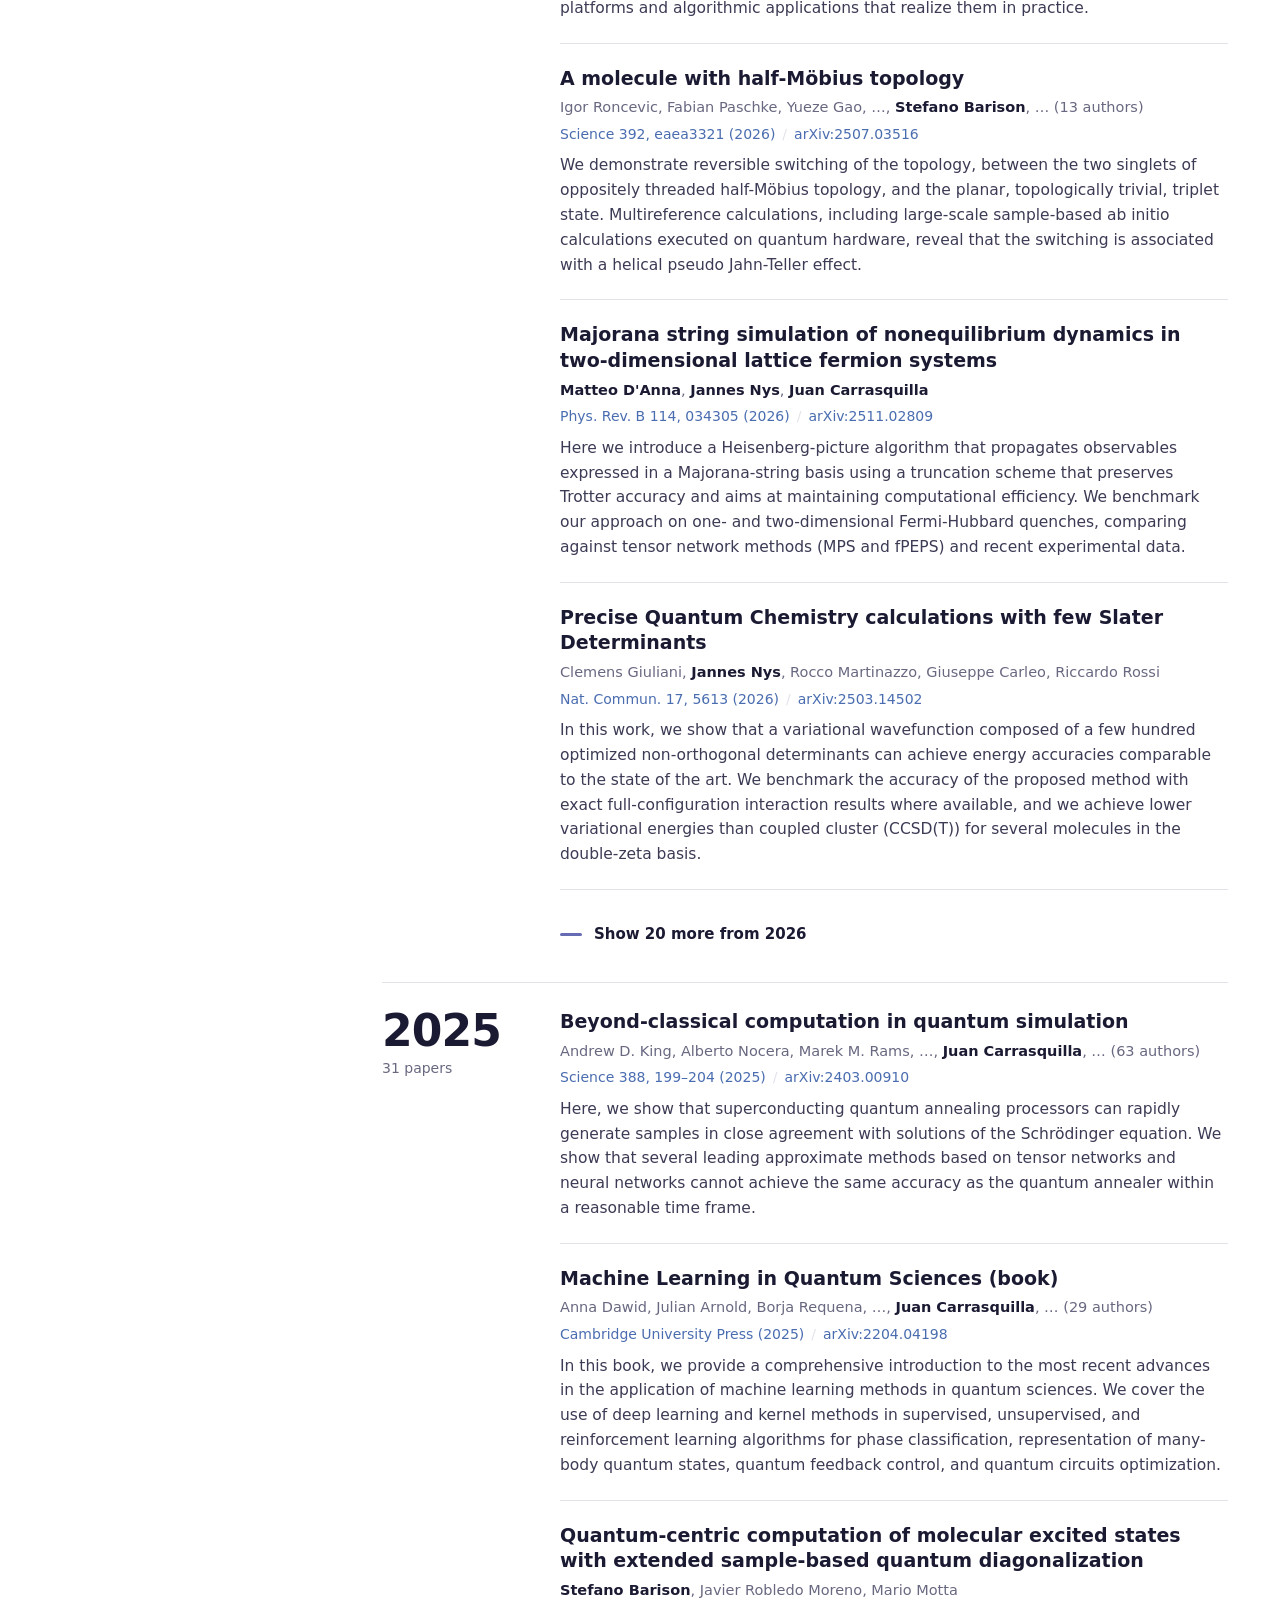
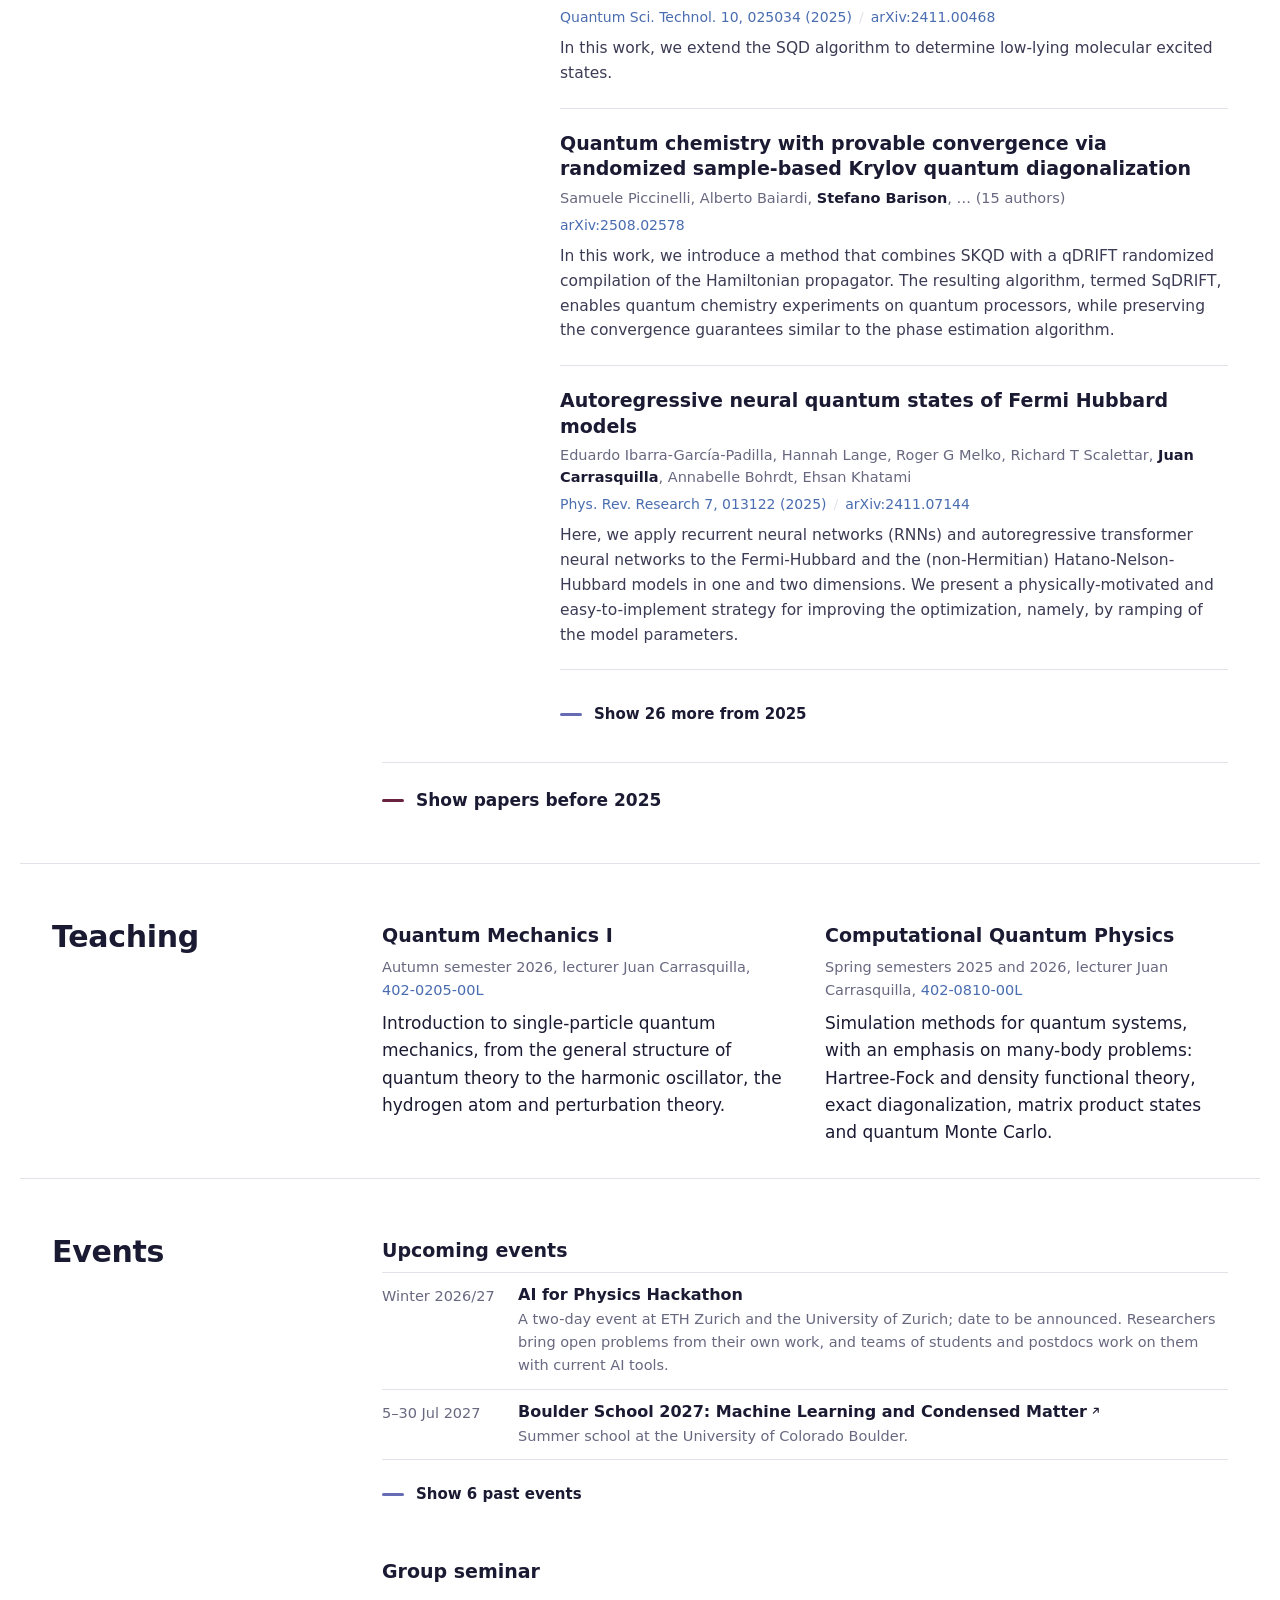
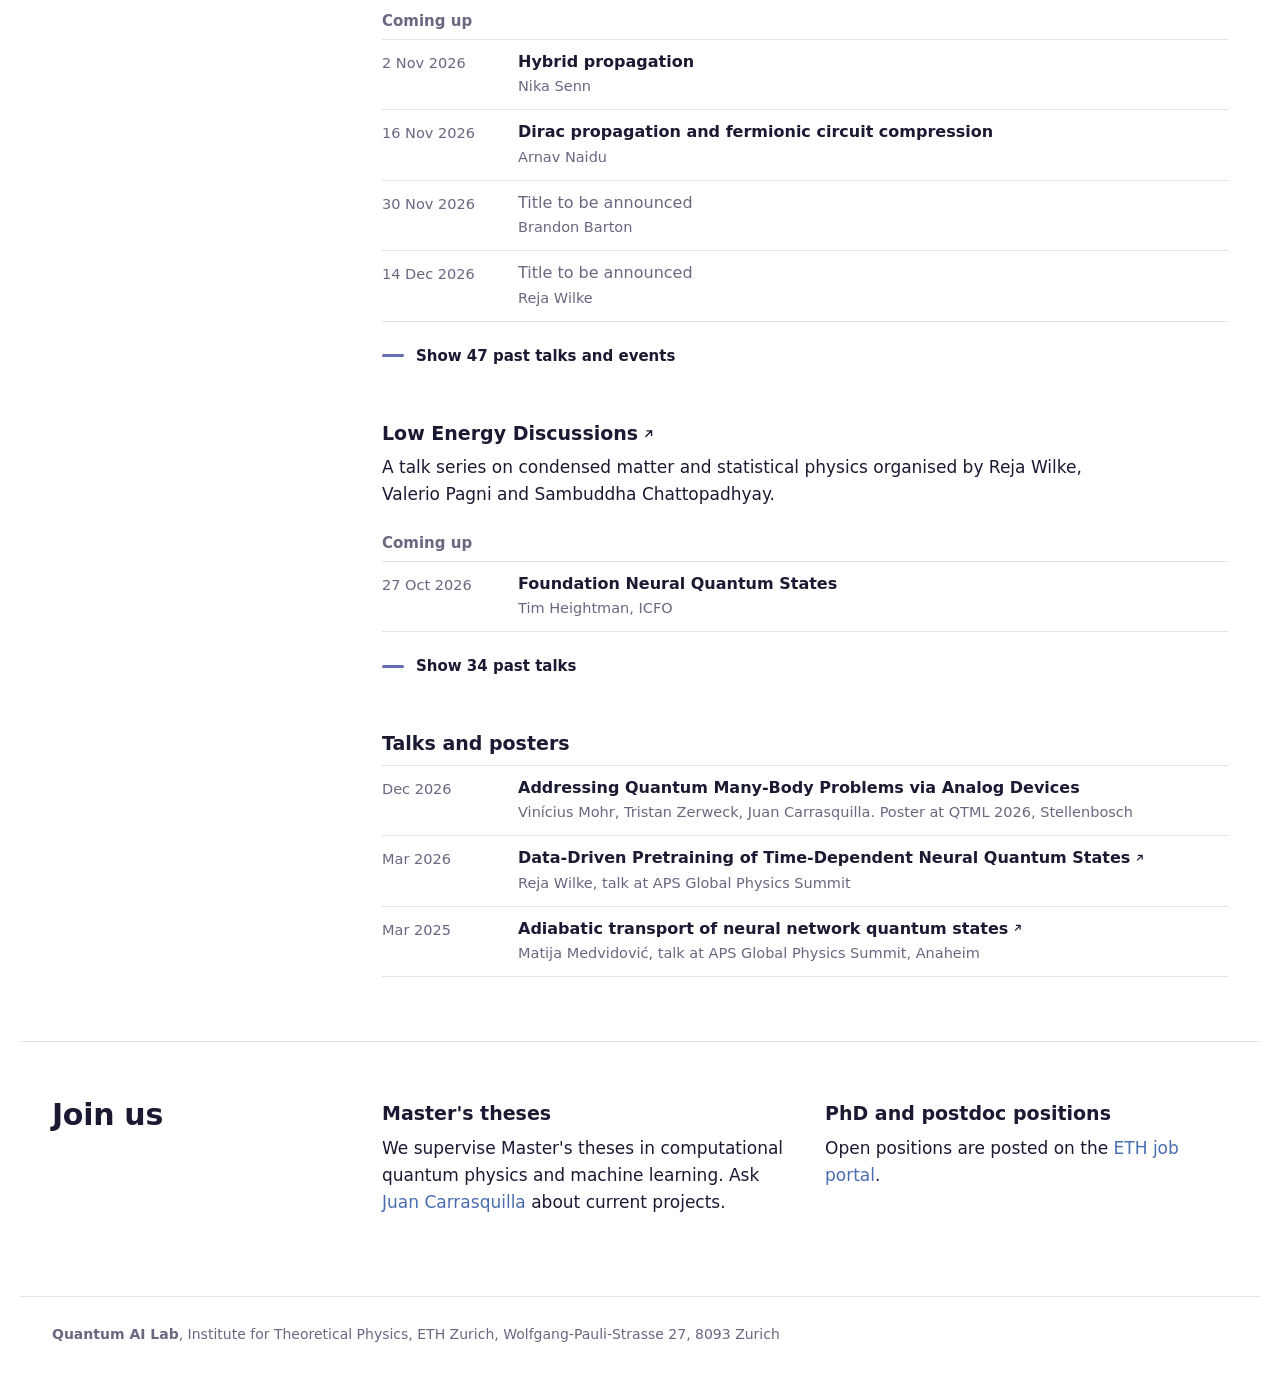
==== commit ed15f59b: "Group page preview: papers before 2025 collapsed by default (was before 2016); seminar list rolled f" ====
--- a/group-draft/index.html
+++ b/group-draft/index.html
@@ -512,6 +512,7 @@
           </details>
         </div>
       </div>
+      <details class="older"><summary><span class="m">Show papers before 2025</span><span class="l">Hide papers before 2025</span></summary>
       <div class="year">
         <h3 class="yn">2024<span class="cnt">23 papers</span></h3>
         <div class="ylist">
@@ -1281,7 +1282,6 @@
           </article>
         </div>
       </div>
-      <details class="older"><summary><span class="m">Show papers before 2016 (28 papers, 2003&ndash;2015)</span><span class="l">Hide papers before 2016</span></summary>
       <div class="year">
         <h3 class="yn">2015<span class="cnt">5 papers</span></h3>
         <div class="ylist">
@@ -1621,11 +1621,11 @@
         <p class="intro">A talk series on condensed matter and statistical physics organised by Reja Wilke, Valerio Pagni and Sambuddha Chattopadhyay.</p>
         <h4 class="sub-h">Coming up</h4>
         <ul class="sem">
-          <li><time datetime="2026-10-20">20 Oct 2026</time><div><p class="st">Interacting electrons through the lens of effective potentials</p><p class="sw"><strong>Matija Medvidović</strong>, ETH Zurich</p></div></li>
           <li><time datetime="2026-10-27">27 Oct 2026</time><div><p class="st">Foundation Neural Quantum States</p><p class="sw">Tim Heightman, ICFO</p></div></li>
         </ul>
-        <details class="more sem-more"><summary><span class="m">Show 33 past talks</span><span class="l">Hide past talks</span></summary>
+        <details class="more sem-more"><summary><span class="m">Show 34 past talks</span><span class="l">Hide past talks</span></summary>
           <ul class="sem">
+          <li><time datetime="2026-10-20">20 Oct 2026</time><div><p class="st">Interacting electrons through the lens of effective potentials</p><p class="sw"><strong>Matija Medvidović</strong>, ETH Zurich</p></div></li>
           <li><time datetime="2026-10-13">13 Oct 2026</time><div><p class="st">Ergodicity breaking from unconventional lattice symmetry</p><p class="sw">Thea Budde, ETH Zurich</p></div></li>
           <li><time datetime="2026-10-06">6 Oct 2026</time><div><p class="st">Unlocking Low-Energy Many-Body Spectra with Dynamic Krylov Frames</p><p class="sw">Sebastian Paeckel, LMU Munich</p></div></li>
           <li><time datetime="2026-05-20">20 May 2026</time><div><p class="st">Quantum Hall states in optical lattices: Revealing hidden long-range order</p><p class="sw">Felix Palm, Université Libre de Bruxelles</p></div></li>
